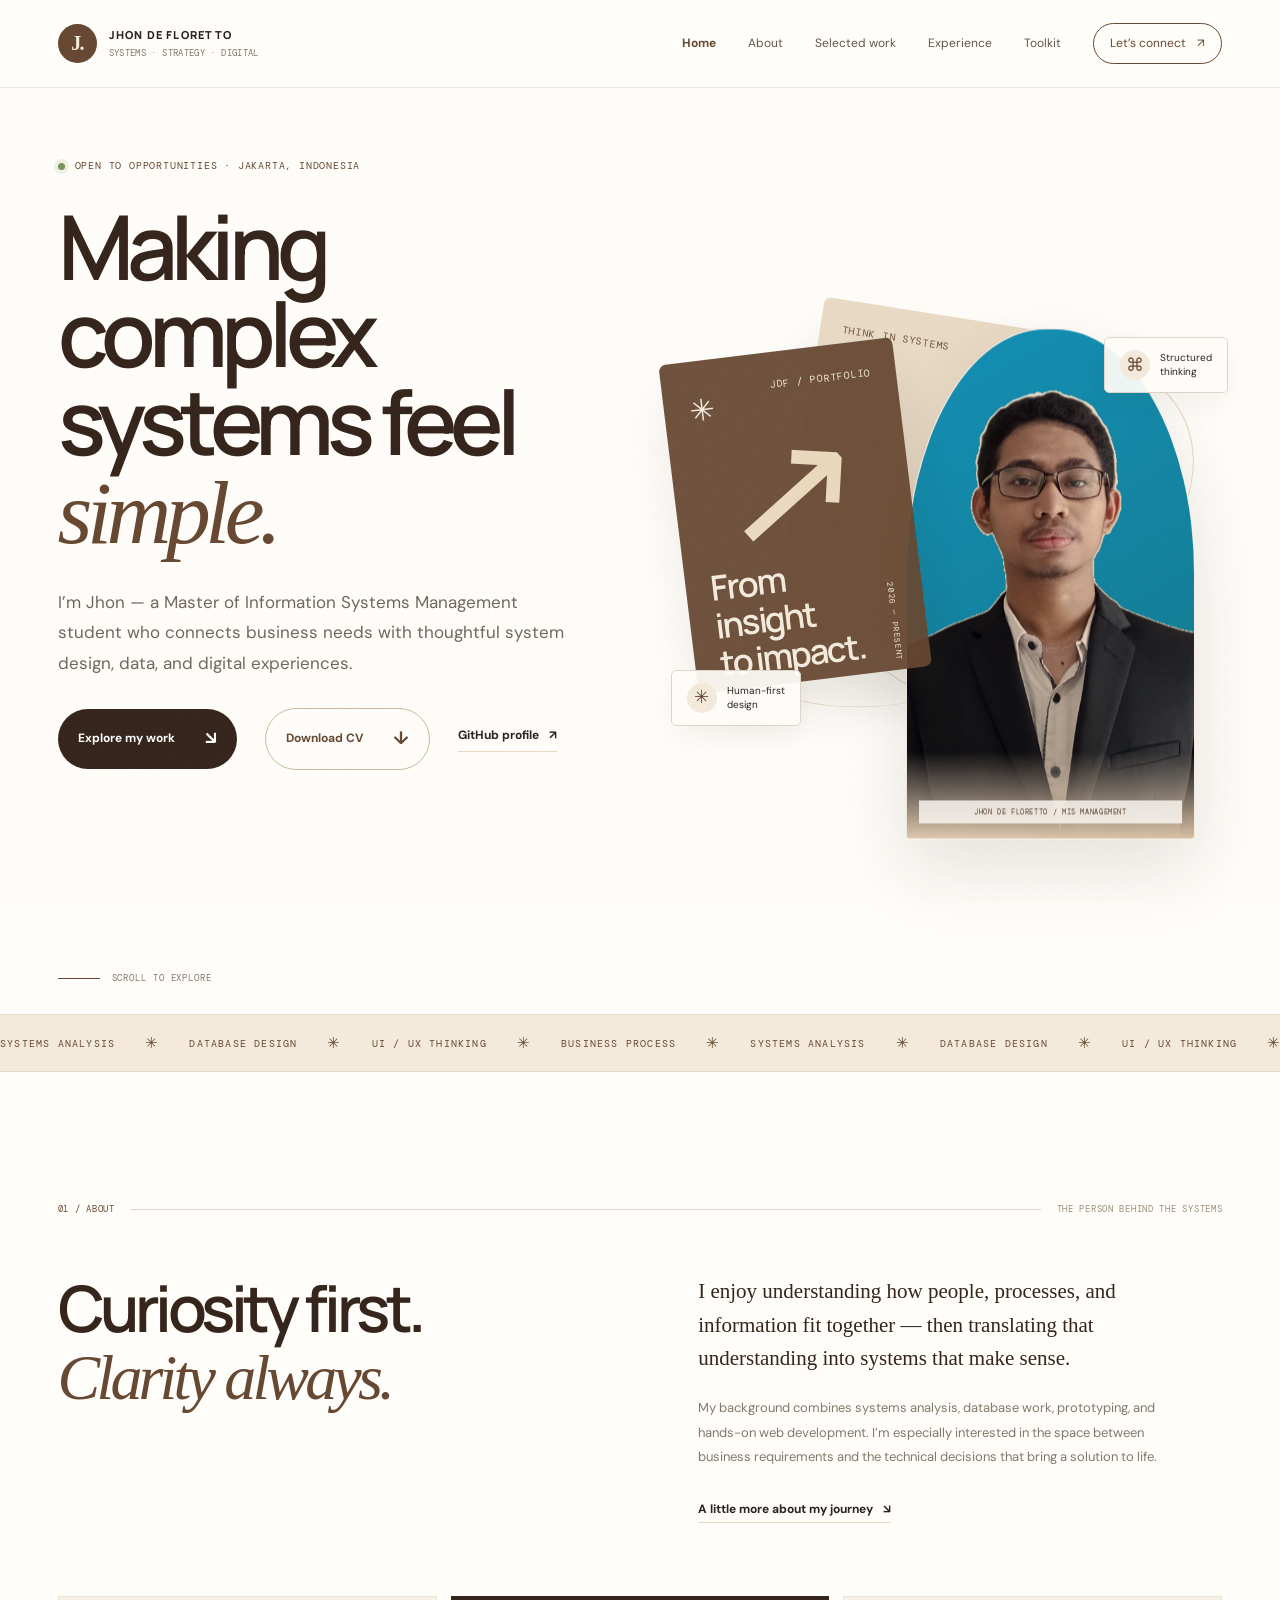
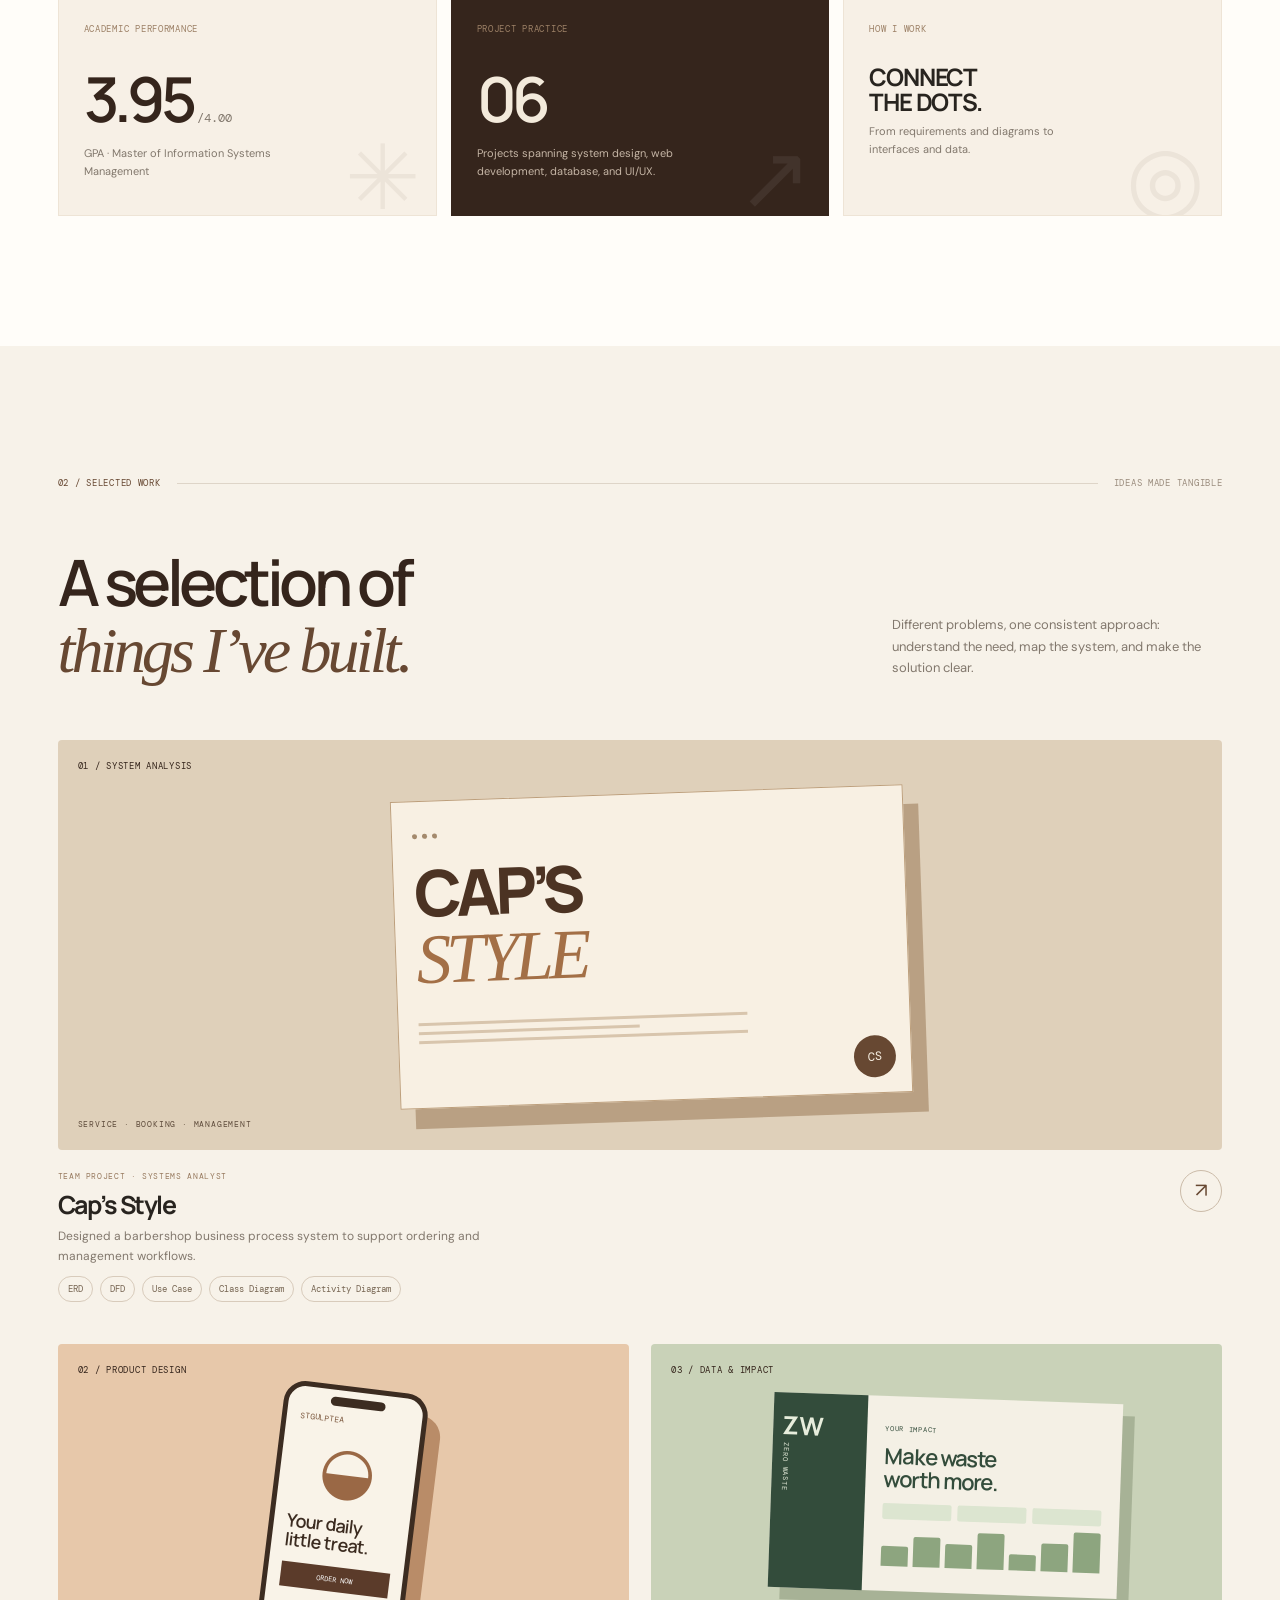
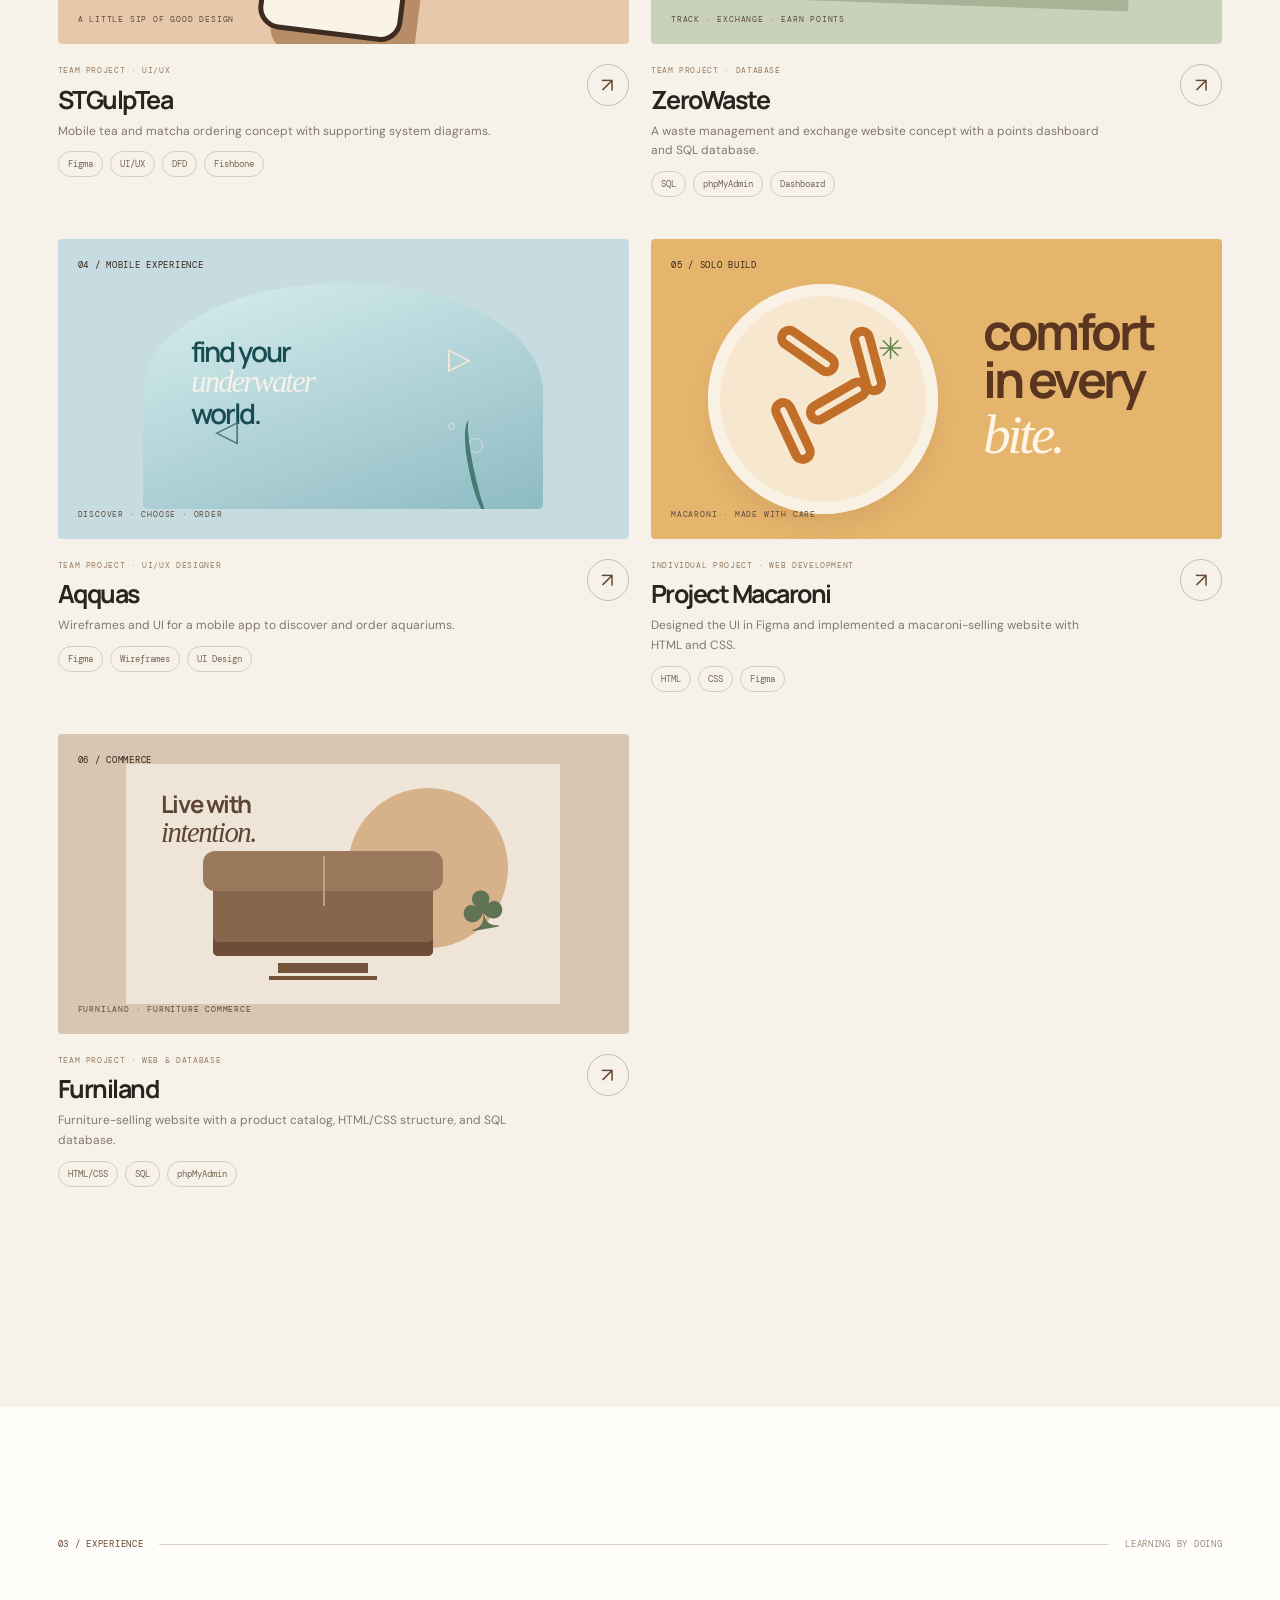
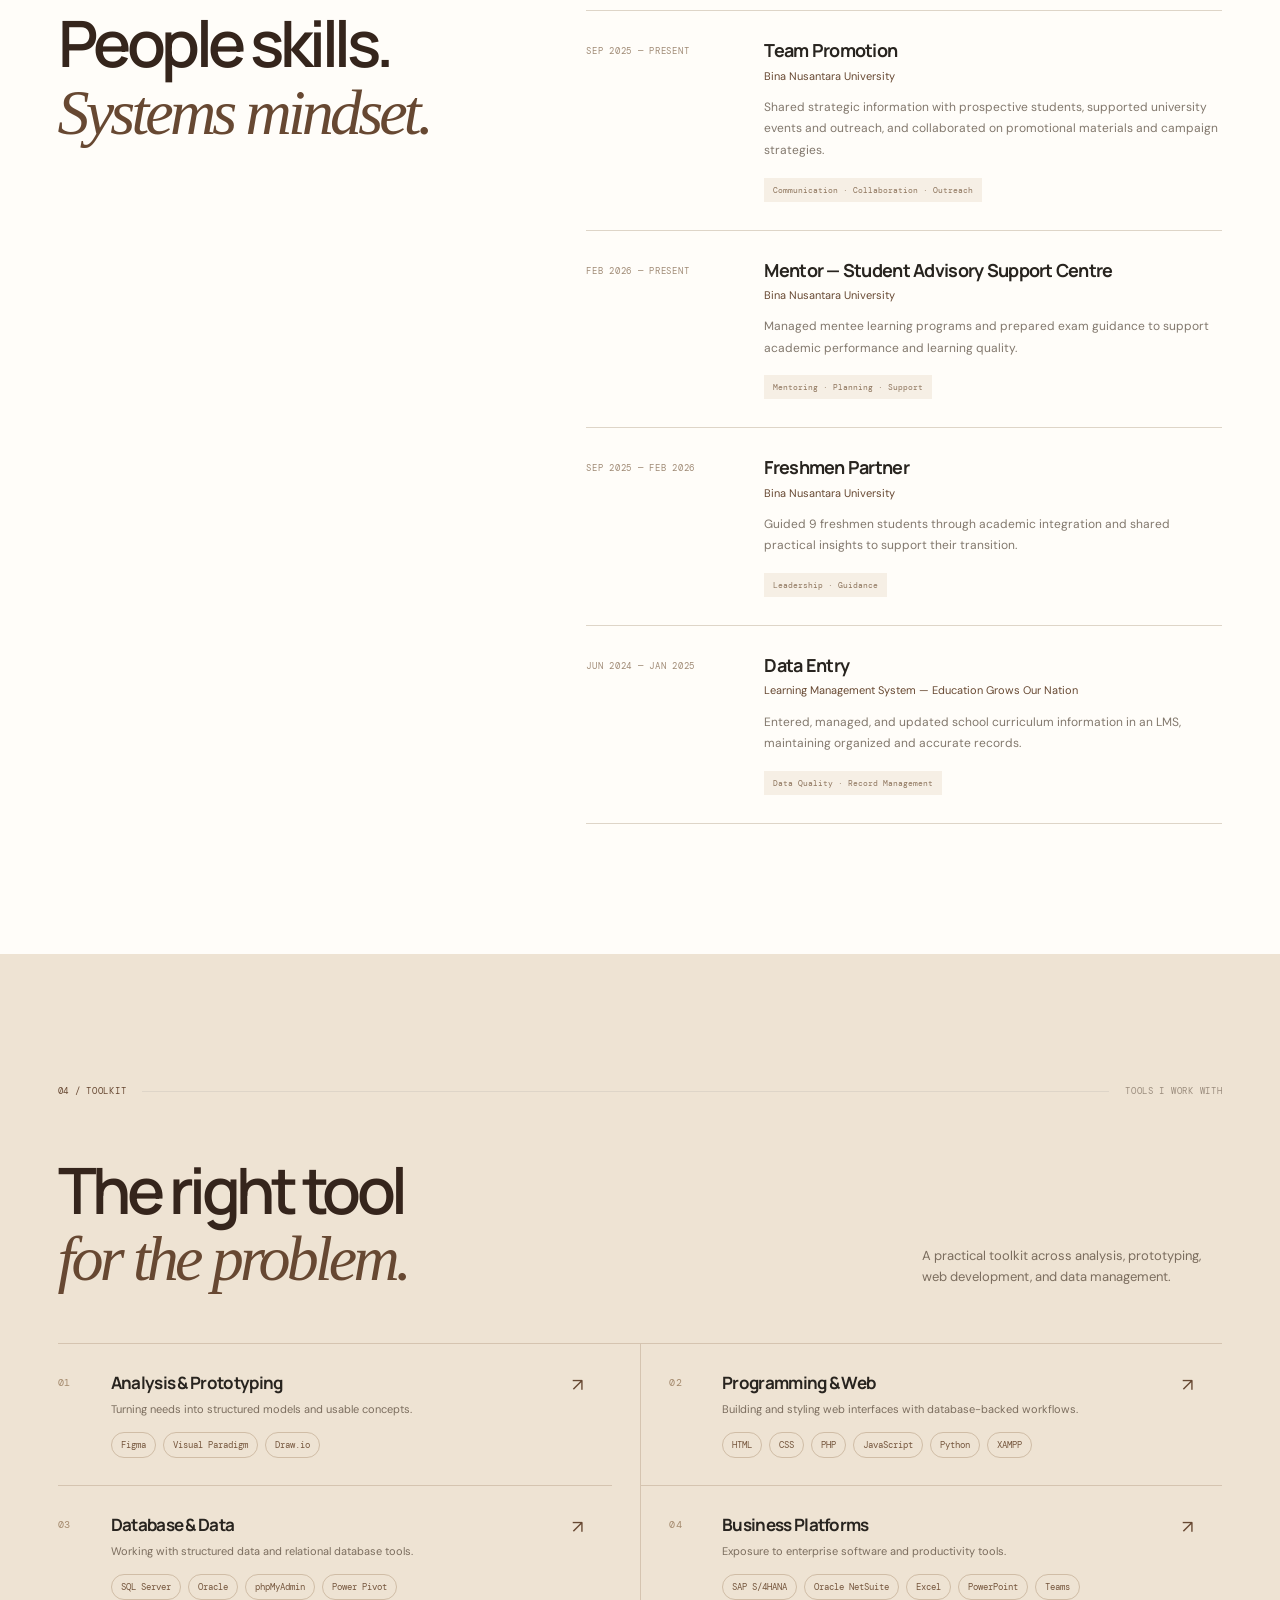
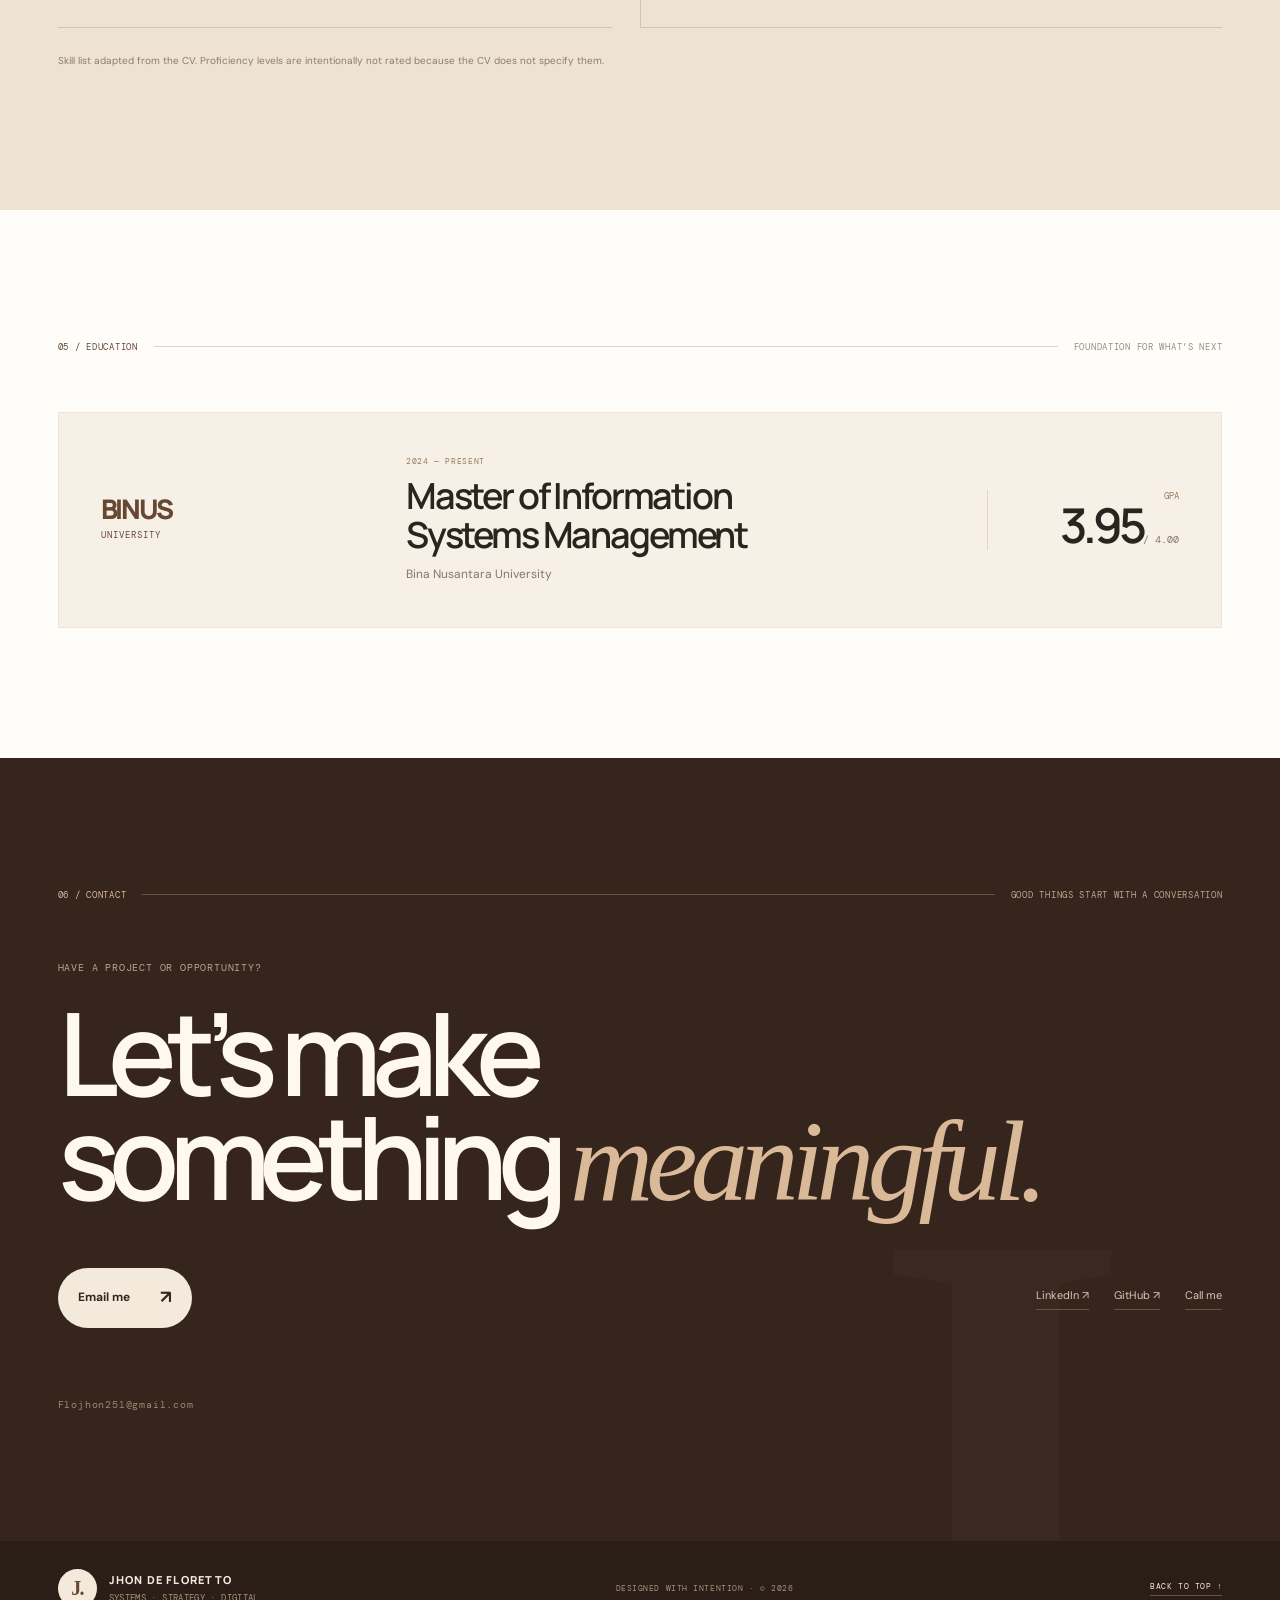
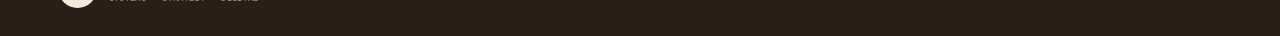
==== index.html @ a2b77945 "- -" ====
<!doctype html>
<html lang="en">
<head>
  <meta charset="utf-8">
  <meta name="viewport" content="width=device-width, initial-scale=1">
  <meta name="theme-color" content="#f7f3eb">
  <meta name="description" content="Jhon De Floretto — Information Systems Management, systems analysis, database design, and digital product projects.">
  <title>Jhon De Floretto — Systems & Digital Solutions</title>
  <link rel="preconnect" href="https://fonts.googleapis.com">
  <link rel="preconnect" href="https://fonts.gstatic.com" crossorigin>
  <link href="https://fonts.googleapis.com/css2?family=DM+Mono:wght@400;500&family=DM+Sans:wght@400;500;600;700&family=Manrope:wght@400;500;600;700;800&display=swap" rel="stylesheet">
  <link rel="stylesheet" href="style.css">
  <script>document.documentElement.classList.add('js');</script>
</head>
<body>
  <div class="intro-screen" id="introScreen" aria-label="Portfolio opening animation">
    <canvas class="intro-particles" id="introParticles" aria-hidden="true"></canvas>
    <div class="intro-grid" aria-hidden="true"></div>
    <div class="intro-energy-ring ring-a" aria-hidden="true"></div><div class="intro-energy-ring ring-b" aria-hidden="true"></div>
    <div class="intro-flash" aria-hidden="true"></div><div class="intro-slash" aria-hidden="true"></div>
    <div class="intro-orb intro-orb-one" aria-hidden="true"></div>
    <div class="intro-orb intro-orb-two" aria-hidden="true"></div>
    <div class="intro-content">
      <p class="intro-kicker"><span></span> PERSONAL PORTFOLIO · 2026 <span class="intro-live">SYSTEM ONLINE</span></p>
      <div class="intro-core" aria-hidden="true"><div class="core-aura"></div><div class="intro-monogram">J<span>.</span></div></div>
      <p class="intro-name">JHON DE FLORETTO</p>
      <p class="intro-line">SYSTEMS <span>×</span> STRATEGY <span>×</span> DIGITAL</p>
      <div class="intro-loader"><span id="introLoaderBar"></span></div>
      <p class="intro-hint" id="introHint">CHARGING THE EXPERIENCE <span class="loading-dots">···</span></p>
    </div>
    <button class="intro-skip" id="introSkip" type="button">SKIP INTRO ↗</button>
  </div>
  <div class="scroll-progress" aria-hidden="true"><span id="progressBar"></span></div>
  <div class="grain" aria-hidden="true"></div>
  <header class="site-header" id="top">
    <a class="brand" href="#home" aria-label="Jhon De Floretto home"><span class="brand-mark">J.</span><span>JHON DE FLORETTO<span class="brand-sub">SYSTEMS · STRATEGY · DIGITAL</span></span></a>
    <button class="menu-toggle" id="menuToggle" aria-label="Open navigation" aria-expanded="false"><span></span><span></span></button>
    <nav class="nav" id="nav">
      <a href="#home" class="home-nav">Home</a><a href="#about">About</a><a href="#work">Selected work</a><a href="#experience">Experience</a><a href="#skills">Toolkit</a>
      <a class="nav-cta" href="#contact">Let’s connect <span>↗</span></a>
    </nav>
  </header>

  <main>
    <section class="hero section-shell" id="home">
      <div class="hero-copy">
        <p class="eyebrow reveal"><span class="status-dot"></span> OPEN TO OPPORTUNITIES · JAKARTA, INDONESIA</p>
        <h1 class="hero-title reveal">Making complex<br>systems feel <em>simple.</em></h1>
        <p class="hero-intro reveal">I’m Jhon — a Master of Information Systems Management student who connects business needs with thoughtful system design, data, and digital experiences.</p>
        <div class="hero-actions reveal">
          <a class="button button-dark" href="#work">Explore my work <span>↘</span></a>
          <a class="button button-cv" href="CV-Jhon-De-Floretto.pdf" download>Download CV <span>↓</span></a>
          <a class="text-link" href="https://github.com/JhonDeFloretto" target="_blank" rel="noreferrer">GitHub profile <span>↗</span></a>
        </div>
        <div class="hero-footnote reveal"><span class="mono">CURRENT FOCUS</span><span>Systems Analysis / Database Design / Digital Product</span></div>
      </div>
      <div class="hero-art reveal" aria-label="Portrait and abstract portfolio artwork">
        <div class="portrait-frame"><img src="foto-diri.jpg" alt="Portrait of Jhon De Floretto"><span class="portrait-caption">JHON DE FLORETTO / MIS MANAGEMENT</span></div>
        <div class="art-orbit orbit-one"></div><div class="art-orbit orbit-two"></div>
        <div class="art-card card-back"><span class="mono">THINK IN SYSTEMS</span><span class="card-number">01</span></div>
        <div class="art-card card-front"><div class="art-top"><span class="tiny-star">✳</span><span class="mono">JDF / PORTFOLIO</span></div><div class="art-symbol">↗</div><div class="art-bottom"><strong>From insight<br>to impact.</strong><span class="mono">2026 — PRESENT</span></div></div>
        <div class="floating-note note-one"><span class="note-icon">⌘</span><span>Structured<br>thinking</span></div>
        <div class="floating-note note-two"><span class="note-icon">✳</span><span>Human-first<br>design</span></div>
      </div>
      <a class="scroll-cue" href="#about"><span class="scroll-line"></span> SCROLL TO EXPLORE</a>
    </section>

    <section class="ticker" aria-label="Areas of focus"><div class="ticker-track"><span>SYSTEMS ANALYSIS</span><b>✳</b><span>DATABASE DESIGN</span><b>✳</b><span>UI / UX THINKING</span><b>✳</b><span>BUSINESS PROCESS</span><b>✳</b><span>SYSTEMS ANALYSIS</span><b>✳</b><span>DATABASE DESIGN</span><b>✳</b><span>UI / UX THINKING</span><b>✳</b><span>BUSINESS PROCESS</span><b>✳</b></div></section>

    <section class="about section-shell section-pad" id="about">
      <div class="section-label reveal"><span>01 / ABOUT</span><span class="label-rule"></span><span>THE PERSON BEHIND THE SYSTEMS</span></div>
      <div class="about-grid">
        <h2 class="section-heading reveal">Curiosity first.<br><em>Clarity always.</em></h2>
        <div class="about-copy reveal"><p class="large-copy">I enjoy understanding how people, processes, and information fit together — then translating that understanding into systems that make sense.</p><p>My background combines systems analysis, database work, prototyping, and hands-on web development. I’m especially interested in the space between business requirements and the technical decisions that bring a solution to life.</p><a class="underlined-link" href="#experience">A little more about my journey <span>↘</span></a></div>
      </div>
      <div class="proof-grid">
        <article class="proof-card reveal"><span class="proof-kicker">ACADEMIC PERFORMANCE</span><strong class="proof-number">3.95<span>/4.00</span></strong><p>GPA · Master of Information Systems Management</p><div class="proof-decoration">✳</div></article>
        <article class="proof-card proof-card-dark reveal"><span class="proof-kicker">PROJECT PRACTICE</span><strong class="proof-number">06</strong><p>Projects spanning system design, web development, database, and UI/UX.</p><div class="proof-decoration">↗</div></article>
        <article class="proof-card reveal"><span class="proof-kicker">HOW I WORK</span><strong class="proof-word">CONNECT<br>THE DOTS.</strong><p>From requirements and diagrams to interfaces and data.</p><div class="proof-decoration">◎</div></article>
      </div>
    </section>

    <section class="work section-pad" id="work">
      <div class="section-shell">
        <div class="section-label reveal"><span>02 / SELECTED WORK</span><span class="label-rule"></span><span>IDEAS MADE TANGIBLE</span></div>
        <div class="work-heading-row"><h2 class="section-heading reveal">A selection of<br><em>things I’ve built.</em></h2><p class="work-intro reveal">Different problems, one consistent approach: understand the need, map the system, and make the solution clear.</p></div>
        <div class="project-grid">
          <article class="project-card project-feature reveal" data-project="caps">
            <div class="project-visual visual-caps"><div class="visual-index">01 / SYSTEM ANALYSIS</div><div class="barber-window"><span class="window-dot"></span><span class="window-dot"></span><span class="window-dot"></span><div class="barber-title">CAP’S<br><i>STYLE</i></div><div class="barber-lines"><span></span><span></span><span></span></div><div class="barber-circle">CS</div></div><span class="visual-caption">SERVICE · BOOKING · MANAGEMENT</span></div>
            <div class="project-info"><div><p class="project-type">TEAM PROJECT · SYSTEMS ANALYST</p><h3>Cap’s Style</h3><p>Designed a barbershop business process system to support ordering and management workflows.</p></div><button class="project-open" data-open="caps" aria-label="View Cap's Style project details">↗</button></div>
            <div class="tag-row"><span>ERD</span><span>DFD</span><span>Use Case</span><span>Class Diagram</span><span>Activity Diagram</span></div>
          </article>
          <article class="project-card reveal" data-project="stgulp">
            <div class="project-visual visual-tea"><div class="visual-index">02 / PRODUCT DESIGN</div><div class="tea-phone"><div class="phone-notch"></div><div class="tea-mini-label">STGULPTEA</div><div class="tea-cup">◒</div><div class="tea-flavor">Your daily<br>little treat.</div><div class="tea-button">ORDER NOW</div></div><span class="visual-caption">A LITTLE SIP OF GOOD DESIGN</span></div>
            <div class="project-info"><div><p class="project-type">TEAM PROJECT · UI/UX</p><h3>STGulpTea</h3><p>Mobile tea and matcha ordering concept with supporting system diagrams.</p></div><button class="project-open" data-open="stgulp" aria-label="View STGulpTea project details">↗</button></div>
            <div class="tag-row"><span>Figma</span><span>UI/UX</span><span>DFD</span><span>Fishbone</span></div>
          </article>
          <article class="project-card reveal" data-project="zerowaste">
            <div class="project-visual visual-waste"><div class="visual-index">03 / DATA & IMPACT</div><div class="waste-layout"><div class="waste-sidebar">ZW<br><span>ZERO WASTE</span></div><div class="waste-main"><span class="waste-label">YOUR IMPACT</span><strong>Make waste<br>worth more.</strong><div class="waste-stat-row"><i></i><i></i><i></i></div><div class="waste-chart"><span></span><span></span><span></span><span></span><span></span><span></span><span></span></div></div></div><span class="visual-caption">TRACK · EXCHANGE · EARN POINTS</span></div>
            <div class="project-info"><div><p class="project-type">TEAM PROJECT · DATABASE</p><h3>ZeroWaste</h3><p>A waste management and exchange website concept with a points dashboard and SQL database.</p></div><button class="project-open" data-open="zerowaste" aria-label="View ZeroWaste project details">↗</button></div>
            <div class="tag-row"><span>SQL</span><span>phpMyAdmin</span><span>Dashboard</span></div>
          </article>
          <article class="project-card reveal" data-project="aqquas">
            <div class="project-visual visual-aqquas"><div class="visual-index">04 / MOBILE EXPERIENCE</div><div class="aquarium"><div class="fish fish-one">◁</div><div class="fish fish-two">◁</div><div class="bubble bubble-one"></div><div class="bubble bubble-two"></div><div class="seaweed"></div><div class="aqua-word">find your<br><em>underwater</em><br>world.</div></div><span class="visual-caption">DISCOVER · CHOOSE · ORDER</span></div>
            <div class="project-info"><div><p class="project-type">TEAM PROJECT · UI/UX DESIGNER</p><h3>Aqquas</h3><p>Wireframes and UI for a mobile app to discover and order aquariums.</p></div><button class="project-open" data-open="aqquas" aria-label="View Aqquas project details">↗</button></div>
            <div class="tag-row"><span>Figma</span><span>Wireframes</span><span>UI Design</span></div>
          </article>
          <article class="project-card reveal" data-project="macaroni">
            <div class="project-visual visual-macaroni"><div class="visual-index">05 / SOLO BUILD</div><div class="pasta-plate"><div class="pasta pasta-one"></div><div class="pasta pasta-two"></div><div class="pasta pasta-three"></div><div class="pasta pasta-four"></div><div class="pasta-leaf">✳</div></div><div class="macaroni-copy">comfort<br>in every<br><em>bite.</em></div><span class="visual-caption">MACARONI · MADE WITH CARE</span></div>
            <div class="project-info"><div><p class="project-type">INDIVIDUAL PROJECT · WEB DEVELOPMENT</p><h3>Project Macaroni</h3><p>Designed the UI in Figma and implemented a macaroni-selling website with HTML and CSS.</p></div><button class="project-open" data-open="macaroni" aria-label="View Project Macaroni details">↗</button></div>
            <div class="tag-row"><span>HTML</span><span>CSS</span><span>Figma</span></div>
          </article>
          <article class="project-card reveal" data-project="furniland">
            <div class="project-visual visual-furniland"><div class="visual-index">06 / COMMERCE</div><div class="furni-scene"><div class="furni-sun"></div><div class="furni-sofa"><span></span></div><div class="furni-table"></div><div class="furni-plant">♣</div><div class="furni-copy">Live with<br><em>intention.</em></div></div><span class="visual-caption">FURNILAND · FURNITURE COMMERCE</span></div>
            <div class="project-info"><div><p class="project-type">TEAM PROJECT · WEB & DATABASE</p><h3>Furniland</h3><p>Furniture-selling website with a product catalog, HTML/CSS structure, and SQL database.</p></div><button class="project-open" data-open="furniland" aria-label="View Furniland project details">↗</button></div>
            <div class="tag-row"><span>HTML/CSS</span><span>SQL</span><span>phpMyAdmin</span></div>
          </article>
        </div>
        <p class="work-note reveal"><span>↗</span> Project descriptions reflect my contributions as stated in my CV. Detailed screenshots, repositories, and outcomes can be added as they are available.</p>
      </div>
    </section>

    <section class="experience section-shell section-pad" id="experience">
      <div class="section-label reveal"><span>03 / EXPERIENCE</span><span class="label-rule"></span><span>LEARNING BY DOING</span></div>
      <div class="experience-layout">
        <h2 class="section-heading reveal">People skills.<br><em>Systems mindset.</em></h2>
        <div class="timeline">
          <article class="timeline-item reveal"><div class="timeline-date">SEP 2025 — PRESENT</div><div class="timeline-content"><h3>Team Promotion</h3><p class="timeline-org">Bina Nusantara University</p><p>Shared strategic information with prospective students, supported university events and outreach, and collaborated on promotional materials and campaign strategies.</p><span class="timeline-tag">Communication · Collaboration · Outreach</span></div></article>
          <article class="timeline-item reveal"><div class="timeline-date">FEB 2026 — PRESENT</div><div class="timeline-content"><h3>Mentor — Student Advisory Support Centre</h3><p class="timeline-org">Bina Nusantara University</p><p>Managed mentee learning programs and prepared exam guidance to support academic performance and learning quality.</p><span class="timeline-tag">Mentoring · Planning · Support</span></div></article>
          <article class="timeline-item reveal"><div class="timeline-date">SEP 2025 — FEB 2026</div><div class="timeline-content"><h3>Freshmen Partner</h3><p class="timeline-org">Bina Nusantara University</p><p>Guided 9 freshmen students through academic integration and shared practical insights to support their transition.</p><span class="timeline-tag">Leadership · Guidance</span></div></article>
          <article class="timeline-item reveal"><div class="timeline-date">JUN 2024 — JAN 2025</div><div class="timeline-content"><h3>Data Entry</h3><p class="timeline-org">Learning Management System — Education Grows Our Nation</p><p>Entered, managed, and updated school curriculum information in an LMS, maintaining organized and accurate records.</p><span class="timeline-tag">Data Quality · Record Management</span></div></article>
        </div>
      </div>
    </section>

    <section class="skills section-pad" id="skills">
      <div class="section-shell">
        <div class="section-label reveal"><span>04 / TOOLKIT</span><span class="label-rule"></span><span>TOOLS I WORK WITH</span></div>
        <div class="skills-header"><h2 class="section-heading reveal">The right tool<br><em>for the problem.</em></h2><p class="reveal">A practical toolkit across analysis, prototyping, web development, and data management.</p></div>
        <div class="skills-grid">
          <article class="skill-group reveal"><span class="skill-index">01</span><div><h3>Analysis & Prototyping</h3><p>Turning needs into structured models and usable concepts.</p><div class="skill-pills"><span>Figma</span><span>Visual Paradigm</span><span>Draw.io</span></div></div><span class="skill-arrow">↗</span></article>
          <article class="skill-group reveal"><span class="skill-index">02</span><div><h3>Programming & Web</h3><p>Building and styling web interfaces with database-backed workflows.</p><div class="skill-pills"><span>HTML</span><span>CSS</span><span>PHP</span><span>JavaScript</span><span>Python</span><span>XAMPP</span></div></div><span class="skill-arrow">↗</span></article>
          <article class="skill-group reveal"><span class="skill-index">03</span><div><h3>Database & Data</h3><p>Working with structured data and relational database tools.</p><div class="skill-pills"><span>SQL Server</span><span>Oracle</span><span>phpMyAdmin</span><span>Power Pivot</span></div></div><span class="skill-arrow">↗</span></article>
          <article class="skill-group reveal"><span class="skill-index">04</span><div><h3>Business Platforms</h3><p>Exposure to enterprise software and productivity tools.</p><div class="skill-pills"><span>SAP S/4HANA</span><span>Oracle NetSuite</span><span>Excel</span><span>PowerPoint</span><span>Teams</span></div></div><span class="skill-arrow">↗</span></article>
        </div>
        <p class="skills-footnote reveal">Skill list adapted from the CV. Proficiency levels are intentionally not rated because the CV does not specify them.</p>
      </div>
    </section>

    <section class="education section-shell section-pad">
      <div class="section-label reveal"><span>05 / EDUCATION</span><span class="label-rule"></span><span>FOUNDATION FOR WHAT’S NEXT</span></div>
      <div class="education-card reveal"><div class="education-mark">BINUS<span>UNIVERSITY</span></div><div class="education-main"><p class="project-type">2024 — PRESENT</p><h2>Master of Information<br>Systems Management</h2><p>Bina Nusantara University</p></div><div class="education-gpa"><span>GPA</span><strong>3.95</strong><small>/ 4.00</small></div></div>
    </section>

    <section class="contact section-pad" id="contact">
      <div class="section-shell contact-inner">
        <div class="section-label reveal"><span>06 / CONTACT</span><span class="label-rule"></span><span>GOOD THINGS START WITH A CONVERSATION</span></div>
        <p class="contact-kicker reveal">HAVE A PROJECT OR OPPORTUNITY?</p>
        <h2 class="contact-title reveal">Let’s make<br>something <em>meaningful.</em></h2>
        <div class="contact-bottom reveal"><a class="button button-light" href="mailto:Flojhon251@gmail.com">Email me <span>↗</span></a><div class="contact-links"><a href="https://www.linkedin.com/in/jhon-de-floretto-67709a324" target="_blank" rel="noreferrer">LinkedIn ↗</a><a href="https://github.com/JhonDeFloretto" target="_blank" rel="noreferrer">GitHub ↗</a><a href="tel:087880434130">Call me</a></div></div>
        <div class="contact-email">Flojhon251@gmail.com</div>
      </div>
    </section>
  </main>
  <footer class="footer"><a class="brand footer-brand" href="#home"><span class="brand-mark">J.</span><span>JHON DE FLORETTO<span class="brand-sub">SYSTEMS · STRATEGY · DIGITAL</span></span></a><span>DESIGNED WITH INTENTION · © <span id="year"></span></span><a href="#top" class="back-top">BACK TO TOP ↑</a></footer>

  <div class="modal" id="projectModal" aria-hidden="true" role="dialog" aria-modal="true" aria-labelledby="modalTitle">
    <div class="modal-backdrop" data-close></div><div class="modal-panel"><button class="modal-close" data-close aria-label="Close project details">×</button><p class="project-type" id="modalType"></p><h2 id="modalTitle"></h2><p id="modalDescription"></p><div class="modal-contribution"><span>MY CONTRIBUTION</span><p id="modalContribution"></p></div><div class="modal-tags" id="modalTags"></div><p class="modal-note">Add verified project screenshots, documentation, and repository links here when available.</p></div>
  </div>
  <script src="script.js"></script>
</body>
</html>
---- style.css ----
/* JDF Portfolio — warm editorial design system */
:root{--paper:#fffdf9;--cream:#f3eadb;--cream-deep:#e8d8c2;--brown:#674832;--brown-dark:#35251c;--ink:#28241f;--muted:#82786d;--line:#ded5c8;--white:#fff;--serif:Georgia,'Times New Roman',serif;--sans:'DM Sans',sans-serif;--display:'Manrope',sans-serif;--mono:'DM Mono',monospace;--shell:min(1200px,calc(100% - 9vw));}
*{box-sizing:border-box}html{scroll-behavior:smooth;scroll-padding-top:90px}body{margin:0;background:var(--paper);color:var(--ink);font-family:var(--sans);font-size:15px;line-height:1.65;overflow-x:hidden}body.modal-open{overflow:hidden}a{color:inherit;text-decoration:none}button{font:inherit}.grain{position:fixed;inset:0;pointer-events:none;z-index:20;opacity:.12;background-image:url("data:image/svg+xml,%3Csvg viewBox='0 0 180 180' xmlns='http://www.w3.org/2000/svg'%3E%3Cfilter id='n'%3E%3CfeTurbulence type='fractalNoise' baseFrequency='.9' numOctaves='3' stitchTiles='stitch'/%3E%3C/filter%3E%3Crect width='100%25' height='100%25' filter='url(%23n)' opacity='.12'/%3E%3C/svg%3E")}.scroll-progress{position:fixed;z-index:100;top:0;left:0;width:100%;height:3px;background:transparent}.scroll-progress span{display:block;width:0;height:100%;background:var(--brown);transform-origin:left}.section-shell{width:var(--shell);margin-inline:auto}.section-pad{padding-block:130px}.site-header{position:sticky;top:0;z-index:50;height:88px;display:flex;align-items:center;justify-content:space-between;padding-inline:4.5vw;background:rgba(255,253,249,.88);backdrop-filter:blur(16px);border-bottom:1px solid rgba(103,72,50,.12)}.brand{display:flex;align-items:center;gap:12px;font:800 11px/1.35 var(--display);letter-spacing:.11em}.brand-mark{width:39px;height:39px;display:grid;place-items:center;border-radius:50%;background:var(--brown);color:var(--cream);font:700 20px var(--serif);letter-spacing:-.08em}.brand-sub{display:block;font:9px var(--mono);letter-spacing:.04em;color:var(--muted);margin-top:4px}.nav{display:flex;align-items:center;gap:32px;font-size:12px;color:#62564b}.nav>a:not(.nav-cta){transition:color .2s}.nav>a:hover{color:var(--brown)}.nav-cta{border:1px solid var(--brown);border-radius:99px;padding:10px 16px;color:var(--brown);transition:.25s}.nav-cta span{margin-left:8px}.nav-cta:hover{background:var(--brown);color:white}.menu-toggle{display:none;background:none;border:0}.hero{min-height:calc(100svh - 88px);position:relative;display:grid;grid-template-columns:1.03fr .97fr;align-items:center;gap:3vw;padding-block:70px 115px}.hero-copy{position:relative;z-index:2;padding-bottom:22px}.eyebrow,.mono,.section-label,.project-type,.proof-kicker,.timeline-date,.skill-index,.contact-kicker,.visual-index,.visual-caption{font-family:var(--mono);font-size:10px;letter-spacing:.08em}.eyebrow{display:flex;align-items:center;gap:10px;color:var(--brown);margin:0 0 27px}.status-dot{width:7px;height:7px;background:#79945d;border-radius:50%;box-shadow:0 0 0 4px #79945d20}.hero-title{font:600 clamp(52px,7vw,100px)/.98 var(--display);letter-spacing:-.075em;margin:0;color:var(--brown-dark)}.hero-title em,.section-heading em,.contact-title em{font-family:var(--serif);font-weight:400;color:var(--brown);letter-spacing:-.06em}.hero-intro{max-width:520px;color:#70675d;font-size:17px;line-height:1.8;margin:30px 0}.hero-actions{display:flex;align-items:center;gap:28px;margin-top:30px}.button{display:inline-flex;align-items:center;gap:30px;padding:15px 20px;border-radius:99px;font-size:12px;font-weight:700;transition:transform .25s,box-shadow .25s}.button:hover{transform:translateY(-3px);box-shadow:0 12px 24px #35251c20}.button-dark{background:var(--brown-dark);color:white}.button span{font-size:18px}.text-link,.underlined-link{font-size:12px;font-weight:700;border-bottom:1px solid var(--cream-deep);padding-bottom:5px}.text-link span,.underlined-link span{margin-left:7px}.hero-footnote{display:flex;flex-wrap:wrap;gap:17px;margin-top:70px;padding-top:18px;border-top:1px solid var(--line);font-size:11px;color:var(--muted)}.hero-footnote .mono{font-size:9px;color:var(--brown)}.hero-art{height:min(580px,62vw);min-height:400px;position:relative;display:grid;place-items:center;perspective:1000px}.art-orbit{position:absolute;border:1px solid var(--cream-deep);border-radius:50%;width:95%;aspect-ratio:1;transform:rotate(-25deg) scaleY(.6)}.orbit-two{width:78%;transform:rotate(48deg) scaleY(.7);border-color:#b89b7b80}.art-card{position:absolute;width:60%;height:78%;border-radius:7px;box-shadow:0 30px 60px #35251c16;overflow:hidden}.card-back{background:var(--cream-deep);transform:rotate(9deg) translate(14%,2%);padding:22px;display:flex;align-items:flex-start;justify-content:space-between;color:var(--brown)}.card-number{font:12px var(--mono)}.card-front{background:var(--brown);color:var(--cream);transform:rotate(-7deg) translate(-4%,0);padding:25px;display:flex;flex-direction:column;justify-content:space-between;transition:transform .5s cubic-bezier(.2,.8,.2,1)}.hero-art:hover .card-front{transform:rotate(-3deg) translate(-6%,-1%)}.art-top,.art-bottom{display:flex;justify-content:space-between;align-items:flex-start}.tiny-star{font-size:30px}.art-symbol{font:200px/.8 var(--serif);align-self:center;transform:rotate(10deg);color:#ead8be}.art-bottom{align-items:flex-end}.art-bottom strong{font:600 clamp(22px,2.7vw,36px)/1.1 var(--display);letter-spacing:-.06em}.art-bottom .mono{font-size:8px;writing-mode:vertical-rl}.floating-note{position:absolute;display:flex;align-items:center;gap:10px;padding:12px 15px;background:#fffdf9ed;border:1px solid var(--line);box-shadow:0 12px 25px #35251c0b;border-radius:5px;font-size:10px;line-height:1.4;z-index:3;animation:float 5s ease-in-out infinite}.note-icon{display:grid;place-items:center;width:30px;height:30px;border-radius:50%;background:var(--cream);color:var(--brown);font-size:18px}.note-one{top:17%;right:-1%}.note-two{bottom:16%;left:-1%;animation-delay:-2s}.scroll-cue{position:absolute;bottom:30px;left:0;display:flex;align-items:center;gap:12px;font:9px var(--mono);letter-spacing:.1em;color:var(--muted)}.scroll-line{display:inline-block;width:42px;height:1px;background:var(--brown);position:relative;overflow:hidden}.scroll-line:after{content:"";position:absolute;inset:0;background:var(--cream-deep);transform:translateX(-100%);animation:lineTravel 2s infinite}.ticker{overflow:hidden;background:var(--cream);color:var(--brown);padding:18px 0;border-block:1px solid #e6dac9}.ticker-track{width:max-content;display:flex;align-items:center;gap:30px;animation:ticker 32s linear infinite;font:10px var(--mono);letter-spacing:.12em}.ticker-track b{font-size:15px;font-weight:400}.section-label{display:flex;align-items:center;gap:16px;color:var(--brown);font-size:9px;margin-bottom:58px}.label-rule{height:1px;background:var(--line);flex:1}.section-label span:last-child{color:#9b8d7e}.about-grid{display:grid;grid-template-columns:1fr 1fr;gap:10%;align-items:start}.section-heading{font:600 clamp(38px,5vw,68px)/1.04 var(--display);letter-spacing:-.07em;margin:0;color:var(--brown-dark)}.about-copy{max-width:490px}.large-copy{font:400 21px/1.6 var(--serif);color:var(--brown-dark);margin:0 0 20px}.about-copy>p:not(.large-copy){color:var(--muted);font-size:13px;line-height:1.9;margin-bottom:26px}.proof-grid{display:grid;grid-template-columns:repeat(3,1fr);gap:14px;margin-top:75px}.proof-card{min-height:220px;background:#f7f0e6;border:1px solid #eee4d6;padding:25px;position:relative;overflow:hidden}.proof-card-dark{background:var(--brown-dark);color:var(--cream);border-color:var(--brown-dark)}.proof-kicker{font-size:9px;color:#9c8066;display:block}.proof-number{display:block;font:600 clamp(38px,5vw,62px)/1.2 var(--display);letter-spacing:-.08em;margin-top:25px;color:var(--brown-dark)}.proof-number span{font:12px var(--mono);letter-spacing:0;color:var(--muted);margin-left:5px}.proof-card-dark .proof-number{color:var(--cream)}.proof-card p{max-width:230px;font-size:11px;color:var(--muted);margin:8px 0 0}.proof-card-dark p{color:#c5b5a5}.proof-word{display:block;font:700 24px/1.05 var(--display);letter-spacing:-.05em;margin-top:27px}.proof-decoration{position:absolute;right:16px;bottom:0;font:90px/.8 var(--serif);color:#67483212}.proof-card-dark .proof-decoration{color:#fff1}.work{background:#f7f2e9}.work-heading-row{display:flex;justify-content:space-between;align-items:end;gap:40px;margin-bottom:55px}.work-intro{max-width:330px;color:var(--muted);font-size:13px;margin:0 0 6px}.project-grid{display:grid;grid-template-columns:repeat(2,minmax(0,1fr));gap:42px 22px}.project-card{min-width:0}.project-feature{grid-column:span 2}.project-visual{height:300px;position:relative;overflow:hidden;border-radius:4px;isolation:isolate}.project-feature .project-visual{height:410px}.visual-index{position:absolute;top:19px;left:20px;z-index:4;color:var(--brown-dark);font-size:9px}.visual-caption{position:absolute;bottom:18px;left:20px;z-index:4;font-size:8px;color:#5e4b3b;letter-spacing:.1em}.visual-caps{background:#dfd0ba}.barber-window{position:absolute;width:44%;height:75%;left:29%;top:13%;background:#f8f0e3;border:1px solid #bd9f7c;box-shadow:15px 20px 0 #b9a083;transform:rotate(-2deg);padding:20px}.window-dot{display:inline-block;width:5px;height:5px;border-radius:50%;background:#a48a6d;margin-right:5px}.barber-title{font:800 clamp(30px,5vw,68px)/.82 var(--display);letter-spacing:-.08em;color:#4c3323;margin-top:20px}.barber-title i{font:italic 400 1.1em var(--serif);color:#a36f46}.barber-lines{display:grid;gap:6px;margin-top:23px}.barber-lines span{height:3px;background:#d8c5ad;width:70%}.barber-lines span:nth-child(2){width:47%}.barber-circle{position:absolute;right:15px;bottom:15px;width:42px;height:42px;border-radius:50%;background:var(--brown);color:#f8f0e3;display:grid;place-items:center;font:12px var(--mono)}.visual-tea{background:#e7c8aa}.tea-phone{position:absolute;width:145px;height:250px;left:50%;top:50%;transform:translate(-50%,-43%) rotate(7deg);background:#f9f3e8;border:5px solid #3c2c21;border-radius:22px;padding:24px 13px;box-shadow:15px 20px 0 #b98c68}.phone-notch{position:absolute;top:7px;left:42px;width:55px;height:9px;border-radius:8px;background:#3c2c21}.tea-mini-label{font:8px var(--mono);color:#775238}.tea-cup{font:65px var(--serif);text-align:center;color:#9a6845;line-height:1.4}.tea-flavor{font:600 18px/1.05 var(--display);letter-spacing:-.05em;color:#3c2c21}.tea-button{font:7px var(--mono);margin-top:13px;background:#5b3b2a;color:white;padding:8px;text-align:center}.visual-waste{background:#c9d2b8}.waste-layout{position:absolute;left:21%;top:18%;width:61%;height:65%;background:#f4f0e5;box-shadow:12px 12px 0 #a7b296;display:flex;transform:rotate(2deg)}.waste-sidebar{width:27%;background:#334c3b;color:#e7eddc;padding:15px 9px;font:700 25px var(--display)}.waste-sidebar span{font:7px var(--mono);writing-mode:vertical-rl;letter-spacing:.12em}.waste-main{flex:1;padding:18px;color:#334c3b}.waste-label{font:7px var(--mono);letter-spacing:.1em}.waste-main strong{display:block;font:600 22px/1.05 var(--display);letter-spacing:-.05em;margin-top:6px}.waste-stat-row{display:flex;gap:6px;margin-top:12px}.waste-stat-row i{height:16px;flex:1;background:#dce5d0;border-radius:2px}.waste-chart{height:40px;display:flex;align-items:end;gap:5px;margin-top:7px}.waste-chart span{flex:1;background:#8da57f;height:50%;border-radius:2px 2px 0 0}.waste-chart span:nth-child(2){height:75%}.waste-chart span:nth-child(3){height:60%}.waste-chart span:nth-child(4){height:90%}.waste-chart span:nth-child(5){height:40%}.waste-chart span:nth-child(6){height:70%}.waste-chart span:nth-child(7){height:100%}.visual-aqquas{background:#c7dce0}.aquarium{position:absolute;inset:15% 15% 10%;background:linear-gradient(160deg,#d8eeee,#8ebbc3);border-radius:48% 48% 5px 5px;overflow:hidden}.aqua-word{position:absolute;top:24%;left:12%;font:600 28px/.95 var(--display);letter-spacing:-.07em;color:#174c53}.aqua-word em{font:italic 400 1.1em var(--serif);color:#f7f2e9}.fish{position:absolute;color:#f5ead9;font-size:30px;z-index:2}.fish-one{top:24%;right:18%;transform:rotate(180deg)}.fish-two{bottom:24%;left:18%;color:#467d83}.bubble{position:absolute;border:1px solid #f7f2e9aa;border-radius:50%}.bubble-one{width:15px;height:15px;right:15%;bottom:25%}.bubble-two{width:7px;height:7px;right:22%;bottom:35%}.seaweed{position:absolute;right:13%;bottom:-5%;height:45%;width:22px;border-left:5px solid #457b72;border-radius:50%;transform:rotate(-12deg)}.visual-macaroni{background:#e5b56e}.pasta-plate{position:absolute;left:10%;top:15%;width:230px;height:230px;background:#f6e7ce;border-radius:50%;box-shadow:inset 0 0 0 12px #f9f1e4,0 15px 20px #98632b22}.pasta{position:absolute;width:70px;height:24px;border:9px solid #c16e28;border-radius:18px;transform:rotate(35deg)}.pasta-one{left:65px;top:55px}.pasta-two{left:95px;top:105px;transform:rotate(-30deg)}.pasta-three{left:50px;top:135px;transform:rotate(65deg)}.pasta-four{left:125px;top:65px;transform:rotate(75deg)}.pasta-leaf{position:absolute;right:35px;top:40px;color:#66854d;font-size:30px}.macaroni-copy{position:absolute;right:12%;top:23%;font:700 clamp(28px,4vw,50px)/.95 var(--display);letter-spacing:-.07em;color:#5a3520}.macaroni-copy em{font:italic 400 1.1em var(--serif);color:#fff6e7}.visual-furniland{background:#d7c7b2}.furni-scene{position:absolute;inset:10% 12%;background:#eee5d8;overflow:hidden}.furni-sun{position:absolute;width:160px;height:160px;border-radius:50%;background:#d6b18a;right:12%;top:10%}.furni-sofa{position:absolute;width:220px;height:80px;background:#87664c;left:20%;bottom:20%;border-radius:16px 16px 5px 5px;box-shadow:inset 0 -14px #6d4d37}.furni-sofa:before{content:"";position:absolute;left:-10px;right:-10px;top:-25px;height:40px;background:#9b795c;border-radius:12px}.furni-sofa span{position:absolute;left:50%;top:-20px;height:50px;border-left:2px solid #c0a083;z-index:2}.furni-table{position:absolute;width:90px;height:10px;background:#76543c;left:35%;bottom:13%;box-shadow:12px 10px 0 -3px #76543c,-12px 10px 0 -3px #76543c}.furni-plant{position:absolute;right:13%;bottom:18%;font-size:65px;color:#607354;transform:rotate(-10deg)}.furni-copy{position:absolute;left:8%;top:12%;font:700 24px/.95 var(--display);letter-spacing:-.06em;color:#5d4534}.furni-copy em{font:italic 400 1.2em var(--serif)}.project-info{display:flex;justify-content:space-between;gap:20px;padding:20px 0 10px}.project-type{color:#987b60;font-size:8px;margin:0 0 7px}.project-info h3{font:700 25px/1.2 var(--display);letter-spacing:-.06em;margin:0 0 7px}.project-info p:not(.project-type){max-width:460px;font-size:12px;color:var(--muted);margin:0}.project-open{flex:0 0 42px;width:42px;height:42px;border:1px solid #cbbba8;border-radius:50%;background:transparent;color:var(--brown);font-size:20px;cursor:pointer;transition:.25s}.project-open:hover{background:var(--brown);color:white;transform:rotate(45deg)}.tag-row,.modal-tags,.skill-pills{display:flex;gap:7px;flex-wrap:wrap}.tag-row span,.modal-tags span,.skill-pills span{font:9px var(--mono);border:1px solid #d8cbbb;padding:6px 9px;border-radius:99px;color:#776653}.work-note{margin-top:50px;color:var(--muted);font-size:11px}.work-note span{color:var(--brown);font-size:18px;margin-right:8px}.experience-layout{display:grid;grid-template-columns:.8fr 1.2fr;gap:9%}.timeline{border-top:1px solid var(--line)}.timeline-item{display:grid;grid-template-columns:150px 1fr;gap:28px;padding:28px 0;border-bottom:1px solid var(--line)}.timeline-date{font-size:9px;color:#a08b76;padding-top:5px}.timeline-content h3{font:700 18px/1.3 var(--display);letter-spacing:-.04em;margin:0}.timeline-org{font-size:11px;color:var(--brown);margin:4px 0 12px}.timeline-content>p:not(.timeline-org){font-size:12px;color:var(--muted);margin:0 0 14px;line-height:1.8}.timeline-tag{font:8px var(--mono);color:#8e755d;background:#f6efe5;padding:7px 9px;display:inline-block}.skills{background:#eee3d3}.skills-header{display:flex;align-items:end;justify-content:space-between;gap:30px;margin-bottom:50px}.skills-header>p{max-width:300px;color:#7b6d5e;font-size:13px;margin:0 0 5px}.skills-grid{display:grid;grid-template-columns:1fr 1fr;border-top:1px solid #d5c4b0}.skill-group{display:grid;grid-template-columns:35px 1fr 20px;gap:18px;padding:27px 20px 27px 0;border-bottom:1px solid #d5c4b0}.skill-group:nth-child(odd){margin-right:28px}.skill-group:nth-child(even){padding-left:28px;border-left:1px solid #d5c4b0}.skill-index{color:#a48a6d;padding-top:4px}.skill-group h3{font:700 17px var(--display);letter-spacing:-.04em;margin:0}.skill-group p{font-size:11px;color:#7b6d5e;margin:6px 0 14px}.skill-pills span{border-color:#d0bda6;color:#75563d}.skill-arrow{color:var(--brown);font-size:18px}.skills-footnote{font-size:10px;color:#8e7b68;margin-top:25px}.education-card{display:grid;grid-template-columns:1fr 2fr .7fr;align-items:center;gap:30px;background:#f7f0e6;padding:42px;border:1px solid #eee4d6}.education-mark{font:800 27px/.85 var(--display);letter-spacing:-.08em;color:var(--brown)}.education-mark span{display:block;font:9px var(--mono);letter-spacing:.12em;margin-top:8px}.education-main h2{font:600 clamp(23px,3vw,36px)/1.1 var(--display);letter-spacing:-.06em;margin:0 0 10px}.education-main>p:last-child{color:var(--muted);font-size:12px;margin:0}.education-gpa{text-align:right;border-left:1px solid var(--line);padding-left:25px}.education-gpa span{display:block;font:9px var(--mono);color:#987b60}.education-gpa strong{font:600 48px/.95 var(--display);letter-spacing:-.08em}.education-gpa small{font:10px var(--mono);color:var(--muted)}.contact{background:var(--brown-dark);color:var(--cream);position:relative;overflow:hidden}.contact:before{content:"J.";position:absolute;right:-2%;bottom:-27%;font:700 clamp(300px,55vw,700px)/.8 var(--serif);color:#ffffff05;pointer-events:none}.contact .section-label{color:#d7b99b}.contact .label-rule{background:#6c5140}.contact .section-label span:last-child{color:#bda48f}.contact-kicker{margin:0 0 24px;color:#bda48f}.contact-title{font:600 clamp(55px,9vw,118px)/.9 var(--display);letter-spacing:-.09em;margin:0;color:#fff8ed;position:relative}.contact-title em{color:#d9b997}.contact-bottom{display:flex;align-items:center;justify-content:space-between;gap:30px;margin-top:55px;position:relative}.button-light{background:var(--cream);color:var(--brown-dark)}.contact-links{display:flex;gap:25px;font-size:11px;color:#d8c7b8}.contact-links a{padding-bottom:4px;border-bottom:1px solid #6c5140}.contact-email{font:10px var(--mono);letter-spacing:.08em;color:#9d8774;margin-top:70px}.footer{display:flex;align-items:center;justify-content:space-between;padding:28px 4.5vw;background:#2b1e17;color:#a9917b;font:8px var(--mono);letter-spacing:.07em}.footer-brand{color:var(--cream)}.footer-brand .brand-mark{background:var(--cream);color:var(--brown)}.footer-brand .brand-sub{color:#a9917b}.back-top{color:var(--cream);border-bottom:1px solid #6c5140;padding-bottom:4px}.modal{position:fixed;inset:0;z-index:200;display:none;align-items:center;justify-content:center;padding:20px}.modal.is-open{display:flex}.modal-backdrop{position:absolute;inset:0;background:#211810a8;backdrop-filter:blur(7px)}.modal-panel{position:relative;z-index:1;width:min(560px,100%);background:var(--paper);padding:42px;border-radius:5px;box-shadow:0 25px 100px #0003;animation:modalIn .3s ease-out}.modal-close{position:absolute;right:20px;top:15px;border:0;background:none;font-size:28px;color:var(--brown);cursor:pointer}.modal-panel h2{font:700 36px/1.05 var(--display);letter-spacing:-.07em;margin:0 0 15px}.modal-panel>p:not(.project-type):not(.modal-note){font-size:13px;color:var(--muted);line-height:1.8}.modal-contribution{margin:25px 0;border-top:1px solid var(--line);border-bottom:1px solid var(--line);padding:17px 0}.modal-contribution span{font:9px var(--mono);color:#987b60}.modal-contribution p{font-size:12px;margin:7px 0 0}.modal-note{font-size:10px;color:#a09384;margin-top:24px}.js .reveal{opacity:0;transform:translateY(26px);transition:opacity .8s cubic-bezier(.2,.65,.2,1),transform .8s cubic-bezier(.2,.65,.2,1)}.js .reveal.is-visible{opacity:1;transform:translateY(0)}.js .project-card.reveal{transition-delay:var(--delay,0ms)}.js .hero-title.reveal{transition-delay:100ms}.js .hero-intro.reveal{transition-delay:180ms}.js .hero-actions.reveal{transition-delay:240ms}.js .hero-footnote.reveal{transition-delay:300ms}
@keyframes float{0%,100%{transform:translateY(0) rotate(0)}50%{transform:translateY(-9px) rotate(1deg)}}@keyframes lineTravel{0%{transform:translateX(-100%)}60%,100%{transform:translateX(100%)}}@keyframes ticker{to{transform:translateX(-50%)}}@keyframes modalIn{from{opacity:0;transform:translateY(15px) scale(.98)}to{opacity:1;transform:translateY(0) scale(1)}}
@media(min-width:1500px){:root{--shell:1280px}.hero{min-height:780px}}
@media(max-width:900px){:root{--shell:min(100% - 8vw,700px)}.site-header{height:75px}.menu-toggle{display:flex;flex-direction:column;gap:6px;padding:10px;z-index:3}.menu-toggle span{display:block;width:24px;height:1px;background:var(--brown-dark);transition:.2s}.nav{display:none;position:absolute;top:74px;left:0;right:0;background:var(--paper);padding:25px 6vw 30px;border-bottom:1px solid var(--line);flex-direction:column;align-items:flex-start;gap:20px}.nav.is-open{display:flex}.menu-toggle[aria-expanded=true] span:first-child{transform:translateY(3.5px) rotate(45deg)}.menu-toggle[aria-expanded=true] span:last-child{transform:translateY(-3.5px) rotate(-45deg)}.hero{min-height:auto;grid-template-columns:1fr;padding-block:85px 100px;gap:20px}.hero-title{font-size:clamp(58px,12vw,95px)}.hero-art{height:490px;min-height:0;width:min(100%,560px);margin:0 auto}.art-card{width:55%;height:78%}.art-symbol{font-size:170px}.hero-footnote{margin-top:40px}.scroll-cue{bottom:35px}.section-pad{padding-block:95px}.section-label{margin-bottom:42px}.about-grid,.experience-layout{grid-template-columns:1fr;gap:35px}.proof-grid{margin-top:45px}.work-heading-row{align-items:start;flex-direction:column;gap:20px}.work-intro{max-width:480px}.project-feature .project-visual{height:350px}.project-visual{height:270px}.timeline{margin-top:10px}.education-card{grid-template-columns:1fr 1.7fr;gap:25px;padding:30px}.education-gpa{grid-column:2;grid-row:1;border-left:0;border-top:1px solid var(--line);text-align:left;padding:18px 0 0}.contact-links{gap:15px}}
@media(max-width:580px){:root{--shell:calc(100% - 40px)}.site-header{padding-inline:20px}.brand{font-size:10px}.brand-mark{width:35px;height:35px}.hero{padding-top:60px;padding-bottom:90px}.eyebrow{font-size:8px}.hero-title{font-size:clamp(52px,13vw,74px)}.hero-intro{font-size:15px;margin:22px 0}.hero-actions{gap:18px;flex-wrap:wrap}.button{padding:13px 16px;gap:18px}.hero-art{height:390px;margin-top:10px}.art-card{width:60%;height:75%;padding:18px}.card-back{padding:18px}.art-symbol{font-size:125px}.art-bottom strong{font-size:23px}.floating-note{padding:9px 10px;font-size:9px}.note-one{right:0;top:15%}.note-two{left:0;bottom:13%}.hero-footnote{gap:9px;font-size:9px}.scroll-cue{font-size:8px}.section-pad{padding-block:75px}.section-label{font-size:8px;gap:9px;margin-bottom:35px}.section-label span:last-child{display:none}.section-heading{font-size:43px}.about-grid{gap:25px}.large-copy{font-size:19px}.proof-grid{grid-template-columns:1fr;gap:10px}.proof-card{min-height:170px;padding:22px}.proof-number{margin-top:15px}.proof-word{margin-top:15px}.work-heading-row{margin-bottom:35px}.project-grid{grid-template-columns:1fr;gap:32px}.project-feature{grid-column:auto}.project-feature .project-visual,.project-visual{height:270px}.barber-window{width:55%;left:24%}.barber-title{font-size:48px}.pasta-plate{width:180px;height:180px;left:5%;top:25%}.pasta{transform:scale(.8) rotate(35deg)}.pasta-one{left:45px;top:35px}.pasta-two{left:70px;top:85px}.pasta-three{left:30px;top:105px}.pasta-four{left:100px;top:45px}.macaroni-copy{right:7%;font-size:31px}.furni-sofa{width:170px;left:12%}.furni-plant{right:5%;font-size:45px}.project-info h3{font-size:22px}.project-info p:not(.project-type){font-size:11px}.tag-row span{font-size:8px}.timeline-item{grid-template-columns:1fr;gap:10px;padding:23px 0}.timeline-date{font-size:8px}.skills-header{align-items:start;flex-direction:column;gap:20px}.skills-grid{grid-template-columns:1fr}.skill-group:nth-child(odd){margin-right:0}.skill-group:nth-child(even){padding-left:0;border-left:0}.skill-group{padding:22px 0;grid-template-columns:27px 1fr 18px;gap:12px}.education-card{grid-template-columns:1fr;gap:25px;padding:25px}.education-main h2{font-size:30px}.education-gpa{grid-column:auto;grid-row:auto;padding-top:15px}.contact-title{font-size:clamp(53px,14vw,80px)}.contact-bottom{align-items:flex-start;flex-direction:column;margin-top:35px}.contact-links{flex-wrap:wrap}.contact-email{margin-top:45px;font-size:9px}.footer{padding:25px 20px;gap:18px;flex-wrap:wrap}.footer>span{order:3;width:100%}.modal-panel{padding:32px 24px}.modal-panel h2{font-size:30px}}
@media(prefers-reduced-motion:reduce){*,*::before,*::after{scroll-behavior:auto!important;animation-duration:.01ms!important;animation-iteration-count:1!important;transition-duration:.01ms!important}.js .reveal{opacity:1;transform:none}}


/* Home, portrait, and cinematic first-visit intro */
.home-nav{color:var(--brown)!important;font-weight:700}
.button-cv{border:1px solid #cdb79e;color:var(--brown);background:transparent}
.button-cv:hover{background:var(--cream);box-shadow:0 12px 24px #35251c12}
.hero-art{isolation:isolate}
.portrait-frame{position:absolute;z-index:2;right:5%;bottom:0;width:53%;height:88%;overflow:hidden;border-radius:48% 48% 4px 4px;background:linear-gradient(150deg,#f4e7d5,#d8c0a4);box-shadow:0 28px 70px #35251c20;transform:translateY(4%);border:1px solid #fff9}
.portrait-frame img{width:100%;height:100%;object-fit:cover;object-position:center top;mix-blend-mode:multiply;filter:saturate(.82) contrast(1.03);mask-image:linear-gradient(to bottom,#000 0%,#000 83%,transparent 100%)}
.portrait-caption{position:absolute;bottom:15px;left:12px;right:12px;text-align:center;font:7px var(--mono);letter-spacing:.09em;color:#5b402c;background:#fffdf9c9;padding:7px 5px;backdrop-filter:blur(5px)}
.hero-art .art-card{z-index:3;width:43%;height:57%;left:2%;top:19%;opacity:.94}
.hero-art .card-back{z-index:1;left:16%;top:11%;width:46%;height:59%}
.hero-art .art-symbol{font-size:clamp(90px,13vw,175px)}
.hero-art .floating-note{z-index:5}
.intro-screen{position:fixed;inset:0;z-index:9999;display:grid;place-items:center;overflow:hidden;background:#35251c;color:#f7f0e6;clip-path:inset(0 0 0 0);transition:clip-path 1.1s cubic-bezier(.77,0,.18,1),visibility 1.1s}
.intro-screen.is-leaving{clip-path:inset(0 0 100% 0);visibility:hidden;pointer-events:none}
.intro-grid{position:absolute;inset:-50%;opacity:.15;background-image:linear-gradient(#d8b99625 1px,transparent 1px),linear-gradient(90deg,#d8b99625 1px,transparent 1px);background-size:55px 55px;transform:perspective(500px) rotateX(58deg) scale(1.7);animation:gridDrift 12s linear infinite}
.intro-orb{position:absolute;width:min(65vw,650px);aspect-ratio:1;border-radius:50%;filter:blur(1px);border:1px solid #d7b99b66;animation:orbPulse 4s ease-in-out infinite}
.intro-orb:before,.intro-orb:after{content:"";position:absolute;inset:8%;border:1px solid #d7b99b33;border-radius:50%}
.intro-orb:after{inset:18%;border-style:dashed}
.intro-orb-one{background:radial-gradient(circle,#8b644533 0%,transparent 68%);transform:translate(-24%,-18%)}
.intro-orb-two{width:min(45vw,450px);transform:translate(65%,35%);animation-delay:-1.4s}
.intro-content{position:relative;z-index:2;text-align:center;width:min(90%,620px);animation:introRise 1s cubic-bezier(.2,.8,.2,1) both}
.intro-kicker{font:9px var(--mono);letter-spacing:.18em;color:#d4b797;display:flex;align-items:center;justify-content:center;gap:10px}
.intro-kicker span{width:6px;height:6px;border-radius:50%;background:#b5c58b;box-shadow:0 0 14px #b5c58b}
.intro-monogram{font:400 clamp(130px,26vw,260px)/.9 var(--serif);letter-spacing:-.1em;color:#f5e9d8;text-shadow:0 0 70px #d8b99630;margin:24px 0 18px;animation:monogramReveal 1.2s cubic-bezier(.16,1,.3,1) both}
.intro-monogram span{color:#c6a17b}
.intro-name{font:700 clamp(14px,2.4vw,22px) var(--display);letter-spacing:.23em;margin:0}
.intro-line{font:9px var(--mono);letter-spacing:.18em;color:#bda48f;margin:12px 0 32px}
.intro-line span{color:#e3c7a8;padding-inline:7px}
.intro-loader{width:min(230px,60vw);height:2px;background:#ffffff22;margin:0 auto;overflow:hidden}
.intro-loader span{display:block;width:0;height:100%;background:#e8d1b4;box-shadow:0 0 14px #e8d1b4;transition:width 2s cubic-bezier(.6,0,.2,1)}
.intro-hint{font:8px var(--mono);letter-spacing:.16em;color:#a9917b;margin-top:14px}
.intro-skip{position:absolute;z-index:3;right:5vw;bottom:5vh;border:1px solid #d8b99655;border-radius:99px;padding:11px 16px;background:#ffffff08;color:#e8d8c2;font:9px var(--mono);letter-spacing:.1em;cursor:pointer;transition:background .2s}
.intro-skip:hover{background:#ffffff18}
@keyframes gridDrift{to{background-position:55px 55px}}
@keyframes orbPulse{0%,100%{scale:.92;opacity:.45}50%{scale:1.06;opacity:1}}
@keyframes introRise{from{opacity:0;transform:translateY(32px) scale(.97);filter:blur(8px)}to{opacity:1;transform:translateY(0) scale(1);filter:blur(0)}}
@keyframes monogramReveal{from{opacity:0;transform:scale(.65) rotate(-9deg);filter:blur(15px)}to{opacity:1;transform:scale(1) rotate(0);filter:blur(0)}}
@media(max-width:900px){.portrait-frame{right:8%;width:48%;height:83%}.hero-art .art-card{width:44%;height:53%}}
@media(max-width:580px){.portrait-frame{right:7%;width:52%;height:82%}.portrait-caption{font-size:6px}.hero-art .art-card{width:43%;height:49%;top:23%}.hero-actions{align-items:flex-start}.intro-name{letter-spacing:.13em}.intro-line{font-size:8px}}
@media(prefers-reduced-motion:reduce){.intro-grid,.intro-orb,.intro-content,.intro-monogram{animation:none!important}.intro-screen{transition:none}}

/* High-impact energy burst intro: dramatic motion, kept within the cream / cocoa identity. */
.intro-screen{isolation:isolate;background:radial-gradient(ellipse at 50% 47%,#6c4b35 0%,#3c291e 36%,#211711 100%);transition:clip-path 1s cubic-bezier(.76,0,.18,1),visibility 1s}
.intro-particles{position:absolute;inset:0;width:100%;height:100%;z-index:1;pointer-events:none}
.intro-grid{z-index:0;opacity:.22;transform:perspective(500px) rotateX(62deg) scale(1.8);animation:gridSurge 7s linear infinite}
.intro-orb{z-index:0;width:min(72vw,760px);border:1px solid #e4c5a455;box-shadow:0 0 70px #d8b9960c,inset 0 0 70px #d8b9960c;animation:orbPulse 2.8s ease-in-out infinite}
.intro-orb-one{background:radial-gradient(circle,#d5a77a20 0%,transparent 66%)}
.intro-orb-two{width:min(48vw,510px);border-style:dashed}
.intro-energy-ring{position:absolute;z-index:1;left:50%;top:47%;width:min(26vw,260px);aspect-ratio:1;border:2px solid #f4e0c6;border-radius:50%;opacity:0;transform:translate(-50%,-50%) scale(.08);box-shadow:0 0 20px #f4e0c655,inset 0 0 20px #f4e0c622}
.intro-energy-ring:before,.intro-energy-ring:after{content:"";position:absolute;inset:-10%;border:1px solid #d5a77a;border-radius:50%;transform:rotate(35deg) scaleY(.6)}
.intro-energy-ring:after{inset:-22%;border-style:dashed;transform:rotate(-25deg) scaleY(.75)}
.intro-screen.is-charged .ring-a{animation:ringBlast 1.5s cubic-bezier(.12,.65,.25,1) both}
.intro-screen.is-charged .ring-b{animation:ringBlast 1.9s .12s cubic-bezier(.12,.65,.25,1) both}
.intro-screen.is-charged .intro-content{animation:impactReveal .9s .12s cubic-bezier(.16,1,.3,1) both}
.intro-screen.is-charged .intro-monogram{animation:monogramStrike .95s .12s cubic-bezier(.16,1,.3,1) both}
.intro-screen.is-charged .intro-core:after{animation:coreBurst 1.15s .12s ease-out both}
.intro-flash{position:absolute;z-index:4;inset:0;pointer-events:none;background:#fff7e9;opacity:0;mix-blend-mode:screen}
.intro-screen.is-final-flash .intro-flash{animation:finalFlash .52s ease-out both}
.intro-slash{position:absolute;z-index:2;left:50%;top:48%;width:160vw;height:2px;background:linear-gradient(90deg,transparent,#f7e8d5,#fff,#d7b38b,transparent);opacity:0;transform:translate(-50%,-50%) rotate(-18deg) scaleX(0);filter:drop-shadow(0 0 12px #f7e8d5)}
.intro-screen.is-charged .intro-slash{animation:slashAcross .8s .35s cubic-bezier(.2,.7,.2,1) both}
.intro-content{z-index:3}
.intro-kicker{position:relative;gap:9px}
.intro-live{margin-left:8px;border:1px solid #bfa08355;border-radius:99px;padding:5px 7px;font-size:7px;letter-spacing:.08em;color:#d8b996}
.intro-core{position:relative;width:min(310px,65vw);aspect-ratio:1;margin:0 auto;display:grid;place-items:center}
.intro-core:before,.intro-core:after{content:"";position:absolute;inset:12%;border:1px solid #e4c5a455;border-radius:50%;transform:rotate(-25deg) scaleY(.7)}
.intro-core:after{inset:0;border-style:dashed;border-color:#d5a77a66;transform:rotate(35deg) scaleY(.7)}
.core-aura{position:absolute;inset:20%;border-radius:50%;background:radial-gradient(circle,#e9c8a355 0%,#e9c8a311 40%,transparent 72%);filter:blur(12px);opacity:.7}
.intro-monogram{position:relative;z-index:2;margin:0;text-shadow:0 0 20px #f5e9d866,0 0 70px #d8b99666}
.intro-monogram span{color:#d9b18a}
.intro-name{text-shadow:0 0 25px #e6c8a522}
.intro-loader{height:3px;background:#fff2;width:min(260px,65vw);box-shadow:0 0 18px #d9b18a15}
.intro-loader span{background:linear-gradient(90deg,#b98a5e,#fff3df,#d5a77a);box-shadow:0 0 16px #f6e5cd}
.intro-hint{min-height:12px}
.loading-dots{display:inline-block;letter-spacing:.2em;animation:dotsPulse .7s steps(3,end) infinite}
.intro-skip{z-index:6}
.intro-screen.is-impact-exit .intro-content{animation:contentImpactExit .42s ease-in both}
.intro-screen.is-impact-exit .intro-flash{opacity:1;animation:exitFlash .45s ease-out both}
@keyframes ringBlast{0%{opacity:0;transform:translate(-50%,-50%) scale(.08) rotate(0)}12%{opacity:1}75%{opacity:.6}100%{opacity:0;transform:translate(-50%,-50%) scale(5.5) rotate(65deg)}}
@keyframes coreBurst{0%{opacity:0;transform:scale(.5)}35%{opacity:1;transform:scale(1.18)}100%{opacity:.25;transform:scale(1.8)}}
@keyframes impactReveal{0%{opacity:0;transform:translateY(24px) scale(.82);filter:blur(10px)}55%{opacity:1;transform:translateY(-4px) scale(1.035);filter:blur(0)}100%{opacity:1;transform:translateY(0) scale(1)}}
@keyframes monogramStrike{0%{opacity:0;transform:scale(1.8) rotate(-14deg);filter:blur(20px)}55%{opacity:1;transform:scale(.94) rotate(3deg);filter:blur(0)}75%{transform:scale(1.04) rotate(-1deg)}100%{transform:scale(1) rotate(0)}}
@keyframes slashAcross{0%{opacity:0;transform:translate(-50%,-50%) rotate(-18deg) scaleX(0)}20%{opacity:1}100%{opacity:0;transform:translate(-50%,-50%) rotate(-18deg) scaleX(1)}}
@keyframes finalFlash{0%{opacity:0}22%{opacity:.95}100%{opacity:0}}
@keyframes exitFlash{0%{opacity:0}20%{opacity:.8}100%{opacity:0}}
@keyframes contentImpactExit{to{opacity:0;transform:scale(1.15);filter:blur(12px)}}
@keyframes gridSurge{0%{background-position:0 0;opacity:.12}50%{opacity:.26}100%{background-position:110px 110px;opacity:.12}}
@keyframes dotsPulse{0%{opacity:.3}50%{opacity:1}100%{opacity:.35}}
@media(max-width:600px){.intro-core{width:min(260px,70vw)}.intro-live{display:none}.intro-energy-ring{width:38vw}.intro-name{letter-spacing:.14em}.intro-line{font-size:8px}}
@media(prefers-reduced-motion:reduce){.intro-screen,.intro-screen *{animation:none!important;transition:none!important}.intro-particles{display:none}}
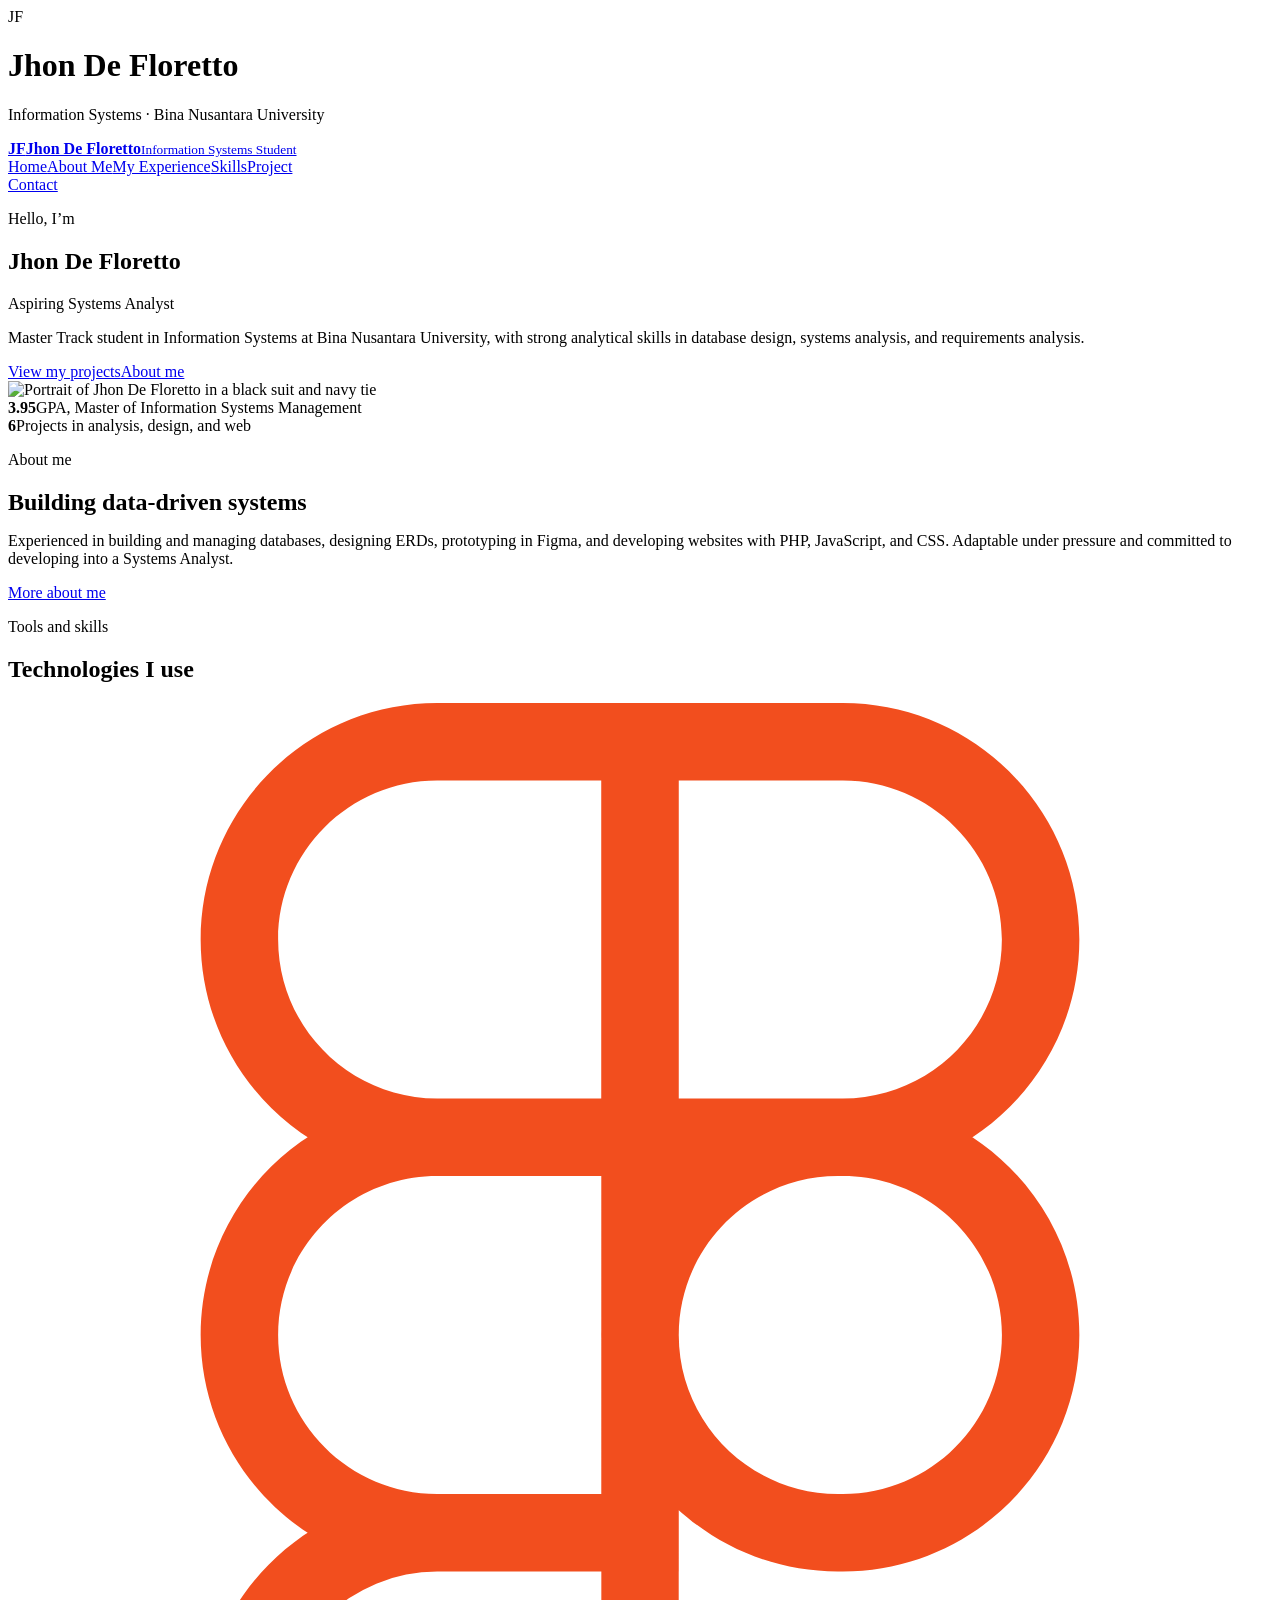
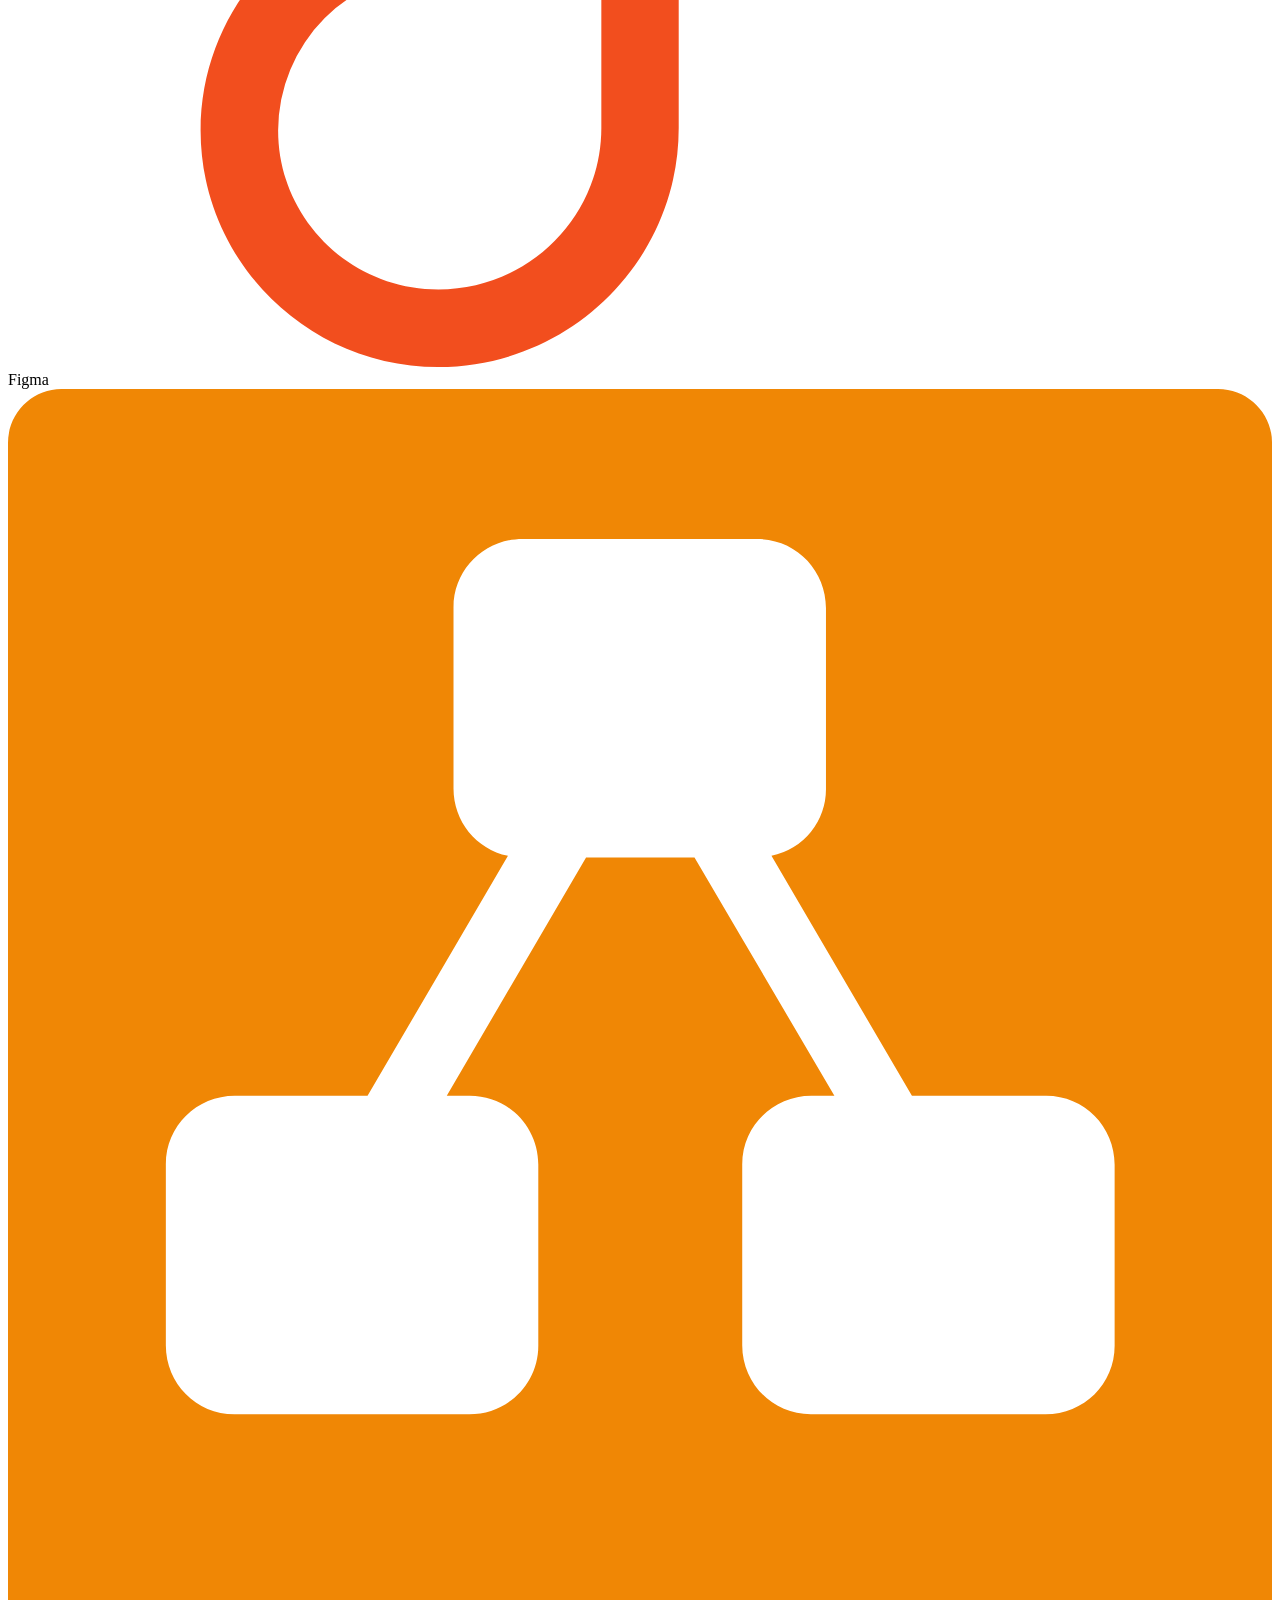
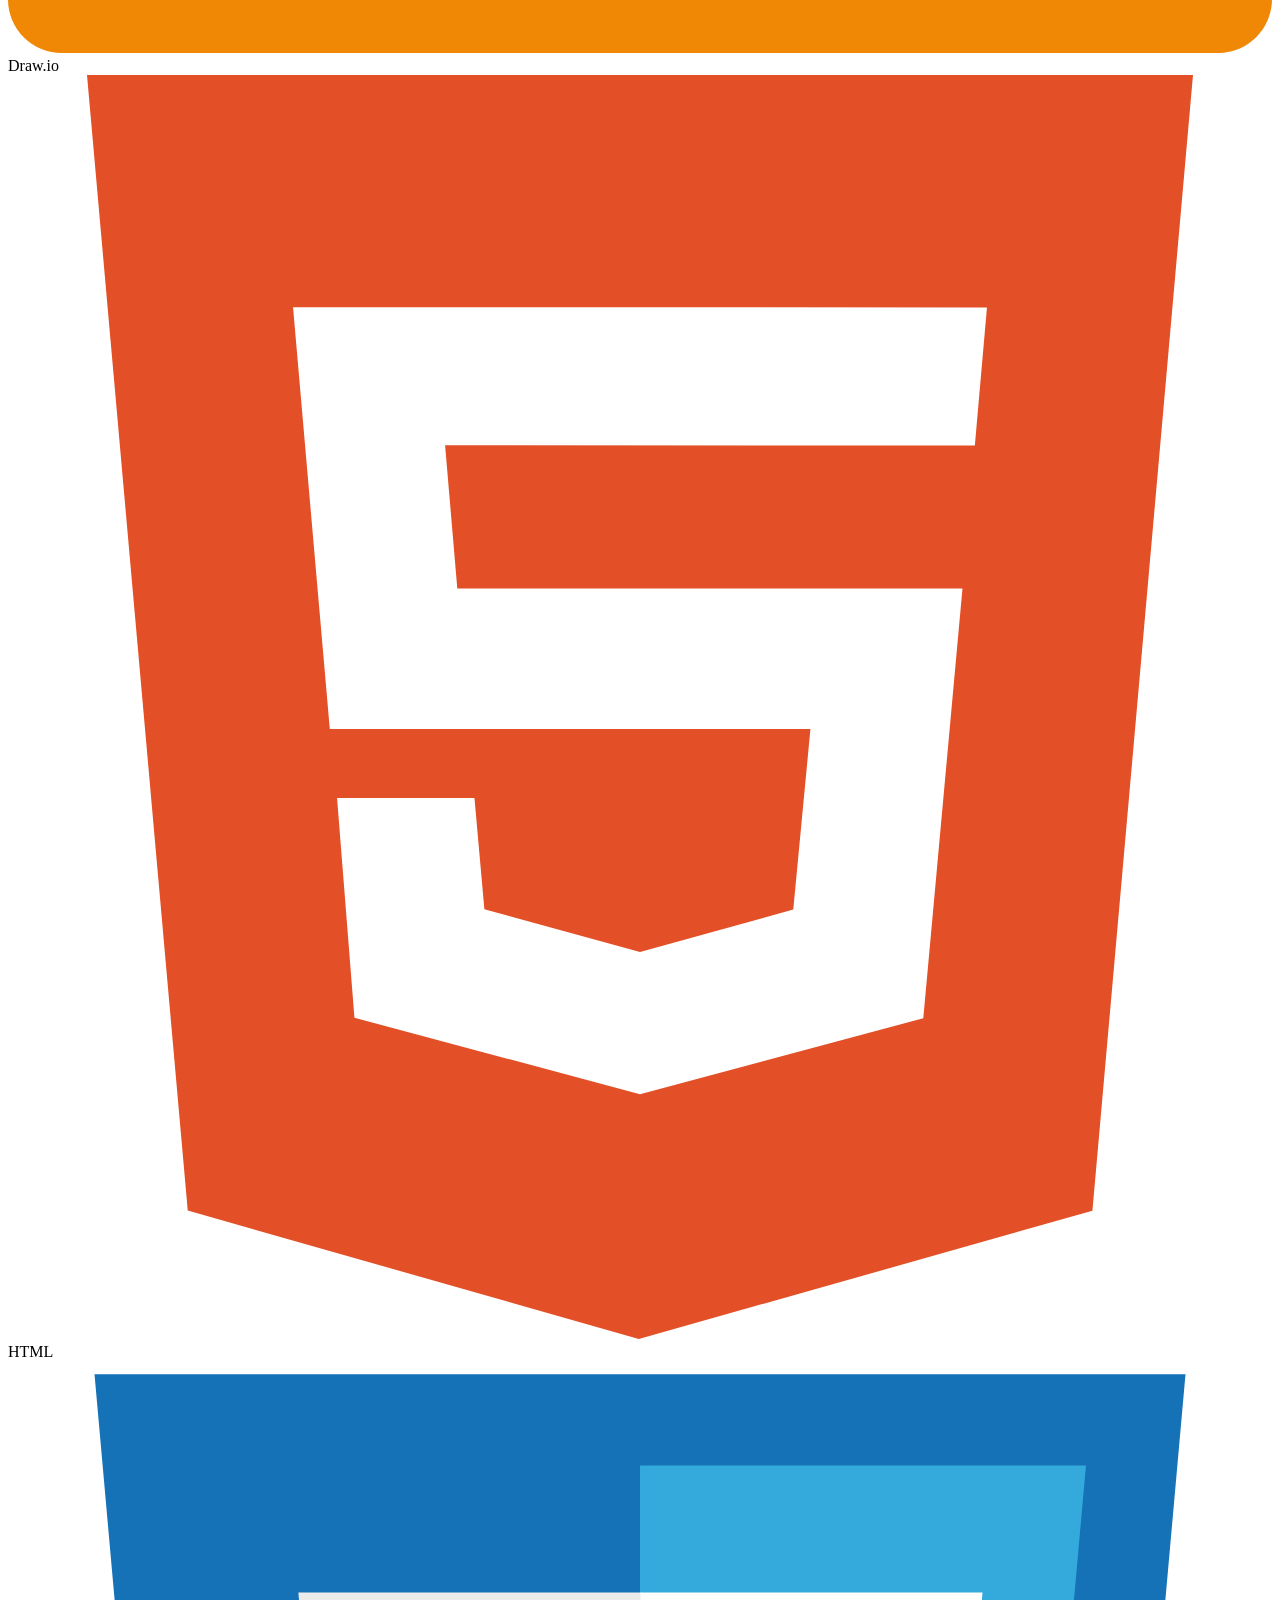
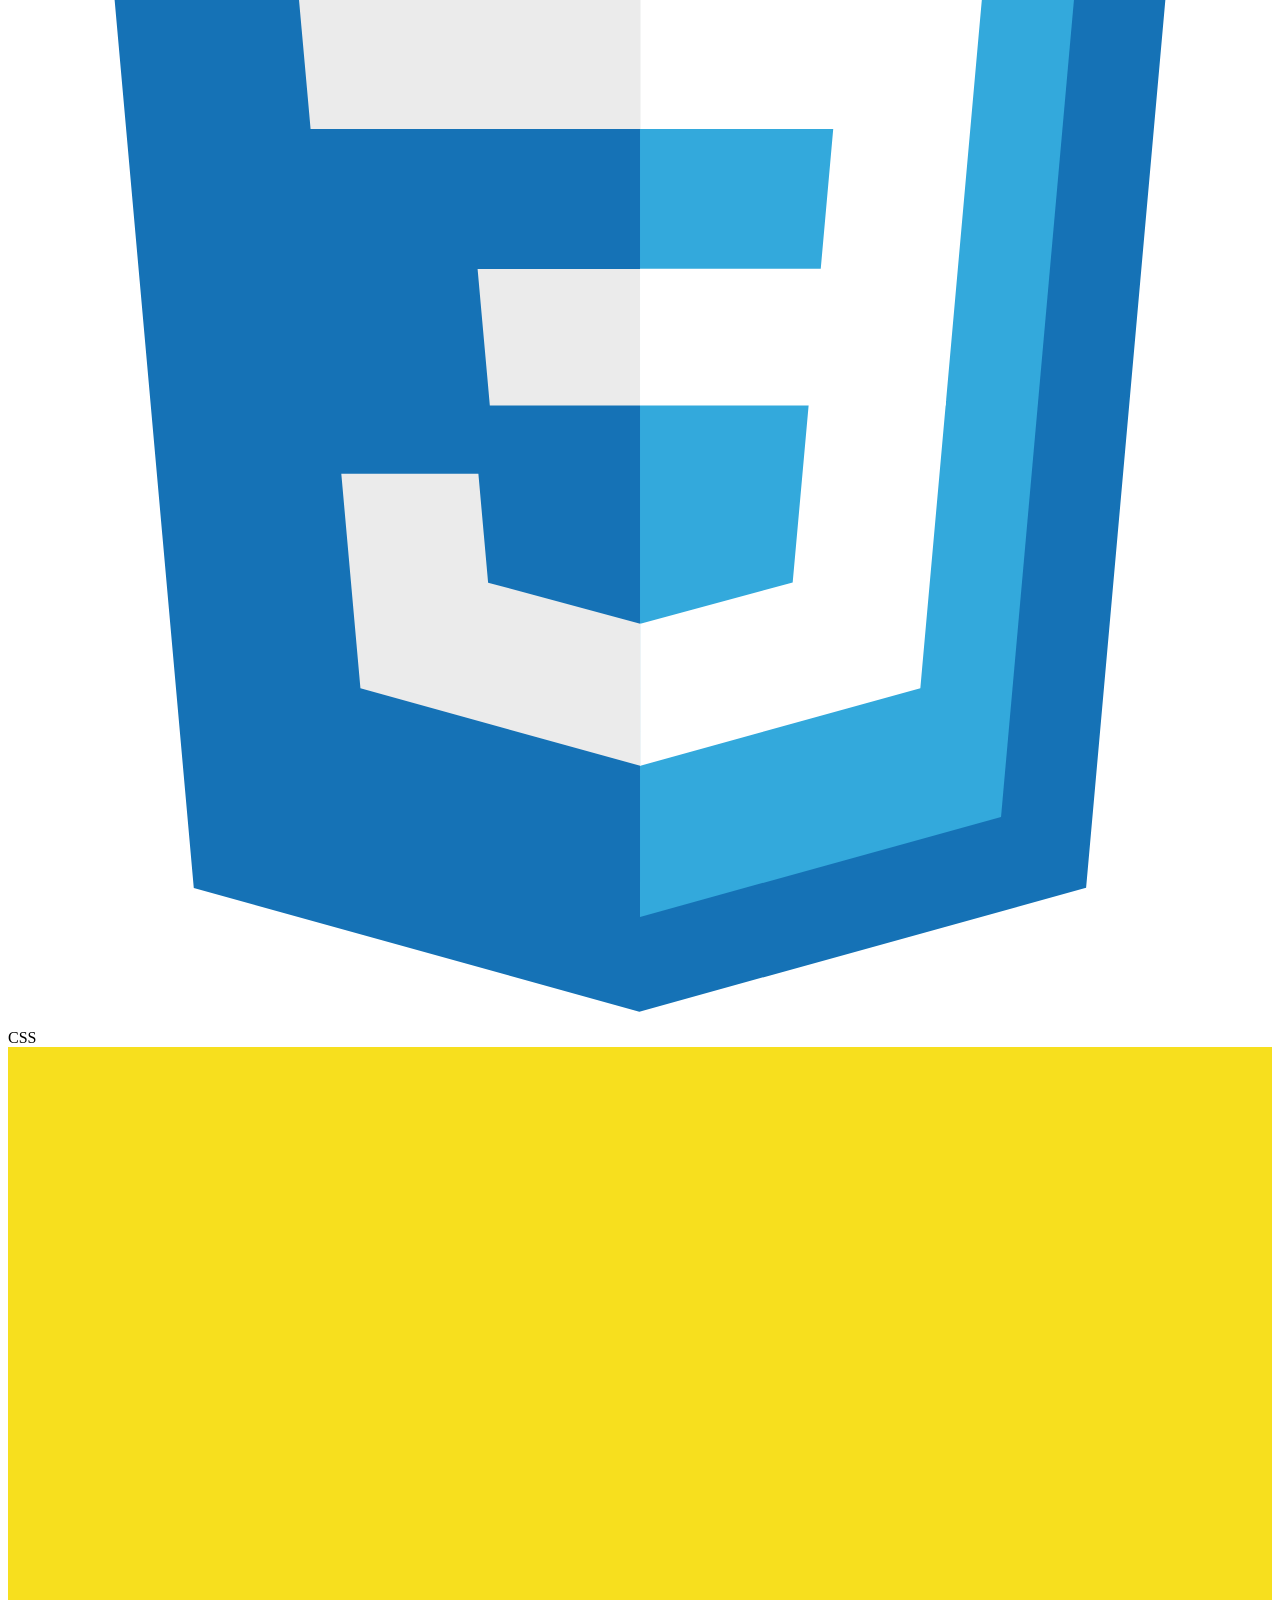
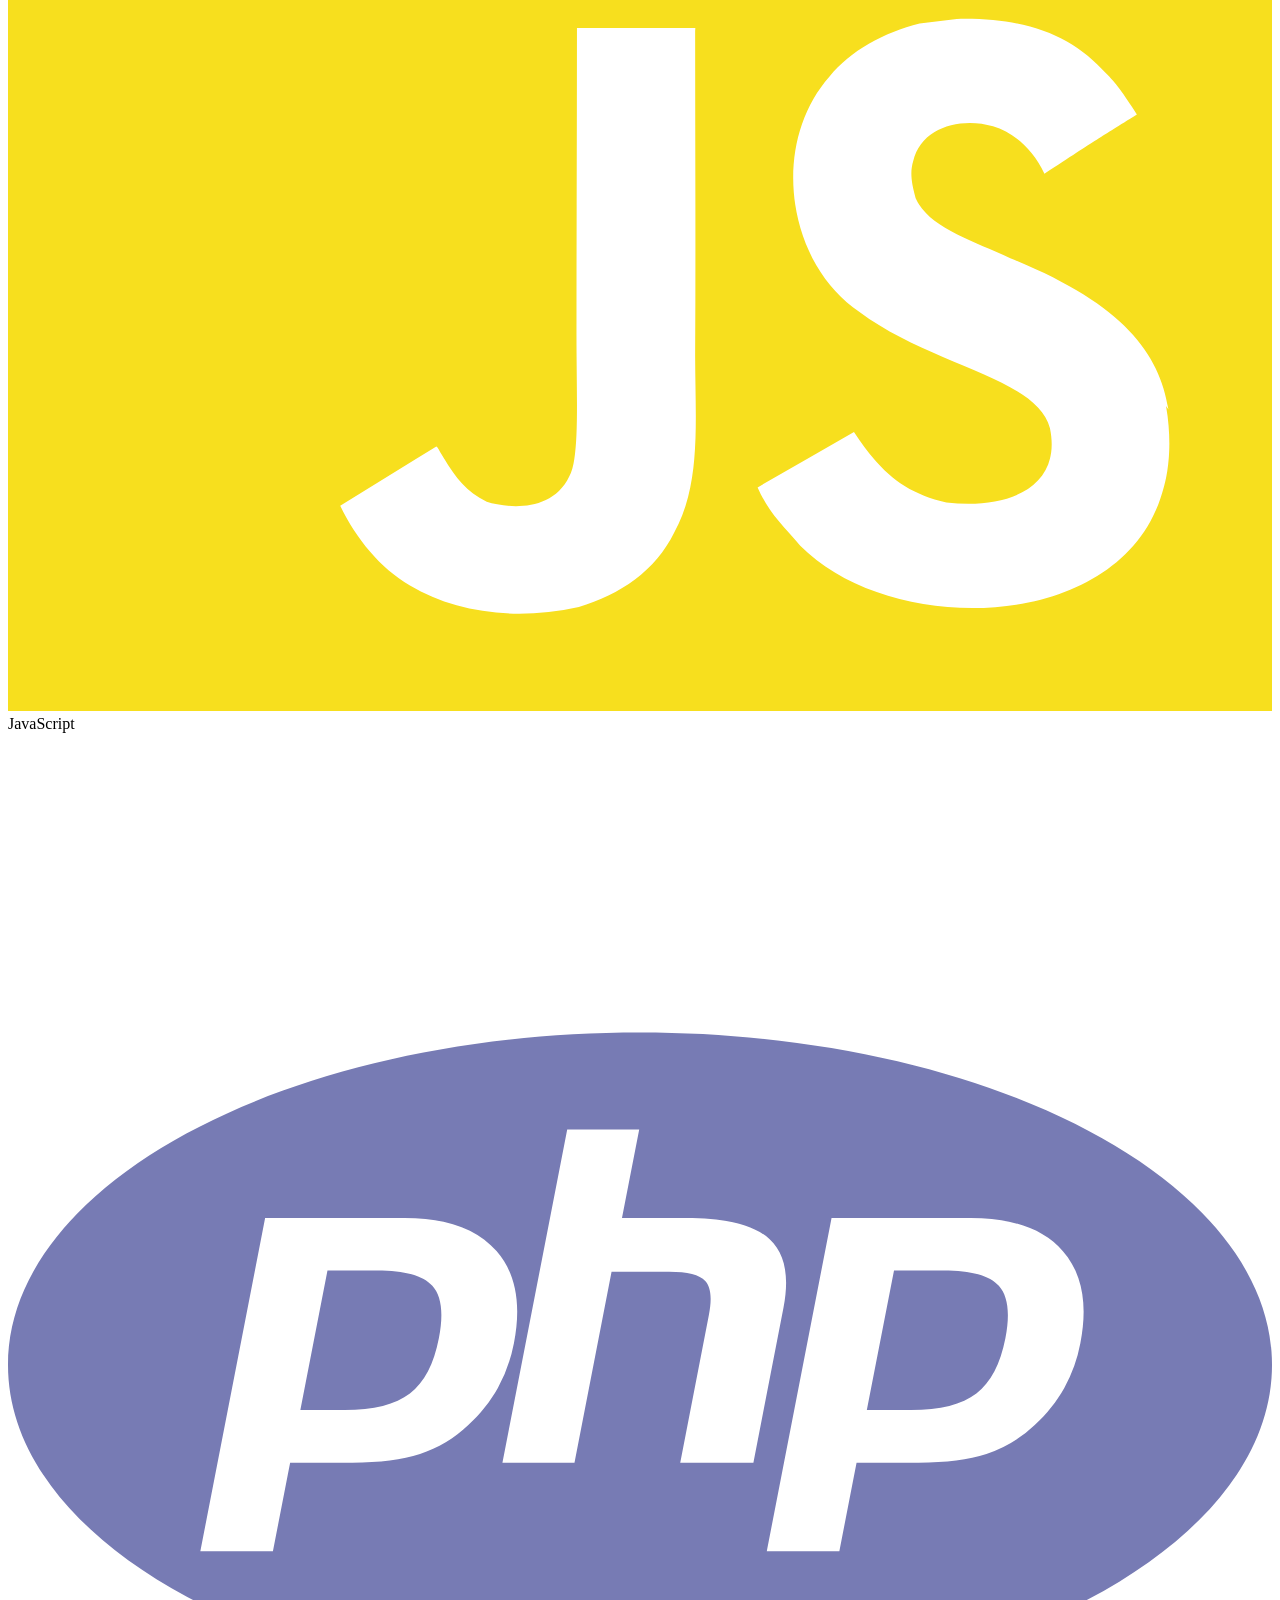
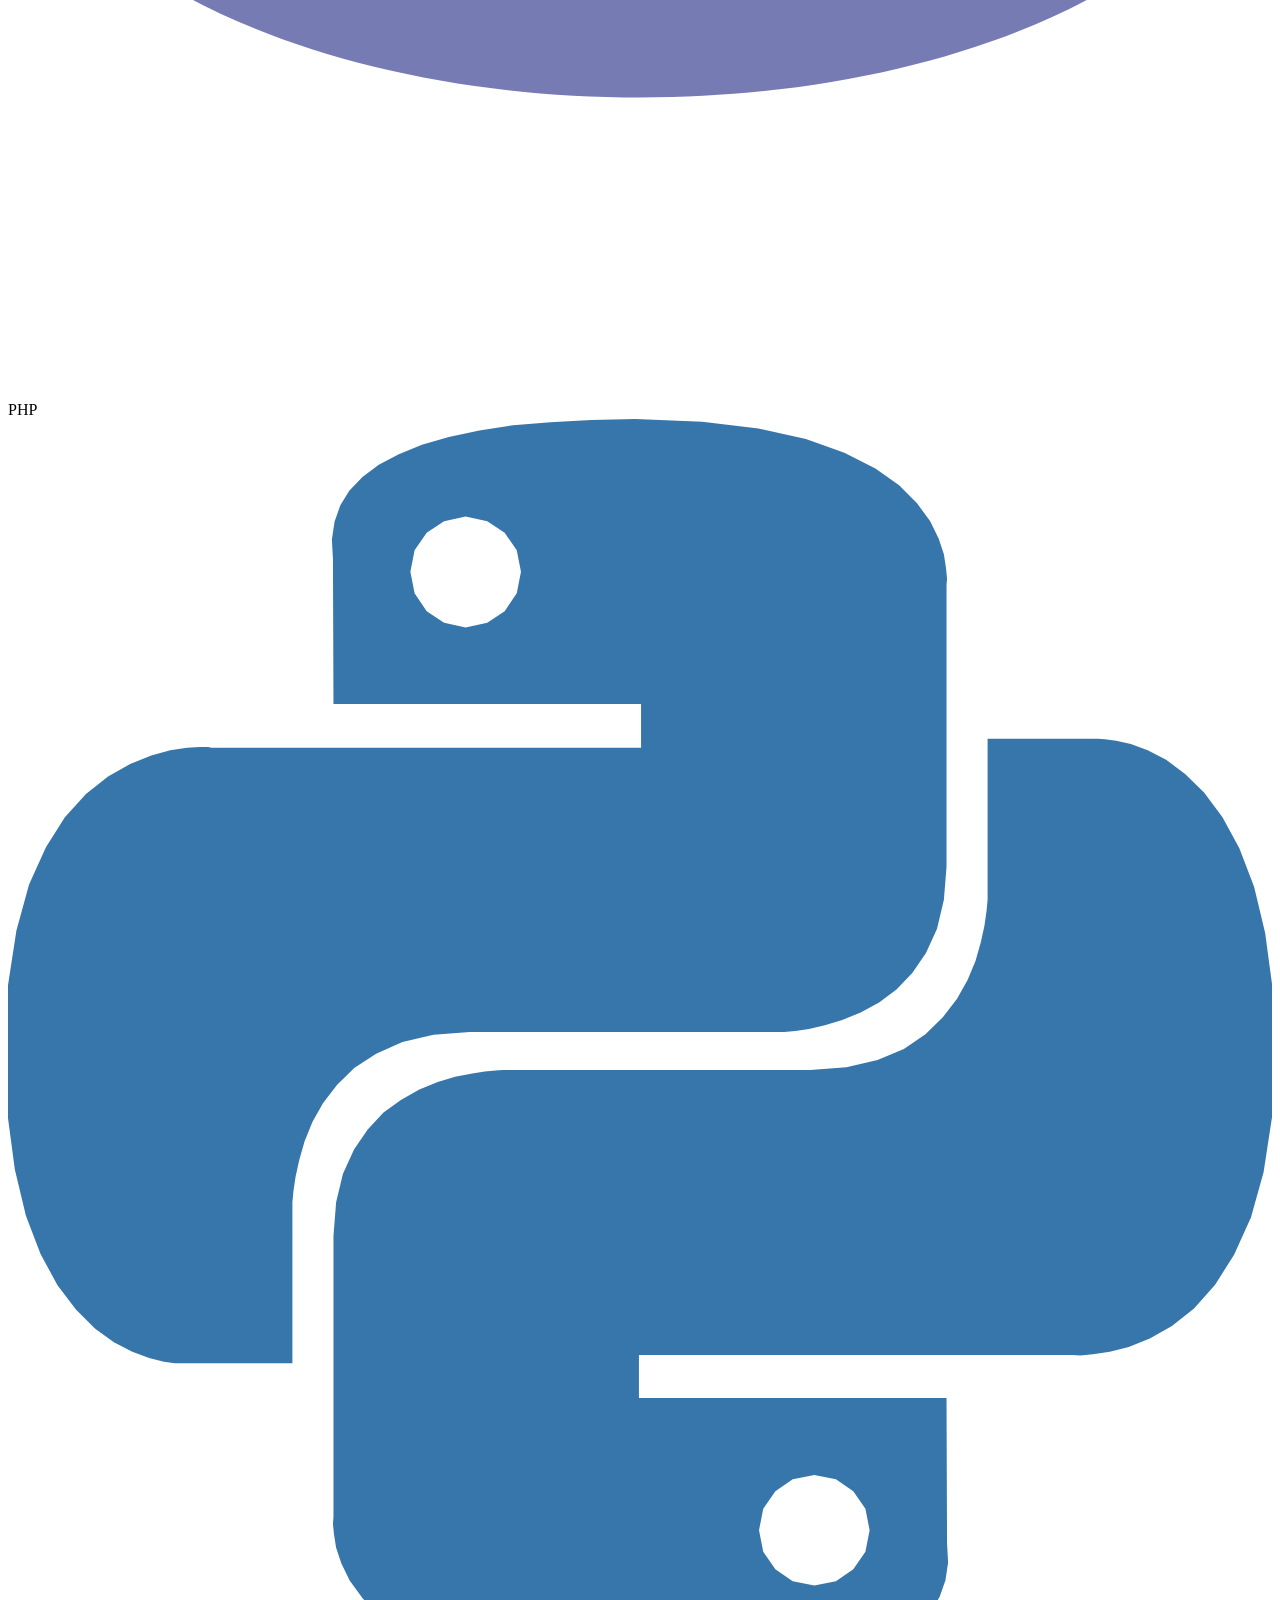
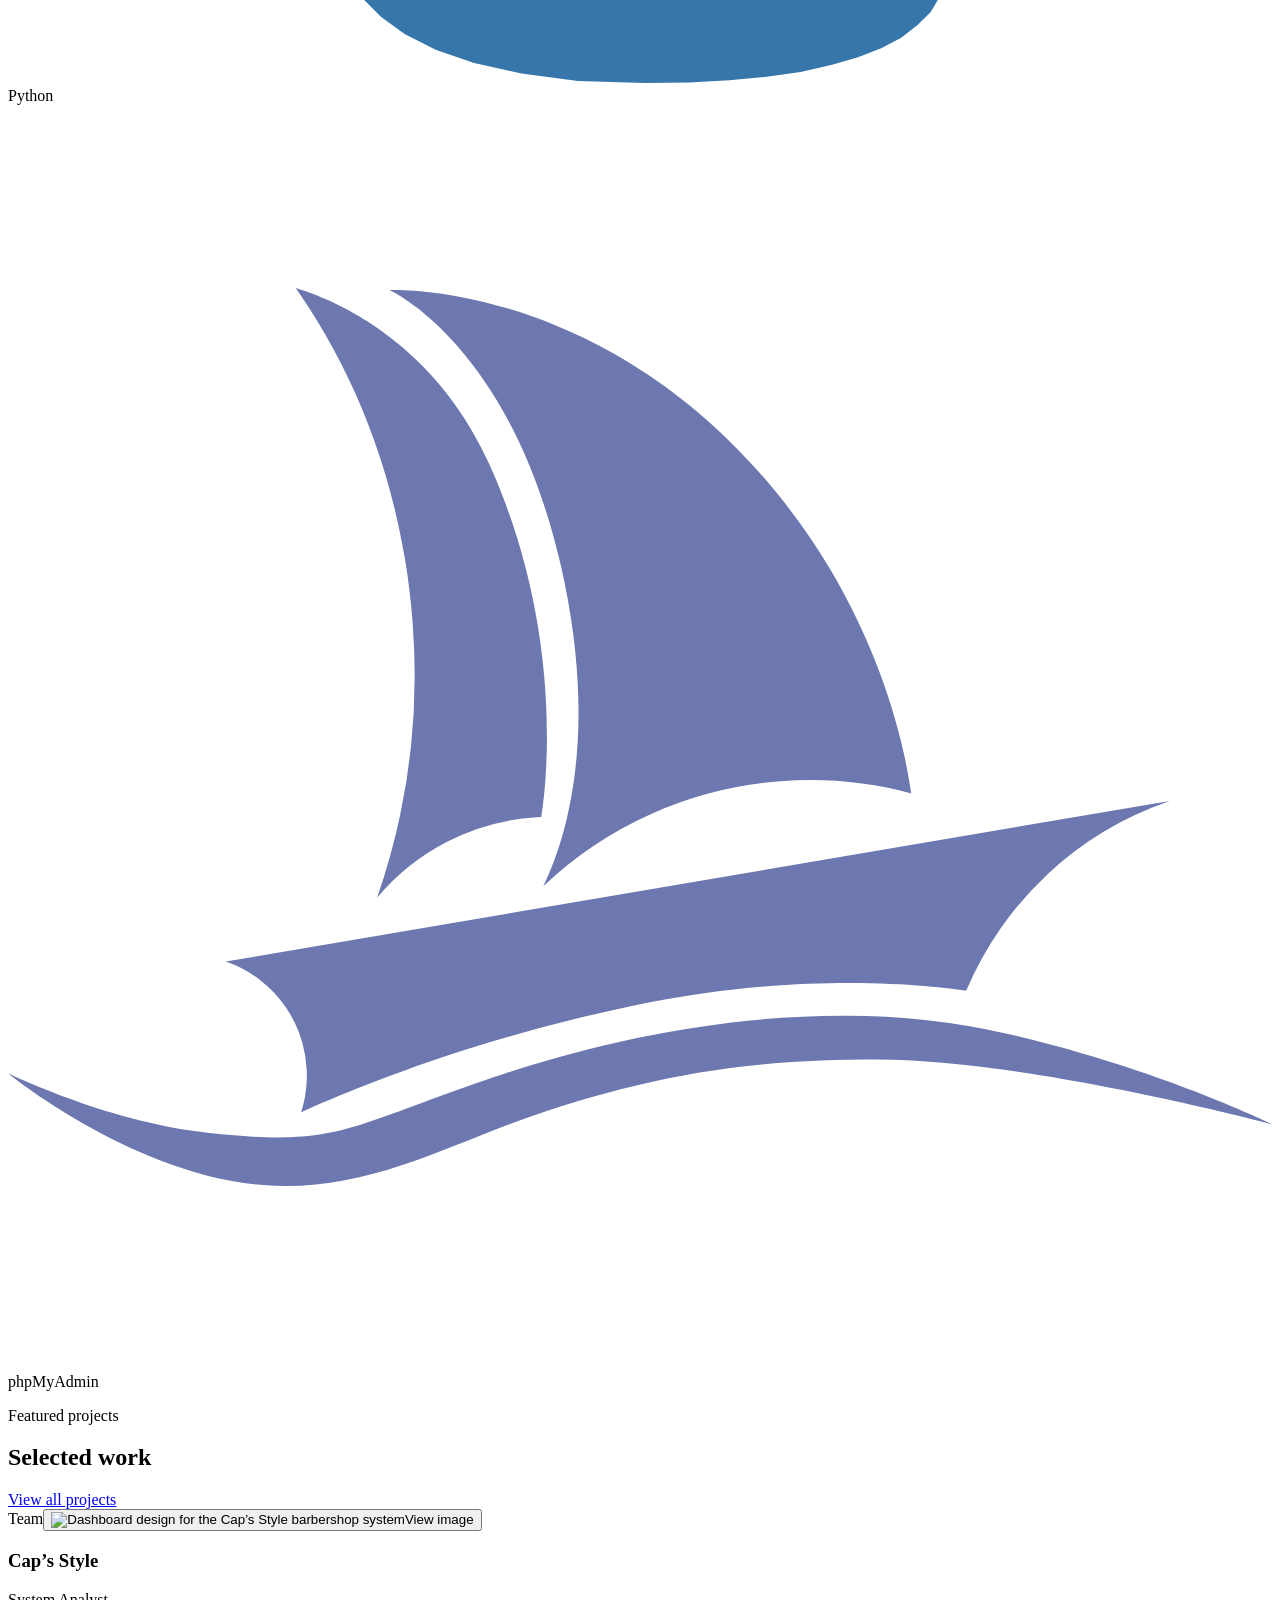
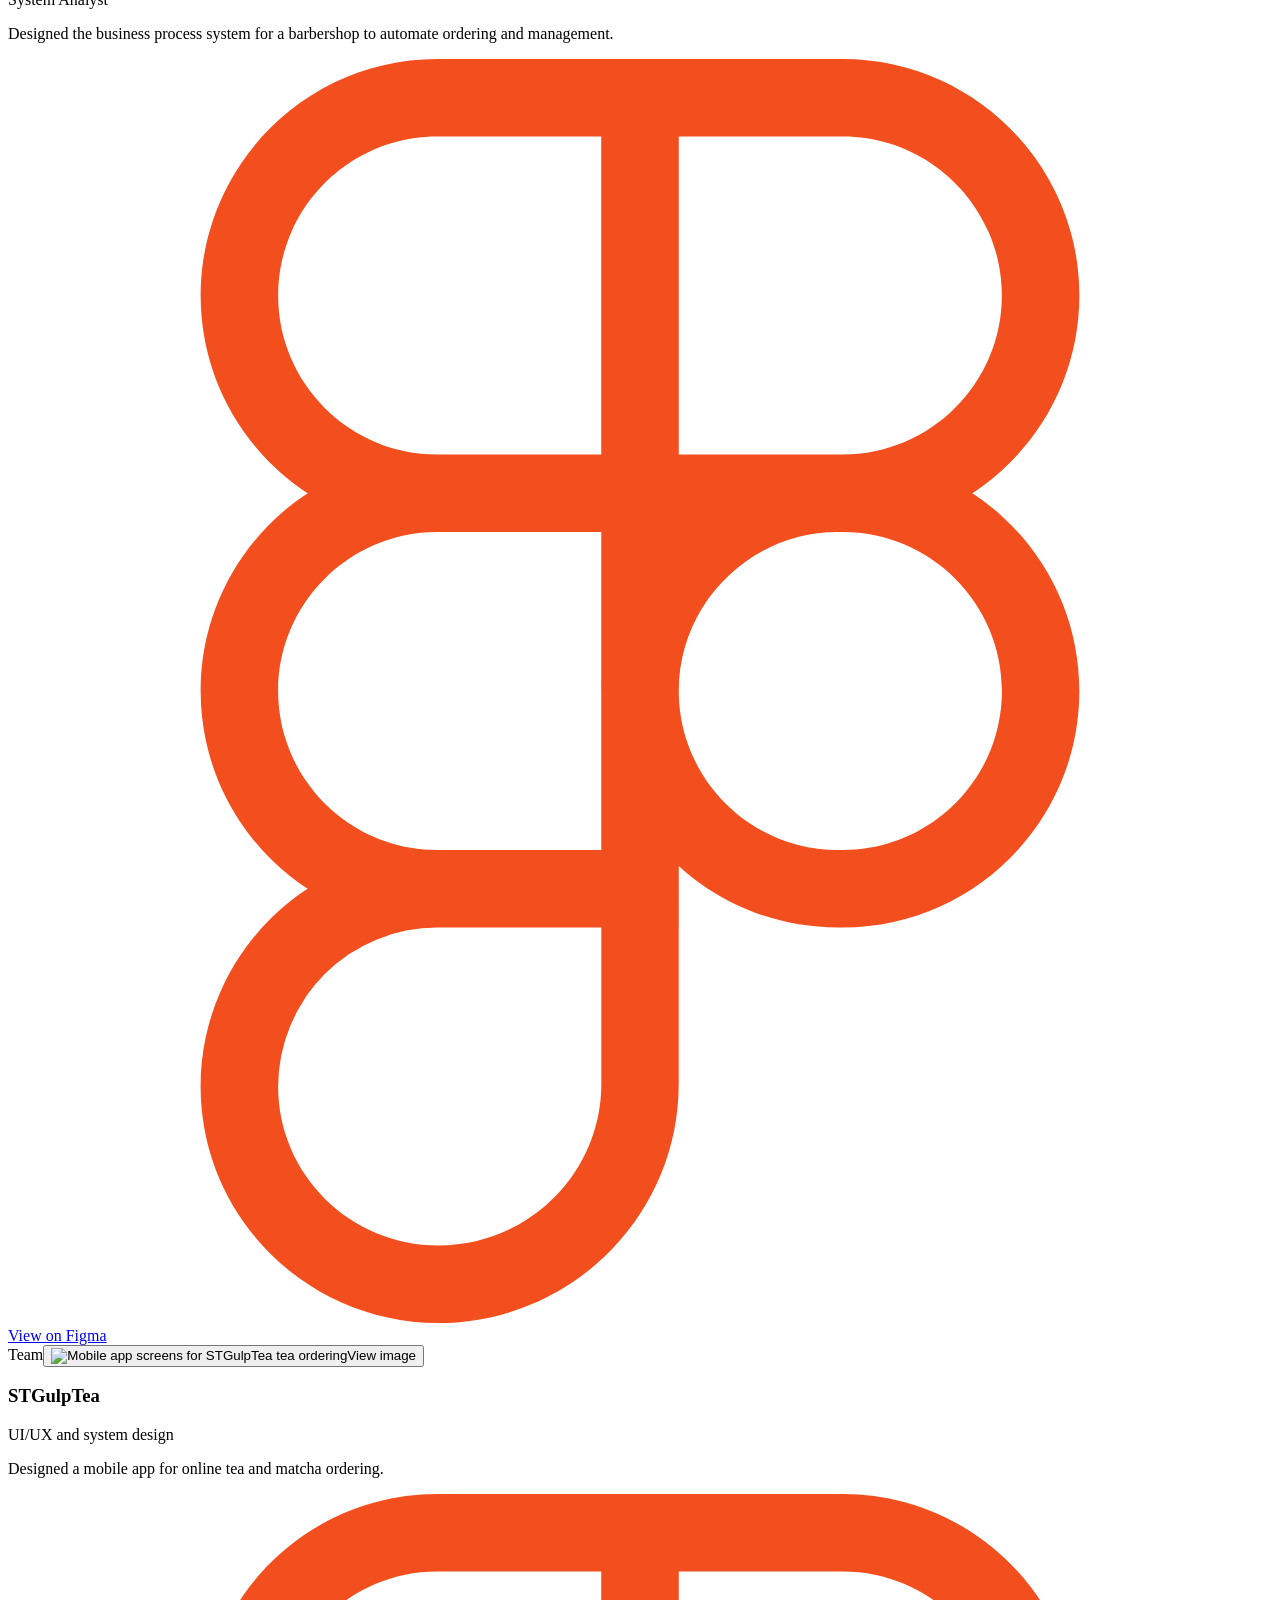
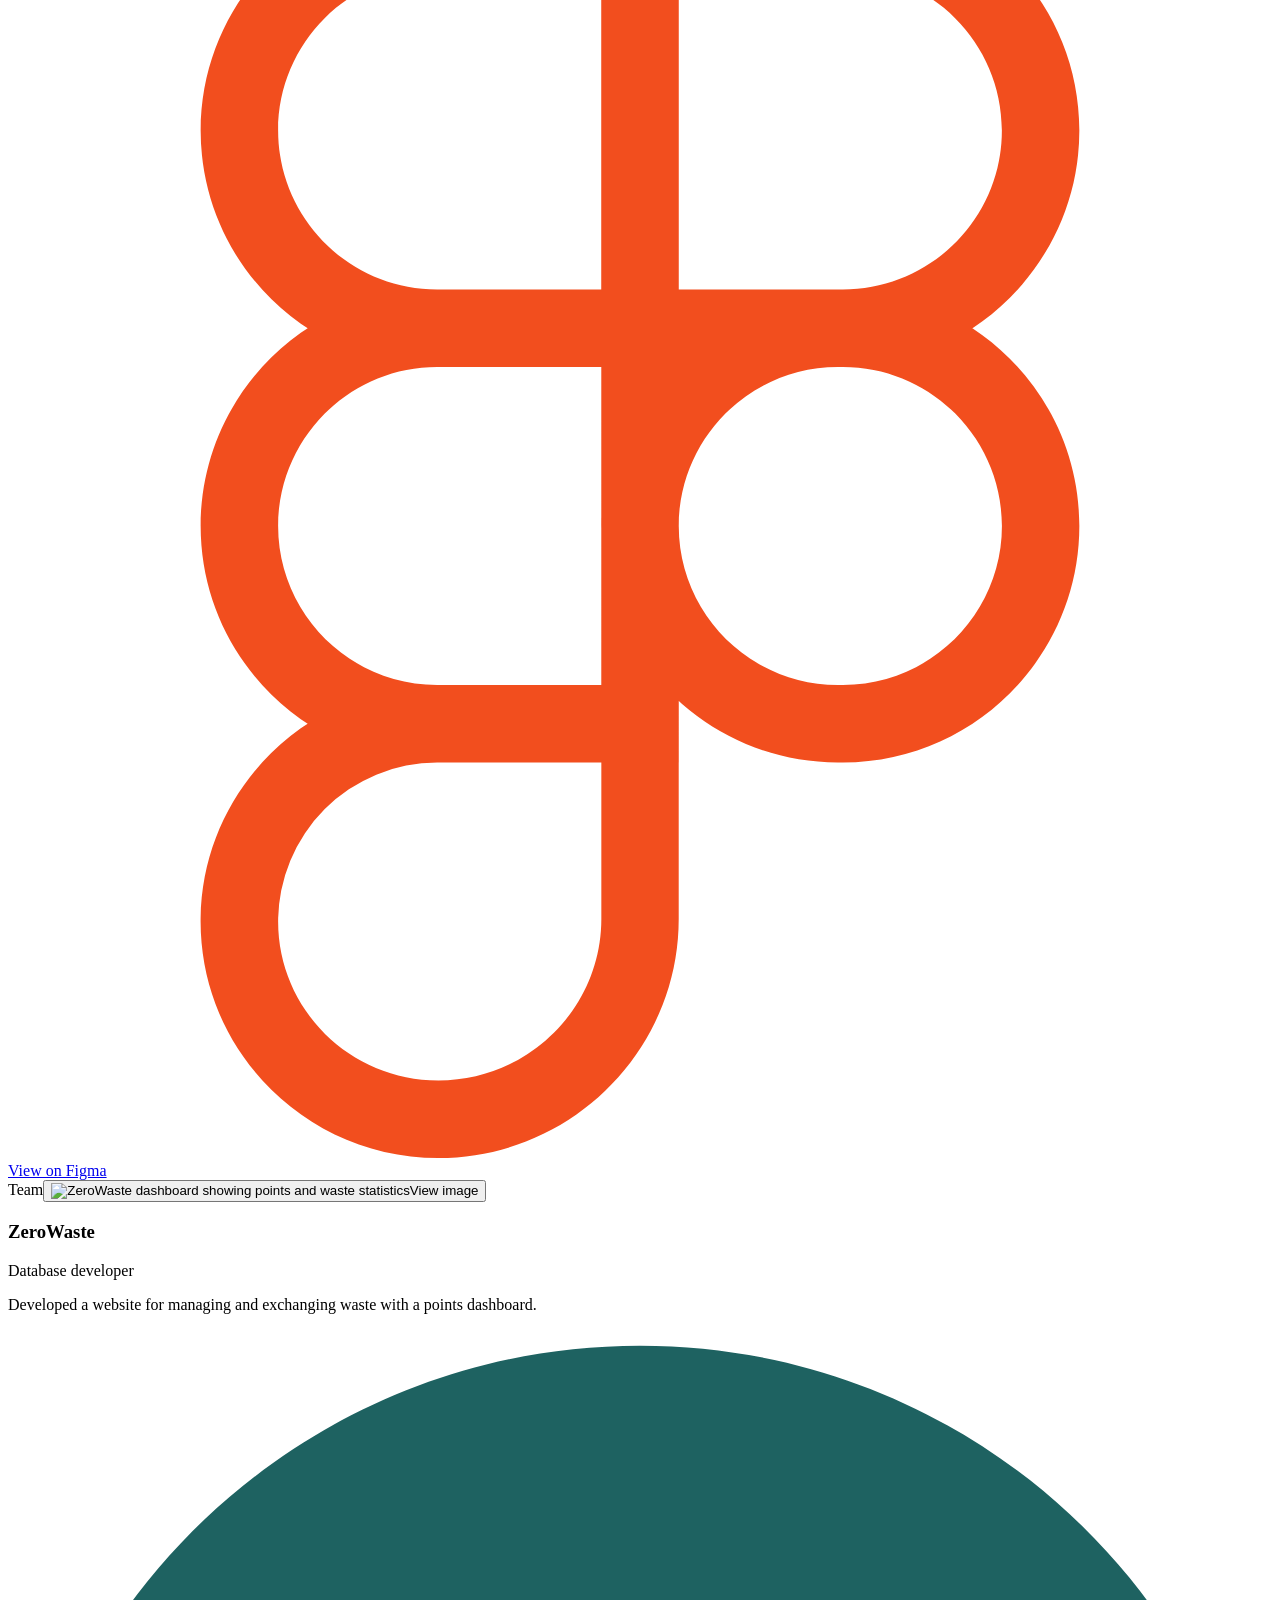
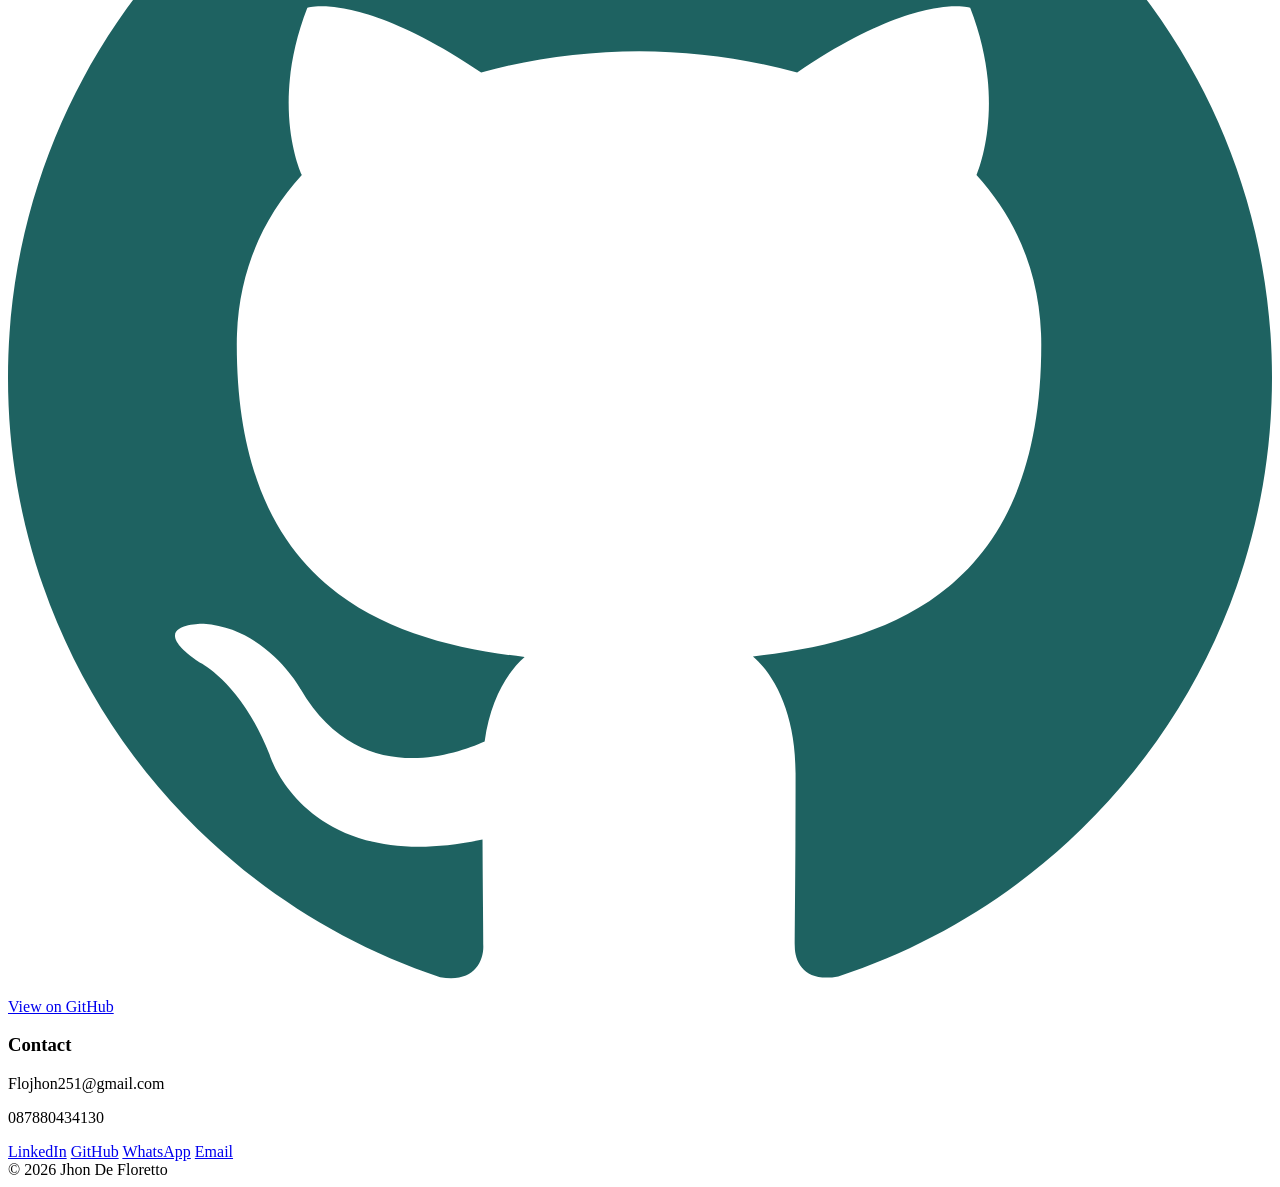
==== commit 55f0c550: "Add files via upload" ====
--- a/index.html
+++ b/index.html
@@ -1,172 +1,365 @@
 <!doctype html>
 <html lang="en">
-<head>
-  <meta charset="utf-8">
-  <meta name="viewport" content="width=device-width, initial-scale=1">
-  <meta name="theme-color" content="#f7f3eb">
-  <meta name="description" content="Jhon De Floretto — Information Systems Management, systems analysis, database design, and digital product projects.">
-  <title>Jhon De Floretto — Systems & Digital Solutions</title>
-  <link rel="preconnect" href="https://fonts.googleapis.com">
-  <link rel="preconnect" href="https://fonts.gstatic.com" crossorigin>
-  <link href="https://fonts.googleapis.com/css2?family=DM+Mono:wght@400;500&family=DM+Sans:wght@400;500;600;700&family=Manrope:wght@400;500;600;700;800&display=swap" rel="stylesheet">
-  <link rel="stylesheet" href="style.css">
-  <script>document.documentElement.classList.add('js');</script>
-</head>
-<body>
-  <div class="intro-screen" id="introScreen" aria-label="Portfolio opening animation">
-    <canvas class="intro-particles" id="introParticles" aria-hidden="true"></canvas>
-    <div class="intro-grid" aria-hidden="true"></div>
-    <div class="intro-energy-ring ring-a" aria-hidden="true"></div><div class="intro-energy-ring ring-b" aria-hidden="true"></div>
-    <div class="intro-flash" aria-hidden="true"></div><div class="intro-slash" aria-hidden="true"></div>
-    <div class="intro-orb intro-orb-one" aria-hidden="true"></div>
-    <div class="intro-orb intro-orb-two" aria-hidden="true"></div>
-    <div class="intro-content">
-      <p class="intro-kicker"><span></span> PERSONAL PORTFOLIO · 2026 <span class="intro-live">SYSTEM ONLINE</span></p>
-      <div class="intro-core" aria-hidden="true"><div class="core-aura"></div><div class="intro-monogram">J<span>.</span></div></div>
-      <p class="intro-name">JHON DE FLORETTO</p>
-      <p class="intro-line">SYSTEMS <span>×</span> STRATEGY <span>×</span> DIGITAL</p>
-      <div class="intro-loader"><span id="introLoaderBar"></span></div>
-      <p class="intro-hint" id="introHint">CHARGING THE EXPERIENCE <span class="loading-dots">···</span></p>
+  <head>
+    <meta charset="utf-8" />
+    <meta
+      name="viewport"
+      content="width=device-width, initial-scale=1, viewport-fit=cover"
+    />
+    <title>Portfolio | Jhon De Floretto</title>
+    <script>
+      (function () {
+        var d = document.documentElement,
+          t = location.hash === "#t";
+        if (t) d.classList.add("arriving", "nosplash");
+      })();
+    </script>
+    <link rel="preconnect" href="https://fonts.googleapis.com" />
+    <link rel="preconnect" href="https://fonts.gstatic.com" crossorigin />
+    <link
+      href="https://fonts.googleapis.com/css2?family=Plus+Jakarta+Sans:wght@400;500;600;700;800&display=swap"
+      rel="stylesheet"
+    />
+    <link rel="stylesheet" href="css/style.css" />
+    <noscript
+      ><style>
+        .rv {
+          opacity: 1;
+          --ty: 0px;
+        }
+        .w > span {
+          transform: none;
+        }
+        .hero .lab,
+        .hero .role,
+        .hero .d,
+        .hero .btns,
+        .hero .pw {
+          opacity: 1;
+          transform: none;
+        }
+      </style></noscript
+    >
+  </head>
+  <body>
+    <div class="bg"><i></i><i></i><i></i></div>
+    <div id="prog"></div>
+    <div id="splash">
+      <div class="bg"><i></i><i></i><i></i></div>
+      <div class="sp">
+        <div class="mark glass">JF</div>
+        <h1>Jhon De Floretto</h1>
+        <p>Information Systems · Bina Nusantara University</p>
+        <div class="ld"><i></i></div>
+      </div>
     </div>
-    <button class="intro-skip" id="introSkip" type="button">SKIP INTRO ↗</button>
-  </div>
-  <div class="scroll-progress" aria-hidden="true"><span id="progressBar"></span></div>
-  <div class="grain" aria-hidden="true"></div>
-  <header class="site-header" id="top">
-    <a class="brand" href="#home" aria-label="Jhon De Floretto home"><span class="brand-mark">J.</span><span>JHON DE FLORETTO<span class="brand-sub">SYSTEMS · STRATEGY · DIGITAL</span></span></a>
-    <button class="menu-toggle" id="menuToggle" aria-label="Open navigation" aria-expanded="false"><span></span><span></span></button>
-    <nav class="nav" id="nav">
-      <a href="#home" class="home-nav">Home</a><a href="#about">About</a><a href="#work">Selected work</a><a href="#experience">Experience</a><a href="#skills">Toolkit</a>
-      <a class="nav-cta" href="#contact">Let’s connect <span>↗</span></a>
-    </nav>
-  </header>
-
-  <main>
-    <section class="hero section-shell" id="home">
-      <div class="hero-copy">
-        <p class="eyebrow reveal"><span class="status-dot"></span> OPEN TO OPPORTUNITIES · JAKARTA, INDONESIA</p>
-        <h1 class="hero-title reveal">Making complex<br>systems feel <em>simple.</em></h1>
-        <p class="hero-intro reveal">I’m Jhon — a Master of Information Systems Management student who connects business needs with thoughtful system design, data, and digital experiences.</p>
-        <div class="hero-actions reveal">
-          <a class="button button-dark" href="#work">Explore my work <span>↘</span></a>
-          <a class="button button-cv" href="CV-Jhon-De-Floretto.pdf" download>Download CV <span>↓</span></a>
-          <a class="text-link" href="https://github.com/JhonDeFloretto" target="_blank" rel="noreferrer">GitHub profile <span>↗</span></a>
-        </div>
-        <div class="hero-footnote reveal"><span class="mono">CURRENT FOCUS</span><span>Systems Analysis / Database Design / Digital Product</span></div>
-      </div>
-      <div class="hero-art reveal" aria-label="Portrait and abstract portfolio artwork">
-        <div class="portrait-frame"><img src="foto-diri.jpg" alt="Portrait of Jhon De Floretto"><span class="portrait-caption">JHON DE FLORETTO / MIS MANAGEMENT</span></div>
-        <div class="art-orbit orbit-one"></div><div class="art-orbit orbit-two"></div>
-        <div class="art-card card-back"><span class="mono">THINK IN SYSTEMS</span><span class="card-number">01</span></div>
-        <div class="art-card card-front"><div class="art-top"><span class="tiny-star">✳</span><span class="mono">JDF / PORTFOLIO</span></div><div class="art-symbol">↗</div><div class="art-bottom"><strong>From insight<br>to impact.</strong><span class="mono">2026 — PRESENT</span></div></div>
-        <div class="floating-note note-one"><span class="note-icon">⌘</span><span>Structured<br>thinking</span></div>
-        <div class="floating-note note-two"><span class="note-icon">✳</span><span>Human-first<br>design</span></div>
-      </div>
-      <a class="scroll-cue" href="#about"><span class="scroll-line"></span> SCROLL TO EXPLORE</a>
-    </section>
-
-    <section class="ticker" aria-label="Areas of focus"><div class="ticker-track"><span>SYSTEMS ANALYSIS</span><b>✳</b><span>DATABASE DESIGN</span><b>✳</b><span>UI / UX THINKING</span><b>✳</b><span>BUSINESS PROCESS</span><b>✳</b><span>SYSTEMS ANALYSIS</span><b>✳</b><span>DATABASE DESIGN</span><b>✳</b><span>UI / UX THINKING</span><b>✳</b><span>BUSINESS PROCESS</span><b>✳</b></div></section>
-
-    <section class="about section-shell section-pad" id="about">
-      <div class="section-label reveal"><span>01 / ABOUT</span><span class="label-rule"></span><span>THE PERSON BEHIND THE SYSTEMS</span></div>
-      <div class="about-grid">
-        <h2 class="section-heading reveal">Curiosity first.<br><em>Clarity always.</em></h2>
-        <div class="about-copy reveal"><p class="large-copy">I enjoy understanding how people, processes, and information fit together — then translating that understanding into systems that make sense.</p><p>My background combines systems analysis, database work, prototyping, and hands-on web development. I’m especially interested in the space between business requirements and the technical decisions that bring a solution to life.</p><a class="underlined-link" href="#experience">A little more about my journey <span>↘</span></a></div>
-      </div>
-      <div class="proof-grid">
-        <article class="proof-card reveal"><span class="proof-kicker">ACADEMIC PERFORMANCE</span><strong class="proof-number">3.95<span>/4.00</span></strong><p>GPA · Master of Information Systems Management</p><div class="proof-decoration">✳</div></article>
-        <article class="proof-card proof-card-dark reveal"><span class="proof-kicker">PROJECT PRACTICE</span><strong class="proof-number">06</strong><p>Projects spanning system design, web development, database, and UI/UX.</p><div class="proof-decoration">↗</div></article>
-        <article class="proof-card reveal"><span class="proof-kicker">HOW I WORK</span><strong class="proof-word">CONNECT<br>THE DOTS.</strong><p>From requirements and diagrams to interfaces and data.</p><div class="proof-decoration">◎</div></article>
-      </div>
-    </section>
-
-    <section class="work section-pad" id="work">
-      <div class="section-shell">
-        <div class="section-label reveal"><span>02 / SELECTED WORK</span><span class="label-rule"></span><span>IDEAS MADE TANGIBLE</span></div>
-        <div class="work-heading-row"><h2 class="section-heading reveal">A selection of<br><em>things I’ve built.</em></h2><p class="work-intro reveal">Different problems, one consistent approach: understand the need, map the system, and make the solution clear.</p></div>
-        <div class="project-grid">
-          <article class="project-card project-feature reveal" data-project="caps">
-            <div class="project-visual visual-caps"><div class="visual-index">01 / SYSTEM ANALYSIS</div><div class="barber-window"><span class="window-dot"></span><span class="window-dot"></span><span class="window-dot"></span><div class="barber-title">CAP’S<br><i>STYLE</i></div><div class="barber-lines"><span></span><span></span><span></span></div><div class="barber-circle">CS</div></div><span class="visual-caption">SERVICE · BOOKING · MANAGEMENT</span></div>
-            <div class="project-info"><div><p class="project-type">TEAM PROJECT · SYSTEMS ANALYST</p><h3>Cap’s Style</h3><p>Designed a barbershop business process system to support ordering and management workflows.</p></div><button class="project-open" data-open="caps" aria-label="View Cap's Style project details">↗</button></div>
-            <div class="tag-row"><span>ERD</span><span>DFD</span><span>Use Case</span><span>Class Diagram</span><span>Activity Diagram</span></div>
-          </article>
-          <article class="project-card reveal" data-project="stgulp">
-            <div class="project-visual visual-tea"><div class="visual-index">02 / PRODUCT DESIGN</div><div class="tea-phone"><div class="phone-notch"></div><div class="tea-mini-label">STGULPTEA</div><div class="tea-cup">◒</div><div class="tea-flavor">Your daily<br>little treat.</div><div class="tea-button">ORDER NOW</div></div><span class="visual-caption">A LITTLE SIP OF GOOD DESIGN</span></div>
-            <div class="project-info"><div><p class="project-type">TEAM PROJECT · UI/UX</p><h3>STGulpTea</h3><p>Mobile tea and matcha ordering concept with supporting system diagrams.</p></div><button class="project-open" data-open="stgulp" aria-label="View STGulpTea project details">↗</button></div>
-            <div class="tag-row"><span>Figma</span><span>UI/UX</span><span>DFD</span><span>Fishbone</span></div>
-          </article>
-          <article class="project-card reveal" data-project="zerowaste">
-            <div class="project-visual visual-waste"><div class="visual-index">03 / DATA & IMPACT</div><div class="waste-layout"><div class="waste-sidebar">ZW<br><span>ZERO WASTE</span></div><div class="waste-main"><span class="waste-label">YOUR IMPACT</span><strong>Make waste<br>worth more.</strong><div class="waste-stat-row"><i></i><i></i><i></i></div><div class="waste-chart"><span></span><span></span><span></span><span></span><span></span><span></span><span></span></div></div></div><span class="visual-caption">TRACK · EXCHANGE · EARN POINTS</span></div>
-            <div class="project-info"><div><p class="project-type">TEAM PROJECT · DATABASE</p><h3>ZeroWaste</h3><p>A waste management and exchange website concept with a points dashboard and SQL database.</p></div><button class="project-open" data-open="zerowaste" aria-label="View ZeroWaste project details">↗</button></div>
-            <div class="tag-row"><span>SQL</span><span>phpMyAdmin</span><span>Dashboard</span></div>
-          </article>
-          <article class="project-card reveal" data-project="aqquas">
-            <div class="project-visual visual-aqquas"><div class="visual-index">04 / MOBILE EXPERIENCE</div><div class="aquarium"><div class="fish fish-one">◁</div><div class="fish fish-two">◁</div><div class="bubble bubble-one"></div><div class="bubble bubble-two"></div><div class="seaweed"></div><div class="aqua-word">find your<br><em>underwater</em><br>world.</div></div><span class="visual-caption">DISCOVER · CHOOSE · ORDER</span></div>
-            <div class="project-info"><div><p class="project-type">TEAM PROJECT · UI/UX DESIGNER</p><h3>Aqquas</h3><p>Wireframes and UI for a mobile app to discover and order aquariums.</p></div><button class="project-open" data-open="aqquas" aria-label="View Aqquas project details">↗</button></div>
-            <div class="tag-row"><span>Figma</span><span>Wireframes</span><span>UI Design</span></div>
-          </article>
-          <article class="project-card reveal" data-project="macaroni">
-            <div class="project-visual visual-macaroni"><div class="visual-index">05 / SOLO BUILD</div><div class="pasta-plate"><div class="pasta pasta-one"></div><div class="pasta pasta-two"></div><div class="pasta pasta-three"></div><div class="pasta pasta-four"></div><div class="pasta-leaf">✳</div></div><div class="macaroni-copy">comfort<br>in every<br><em>bite.</em></div><span class="visual-caption">MACARONI · MADE WITH CARE</span></div>
-            <div class="project-info"><div><p class="project-type">INDIVIDUAL PROJECT · WEB DEVELOPMENT</p><h3>Project Macaroni</h3><p>Designed the UI in Figma and implemented a macaroni-selling website with HTML and CSS.</p></div><button class="project-open" data-open="macaroni" aria-label="View Project Macaroni details">↗</button></div>
-            <div class="tag-row"><span>HTML</span><span>CSS</span><span>Figma</span></div>
-          </article>
-          <article class="project-card reveal" data-project="furniland">
-            <div class="project-visual visual-furniland"><div class="visual-index">06 / COMMERCE</div><div class="furni-scene"><div class="furni-sun"></div><div class="furni-sofa"><span></span></div><div class="furni-table"></div><div class="furni-plant">♣</div><div class="furni-copy">Live with<br><em>intention.</em></div></div><span class="visual-caption">FURNILAND · FURNITURE COMMERCE</span></div>
-            <div class="project-info"><div><p class="project-type">TEAM PROJECT · WEB & DATABASE</p><h3>Furniland</h3><p>Furniture-selling website with a product catalog, HTML/CSS structure, and SQL database.</p></div><button class="project-open" data-open="furniland" aria-label="View Furniland project details">↗</button></div>
-            <div class="tag-row"><span>HTML/CSS</span><span>SQL</span><span>phpMyAdmin</span></div>
-          </article>
-        </div>
-        <p class="work-note reveal"><span>↗</span> Project descriptions reflect my contributions as stated in my CV. Detailed screenshots, repositories, and outcomes can be added as they are available.</p>
-      </div>
-    </section>
-
-    <section class="experience section-shell section-pad" id="experience">
-      <div class="section-label reveal"><span>03 / EXPERIENCE</span><span class="label-rule"></span><span>LEARNING BY DOING</span></div>
-      <div class="experience-layout">
-        <h2 class="section-heading reveal">People skills.<br><em>Systems mindset.</em></h2>
-        <div class="timeline">
-          <article class="timeline-item reveal"><div class="timeline-date">SEP 2025 — PRESENT</div><div class="timeline-content"><h3>Team Promotion</h3><p class="timeline-org">Bina Nusantara University</p><p>Shared strategic information with prospective students, supported university events and outreach, and collaborated on promotional materials and campaign strategies.</p><span class="timeline-tag">Communication · Collaboration · Outreach</span></div></article>
-          <article class="timeline-item reveal"><div class="timeline-date">FEB 2026 — PRESENT</div><div class="timeline-content"><h3>Mentor — Student Advisory Support Centre</h3><p class="timeline-org">Bina Nusantara University</p><p>Managed mentee learning programs and prepared exam guidance to support academic performance and learning quality.</p><span class="timeline-tag">Mentoring · Planning · Support</span></div></article>
-          <article class="timeline-item reveal"><div class="timeline-date">SEP 2025 — FEB 2026</div><div class="timeline-content"><h3>Freshmen Partner</h3><p class="timeline-org">Bina Nusantara University</p><p>Guided 9 freshmen students through academic integration and shared practical insights to support their transition.</p><span class="timeline-tag">Leadership · Guidance</span></div></article>
-          <article class="timeline-item reveal"><div class="timeline-date">JUN 2024 — JAN 2025</div><div class="timeline-content"><h3>Data Entry</h3><p class="timeline-org">Learning Management System — Education Grows Our Nation</p><p>Entered, managed, and updated school curriculum information in an LMS, maintaining organized and accurate records.</p><span class="timeline-tag">Data Quality · Record Management</span></div></article>
-        </div>
-      </div>
-    </section>
-
-    <section class="skills section-pad" id="skills">
-      <div class="section-shell">
-        <div class="section-label reveal"><span>04 / TOOLKIT</span><span class="label-rule"></span><span>TOOLS I WORK WITH</span></div>
-        <div class="skills-header"><h2 class="section-heading reveal">The right tool<br><em>for the problem.</em></h2><p class="reveal">A practical toolkit across analysis, prototyping, web development, and data management.</p></div>
-        <div class="skills-grid">
-          <article class="skill-group reveal"><span class="skill-index">01</span><div><h3>Analysis & Prototyping</h3><p>Turning needs into structured models and usable concepts.</p><div class="skill-pills"><span>Figma</span><span>Visual Paradigm</span><span>Draw.io</span></div></div><span class="skill-arrow">↗</span></article>
-          <article class="skill-group reveal"><span class="skill-index">02</span><div><h3>Programming & Web</h3><p>Building and styling web interfaces with database-backed workflows.</p><div class="skill-pills"><span>HTML</span><span>CSS</span><span>PHP</span><span>JavaScript</span><span>Python</span><span>XAMPP</span></div></div><span class="skill-arrow">↗</span></article>
-          <article class="skill-group reveal"><span class="skill-index">03</span><div><h3>Database & Data</h3><p>Working with structured data and relational database tools.</p><div class="skill-pills"><span>SQL Server</span><span>Oracle</span><span>phpMyAdmin</span><span>Power Pivot</span></div></div><span class="skill-arrow">↗</span></article>
-          <article class="skill-group reveal"><span class="skill-index">04</span><div><h3>Business Platforms</h3><p>Exposure to enterprise software and productivity tools.</p><div class="skill-pills"><span>SAP S/4HANA</span><span>Oracle NetSuite</span><span>Excel</span><span>PowerPoint</span><span>Teams</span></div></div><span class="skill-arrow">↗</span></article>
-        </div>
-        <p class="skills-footnote reveal">Skill list adapted from the CV. Proficiency levels are intentionally not rated because the CV does not specify them.</p>
-      </div>
-    </section>
-
-    <section class="education section-shell section-pad">
-      <div class="section-label reveal"><span>05 / EDUCATION</span><span class="label-rule"></span><span>FOUNDATION FOR WHAT’S NEXT</span></div>
-      <div class="education-card reveal"><div class="education-mark">BINUS<span>UNIVERSITY</span></div><div class="education-main"><p class="project-type">2024 — PRESENT</p><h2>Master of Information<br>Systems Management</h2><p>Bina Nusantara University</p></div><div class="education-gpa"><span>GPA</span><strong>3.95</strong><small>/ 4.00</small></div></div>
-    </section>
-
-    <section class="contact section-pad" id="contact">
-      <div class="section-shell contact-inner">
-        <div class="section-label reveal"><span>06 / CONTACT</span><span class="label-rule"></span><span>GOOD THINGS START WITH A CONVERSATION</span></div>
-        <p class="contact-kicker reveal">HAVE A PROJECT OR OPPORTUNITY?</p>
-        <h2 class="contact-title reveal">Let’s make<br>something <em>meaningful.</em></h2>
-        <div class="contact-bottom reveal"><a class="button button-light" href="mailto:Flojhon251@gmail.com">Email me <span>↗</span></a><div class="contact-links"><a href="https://www.linkedin.com/in/jhon-de-floretto-67709a324" target="_blank" rel="noreferrer">LinkedIn ↗</a><a href="https://github.com/JhonDeFloretto" target="_blank" rel="noreferrer">GitHub ↗</a><a href="tel:087880434130">Call me</a></div></div>
-        <div class="contact-email">Flojhon251@gmail.com</div>
-      </div>
-    </section>
-  </main>
-  <footer class="footer"><a class="brand footer-brand" href="#home"><span class="brand-mark">J.</span><span>JHON DE FLORETTO<span class="brand-sub">SYSTEMS · STRATEGY · DIGITAL</span></span></a><span>DESIGNED WITH INTENTION · © <span id="year"></span></span><a href="#top" class="back-top">BACK TO TOP ↑</a></footer>
-
-  <div class="modal" id="projectModal" aria-hidden="true" role="dialog" aria-modal="true" aria-labelledby="modalTitle">
-    <div class="modal-backdrop" data-close></div><div class="modal-panel"><button class="modal-close" data-close aria-label="Close project details">×</button><p class="project-type" id="modalType"></p><h2 id="modalTitle"></h2><p id="modalDescription"></p><div class="modal-contribution"><span>MY CONTRIBUTION</span><p id="modalContribution"></p></div><div class="modal-tags" id="modalTags"></div><p class="modal-note">Add verified project screenshots, documentation, and repository links here when available.</p></div>
-  </div>
-  <script src="script.js"></script>
-</body>
-</html>+    <div id="cv" aria-hidden="true"><i></i><i></i></div>
+    <header>
+      <div class="bar glass">
+        <a class="logo" href="index.html"
+          ><b>JF</b
+          ><span
+            ><strong>Jhon De Floretto</strong
+            ><small>Information Systems Student</small></span
+          ></a
+        >
+        <nav>
+          <a href="index.html" class="on" aria-current="page">Home</a
+          ><a href="about.html">About Me</a
+          ><a href="experience.html">My Experience</a
+          ><a href="skills.html">Skills</a><a href="projects.html">Project</a>
+        </nav>
+        <a class="cta" href="#contact">Contact</a>
+      </div>
+    </header>
+    <main class="page">
+      <section class="hero">
+        <div>
+          <p class="lab">Hello, I’m</p>
+          <h1 data-split>Jhon De Floretto</h1>
+          <p class="role">Aspiring Systems Analyst</p>
+          <p class="d">
+            Master Track student in Information Systems at Bina Nusantara
+            University, with strong analytical skills in database design,
+            systems analysis, and requirements analysis.
+          </p>
+          <div class="btns">
+            <a class="btn" href="projects.html">View my projects</a
+            ><a class="btn alt" href="about.html">About me</a>
+          </div>
+        </div>
+        <div class="pw">
+          <div class="frame glass tilt">
+            <img
+              src="assets/images/photo.jpg"
+              alt="Portrait of Jhon De Floretto in a black suit and navy tie"
+            />
+          </div>
+          <div class="badges">
+            <div class="badge glass">
+              <b data-count="3.95" data-dec="2">3.95</b
+              ><span>GPA, Master of Information Systems Management</span>
+            </div>
+            <div class="badge glass">
+              <b data-count="6">6</b
+              ><span>Projects in analysis, design, and web</span>
+            </div>
+          </div>
+        </div>
+      </section>
+      <div class="card about rv">
+        <div>
+          <p class="lab">About me</p>
+          <h2 style="margin-bottom: 14px">Building data-driven systems</h2>
+        </div>
+        <div>
+          <p>
+            Experienced in building and managing databases, designing ERDs,
+            prototyping in Figma, and developing websites with PHP, JavaScript,
+            and CSS. Adaptable under pressure and committed to developing into a
+            Systems Analyst.
+          </p>
+          <a class="btn alt" href="about.html" style="display: inline-block"
+            >More about me</a
+          >
+        </div>
+      </div>
+      <div class="card rv">
+        <p class="lab">Tools and skills</p>
+        <h2 style="margin-bottom: 20px">Technologies I use</h2>
+        <div class="tiles">
+          <div class="tile rv tilt">
+            <svg viewBox="0 0 24 24" aria-hidden="true">
+              <path
+                fill="#F24E1E"
+                d="M15.852 8.981h-4.588V0h4.588c2.476 0 4.49 2.014 4.49 4.49s-2.014 4.491-4.49 4.491zM12.735 7.51h3.117c1.665 0 3.019-1.355 3.019-3.019s-1.355-3.019-3.019-3.019h-3.117V7.51zm0 1.471H8.148c-2.476 0-4.49-2.014-4.49-4.49S5.672 0 8.148 0h4.588v8.981zm-4.587-7.51c-1.665 0-3.019 1.355-3.019 3.019s1.354 3.02 3.019 3.02h3.117V1.471H8.148zm4.587 15.019H8.148c-2.476 0-4.49-2.014-4.49-4.49s2.014-4.49 4.49-4.49h4.588v8.98zM8.148 8.981c-1.665 0-3.019 1.355-3.019 3.019s1.355 3.019 3.019 3.019h3.117V8.981H8.148zM8.172 24c-2.489 0-4.515-2.014-4.515-4.49s2.014-4.49 4.49-4.49h4.588v4.441c0 2.503-2.047 4.539-4.563 4.539zm-.024-7.51a3.023 3.023 0 0 0-3.019 3.019c0 1.665 1.365 3.019 3.044 3.019 1.705 0 3.093-1.376 3.093-3.068v-2.97H8.148zm7.704 0h-.098c-2.476 0-4.49-2.014-4.49-4.49s2.014-4.49 4.49-4.49h.098c2.476 0 4.49 2.014 4.49 4.49s-2.014 4.49-4.49 4.49zm-.097-7.509c-1.665 0-3.019 1.355-3.019 3.019s1.355 3.019 3.019 3.019h.098c1.665 0 3.019-1.355 3.019-3.019s-1.355-3.019-3.019-3.019h-.098z"
+              /></svg
+            >Figma
+          </div>
+          <div class="tile rv tilt">
+            <svg viewBox="0 0 24 24" aria-hidden="true">
+              <path
+                fill="#F08705"
+                d="M19.69 13.419h-2.527l-2.667-4.555a1.292 1.292 0 001.035-1.28V4.16c0-.725-.576-1.312-1.302-1.312H9.771c-.726 0-1.312.576-1.312 1.301v3.435c0 .619.426 1.152 1.034 1.28l-2.666 4.555H4.309c-.725 0-1.312.576-1.312 1.301v3.435c0 .725.576 1.312 1.302 1.312h4.458c.726 0 1.312-.576 1.312-1.302v-3.434c0-.726-.576-1.312-1.301-1.312h-.437l2.645-4.523h2.059l2.656 4.523h-.438c-.725 0-1.312.576-1.312 1.301v3.435c0 .725.576 1.312 1.302 1.312H19.7c.726 0 1.312-.576 1.312-1.302v-3.434c0-.726-.576-1.312-1.301-1.312zM24 22.976c0 .565-.459 1.024-1.013 1.024H1.024A1.022 1.022 0 010 22.987V1.024C0 .459.459 0 1.013 0h21.963C23.541 0 24 .459 24 1.013z"
+              /></svg
+            >Draw.io
+          </div>
+          <div class="tile rv tilt">
+            <svg viewBox="0 0 24 24" aria-hidden="true">
+              <path
+                fill="#E34F26"
+                d="M1.5 0h21l-1.91 21.563L11.977 24l-8.564-2.438L1.5 0zm7.031 9.75l-.232-2.718 10.059.003.23-2.622L5.412 4.41l.698 8.01h9.126l-.326 3.426-2.91.804-2.955-.81-.188-2.11H6.248l.33 4.171L12 19.351l5.379-1.443.744-8.157H8.531z"
+              /></svg
+            >HTML
+          </div>
+          <div class="tile rv tilt">
+            <svg aria-hidden="true" viewBox="0 0 128 128">
+              <path
+                fill="#1572B6"
+                d="M18.814 114.123L8.76 1.352h110.48l-10.064 112.754-45.243 12.543-45.119-12.526z"
+              />
+              <path
+                fill="#33A9DC"
+                d="M64.001 117.062l36.559-10.136 8.601-96.354h-45.16v106.49z"
+              />
+              <path
+                fill="#fff"
+                d="M64.001 51.429h18.302l1.264-14.163H64.001V23.435h34.682l-.332 3.711-3.4 38.114h-30.95V51.429z"
+              />
+              <path
+                fill="#EBEBEB"
+                d="M64.083 87.349l-.061.018-15.403-4.159-.985-11.031H33.752l1.937 21.717 28.331 7.863.063-.018v-14.39z"
+              />
+              <path
+                fill="#fff"
+                d="M81.127 64.675l-1.666 18.522-15.426 4.164v14.39l28.354-7.858.208-2.337 2.406-26.881H81.127z"
+              />
+              <path
+                fill="#EBEBEB"
+                d="M64.048 23.435v13.831H30.64l-.277-3.108-.63-7.012-.331-3.711h34.646zm-.047 27.996v13.831H48.792l-.277-3.108-.631-7.012-.33-3.711h16.447z"
+              /></svg
+            >CSS
+          </div>
+          <div class="tile rv tilt">
+            <svg viewBox="0 0 24 24" aria-hidden="true">
+              <path
+                fill="#F7DF1E"
+                d="M0 0h24v24H0V0zm22.034 18.276c-.175-1.095-.888-2.015-3.003-2.873-.736-.345-1.554-.585-1.797-1.14-.091-.33-.105-.51-.046-.705.15-.646.915-.84 1.515-.66.39.12.75.42.976.9 1.034-.676 1.034-.676 1.755-1.125-.27-.42-.404-.601-.586-.78-.63-.705-1.469-1.065-2.834-1.034l-.705.089c-.676.165-1.32.525-1.71 1.005-1.14 1.291-.811 3.541.569 4.471 1.365 1.02 3.361 1.244 3.616 2.205.24 1.17-.87 1.545-1.966 1.41-.811-.18-1.26-.586-1.755-1.336l-1.83 1.051c.21.48.45.689.81 1.109 1.74 1.756 6.09 1.666 6.871-1.004.029-.09.24-.705.074-1.65l.046.067zm-8.983-7.245h-2.248c0 1.938-.009 3.864-.009 5.805 0 1.232.063 2.363-.138 2.711-.33.689-1.18.601-1.566.48-.396-.196-.597-.466-.83-.855-.063-.105-.11-.196-.127-.196l-1.825 1.125c.305.63.75 1.172 1.324 1.517.855.51 2.004.675 3.207.405.783-.226 1.458-.691 1.811-1.411.51-.93.402-2.07.397-3.346.012-2.054 0-4.109 0-6.179l.004-.056z"
+              /></svg
+            >JavaScript
+          </div>
+          <div class="tile rv tilt">
+            <svg viewBox="0 0 24 24" aria-hidden="true">
+              <path
+                fill="#777BB4"
+                d="M7.01 10.207h-.944l-.515 2.648h.838c.556 0 .97-.105 1.242-.314.272-.21.455-.559.55-1.049.092-.47.05-.802-.124-.995-.175-.193-.523-.29-1.047-.29zM12 5.688C5.373 5.688 0 8.514 0 12s5.373 6.313 12 6.313S24 15.486 24 12c0-3.486-5.373-6.312-12-6.312zm-3.26 7.451c-.261.25-.575.438-.917.551-.336.108-.765.164-1.285.164H5.357l-.327 1.681H3.652l1.23-6.326h2.65c.797 0 1.378.209 1.744.628.366.418.476 1.002.33 1.752a2.836 2.836 0 0 1-.305.847c-.143.255-.33.49-.561.703zm4.024.715l.543-2.799c.063-.318.039-.536-.068-.651-.107-.116-.336-.174-.687-.174H11.46l-.704 3.625H9.388l1.23-6.327h1.367l-.327 1.682h1.218c.767 0 1.295.134 1.586.401s.378.7.263 1.299l-.572 2.944h-1.389zm7.597-2.265a2.782 2.782 0 0 1-.305.847c-.143.255-.33.49-.561.703a2.44 2.44 0 0 1-.917.551c-.336.108-.765.164-1.286.164h-1.18l-.327 1.682h-1.378l1.23-6.326h2.649c.797 0 1.378.209 1.744.628.366.417.477 1.001.331 1.751zM17.766 10.207h-.943l-.516 2.648h.838c.557 0 .971-.105 1.242-.314.272-.21.455-.559.551-1.049.092-.47.049-.802-.125-.995s-.524-.29-1.047-.29z"
+              /></svg
+            >PHP
+          </div>
+          <div class="tile rv tilt">
+            <svg viewBox="0 0 24 24" aria-hidden="true">
+              <path
+                fill="#3776AB"
+                d="M14.25.18l.9.2.73.26.59.3.45.32.34.34.25.34.16.33.1.3.04.26.02.2-.01.13V8.5l-.05.63-.13.55-.21.46-.26.38-.3.31-.33.25-.35.19-.35.14-.33.1-.3.07-.26.04-.21.02H8.77l-.69.05-.59.14-.5.22-.41.27-.33.32-.27.35-.2.36-.15.37-.1.35-.07.32-.04.27-.02.21v3.06H3.17l-.21-.03-.28-.07-.32-.12-.35-.18-.36-.26-.36-.36-.35-.46-.32-.59-.28-.73-.21-.88-.14-1.05-.05-1.23.06-1.22.16-1.04.24-.87.32-.71.36-.57.4-.44.42-.33.42-.24.4-.16.36-.1.32-.05.24-.01h.16l.06.01h8.16v-.83H6.18l-.01-2.75-.02-.37.05-.34.11-.31.17-.28.25-.26.31-.23.38-.2.44-.18.51-.15.58-.12.64-.1.71-.06.77-.04.84-.02 1.27.05zm-6.3 1.98l-.23.33-.08.41.08.41.23.34.33.22.41.09.41-.09.33-.22.23-.34.08-.41-.08-.41-.23-.33-.33-.22-.41-.09-.41.09zm13.09 3.95l.28.06.32.12.35.18.36.27.36.35.35.47.32.59.28.73.21.88.14 1.04.05 1.23-.06 1.23-.16 1.04-.24.86-.32.71-.36.57-.4.45-.42.33-.42.24-.4.16-.36.09-.32.05-.24.02-.16-.01h-8.22v.82h5.84l.01 2.76.02.36-.05.34-.11.31-.17.29-.25.25-.31.24-.38.2-.44.17-.51.15-.58.13-.64.09-.71.07-.77.04-.84.01-1.27-.04-1.07-.14-.9-.2-.73-.25-.59-.3-.45-.33-.34-.34-.25-.34-.16-.33-.1-.3-.04-.25-.02-.2.01-.13v-5.34l.05-.64.13-.54.21-.46.26-.38.3-.32.33-.24.35-.2.35-.14.33-.1.3-.06.26-.04.21-.02.13-.01h5.84l.69-.05.59-.14.5-.21.41-.28.33-.32.27-.35.2-.36.15-.36.1-.35.07-.32.04-.28.02-.21V6.07h2.09l.14.01zm-6.47 14.25l-.23.33-.08.41.08.41.23.33.33.23.41.08.41-.08.33-.23.23-.33.08-.41-.08-.41-.23-.33-.33-.23-.41-.08-.41.08z"
+              /></svg
+            >Python
+          </div>
+          <div class="tile rv tilt">
+            <svg viewBox="0 0 24 24" aria-hidden="true">
+              <path
+                fill="#6C78AF"
+                d="M5.463 3.476C6.69 5.225 7.497 7.399 7.68 9.798a12.9 12.9 0 0 1-.672 5.254 4.29 4.29 0 0 1 2.969-1.523c.05-.004.099-.006.148-.008.08-.491.47-3.45-.977-6.68-1.068-2.386-3-3.16-3.685-3.365Zm1.777.037s2.406 1.066 3.326 5.547c.607 2.955.049 4.836-.402 5.773a7.347 7.347 0 0 1 4.506-1.994c.86-.065 1.695.02 2.482.233-.1-.741-.593-3.414-2.732-5.92-3.263-3.823-7.18-3.64-7.18-3.64Zm14.817 9.701-17.92 3.049a2.284 2.284 0 0 1 1.535 2.254 2.31 2.31 0 0 1-.106.61c.055-.027 2.689-1.275 6.342-2.034 3.238-.673 5.723-.36 6.285-.273a6.46 6.46 0 0 1 3.864-3.606zm-6.213 4.078c-2.318 0-4.641.495-6.614 1.166-2.868.976-2.951 1.348-5.55 1.043C1.844 19.286 0 18.386 0 18.386s2.406 1.97 4.914 2.127c1.986.125 3.505-.822 5.315-1.414 2.661-.871 4.511-.97 6.253-.975C19.361 18.116 24 19.353 24 19.353s-2.11-1.044-5.033-1.72a13.885 13.885 0 0 0-3.123-.34Z"
+              /></svg
+            >phpMyAdmin
+          </div>
+        </div>
+      </div>
+      <div class="more">
+        <div>
+          <p class="lab">Featured projects</p>
+          <h2>Selected work</h2>
+        </div>
+        <a class="glass" href="projects.html">View all projects</a>
+      </div>
+      <div class="grid">
+        <article class="card rv tilt">
+          <span class="tag">Team</span
+          ><button
+            class="pic"
+            type="button"
+            data-lightbox="assets/images/cap.jpg"
+            data-cap="Cap’s Style"
+          >
+            <img
+              src="assets/images/cap.jpg"
+              alt="Dashboard design for the Cap’s Style barbershop system"
+              loading="lazy"
+            /><span class="zoom">View image</span>
+          </button>
+          <div class="in">
+            <h3>Cap’s Style</h3>
+            <p class="meta">System Analyst</p>
+            <p>
+              Designed the business process system for a barbershop to automate
+              ordering and management.
+            </p>
+            <a
+              class="view"
+              href="https://www.figma.com/proto/UPyUlLnW04OOwvaFUleBT7/Untitled?node-id=4-33&starting-point-node-id=4%3A33"
+              target="_blank"
+              rel="noopener"
+              aria-label="View Cap’s Style on Figma"
+              ><svg viewBox="0 0 24 24" aria-hidden="true">
+                <path
+                  fill="#F24E1E"
+                  d="M15.852 8.981h-4.588V0h4.588c2.476 0 4.49 2.014 4.49 4.49s-2.014 4.491-4.49 4.491zM12.735 7.51h3.117c1.665 0 3.019-1.355 3.019-3.019s-1.355-3.019-3.019-3.019h-3.117V7.51zm0 1.471H8.148c-2.476 0-4.49-2.014-4.49-4.49S5.672 0 8.148 0h4.588v8.981zm-4.587-7.51c-1.665 0-3.019 1.355-3.019 3.019s1.354 3.02 3.019 3.02h3.117V1.471H8.148zm4.587 15.019H8.148c-2.476 0-4.49-2.014-4.49-4.49s2.014-4.49 4.49-4.49h4.588v8.98zM8.148 8.981c-1.665 0-3.019 1.355-3.019 3.019s1.355 3.019 3.019 3.019h3.117V8.981H8.148zM8.172 24c-2.489 0-4.515-2.014-4.515-4.49s2.014-4.49 4.49-4.49h4.588v4.441c0 2.503-2.047 4.539-4.563 4.539zm-.024-7.51a3.023 3.023 0 0 0-3.019 3.019c0 1.665 1.365 3.019 3.044 3.019 1.705 0 3.093-1.376 3.093-3.068v-2.97H8.148zm7.704 0h-.098c-2.476 0-4.49-2.014-4.49-4.49s2.014-4.49 4.49-4.49h.098c2.476 0 4.49 2.014 4.49 4.49s-2.014 4.49-4.49 4.49zm-.097-7.509c-1.665 0-3.019 1.355-3.019 3.019s1.355 3.019 3.019 3.019h.098c1.665 0 3.019-1.355 3.019-3.019s-1.355-3.019-3.019-3.019h-.098z"
+                />
+              </svg>
+              View on Figma</a
+            >
+          </div>
+        </article>
+        <article class="card rv tilt">
+          <span class="tag">Team</span
+          ><button
+            class="pic"
+            type="button"
+            data-lightbox="assets/images/stgulptea.jpg"
+            data-cap="STGulpTea"
+          >
+            <img
+              src="assets/images/stgulptea.jpg"
+              alt="Mobile app screens for STGulpTea tea ordering"
+              loading="lazy"
+            /><span class="zoom">View image</span>
+          </button>
+          <div class="in">
+            <h3>STGulpTea</h3>
+            <p class="meta">UI/UX and system design</p>
+            <p>Designed a mobile app for online tea and matcha ordering.</p>
+            <a
+              class="view"
+              href="https://www.figma.com/design/BtXgfFF76Al51pSpiuJZuM/Untitled?node-id=0-1&p=f&t=4jkxa110dBilZIH3-0"
+              target="_blank"
+              rel="noopener"
+              aria-label="View STGulpTea on Figma"
+              ><svg viewBox="0 0 24 24" aria-hidden="true">
+                <path
+                  fill="#F24E1E"
+                  d="M15.852 8.981h-4.588V0h4.588c2.476 0 4.49 2.014 4.49 4.49s-2.014 4.491-4.49 4.491zM12.735 7.51h3.117c1.665 0 3.019-1.355 3.019-3.019s-1.355-3.019-3.019-3.019h-3.117V7.51zm0 1.471H8.148c-2.476 0-4.49-2.014-4.49-4.49S5.672 0 8.148 0h4.588v8.981zm-4.587-7.51c-1.665 0-3.019 1.355-3.019 3.019s1.354 3.02 3.019 3.02h3.117V1.471H8.148zm4.587 15.019H8.148c-2.476 0-4.49-2.014-4.49-4.49s2.014-4.49 4.49-4.49h4.588v8.98zM8.148 8.981c-1.665 0-3.019 1.355-3.019 3.019s1.355 3.019 3.019 3.019h3.117V8.981H8.148zM8.172 24c-2.489 0-4.515-2.014-4.515-4.49s2.014-4.49 4.49-4.49h4.588v4.441c0 2.503-2.047 4.539-4.563 4.539zm-.024-7.51a3.023 3.023 0 0 0-3.019 3.019c0 1.665 1.365 3.019 3.044 3.019 1.705 0 3.093-1.376 3.093-3.068v-2.97H8.148zm7.704 0h-.098c-2.476 0-4.49-2.014-4.49-4.49s2.014-4.49 4.49-4.49h.098c2.476 0 4.49 2.014 4.49 4.49s-2.014 4.49-4.49 4.49zm-.097-7.509c-1.665 0-3.019 1.355-3.019 3.019s1.355 3.019 3.019 3.019h.098c1.665 0 3.019-1.355 3.019-3.019s-1.355-3.019-3.019-3.019h-.098z"
+                />
+              </svg>
+              View on Figma</a
+            >
+          </div>
+        </article>
+        <article class="card rv tilt">
+          <span class="tag">Team</span
+          ><button
+            class="pic"
+            type="button"
+            data-lightbox="assets/images/zerowaste.jpg"
+            data-cap="ZeroWaste"
+          >
+            <img
+              src="assets/images/zerowaste.jpg"
+              alt="ZeroWaste dashboard showing points and waste statistics"
+              loading="lazy"
+            /><span class="zoom">View image</span>
+          </button>
+          <div class="in">
+            <h3>ZeroWaste</h3>
+            <p class="meta">Database developer</p>
+            <p>
+              Developed a website for managing and exchanging waste with a
+              points dashboard.
+            </p>
+            <a
+              class="view"
+              href="https://github.com/JhonDeFloretto/Tugas_Akhir_Lecture"
+              target="_blank"
+              rel="noopener"
+              aria-label="View ZeroWaste on GitHub"
+              ><svg viewBox="0 0 24 24" aria-hidden="true">
+                <path
+                  fill="#1E6261"
+                  d="M12 .297c-6.63 0-12 5.373-12 12 0 5.303 3.438 9.8 8.205 11.385.6.113.82-.258.82-.577 0-.285-.01-1.04-.015-2.04-3.338.724-4.042-1.61-4.042-1.61C4.422 18.07 3.633 17.7 3.633 17.7c-1.087-.744.084-.729.084-.729 1.205.084 1.838 1.236 1.838 1.236 1.07 1.835 2.809 1.305 3.495.998.108-.776.417-1.305.76-1.605-2.665-.3-5.466-1.332-5.466-5.93 0-1.31.465-2.38 1.235-3.22-.135-.303-.54-1.523.105-3.176 0 0 1.005-.322 3.3 1.23.96-.267 1.98-.399 3-.405 1.02.006 2.04.138 3 .405 2.28-1.552 3.285-1.23 3.285-1.23.645 1.653.24 2.873.12 3.176.765.84 1.23 1.91 1.23 3.22 0 4.61-2.805 5.625-5.475 5.92.42.36.81 1.096.81 2.22 0 1.606-.015 2.896-.015 3.286 0 .315.21.69.825.57C20.565 22.092 24 17.592 24 12.297c0-6.627-5.373-12-12-12"
+                />
+              </svg>
+              View on GitHub</a
+            >
+          </div>
+        </article>
+      </div>
+    </main>
+    <footer>
+      <div class="fc glass">
+        <div>
+          <h3>Contact</h3>
+          <p>Flojhon251@gmail.com</p>
+          <p>087880434130</p>
+        </div>
+        <div class="links">
+          <a
+            href="https://www.linkedin.com/in/jhon-de-floretto-67709a324"
+            target="_blank"
+            rel="noopener"
+            >LinkedIn</a
+          >
+          <a
+            href="https://github.com/JhonDeFloretto"
+            target="_blank"
+            rel="noopener"
+            >GitHub</a
+          >
+          <a href="https://wa.me/6287880434130" target="_blank" rel="noopener"
+            >WhatsApp</a
+          >
+          <a href="mailto:Flojhon251@gmail.com">Email</a>
+        </div>
+      </div>
+      <div class="copy">© 2026 Jhon De Floretto</div>
+    </footer>
+    <script src="js/main.js"></script>
+  </body>
+</html>
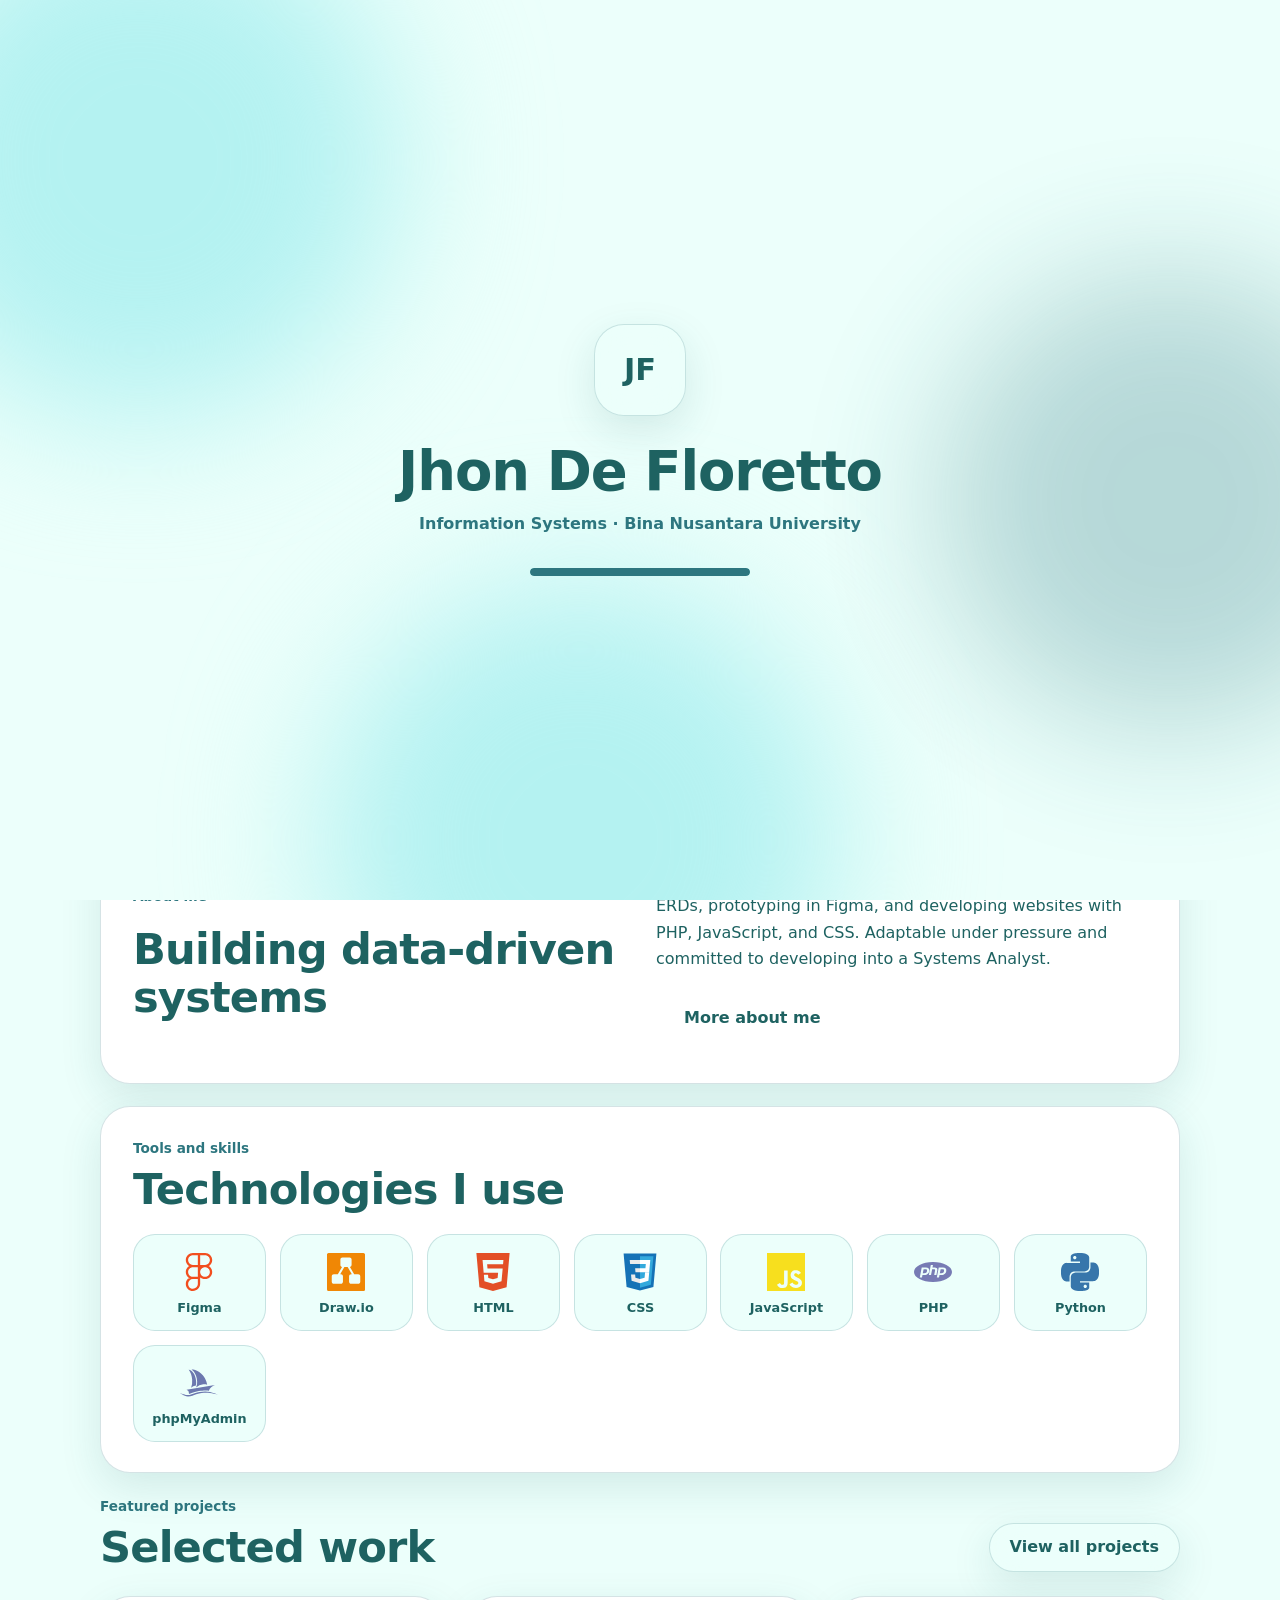
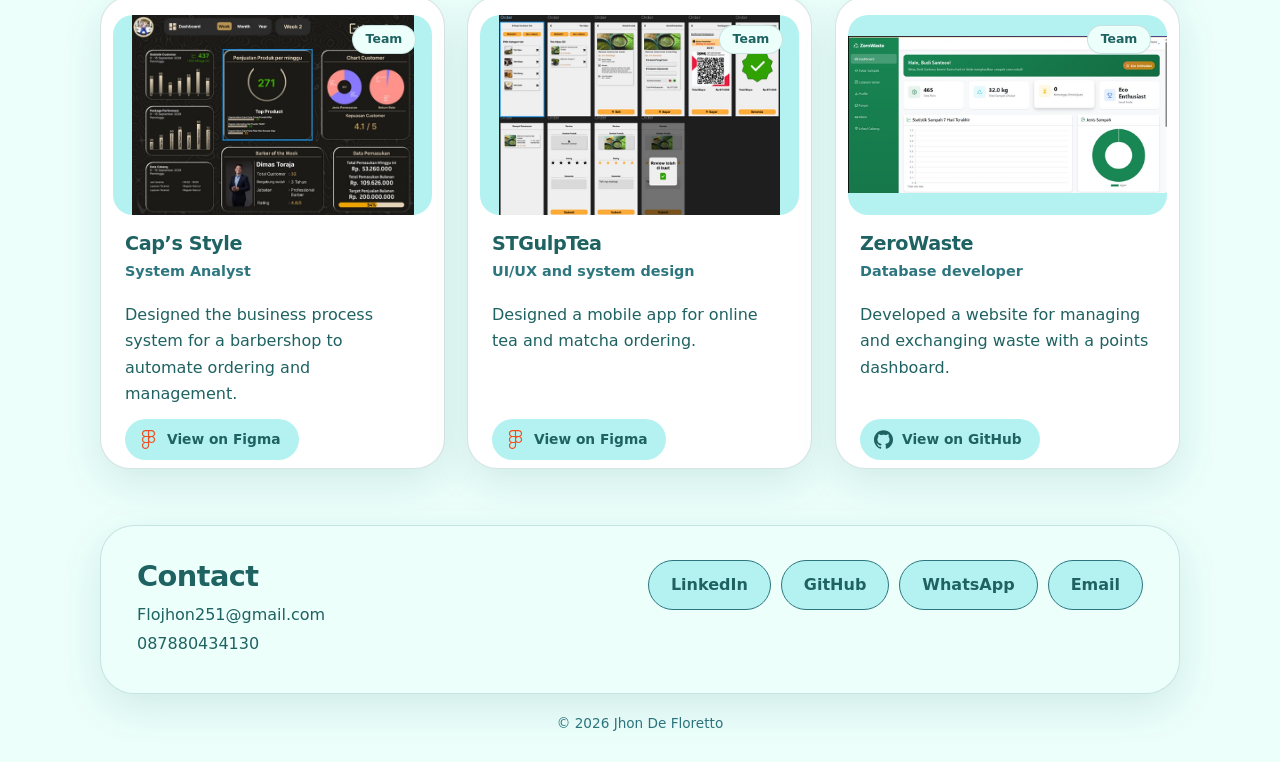
==== commit 21114f90: "Add files via upload" ====
--- a/index.html
+++ b/index.html
@@ -1,365 +1,64 @@
-<!doctype html>
+<!DOCTYPE html>
 <html lang="en">
-  <head>
-    <meta charset="utf-8" />
-    <meta
-      name="viewport"
-      content="width=device-width, initial-scale=1, viewport-fit=cover"
-    />
-    <title>Portfolio | Jhon De Floretto</title>
-    <script>
-      (function () {
-        var d = document.documentElement,
-          t = location.hash === "#t";
-        if (t) d.classList.add("arriving", "nosplash");
-      })();
-    </script>
-    <link rel="preconnect" href="https://fonts.googleapis.com" />
-    <link rel="preconnect" href="https://fonts.gstatic.com" crossorigin />
-    <link
-      href="https://fonts.googleapis.com/css2?family=Plus+Jakarta+Sans:wght@400;500;600;700;800&display=swap"
-      rel="stylesheet"
-    />
-    <link rel="stylesheet" href="css/style.css" />
-    <noscript
-      ><style>
-        .rv {
-          opacity: 1;
-          --ty: 0px;
-        }
-        .w > span {
-          transform: none;
-        }
-        .hero .lab,
-        .hero .role,
-        .hero .d,
-        .hero .btns,
-        .hero .pw {
-          opacity: 1;
-          transform: none;
-        }
-      </style></noscript
-    >
-  </head>
-  <body>
-    <div class="bg"><i></i><i></i><i></i></div>
-    <div id="prog"></div>
-    <div id="splash">
-      <div class="bg"><i></i><i></i><i></i></div>
-      <div class="sp">
-        <div class="mark glass">JF</div>
-        <h1>Jhon De Floretto</h1>
-        <p>Information Systems · Bina Nusantara University</p>
-        <div class="ld"><i></i></div>
-      </div>
+<head>
+<meta charset="utf-8">
+<meta name="viewport" content="width=device-width, initial-scale=1, viewport-fit=cover">
+<title>Portfolio | Jhon De Floretto</title>
+<script>(function(){var d=document.documentElement,t=location.hash==='#t';if(t)d.classList.add('arriving','nosplash')})()</script>
+<link rel="preconnect" href="https://fonts.googleapis.com"><link rel="preconnect" href="https://fonts.gstatic.com" crossorigin><link href="https://fonts.googleapis.com/css2?family=Plus+Jakarta+Sans:wght@400;500;600;700;800&display=swap" rel="stylesheet">
+<link rel="stylesheet" href="style.css">
+<noscript><style>.rv{opacity:1;--ty:0px}.w>span{transform:none}.hero .lab,.hero .role,.hero .d,.hero .btns,.hero .pw{opacity:1;transform:none}</style></noscript>
+</head>
+<body>
+<div class="bg"><i></i><i></i><i></i></div>
+<div id="prog"></div>
+<div id="splash"><div class="bg"><i></i><i></i><i></i></div><div class="sp"><div class="mark glass">JF</div><h1>Jhon De Floretto</h1><p>Information Systems · Bina Nusantara University</p><div class="ld"><i></i></div></div></div>
+<div id="cv" aria-hidden="true"><i></i><i></i></div>
+<header>
+  <div class="bar glass">
+    <a class="logo" href="index.html"><b>JF</b><span><strong>Jhon De Floretto</strong><small>Information Systems Student</small></span></a>
+    <nav><a href="index.html" class="on" aria-current="page">Home</a><a href="about.html">About Me</a><a href="experience.html">My Experience</a><a href="skills.html">Skills</a><a href="projects.html">Project</a></nav>
+    <a class="cta" href="#contact">Contact</a>
+  </div>
+</header>
+<main class="page">
+<section class="hero">
+  <div>
+    <p class="lab">Hello, I’m</p>
+    <h1 data-split>Jhon De Floretto</h1>
+    <p class="role">Aspiring Systems Analyst</p>
+    <p class="d">Master Track student in Information Systems at Bina Nusantara University, with strong analytical skills in database design, systems analysis, and requirements analysis.</p>
+    <div class="btns"><a class="btn" href="projects.html">View my projects</a><a class="btn alt" href="about.html">About me</a></div>
+  </div>
+  <div class="pw">
+    <div class="frame glass tilt"><img src="photo.jpg" alt="Portrait of Jhon De Floretto in a black suit and navy tie"></div>
+    <div class="badges">
+      <div class="badge glass"><b data-count="3.95" data-dec="2">3.95</b><span>GPA, Master of Information Systems Management</span></div>
+      <div class="badge glass"><b data-count="6">6</b><span>Projects in analysis, design, and web</span></div>
     </div>
-    <div id="cv" aria-hidden="true"><i></i><i></i></div>
-    <header>
-      <div class="bar glass">
-        <a class="logo" href="index.html"
-          ><b>JF</b
-          ><span
-            ><strong>Jhon De Floretto</strong
-            ><small>Information Systems Student</small></span
-          ></a
-        >
-        <nav>
-          <a href="index.html" class="on" aria-current="page">Home</a
-          ><a href="about.html">About Me</a
-          ><a href="experience.html">My Experience</a
-          ><a href="skills.html">Skills</a><a href="projects.html">Project</a>
-        </nav>
-        <a class="cta" href="#contact">Contact</a>
-      </div>
-    </header>
-    <main class="page">
-      <section class="hero">
-        <div>
-          <p class="lab">Hello, I’m</p>
-          <h1 data-split>Jhon De Floretto</h1>
-          <p class="role">Aspiring Systems Analyst</p>
-          <p class="d">
-            Master Track student in Information Systems at Bina Nusantara
-            University, with strong analytical skills in database design,
-            systems analysis, and requirements analysis.
-          </p>
-          <div class="btns">
-            <a class="btn" href="projects.html">View my projects</a
-            ><a class="btn alt" href="about.html">About me</a>
-          </div>
-        </div>
-        <div class="pw">
-          <div class="frame glass tilt">
-            <img
-              src="assets/images/photo.jpg"
-              alt="Portrait of Jhon De Floretto in a black suit and navy tie"
-            />
-          </div>
-          <div class="badges">
-            <div class="badge glass">
-              <b data-count="3.95" data-dec="2">3.95</b
-              ><span>GPA, Master of Information Systems Management</span>
-            </div>
-            <div class="badge glass">
-              <b data-count="6">6</b
-              ><span>Projects in analysis, design, and web</span>
-            </div>
-          </div>
-        </div>
-      </section>
-      <div class="card about rv">
-        <div>
-          <p class="lab">About me</p>
-          <h2 style="margin-bottom: 14px">Building data-driven systems</h2>
-        </div>
-        <div>
-          <p>
-            Experienced in building and managing databases, designing ERDs,
-            prototyping in Figma, and developing websites with PHP, JavaScript,
-            and CSS. Adaptable under pressure and committed to developing into a
-            Systems Analyst.
-          </p>
-          <a class="btn alt" href="about.html" style="display: inline-block"
-            >More about me</a
-          >
-        </div>
-      </div>
-      <div class="card rv">
-        <p class="lab">Tools and skills</p>
-        <h2 style="margin-bottom: 20px">Technologies I use</h2>
-        <div class="tiles">
-          <div class="tile rv tilt">
-            <svg viewBox="0 0 24 24" aria-hidden="true">
-              <path
-                fill="#F24E1E"
-                d="M15.852 8.981h-4.588V0h4.588c2.476 0 4.49 2.014 4.49 4.49s-2.014 4.491-4.49 4.491zM12.735 7.51h3.117c1.665 0 3.019-1.355 3.019-3.019s-1.355-3.019-3.019-3.019h-3.117V7.51zm0 1.471H8.148c-2.476 0-4.49-2.014-4.49-4.49S5.672 0 8.148 0h4.588v8.981zm-4.587-7.51c-1.665 0-3.019 1.355-3.019 3.019s1.354 3.02 3.019 3.02h3.117V1.471H8.148zm4.587 15.019H8.148c-2.476 0-4.49-2.014-4.49-4.49s2.014-4.49 4.49-4.49h4.588v8.98zM8.148 8.981c-1.665 0-3.019 1.355-3.019 3.019s1.355 3.019 3.019 3.019h3.117V8.981H8.148zM8.172 24c-2.489 0-4.515-2.014-4.515-4.49s2.014-4.49 4.49-4.49h4.588v4.441c0 2.503-2.047 4.539-4.563 4.539zm-.024-7.51a3.023 3.023 0 0 0-3.019 3.019c0 1.665 1.365 3.019 3.044 3.019 1.705 0 3.093-1.376 3.093-3.068v-2.97H8.148zm7.704 0h-.098c-2.476 0-4.49-2.014-4.49-4.49s2.014-4.49 4.49-4.49h.098c2.476 0 4.49 2.014 4.49 4.49s-2.014 4.49-4.49 4.49zm-.097-7.509c-1.665 0-3.019 1.355-3.019 3.019s1.355 3.019 3.019 3.019h.098c1.665 0 3.019-1.355 3.019-3.019s-1.355-3.019-3.019-3.019h-.098z"
-              /></svg
-            >Figma
-          </div>
-          <div class="tile rv tilt">
-            <svg viewBox="0 0 24 24" aria-hidden="true">
-              <path
-                fill="#F08705"
-                d="M19.69 13.419h-2.527l-2.667-4.555a1.292 1.292 0 001.035-1.28V4.16c0-.725-.576-1.312-1.302-1.312H9.771c-.726 0-1.312.576-1.312 1.301v3.435c0 .619.426 1.152 1.034 1.28l-2.666 4.555H4.309c-.725 0-1.312.576-1.312 1.301v3.435c0 .725.576 1.312 1.302 1.312h4.458c.726 0 1.312-.576 1.312-1.302v-3.434c0-.726-.576-1.312-1.301-1.312h-.437l2.645-4.523h2.059l2.656 4.523h-.438c-.725 0-1.312.576-1.312 1.301v3.435c0 .725.576 1.312 1.302 1.312H19.7c.726 0 1.312-.576 1.312-1.302v-3.434c0-.726-.576-1.312-1.301-1.312zM24 22.976c0 .565-.459 1.024-1.013 1.024H1.024A1.022 1.022 0 010 22.987V1.024C0 .459.459 0 1.013 0h21.963C23.541 0 24 .459 24 1.013z"
-              /></svg
-            >Draw.io
-          </div>
-          <div class="tile rv tilt">
-            <svg viewBox="0 0 24 24" aria-hidden="true">
-              <path
-                fill="#E34F26"
-                d="M1.5 0h21l-1.91 21.563L11.977 24l-8.564-2.438L1.5 0zm7.031 9.75l-.232-2.718 10.059.003.23-2.622L5.412 4.41l.698 8.01h9.126l-.326 3.426-2.91.804-2.955-.81-.188-2.11H6.248l.33 4.171L12 19.351l5.379-1.443.744-8.157H8.531z"
-              /></svg
-            >HTML
-          </div>
-          <div class="tile rv tilt">
-            <svg aria-hidden="true" viewBox="0 0 128 128">
-              <path
-                fill="#1572B6"
-                d="M18.814 114.123L8.76 1.352h110.48l-10.064 112.754-45.243 12.543-45.119-12.526z"
-              />
-              <path
-                fill="#33A9DC"
-                d="M64.001 117.062l36.559-10.136 8.601-96.354h-45.16v106.49z"
-              />
-              <path
-                fill="#fff"
-                d="M64.001 51.429h18.302l1.264-14.163H64.001V23.435h34.682l-.332 3.711-3.4 38.114h-30.95V51.429z"
-              />
-              <path
-                fill="#EBEBEB"
-                d="M64.083 87.349l-.061.018-15.403-4.159-.985-11.031H33.752l1.937 21.717 28.331 7.863.063-.018v-14.39z"
-              />
-              <path
-                fill="#fff"
-                d="M81.127 64.675l-1.666 18.522-15.426 4.164v14.39l28.354-7.858.208-2.337 2.406-26.881H81.127z"
-              />
-              <path
-                fill="#EBEBEB"
-                d="M64.048 23.435v13.831H30.64l-.277-3.108-.63-7.012-.331-3.711h34.646zm-.047 27.996v13.831H48.792l-.277-3.108-.631-7.012-.33-3.711h16.447z"
-              /></svg
-            >CSS
-          </div>
-          <div class="tile rv tilt">
-            <svg viewBox="0 0 24 24" aria-hidden="true">
-              <path
-                fill="#F7DF1E"
-                d="M0 0h24v24H0V0zm22.034 18.276c-.175-1.095-.888-2.015-3.003-2.873-.736-.345-1.554-.585-1.797-1.14-.091-.33-.105-.51-.046-.705.15-.646.915-.84 1.515-.66.39.12.75.42.976.9 1.034-.676 1.034-.676 1.755-1.125-.27-.42-.404-.601-.586-.78-.63-.705-1.469-1.065-2.834-1.034l-.705.089c-.676.165-1.32.525-1.71 1.005-1.14 1.291-.811 3.541.569 4.471 1.365 1.02 3.361 1.244 3.616 2.205.24 1.17-.87 1.545-1.966 1.41-.811-.18-1.26-.586-1.755-1.336l-1.83 1.051c.21.48.45.689.81 1.109 1.74 1.756 6.09 1.666 6.871-1.004.029-.09.24-.705.074-1.65l.046.067zm-8.983-7.245h-2.248c0 1.938-.009 3.864-.009 5.805 0 1.232.063 2.363-.138 2.711-.33.689-1.18.601-1.566.48-.396-.196-.597-.466-.83-.855-.063-.105-.11-.196-.127-.196l-1.825 1.125c.305.63.75 1.172 1.324 1.517.855.51 2.004.675 3.207.405.783-.226 1.458-.691 1.811-1.411.51-.93.402-2.07.397-3.346.012-2.054 0-4.109 0-6.179l.004-.056z"
-              /></svg
-            >JavaScript
-          </div>
-          <div class="tile rv tilt">
-            <svg viewBox="0 0 24 24" aria-hidden="true">
-              <path
-                fill="#777BB4"
-                d="M7.01 10.207h-.944l-.515 2.648h.838c.556 0 .97-.105 1.242-.314.272-.21.455-.559.55-1.049.092-.47.05-.802-.124-.995-.175-.193-.523-.29-1.047-.29zM12 5.688C5.373 5.688 0 8.514 0 12s5.373 6.313 12 6.313S24 15.486 24 12c0-3.486-5.373-6.312-12-6.312zm-3.26 7.451c-.261.25-.575.438-.917.551-.336.108-.765.164-1.285.164H5.357l-.327 1.681H3.652l1.23-6.326h2.65c.797 0 1.378.209 1.744.628.366.418.476 1.002.33 1.752a2.836 2.836 0 0 1-.305.847c-.143.255-.33.49-.561.703zm4.024.715l.543-2.799c.063-.318.039-.536-.068-.651-.107-.116-.336-.174-.687-.174H11.46l-.704 3.625H9.388l1.23-6.327h1.367l-.327 1.682h1.218c.767 0 1.295.134 1.586.401s.378.7.263 1.299l-.572 2.944h-1.389zm7.597-2.265a2.782 2.782 0 0 1-.305.847c-.143.255-.33.49-.561.703a2.44 2.44 0 0 1-.917.551c-.336.108-.765.164-1.286.164h-1.18l-.327 1.682h-1.378l1.23-6.326h2.649c.797 0 1.378.209 1.744.628.366.417.477 1.001.331 1.751zM17.766 10.207h-.943l-.516 2.648h.838c.557 0 .971-.105 1.242-.314.272-.21.455-.559.551-1.049.092-.47.049-.802-.125-.995s-.524-.29-1.047-.29z"
-              /></svg
-            >PHP
-          </div>
-          <div class="tile rv tilt">
-            <svg viewBox="0 0 24 24" aria-hidden="true">
-              <path
-                fill="#3776AB"
-                d="M14.25.18l.9.2.73.26.59.3.45.32.34.34.25.34.16.33.1.3.04.26.02.2-.01.13V8.5l-.05.63-.13.55-.21.46-.26.38-.3.31-.33.25-.35.19-.35.14-.33.1-.3.07-.26.04-.21.02H8.77l-.69.05-.59.14-.5.22-.41.27-.33.32-.27.35-.2.36-.15.37-.1.35-.07.32-.04.27-.02.21v3.06H3.17l-.21-.03-.28-.07-.32-.12-.35-.18-.36-.26-.36-.36-.35-.46-.32-.59-.28-.73-.21-.88-.14-1.05-.05-1.23.06-1.22.16-1.04.24-.87.32-.71.36-.57.4-.44.42-.33.42-.24.4-.16.36-.1.32-.05.24-.01h.16l.06.01h8.16v-.83H6.18l-.01-2.75-.02-.37.05-.34.11-.31.17-.28.25-.26.31-.23.38-.2.44-.18.51-.15.58-.12.64-.1.71-.06.77-.04.84-.02 1.27.05zm-6.3 1.98l-.23.33-.08.41.08.41.23.34.33.22.41.09.41-.09.33-.22.23-.34.08-.41-.08-.41-.23-.33-.33-.22-.41-.09-.41.09zm13.09 3.95l.28.06.32.12.35.18.36.27.36.35.35.47.32.59.28.73.21.88.14 1.04.05 1.23-.06 1.23-.16 1.04-.24.86-.32.71-.36.57-.4.45-.42.33-.42.24-.4.16-.36.09-.32.05-.24.02-.16-.01h-8.22v.82h5.84l.01 2.76.02.36-.05.34-.11.31-.17.29-.25.25-.31.24-.38.2-.44.17-.51.15-.58.13-.64.09-.71.07-.77.04-.84.01-1.27-.04-1.07-.14-.9-.2-.73-.25-.59-.3-.45-.33-.34-.34-.25-.34-.16-.33-.1-.3-.04-.25-.02-.2.01-.13v-5.34l.05-.64.13-.54.21-.46.26-.38.3-.32.33-.24.35-.2.35-.14.33-.1.3-.06.26-.04.21-.02.13-.01h5.84l.69-.05.59-.14.5-.21.41-.28.33-.32.27-.35.2-.36.15-.36.1-.35.07-.32.04-.28.02-.21V6.07h2.09l.14.01zm-6.47 14.25l-.23.33-.08.41.08.41.23.33.33.23.41.08.41-.08.33-.23.23-.33.08-.41-.08-.41-.23-.33-.33-.23-.41-.08-.41.08z"
-              /></svg
-            >Python
-          </div>
-          <div class="tile rv tilt">
-            <svg viewBox="0 0 24 24" aria-hidden="true">
-              <path
-                fill="#6C78AF"
-                d="M5.463 3.476C6.69 5.225 7.497 7.399 7.68 9.798a12.9 12.9 0 0 1-.672 5.254 4.29 4.29 0 0 1 2.969-1.523c.05-.004.099-.006.148-.008.08-.491.47-3.45-.977-6.68-1.068-2.386-3-3.16-3.685-3.365Zm1.777.037s2.406 1.066 3.326 5.547c.607 2.955.049 4.836-.402 5.773a7.347 7.347 0 0 1 4.506-1.994c.86-.065 1.695.02 2.482.233-.1-.741-.593-3.414-2.732-5.92-3.263-3.823-7.18-3.64-7.18-3.64Zm14.817 9.701-17.92 3.049a2.284 2.284 0 0 1 1.535 2.254 2.31 2.31 0 0 1-.106.61c.055-.027 2.689-1.275 6.342-2.034 3.238-.673 5.723-.36 6.285-.273a6.46 6.46 0 0 1 3.864-3.606zm-6.213 4.078c-2.318 0-4.641.495-6.614 1.166-2.868.976-2.951 1.348-5.55 1.043C1.844 19.286 0 18.386 0 18.386s2.406 1.97 4.914 2.127c1.986.125 3.505-.822 5.315-1.414 2.661-.871 4.511-.97 6.253-.975C19.361 18.116 24 19.353 24 19.353s-2.11-1.044-5.033-1.72a13.885 13.885 0 0 0-3.123-.34Z"
-              /></svg
-            >phpMyAdmin
-          </div>
-        </div>
-      </div>
-      <div class="more">
-        <div>
-          <p class="lab">Featured projects</p>
-          <h2>Selected work</h2>
-        </div>
-        <a class="glass" href="projects.html">View all projects</a>
-      </div>
-      <div class="grid">
-        <article class="card rv tilt">
-          <span class="tag">Team</span
-          ><button
-            class="pic"
-            type="button"
-            data-lightbox="assets/images/cap.jpg"
-            data-cap="Cap’s Style"
-          >
-            <img
-              src="assets/images/cap.jpg"
-              alt="Dashboard design for the Cap’s Style barbershop system"
-              loading="lazy"
-            /><span class="zoom">View image</span>
-          </button>
-          <div class="in">
-            <h3>Cap’s Style</h3>
-            <p class="meta">System Analyst</p>
-            <p>
-              Designed the business process system for a barbershop to automate
-              ordering and management.
-            </p>
-            <a
-              class="view"
-              href="https://www.figma.com/proto/UPyUlLnW04OOwvaFUleBT7/Untitled?node-id=4-33&starting-point-node-id=4%3A33"
-              target="_blank"
-              rel="noopener"
-              aria-label="View Cap’s Style on Figma"
-              ><svg viewBox="0 0 24 24" aria-hidden="true">
-                <path
-                  fill="#F24E1E"
-                  d="M15.852 8.981h-4.588V0h4.588c2.476 0 4.49 2.014 4.49 4.49s-2.014 4.491-4.49 4.491zM12.735 7.51h3.117c1.665 0 3.019-1.355 3.019-3.019s-1.355-3.019-3.019-3.019h-3.117V7.51zm0 1.471H8.148c-2.476 0-4.49-2.014-4.49-4.49S5.672 0 8.148 0h4.588v8.981zm-4.587-7.51c-1.665 0-3.019 1.355-3.019 3.019s1.354 3.02 3.019 3.02h3.117V1.471H8.148zm4.587 15.019H8.148c-2.476 0-4.49-2.014-4.49-4.49s2.014-4.49 4.49-4.49h4.588v8.98zM8.148 8.981c-1.665 0-3.019 1.355-3.019 3.019s1.355 3.019 3.019 3.019h3.117V8.981H8.148zM8.172 24c-2.489 0-4.515-2.014-4.515-4.49s2.014-4.49 4.49-4.49h4.588v4.441c0 2.503-2.047 4.539-4.563 4.539zm-.024-7.51a3.023 3.023 0 0 0-3.019 3.019c0 1.665 1.365 3.019 3.044 3.019 1.705 0 3.093-1.376 3.093-3.068v-2.97H8.148zm7.704 0h-.098c-2.476 0-4.49-2.014-4.49-4.49s2.014-4.49 4.49-4.49h.098c2.476 0 4.49 2.014 4.49 4.49s-2.014 4.49-4.49 4.49zm-.097-7.509c-1.665 0-3.019 1.355-3.019 3.019s1.355 3.019 3.019 3.019h.098c1.665 0 3.019-1.355 3.019-3.019s-1.355-3.019-3.019-3.019h-.098z"
-                />
-              </svg>
-              View on Figma</a
-            >
-          </div>
-        </article>
-        <article class="card rv tilt">
-          <span class="tag">Team</span
-          ><button
-            class="pic"
-            type="button"
-            data-lightbox="assets/images/stgulptea.jpg"
-            data-cap="STGulpTea"
-          >
-            <img
-              src="assets/images/stgulptea.jpg"
-              alt="Mobile app screens for STGulpTea tea ordering"
-              loading="lazy"
-            /><span class="zoom">View image</span>
-          </button>
-          <div class="in">
-            <h3>STGulpTea</h3>
-            <p class="meta">UI/UX and system design</p>
-            <p>Designed a mobile app for online tea and matcha ordering.</p>
-            <a
-              class="view"
-              href="https://www.figma.com/design/BtXgfFF76Al51pSpiuJZuM/Untitled?node-id=0-1&p=f&t=4jkxa110dBilZIH3-0"
-              target="_blank"
-              rel="noopener"
-              aria-label="View STGulpTea on Figma"
-              ><svg viewBox="0 0 24 24" aria-hidden="true">
-                <path
-                  fill="#F24E1E"
-                  d="M15.852 8.981h-4.588V0h4.588c2.476 0 4.49 2.014 4.49 4.49s-2.014 4.491-4.49 4.491zM12.735 7.51h3.117c1.665 0 3.019-1.355 3.019-3.019s-1.355-3.019-3.019-3.019h-3.117V7.51zm0 1.471H8.148c-2.476 0-4.49-2.014-4.49-4.49S5.672 0 8.148 0h4.588v8.981zm-4.587-7.51c-1.665 0-3.019 1.355-3.019 3.019s1.354 3.02 3.019 3.02h3.117V1.471H8.148zm4.587 15.019H8.148c-2.476 0-4.49-2.014-4.49-4.49s2.014-4.49 4.49-4.49h4.588v8.98zM8.148 8.981c-1.665 0-3.019 1.355-3.019 3.019s1.355 3.019 3.019 3.019h3.117V8.981H8.148zM8.172 24c-2.489 0-4.515-2.014-4.515-4.49s2.014-4.49 4.49-4.49h4.588v4.441c0 2.503-2.047 4.539-4.563 4.539zm-.024-7.51a3.023 3.023 0 0 0-3.019 3.019c0 1.665 1.365 3.019 3.044 3.019 1.705 0 3.093-1.376 3.093-3.068v-2.97H8.148zm7.704 0h-.098c-2.476 0-4.49-2.014-4.49-4.49s2.014-4.49 4.49-4.49h.098c2.476 0 4.49 2.014 4.49 4.49s-2.014 4.49-4.49 4.49zm-.097-7.509c-1.665 0-3.019 1.355-3.019 3.019s1.355 3.019 3.019 3.019h.098c1.665 0 3.019-1.355 3.019-3.019s-1.355-3.019-3.019-3.019h-.098z"
-                />
-              </svg>
-              View on Figma</a
-            >
-          </div>
-        </article>
-        <article class="card rv tilt">
-          <span class="tag">Team</span
-          ><button
-            class="pic"
-            type="button"
-            data-lightbox="assets/images/zerowaste.jpg"
-            data-cap="ZeroWaste"
-          >
-            <img
-              src="assets/images/zerowaste.jpg"
-              alt="ZeroWaste dashboard showing points and waste statistics"
-              loading="lazy"
-            /><span class="zoom">View image</span>
-          </button>
-          <div class="in">
-            <h3>ZeroWaste</h3>
-            <p class="meta">Database developer</p>
-            <p>
-              Developed a website for managing and exchanging waste with a
-              points dashboard.
-            </p>
-            <a
-              class="view"
-              href="https://github.com/JhonDeFloretto/Tugas_Akhir_Lecture"
-              target="_blank"
-              rel="noopener"
-              aria-label="View ZeroWaste on GitHub"
-              ><svg viewBox="0 0 24 24" aria-hidden="true">
-                <path
-                  fill="#1E6261"
-                  d="M12 .297c-6.63 0-12 5.373-12 12 0 5.303 3.438 9.8 8.205 11.385.6.113.82-.258.82-.577 0-.285-.01-1.04-.015-2.04-3.338.724-4.042-1.61-4.042-1.61C4.422 18.07 3.633 17.7 3.633 17.7c-1.087-.744.084-.729.084-.729 1.205.084 1.838 1.236 1.838 1.236 1.07 1.835 2.809 1.305 3.495.998.108-.776.417-1.305.76-1.605-2.665-.3-5.466-1.332-5.466-5.93 0-1.31.465-2.38 1.235-3.22-.135-.303-.54-1.523.105-3.176 0 0 1.005-.322 3.3 1.23.96-.267 1.98-.399 3-.405 1.02.006 2.04.138 3 .405 2.28-1.552 3.285-1.23 3.285-1.23.645 1.653.24 2.873.12 3.176.765.84 1.23 1.91 1.23 3.22 0 4.61-2.805 5.625-5.475 5.92.42.36.81 1.096.81 2.22 0 1.606-.015 2.896-.015 3.286 0 .315.21.69.825.57C20.565 22.092 24 17.592 24 12.297c0-6.627-5.373-12-12-12"
-                />
-              </svg>
-              View on GitHub</a
-            >
-          </div>
-        </article>
-      </div>
-    </main>
-    <footer>
-      <div class="fc glass">
-        <div>
-          <h3>Contact</h3>
-          <p>Flojhon251@gmail.com</p>
-          <p>087880434130</p>
-        </div>
-        <div class="links">
-          <a
-            href="https://www.linkedin.com/in/jhon-de-floretto-67709a324"
-            target="_blank"
-            rel="noopener"
-            >LinkedIn</a
-          >
-          <a
-            href="https://github.com/JhonDeFloretto"
-            target="_blank"
-            rel="noopener"
-            >GitHub</a
-          >
-          <a href="https://wa.me/6287880434130" target="_blank" rel="noopener"
-            >WhatsApp</a
-          >
-          <a href="mailto:Flojhon251@gmail.com">Email</a>
-        </div>
-      </div>
-      <div class="copy">© 2026 Jhon De Floretto</div>
-    </footer>
-    <script src="js/main.js"></script>
-  </body>
+  </div>
+</section>
+<div class="card about rv">
+  <div><p class="lab">About me</p><h2 style="margin-bottom:14px">Building data-driven systems</h2></div>
+  <div><p>Experienced in building and managing databases, designing ERDs, prototyping in Figma, and developing websites with PHP, JavaScript, and CSS. Adaptable under pressure and committed to developing into a Systems Analyst.</p><a class="btn alt" href="about.html" style="display:inline-block">More about me</a></div>
+</div>
+<div class="card rv"><p class="lab">Tools and skills</p><h2 style="margin-bottom:20px">Technologies I use</h2>
+<div class="tiles"><div class="tile rv tilt"><svg viewBox="0 0 24 24" aria-hidden="true"><path fill="#F24E1E" d="M15.852 8.981h-4.588V0h4.588c2.476 0 4.49 2.014 4.49 4.49s-2.014 4.491-4.49 4.491zM12.735 7.51h3.117c1.665 0 3.019-1.355 3.019-3.019s-1.355-3.019-3.019-3.019h-3.117V7.51zm0 1.471H8.148c-2.476 0-4.49-2.014-4.49-4.49S5.672 0 8.148 0h4.588v8.981zm-4.587-7.51c-1.665 0-3.019 1.355-3.019 3.019s1.354 3.02 3.019 3.02h3.117V1.471H8.148zm4.587 15.019H8.148c-2.476 0-4.49-2.014-4.49-4.49s2.014-4.49 4.49-4.49h4.588v8.98zM8.148 8.981c-1.665 0-3.019 1.355-3.019 3.019s1.355 3.019 3.019 3.019h3.117V8.981H8.148zM8.172 24c-2.489 0-4.515-2.014-4.515-4.49s2.014-4.49 4.49-4.49h4.588v4.441c0 2.503-2.047 4.539-4.563 4.539zm-.024-7.51a3.023 3.023 0 0 0-3.019 3.019c0 1.665 1.365 3.019 3.044 3.019 1.705 0 3.093-1.376 3.093-3.068v-2.97H8.148zm7.704 0h-.098c-2.476 0-4.49-2.014-4.49-4.49s2.014-4.49 4.49-4.49h.098c2.476 0 4.49 2.014 4.49 4.49s-2.014 4.49-4.49 4.49zm-.097-7.509c-1.665 0-3.019 1.355-3.019 3.019s1.355 3.019 3.019 3.019h.098c1.665 0 3.019-1.355 3.019-3.019s-1.355-3.019-3.019-3.019h-.098z"/></svg>Figma</div><div class="tile rv tilt"><svg viewBox="0 0 24 24" aria-hidden="true"><path fill="#F08705" d="M19.69 13.419h-2.527l-2.667-4.555a1.292 1.292 0 001.035-1.28V4.16c0-.725-.576-1.312-1.302-1.312H9.771c-.726 0-1.312.576-1.312 1.301v3.435c0 .619.426 1.152 1.034 1.28l-2.666 4.555H4.309c-.725 0-1.312.576-1.312 1.301v3.435c0 .725.576 1.312 1.302 1.312h4.458c.726 0 1.312-.576 1.312-1.302v-3.434c0-.726-.576-1.312-1.301-1.312h-.437l2.645-4.523h2.059l2.656 4.523h-.438c-.725 0-1.312.576-1.312 1.301v3.435c0 .725.576 1.312 1.302 1.312H19.7c.726 0 1.312-.576 1.312-1.302v-3.434c0-.726-.576-1.312-1.301-1.312zM24 22.976c0 .565-.459 1.024-1.013 1.024H1.024A1.022 1.022 0 010 22.987V1.024C0 .459.459 0 1.013 0h21.963C23.541 0 24 .459 24 1.013z"/></svg>Draw.io</div><div class="tile rv tilt"><svg viewBox="0 0 24 24" aria-hidden="true"><path fill="#E34F26" d="M1.5 0h21l-1.91 21.563L11.977 24l-8.564-2.438L1.5 0zm7.031 9.75l-.232-2.718 10.059.003.23-2.622L5.412 4.41l.698 8.01h9.126l-.326 3.426-2.91.804-2.955-.81-.188-2.11H6.248l.33 4.171L12 19.351l5.379-1.443.744-8.157H8.531z"/></svg>HTML</div><div class="tile rv tilt"><svg aria-hidden="true" viewBox="0 0 128 128"><path fill="#1572B6" d="M18.814 114.123L8.76 1.352h110.48l-10.064 112.754-45.243 12.543-45.119-12.526z"/><path fill="#33A9DC" d="M64.001 117.062l36.559-10.136 8.601-96.354h-45.16v106.49z"/><path fill="#fff" d="M64.001 51.429h18.302l1.264-14.163H64.001V23.435h34.682l-.332 3.711-3.4 38.114h-30.95V51.429z"/><path fill="#EBEBEB" d="M64.083 87.349l-.061.018-15.403-4.159-.985-11.031H33.752l1.937 21.717 28.331 7.863.063-.018v-14.39z"/><path fill="#fff" d="M81.127 64.675l-1.666 18.522-15.426 4.164v14.39l28.354-7.858.208-2.337 2.406-26.881H81.127z"/><path fill="#EBEBEB" d="M64.048 23.435v13.831H30.64l-.277-3.108-.63-7.012-.331-3.711h34.646zm-.047 27.996v13.831H48.792l-.277-3.108-.631-7.012-.33-3.711h16.447z"/></svg>CSS</div><div class="tile rv tilt"><svg viewBox="0 0 24 24" aria-hidden="true"><path fill="#F7DF1E" d="M0 0h24v24H0V0zm22.034 18.276c-.175-1.095-.888-2.015-3.003-2.873-.736-.345-1.554-.585-1.797-1.14-.091-.33-.105-.51-.046-.705.15-.646.915-.84 1.515-.66.39.12.75.42.976.9 1.034-.676 1.034-.676 1.755-1.125-.27-.42-.404-.601-.586-.78-.63-.705-1.469-1.065-2.834-1.034l-.705.089c-.676.165-1.32.525-1.71 1.005-1.14 1.291-.811 3.541.569 4.471 1.365 1.02 3.361 1.244 3.616 2.205.24 1.17-.87 1.545-1.966 1.41-.811-.18-1.26-.586-1.755-1.336l-1.83 1.051c.21.48.45.689.81 1.109 1.74 1.756 6.09 1.666 6.871-1.004.029-.09.24-.705.074-1.65l.046.067zm-8.983-7.245h-2.248c0 1.938-.009 3.864-.009 5.805 0 1.232.063 2.363-.138 2.711-.33.689-1.18.601-1.566.48-.396-.196-.597-.466-.83-.855-.063-.105-.11-.196-.127-.196l-1.825 1.125c.305.63.75 1.172 1.324 1.517.855.51 2.004.675 3.207.405.783-.226 1.458-.691 1.811-1.411.51-.93.402-2.07.397-3.346.012-2.054 0-4.109 0-6.179l.004-.056z"/></svg>JavaScript</div><div class="tile rv tilt"><svg viewBox="0 0 24 24" aria-hidden="true"><path fill="#777BB4" d="M7.01 10.207h-.944l-.515 2.648h.838c.556 0 .97-.105 1.242-.314.272-.21.455-.559.55-1.049.092-.47.05-.802-.124-.995-.175-.193-.523-.29-1.047-.29zM12 5.688C5.373 5.688 0 8.514 0 12s5.373 6.313 12 6.313S24 15.486 24 12c0-3.486-5.373-6.312-12-6.312zm-3.26 7.451c-.261.25-.575.438-.917.551-.336.108-.765.164-1.285.164H5.357l-.327 1.681H3.652l1.23-6.326h2.65c.797 0 1.378.209 1.744.628.366.418.476 1.002.33 1.752a2.836 2.836 0 0 1-.305.847c-.143.255-.33.49-.561.703zm4.024.715l.543-2.799c.063-.318.039-.536-.068-.651-.107-.116-.336-.174-.687-.174H11.46l-.704 3.625H9.388l1.23-6.327h1.367l-.327 1.682h1.218c.767 0 1.295.134 1.586.401s.378.7.263 1.299l-.572 2.944h-1.389zm7.597-2.265a2.782 2.782 0 0 1-.305.847c-.143.255-.33.49-.561.703a2.44 2.44 0 0 1-.917.551c-.336.108-.765.164-1.286.164h-1.18l-.327 1.682h-1.378l1.23-6.326h2.649c.797 0 1.378.209 1.744.628.366.417.477 1.001.331 1.751zM17.766 10.207h-.943l-.516 2.648h.838c.557 0 .971-.105 1.242-.314.272-.21.455-.559.551-1.049.092-.47.049-.802-.125-.995s-.524-.29-1.047-.29z"/></svg>PHP</div><div class="tile rv tilt"><svg viewBox="0 0 24 24" aria-hidden="true"><path fill="#3776AB" d="M14.25.18l.9.2.73.26.59.3.45.32.34.34.25.34.16.33.1.3.04.26.02.2-.01.13V8.5l-.05.63-.13.55-.21.46-.26.38-.3.31-.33.25-.35.19-.35.14-.33.1-.3.07-.26.04-.21.02H8.77l-.69.05-.59.14-.5.22-.41.27-.33.32-.27.35-.2.36-.15.37-.1.35-.07.32-.04.27-.02.21v3.06H3.17l-.21-.03-.28-.07-.32-.12-.35-.18-.36-.26-.36-.36-.35-.46-.32-.59-.28-.73-.21-.88-.14-1.05-.05-1.23.06-1.22.16-1.04.24-.87.32-.71.36-.57.4-.44.42-.33.42-.24.4-.16.36-.1.32-.05.24-.01h.16l.06.01h8.16v-.83H6.18l-.01-2.75-.02-.37.05-.34.11-.31.17-.28.25-.26.31-.23.38-.2.44-.18.51-.15.58-.12.64-.1.71-.06.77-.04.84-.02 1.27.05zm-6.3 1.98l-.23.33-.08.41.08.41.23.34.33.22.41.09.41-.09.33-.22.23-.34.08-.41-.08-.41-.23-.33-.33-.22-.41-.09-.41.09zm13.09 3.95l.28.06.32.12.35.18.36.27.36.35.35.47.32.59.28.73.21.88.14 1.04.05 1.23-.06 1.23-.16 1.04-.24.86-.32.71-.36.57-.4.45-.42.33-.42.24-.4.16-.36.09-.32.05-.24.02-.16-.01h-8.22v.82h5.84l.01 2.76.02.36-.05.34-.11.31-.17.29-.25.25-.31.24-.38.2-.44.17-.51.15-.58.13-.64.09-.71.07-.77.04-.84.01-1.27-.04-1.07-.14-.9-.2-.73-.25-.59-.3-.45-.33-.34-.34-.25-.34-.16-.33-.1-.3-.04-.25-.02-.2.01-.13v-5.34l.05-.64.13-.54.21-.46.26-.38.3-.32.33-.24.35-.2.35-.14.33-.1.3-.06.26-.04.21-.02.13-.01h5.84l.69-.05.59-.14.5-.21.41-.28.33-.32.27-.35.2-.36.15-.36.1-.35.07-.32.04-.28.02-.21V6.07h2.09l.14.01zm-6.47 14.25l-.23.33-.08.41.08.41.23.33.33.23.41.08.41-.08.33-.23.23-.33.08-.41-.08-.41-.23-.33-.33-.23-.41-.08-.41.08z"/></svg>Python</div><div class="tile rv tilt"><svg viewBox="0 0 24 24" aria-hidden="true"><path fill="#6C78AF" d="M5.463 3.476C6.69 5.225 7.497 7.399 7.68 9.798a12.9 12.9 0 0 1-.672 5.254 4.29 4.29 0 0 1 2.969-1.523c.05-.004.099-.006.148-.008.08-.491.47-3.45-.977-6.68-1.068-2.386-3-3.16-3.685-3.365Zm1.777.037s2.406 1.066 3.326 5.547c.607 2.955.049 4.836-.402 5.773a7.347 7.347 0 0 1 4.506-1.994c.86-.065 1.695.02 2.482.233-.1-.741-.593-3.414-2.732-5.92-3.263-3.823-7.18-3.64-7.18-3.64Zm14.817 9.701-17.92 3.049a2.284 2.284 0 0 1 1.535 2.254 2.31 2.31 0 0 1-.106.61c.055-.027 2.689-1.275 6.342-2.034 3.238-.673 5.723-.36 6.285-.273a6.46 6.46 0 0 1 3.864-3.606zm-6.213 4.078c-2.318 0-4.641.495-6.614 1.166-2.868.976-2.951 1.348-5.55 1.043C1.844 19.286 0 18.386 0 18.386s2.406 1.97 4.914 2.127c1.986.125 3.505-.822 5.315-1.414 2.661-.871 4.511-.97 6.253-.975C19.361 18.116 24 19.353 24 19.353s-2.11-1.044-5.033-1.72a13.885 13.885 0 0 0-3.123-.34Z"/></svg>phpMyAdmin</div></div></div>
+<div class="more"><div><p class="lab">Featured projects</p><h2>Selected work</h2></div><a class="glass" href="projects.html">View all projects</a></div>
+<div class="grid"><article class="card rv tilt"><span class="tag">Team</span><button class="pic" type="button" data-lightbox="cap.jpg" data-cap="Cap’s Style"><img src="cap.jpg" alt="Dashboard design for the Cap’s Style barbershop system" loading="lazy"><span class="zoom">View image</span></button><div class="in"><h3>Cap’s Style</h3><p class="meta">System Analyst</p><p>Designed the business process system for a barbershop to automate ordering and management.</p><a class="view" href="https://www.figma.com/proto/UPyUlLnW04OOwvaFUleBT7/Untitled?node-id=4-33&starting-point-node-id=4%3A33" target="_blank" rel="noopener" aria-label="View Cap’s Style on Figma"><svg viewBox="0 0 24 24" aria-hidden="true"><path fill="#F24E1E" d="M15.852 8.981h-4.588V0h4.588c2.476 0 4.49 2.014 4.49 4.49s-2.014 4.491-4.49 4.491zM12.735 7.51h3.117c1.665 0 3.019-1.355 3.019-3.019s-1.355-3.019-3.019-3.019h-3.117V7.51zm0 1.471H8.148c-2.476 0-4.49-2.014-4.49-4.49S5.672 0 8.148 0h4.588v8.981zm-4.587-7.51c-1.665 0-3.019 1.355-3.019 3.019s1.354 3.02 3.019 3.02h3.117V1.471H8.148zm4.587 15.019H8.148c-2.476 0-4.49-2.014-4.49-4.49s2.014-4.49 4.49-4.49h4.588v8.98zM8.148 8.981c-1.665 0-3.019 1.355-3.019 3.019s1.355 3.019 3.019 3.019h3.117V8.981H8.148zM8.172 24c-2.489 0-4.515-2.014-4.515-4.49s2.014-4.49 4.49-4.49h4.588v4.441c0 2.503-2.047 4.539-4.563 4.539zm-.024-7.51a3.023 3.023 0 0 0-3.019 3.019c0 1.665 1.365 3.019 3.044 3.019 1.705 0 3.093-1.376 3.093-3.068v-2.97H8.148zm7.704 0h-.098c-2.476 0-4.49-2.014-4.49-4.49s2.014-4.49 4.49-4.49h.098c2.476 0 4.49 2.014 4.49 4.49s-2.014 4.49-4.49 4.49zm-.097-7.509c-1.665 0-3.019 1.355-3.019 3.019s1.355 3.019 3.019 3.019h.098c1.665 0 3.019-1.355 3.019-3.019s-1.355-3.019-3.019-3.019h-.098z"/></svg> View on Figma</a></div></article><article class="card rv tilt"><span class="tag">Team</span><button class="pic" type="button" data-lightbox="stgulptea.jpg" data-cap="STGulpTea"><img src="stgulptea.jpg" alt="Mobile app screens for STGulpTea tea ordering" loading="lazy"><span class="zoom">View image</span></button><div class="in"><h3>STGulpTea</h3><p class="meta">UI/UX and system design</p><p>Designed a mobile app for online tea and matcha ordering.</p><a class="view" href="https://www.figma.com/design/BtXgfFF76Al51pSpiuJZuM/Untitled?node-id=0-1&p=f&t=4jkxa110dBilZIH3-0" target="_blank" rel="noopener" aria-label="View STGulpTea on Figma"><svg viewBox="0 0 24 24" aria-hidden="true"><path fill="#F24E1E" d="M15.852 8.981h-4.588V0h4.588c2.476 0 4.49 2.014 4.49 4.49s-2.014 4.491-4.49 4.491zM12.735 7.51h3.117c1.665 0 3.019-1.355 3.019-3.019s-1.355-3.019-3.019-3.019h-3.117V7.51zm0 1.471H8.148c-2.476 0-4.49-2.014-4.49-4.49S5.672 0 8.148 0h4.588v8.981zm-4.587-7.51c-1.665 0-3.019 1.355-3.019 3.019s1.354 3.02 3.019 3.02h3.117V1.471H8.148zm4.587 15.019H8.148c-2.476 0-4.49-2.014-4.49-4.49s2.014-4.49 4.49-4.49h4.588v8.98zM8.148 8.981c-1.665 0-3.019 1.355-3.019 3.019s1.355 3.019 3.019 3.019h3.117V8.981H8.148zM8.172 24c-2.489 0-4.515-2.014-4.515-4.49s2.014-4.49 4.49-4.49h4.588v4.441c0 2.503-2.047 4.539-4.563 4.539zm-.024-7.51a3.023 3.023 0 0 0-3.019 3.019c0 1.665 1.365 3.019 3.044 3.019 1.705 0 3.093-1.376 3.093-3.068v-2.97H8.148zm7.704 0h-.098c-2.476 0-4.49-2.014-4.49-4.49s2.014-4.49 4.49-4.49h.098c2.476 0 4.49 2.014 4.49 4.49s-2.014 4.49-4.49 4.49zm-.097-7.509c-1.665 0-3.019 1.355-3.019 3.019s1.355 3.019 3.019 3.019h.098c1.665 0 3.019-1.355 3.019-3.019s-1.355-3.019-3.019-3.019h-.098z"/></svg> View on Figma</a></div></article><article class="card rv tilt"><span class="tag">Team</span><button class="pic" type="button" data-lightbox="zerowaste.jpg" data-cap="ZeroWaste"><img src="zerowaste.jpg" alt="ZeroWaste dashboard showing points and waste statistics" loading="lazy"><span class="zoom">View image</span></button><div class="in"><h3>ZeroWaste</h3><p class="meta">Database developer</p><p>Developed a website for managing and exchanging waste with a points dashboard.</p><a class="view" href="https://github.com/JhonDeFloretto/Tugas_Akhir_Lecture" target="_blank" rel="noopener" aria-label="View ZeroWaste on GitHub"><svg viewBox="0 0 24 24" aria-hidden="true"><path fill="#1E6261" d="M12 .297c-6.63 0-12 5.373-12 12 0 5.303 3.438 9.8 8.205 11.385.6.113.82-.258.82-.577 0-.285-.01-1.04-.015-2.04-3.338.724-4.042-1.61-4.042-1.61C4.422 18.07 3.633 17.7 3.633 17.7c-1.087-.744.084-.729.084-.729 1.205.084 1.838 1.236 1.838 1.236 1.07 1.835 2.809 1.305 3.495.998.108-.776.417-1.305.76-1.605-2.665-.3-5.466-1.332-5.466-5.93 0-1.31.465-2.38 1.235-3.22-.135-.303-.54-1.523.105-3.176 0 0 1.005-.322 3.3 1.23.96-.267 1.98-.399 3-.405 1.02.006 2.04.138 3 .405 2.28-1.552 3.285-1.23 3.285-1.23.645 1.653.24 2.873.12 3.176.765.84 1.23 1.91 1.23 3.22 0 4.61-2.805 5.625-5.475 5.92.42.36.81 1.096.81 2.22 0 1.606-.015 2.896-.015 3.286 0 .315.21.69.825.57C20.565 22.092 24 17.592 24 12.297c0-6.627-5.373-12-12-12"/></svg> View on GitHub</a></div></article></div>
+</main>
+<footer>
+  <div class="fc glass">
+    <div><h3>Contact</h3><p>Flojhon251@gmail.com</p><p>087880434130</p></div>
+    <div class="links">
+      <a href="https://www.linkedin.com/in/jhon-de-floretto-67709a324" target="_blank" rel="noopener">LinkedIn</a>
+      <a href="https://github.com/JhonDeFloretto" target="_blank" rel="noopener">GitHub</a>
+      <a href="https://wa.me/6287880434130" target="_blank" rel="noopener">WhatsApp</a>
+      <a href="mailto:Flojhon251@gmail.com">Email</a>
+    </div>
+  </div>
+  <div class="copy">© 2026 Jhon De Floretto</div>
+</footer>
+<script src="main.js"></script>
+</body>
 </html>
--- a/style.css
+++ b/style.css
@@ -0,0 +1,200 @@
+/* Jhon De Floretto portfolio — shared styles */
+:root{--d:#1E6261;--m:#2D767F;--l:#B4F2F1;--p:#ECFFFB;--w:#fff;--g:rgba(236,255,251,.62);--ln:rgba(45,118,127,.2);--sh:0 14px 40px rgba(30,98,97,.13);
+color-scheme:light;box-sizing:border-box;padding-top:env(safe-area-inset-top,0px);padding-bottom:env(safe-area-inset-bottom,0px)}
+*,*::before,*::after{box-sizing:border-box}
+html{scroll-padding-top:90px;scroll-behavior:smooth}
+body{margin:0;background:var(--p);color:var(--d);font:400 1rem/1.65 'Plus Jakarta Sans',system-ui,sans-serif;position:relative;overflow-x:hidden}
+h1,h2,h3{margin:0;line-height:1.12;letter-spacing:-.02em}
+a{color:inherit}
+a:focus-visible,button:focus-visible{outline:3px solid var(--m);outline-offset:3px}
+img{max-width:100%}
+
+/* background (unchanged look) */
+.bg{position:fixed;inset:0;z-index:-1;overflow:hidden}
+.bg i{position:absolute;border-radius:50%;filter:blur(70px);transition:transform .8s cubic-bezier(.2,.8,.2,1)}
+.bg i:nth-child(1){width:520px;height:520px;background:var(--l);left:-120px;top:-100px;transform:translate(calc(var(--mx,0)*40px),calc(var(--my,0)*30px))}
+.bg i:nth-child(2){width:460px;height:460px;background:var(--m);opacity:.28;right:-120px;top:30%;transform:translate(calc(var(--mx,0)*-50px),calc(var(--my,0)*-30px))}
+.bg i:nth-child(3){width:520px;height:520px;background:var(--l);left:25%;bottom:-200px;transform:translate(calc(var(--mx,0)*30px),calc(var(--my,0)*-40px))}
+.glass{background:var(--g);backdrop-filter:blur(16px);-webkit-backdrop-filter:blur(16px);border:1px solid var(--ln);box-shadow:var(--sh),inset 0 1px 0 var(--p)}
+
+/* scroll progress + cursor ring */
+#prog{position:fixed;left:0;top:0;height:3px;width:100%;transform:scaleX(0);transform-origin:left;background:var(--m);z-index:60}
+
+/* splash (index only) */
+#splash{position:fixed;inset:0;z-index:100;display:grid;place-items:center;background:var(--p);overflow:hidden;transition:opacity .8s,transform .8s cubic-bezier(.7,0,.3,1)}
+#splash.go{opacity:0;transform:scale(1.06)}
+.nosplash #splash{display:none}
+.sp{position:relative;text-align:center;padding:24px}
+.mark{width:92px;height:92px;margin:0 auto 26px;border-radius:30px;display:grid;place-items:center;font-size:1.9rem;font-weight:800;animation:rise .8s both}
+.sp h1{font-size:clamp(2rem,7vw,3.4rem);font-weight:800;animation:rise .8s .25s both}
+.sp p{margin:8px 0 30px;color:var(--m);font-weight:600;animation:rise .8s .45s both}
+.ld{width:220px;height:8px;border-radius:9px;margin:auto;overflow:hidden;background:var(--l)}
+.ld i{display:block;height:100%;border-radius:9px;background:var(--m);transform-origin:left;animation:fill 2.2s .4s cubic-bezier(.5,0,.2,1) both}
+@keyframes fill{from{transform:scaleX(0)}}
+@keyframes rise{from{opacity:0;transform:translateY(22px)}}
+
+/* page change between html files */
+#cv{position:fixed;inset:0;z-index:90;visibility:hidden;pointer-events:none;overflow:hidden}
+#cv.on,.arriving #cv{visibility:visible}
+#cv.on{pointer-events:all}
+#cv i{position:absolute;inset:0;transform:translateY(100%)}
+#cv i:first-child{background:var(--m)}#cv i:last-child{background:var(--l)}
+.arriving #cv i{transform:none}
+#cv.up i{transform:none;transition:transform .55s cubic-bezier(.7,0,.2,1)}
+#cv.up i:last-child{transition-delay:.1s}
+#cv.out i{transform:translateY(-100%);transition:transform .55s cubic-bezier(.7,0,.2,1)}
+#cv.out i:first-child{transition-delay:.1s}
+
+/* header + menu */
+header{position:sticky;top:env(safe-area-inset-top,0px);z-index:20;padding:16px 20px 0}
+.bar{max-width:1120px;margin:auto;display:flex;align-items:center;justify-content:space-between;gap:14px;border-radius:26px;padding:10px 12px 10px 14px}
+.logo{display:flex;align-items:center;gap:11px;text-decoration:none;white-space:nowrap}
+.logo b{width:40px;height:40px;border-radius:14px;display:grid;place-items:center;background:var(--l);border:1px solid var(--ln);font-weight:800;transition:transform .3s cubic-bezier(.3,1.6,.5,1)}
+.logo:hover b{transform:rotate(-10deg) scale(1.1)}
+.logo strong{display:block;font-size:.98rem;line-height:1.15}.logo small{display:block;color:var(--m);font-size:.75rem;font-weight:500}
+nav{position:relative;display:flex;gap:2px;overflow-x:auto;scrollbar-width:none;-ms-overflow-style:none;padding:4px}
+nav::-webkit-scrollbar{display:none;width:0;height:0}
+nav a{position:relative;z-index:1;text-decoration:none;padding:8px 17px;border-radius:99px;font-weight:600;font-size:.9rem;white-space:nowrap;overflow:hidden;color:var(--m);transition:color .2s,transform .18s ease-out}
+nav a:hover{color:var(--d)}
+nav a.on{color:var(--d);font-weight:800}
+.ind{position:absolute;z-index:0;top:4px;bottom:4px;left:0;width:0;border-radius:99px;background:var(--l);border:1.5px solid var(--d);box-shadow:0 5px 14px rgba(30,98,97,.2);pointer-events:none;transition:left .4s cubic-bezier(.3,1.25,.5,1),width .4s cubic-bezier(.3,1.25,.5,1),background .2s,border-color .2s,box-shadow .2s}
+.ind.hov{background:var(--p);border-color:var(--ln);box-shadow:none}
+.cta{position:relative;overflow:hidden;text-decoration:none;font-weight:700;font-size:.9rem;padding:10px 20px;border-radius:99px;background:var(--l);border:1px solid var(--m);white-space:nowrap;transition:transform .18s ease-out}
+
+/* layout + cards (white) */
+.page{max-width:1120px;margin:auto;padding:28px 20px 56px}
+.card{background:var(--w);border:1px solid var(--ln);border-radius:30px;padding:30px 32px;margin-bottom:22px;box-shadow:var(--sh)}
+.lab{color:var(--m);font-weight:700;font-size:.85rem;margin:0 0 6px}
+h2{font-size:clamp(1.9rem,4vw,2.7rem);font-weight:800;margin-bottom:24px}
+h3{font-size:1.2rem;font-weight:700}
+.meta{color:var(--m);font-weight:600;font-size:.9rem;margin:2px 0 0}
+ul{margin:10px 0 0;padding-left:1.15em}li{margin:6px 0}
+
+/* tilt + reveal + magnet */
+.tilt,.rv{transform:perspective(900px) translateY(var(--ty,0px)) rotateX(var(--rx,0deg)) rotateY(var(--ry,0deg));transition:transform .3s ease-out,box-shadow .3s}
+.tilt.live{transition:transform .08s linear,box-shadow .3s}
+.tilt:hover{box-shadow:0 24px 54px rgba(30,98,97,.22)}
+.tilt::after{content:"";position:absolute;inset:0;border-radius:inherit;pointer-events:none;opacity:0;transition:opacity .3s;background:radial-gradient(circle at var(--gx,50%) var(--gy,30%),rgba(180,242,241,.45),transparent 55%)}
+.tilt{position:relative}.tilt:hover::after{opacity:1}
+.rv{opacity:0;--ty:34px;transition:opacity .8s ease var(--d,0s),transform .8s cubic-bezier(.2,.8,.2,1) var(--d,0s)}
+.rv.in{opacity:1;--ty:0px}
+.rv.done{transition:transform .3s ease-out,opacity .3s,box-shadow .3s}
+.rv.done.live{transition:transform .08s linear,box-shadow .3s}
+.btn,.links a,.more a,.view{position:relative;overflow:hidden;transition:transform .18s ease-out,background .2s}
+.btn:active,.view:active,.cta:active,.links a:active,.more a:active,nav a:active{transform:scale(.93)!important}
+.rp{position:absolute;border-radius:50%;background:var(--m);opacity:.35;pointer-events:none;transform:scale(0);animation:rp .65s ease-out forwards}
+@keyframes rp{to{transform:scale(1);opacity:0}}
+
+/* hero */
+.hero{display:grid;grid-template-columns:1.1fr .9fr;gap:36px;align-items:center;padding:18px 8px 34px}
+.hero h1{font-size:clamp(2.8rem,6.4vw,4.8rem);font-weight:800;letter-spacing:-.035em;margin:6px 0 8px}
+.w{display:inline-block;overflow:hidden;vertical-align:bottom;padding-bottom:.1em;margin-right:.22em}
+.w>span{display:inline-block;transform:translateY(110%);transition:transform .9s cubic-bezier(.2,.8,.2,1) calc(var(--i,0)*.12s)}
+.ready .w>span{transform:none}
+.role{font-size:clamp(1.4rem,3vw,2.1rem);font-weight:700;color:var(--m);margin:0}
+.hero p.d{max-width:46ch;margin:18px 0 0;font-size:1.05rem}
+.btns{display:flex;gap:12px;flex-wrap:wrap;margin-top:28px}
+.btn{text-decoration:none;font-weight:700;padding:14px 28px;border-radius:99px;background:var(--l);border:1.5px solid var(--d);box-shadow:0 8px 22px rgba(30,98,97,.2)}
+.btn.alt{background:var(--w);box-shadow:none;border-color:var(--ln)}
+.pw{justify-self:center;width:min(100%,400px)}
+.frame{border-radius:46px;padding:12px;width:100%;cursor:pointer;touch-action:pan-y}
+.frame img{display:block;width:100%;aspect-ratio:5/7;object-fit:cover;object-position:top;border-radius:36px}
+.frame.wob{animation:wob .8s cubic-bezier(.3,1.5,.5,1)}
+@keyframes wob{0%{transform:perspective(900px) rotate(0)}20%{transform:perspective(900px) rotate(-5deg) scale(1.03)}40%{transform:perspective(900px) rotate(4deg) scale(1.02)}60%{transform:perspective(900px) rotate(-2.5deg)}80%{transform:perspective(900px) rotate(1.5deg)}100%{transform:perspective(900px) rotate(0)}}
+.badges{display:grid;grid-template-columns:1fr 1fr;gap:12px;margin-top:16px}
+.badge{border-radius:22px;padding:12px 18px}
+.badge b{display:block;font-size:1.7rem;font-weight:800;line-height:1.1}.badge span{font-size:.78rem;color:var(--m);font-weight:600;display:block;line-height:1.3}
+.about{display:grid;grid-template-columns:1fr 1fr;gap:32px;align-items:center}
+.about p{margin:0 0 18px;max-width:52ch}
+.more{display:flex;justify-content:space-between;align-items:end;gap:12px;flex-wrap:wrap}
+.more a{font-weight:700;text-decoration:none;padding:10px 20px;border-radius:99px;margin-bottom:24px}
+
+/* images */
+.pic{display:block;position:relative;width:100%;padding:0;border:0;border-radius:20px;overflow:hidden;background:var(--l);cursor:zoom-in;aspect-ratio:16/10}
+.pic img{width:100%;height:100%;object-fit:cover;object-position:top;display:block;transition:transform .6s cubic-bezier(.2,.8,.2,1)}
+.pic:hover img{transform:scale(1.08)}
+.pic .zoom{position:absolute;right:12px;bottom:12px;padding:5px 14px;border-radius:99px;background:var(--p);border:1px solid var(--ln);font:700 .78rem 'Plus Jakarta Sans',sans-serif;color:var(--d);opacity:0;transform:translateY(8px);transition:.3s}
+.pic:hover .zoom,.pic:focus-visible .zoom{opacity:1;transform:none}
+#lb{position:fixed;inset:0;z-index:120;display:none;place-items:center;padding:24px;background:rgba(236,255,251,.82);backdrop-filter:blur(14px);cursor:zoom-out}
+#lb.show{display:grid;animation:rise .35s both}
+#lb img{max-width:min(94vw,1100px);max-height:80vh;border-radius:22px;border:6px solid var(--w);box-shadow:var(--sh)}
+#lb p{margin:14px 0 0;text-align:center;font-weight:700}
+
+/* grids */
+.grid{display:grid;grid-template-columns:repeat(auto-fit,minmax(310px,1fr));gap:22px}
+.grid .card{margin:0;padding:16px 16px 24px}
+.grid .card{display:flex;flex-direction:column;padding-bottom:28px}
+.grid .pic{flex:none}
+.grid .in{flex:1;padding:18px 12px 4px;display:flex;flex-direction:column}
+.grid .in p{margin:6px 0 12px}
+.tools{margin-top:auto;display:flex;flex-wrap:wrap;gap:6px}
+.tools span{background:var(--p);border:1px solid var(--ln);padding:3px 12px;border-radius:99px;font-size:.8rem;font-weight:600}
+.tag{position:absolute;right:28px;top:28px;z-index:2;font-size:.78rem;font-weight:700;padding:3px 13px;border-radius:99px;background:var(--p);border:1px solid var(--ln)}
+.ab2{display:grid;grid-template-columns:1.4fr 1fr;gap:22px}.ab2 .card{margin:0}.ab2 p{margin:0 0 14px}
+.stk{display:grid;gap:22px;align-content:start}
+.tl{display:grid;gap:22px}.tl .card{margin:0}
+.exp{display:grid;grid-template-columns:1fr 330px;gap:30px;align-items:center}
+.exp.solo{grid-template-columns:1fr}
+.exp .pic{aspect-ratio:4/3;cursor:zoom-in}
+.tiles{display:grid;grid-template-columns:repeat(auto-fill,minmax(122px,1fr));gap:14px}
+.tile{display:flex;flex-direction:column;align-items:center;gap:9px;padding:18px 8px 14px;border-radius:22px;background:var(--p);border:1px solid var(--ln);font-size:.8rem;font-weight:600;text-align:center;line-height:1.25}
+.tile svg{width:38px;height:38px}
+.tile:hover svg{animation:wig .6s}
+@keyframes wig{25%{transform:rotate(-14deg) scale(1.12)}50%{transform:rotate(10deg) scale(1.12)}75%{transform:rotate(-5deg)}}
+.sk{margin-bottom:22px}.sk h3{margin-bottom:16px}
+
+/* footer */
+footer{max-width:1120px;margin:0 auto;padding:0 20px calc(28px + env(safe-area-inset-bottom,0px))}
+.fc{border-radius:34px;padding:34px 36px;display:flex;justify-content:space-between;gap:28px;flex-wrap:wrap}
+.fc h3{font-size:1.8rem;margin-bottom:10px}.fc p{margin:2px 0}
+.links{display:flex;gap:10px;flex-wrap:wrap;align-items:flex-start}
+.links a{text-decoration:none;font-weight:700;padding:11px 22px;border-radius:99px;background:var(--l);border:1px solid var(--m)}
+.copy{text-align:center;color:var(--m);font-size:.85rem;margin-top:18px}
+
+@media(max-width:800px){
+.hero,.about,.ab2,.exp{grid-template-columns:1fr}.pw{order:-1;width:min(88%,340px)}
+.bar{flex-wrap:wrap}.cta{display:none}nav{order:3;width:100%}.card{padding:24px 22px}.tag{right:22px;top:22px}}
+@media(hover:none){#bub{display:none}}
+@media(prefers-reduced-motion:reduce){*{animation:none!important;transition:none!important}.rv{opacity:1;--ty:0px}.w>span{transform:none}}
+.sub{font-size:1.25rem;font-weight:700;color:var(--m);margin:34px 0 16px}.sub:first-of-type{margin-top:0}
+.tile svg.wide{width:88px;height:38px}
+.pic img{object-fit:contain;object-position:center}
+.exp .pic img{object-fit:cover;object-position:center}
+
+/* home entrance */
+.hero .lab,.hero .role,.hero .d,.hero .btns,.hero .pw{opacity:0;transform:translateY(26px);transition:opacity .8s ease var(--dl,0s),transform .9s cubic-bezier(.2,.8,.2,1) var(--dl,0s)}
+.ready .hero .lab,.ready .hero .role,.ready .hero .d,.ready .hero .btns,.ready .hero .pw{opacity:1;transform:none}
+.hero .lab{--dl:.05s}.hero .pw{--dl:.3s}.hero .role{--dl:.5s}.hero .d{--dl:.65s}.hero .btns{--dl:.8s}
+#splash{cursor:pointer}
+
+/* bubble-wand cursor: system cursor hidden on mouse devices */
+@media(hover:hover) and (pointer:fine){*,*::before,*::after{cursor:none!important}}
+#bub{position:fixed;left:0;top:0;width:0;height:0;pointer-events:none;z-index:200;opacity:0;transition:opacity .3s}
+#bub.on{opacity:1}
+#bub svg{position:absolute;left:-18px;top:-18px;width:48px;height:64px;overflow:visible;transform-origin:18px 18px;filter:drop-shadow(0 4px 6px rgba(30,98,97,.25))}
+
+/* realistic soap bubbles: clear centre, rainbow film on the rim, glossy highlights */
+.pop{position:fixed;left:0;top:0;border-radius:50%;pointer-events:none;z-index:199;opacity:0;
+background:
+radial-gradient(circle at 30% 24%,rgba(255,255,255,.95) 0 7%,rgba(255,255,255,0) 21%),
+radial-gradient(ellipse at 72% 80%,rgba(255,255,255,.55) 0 6%,rgba(255,255,255,0) 19%),
+radial-gradient(circle at 50% 50%,rgba(255,255,255,.05) 0 52%,hsla(var(--h),95%,76%,.25) 76%,hsla(var(--h2),95%,70%,.42) 100%);
+box-shadow:inset 0 0 7px rgba(255,255,255,.6),0 0 7px hsla(var(--h),90%,70%,.4);
+animation:pf .8s cubic-bezier(.2,.7,.3,1) var(--dl,0s) forwards}
+.pop::before{content:"";position:absolute;inset:0;border-radius:50%;opacity:.8;
+background:conic-gradient(from var(--r,0deg),hsla(0,100%,68%,.75),hsla(50,100%,64%,.75),hsla(120,90%,64%,.7),hsla(190,100%,66%,.75),hsla(260,100%,72%,.75),hsla(320,100%,70%,.75),hsla(360,100%,68%,.75));
+-webkit-mask:radial-gradient(circle,transparent 56%,#000 94%);mask:radial-gradient(circle,transparent 56%,#000 94%)}
+@keyframes pf{
+0%{transform:translate(0,0) scale(.3);opacity:0}
+12%{opacity:1}
+60%{transform:translate(var(--dx),var(--dy)) scale(1);opacity:1}
+76%{transform:translate(var(--dx),var(--dy)) scale(1.08);opacity:1}
+88%{transform:translate(var(--dx),var(--dy)) scale(1.22);opacity:.8}
+100%{transform:translate(var(--dx),var(--dy)) scale(1.5);opacity:0}}
+
+/* project view button (tool icon + label) */
+.view{display:inline-flex;align-items:center;gap:9px;align-self:flex-start;padding:9px 18px 9px 14px;border-radius:99px;background:var(--l);border:1.5px solid var(--d);font-weight:700;font-size:.86rem;text-decoration:none;white-space:nowrap}
+.view svg{width:19px;height:19px;flex:none}
+.view:hover{background:var(--w)}
+.grid .in .view{margin-top:auto}
+.grid .in .tools + .view{margin-top:18px}
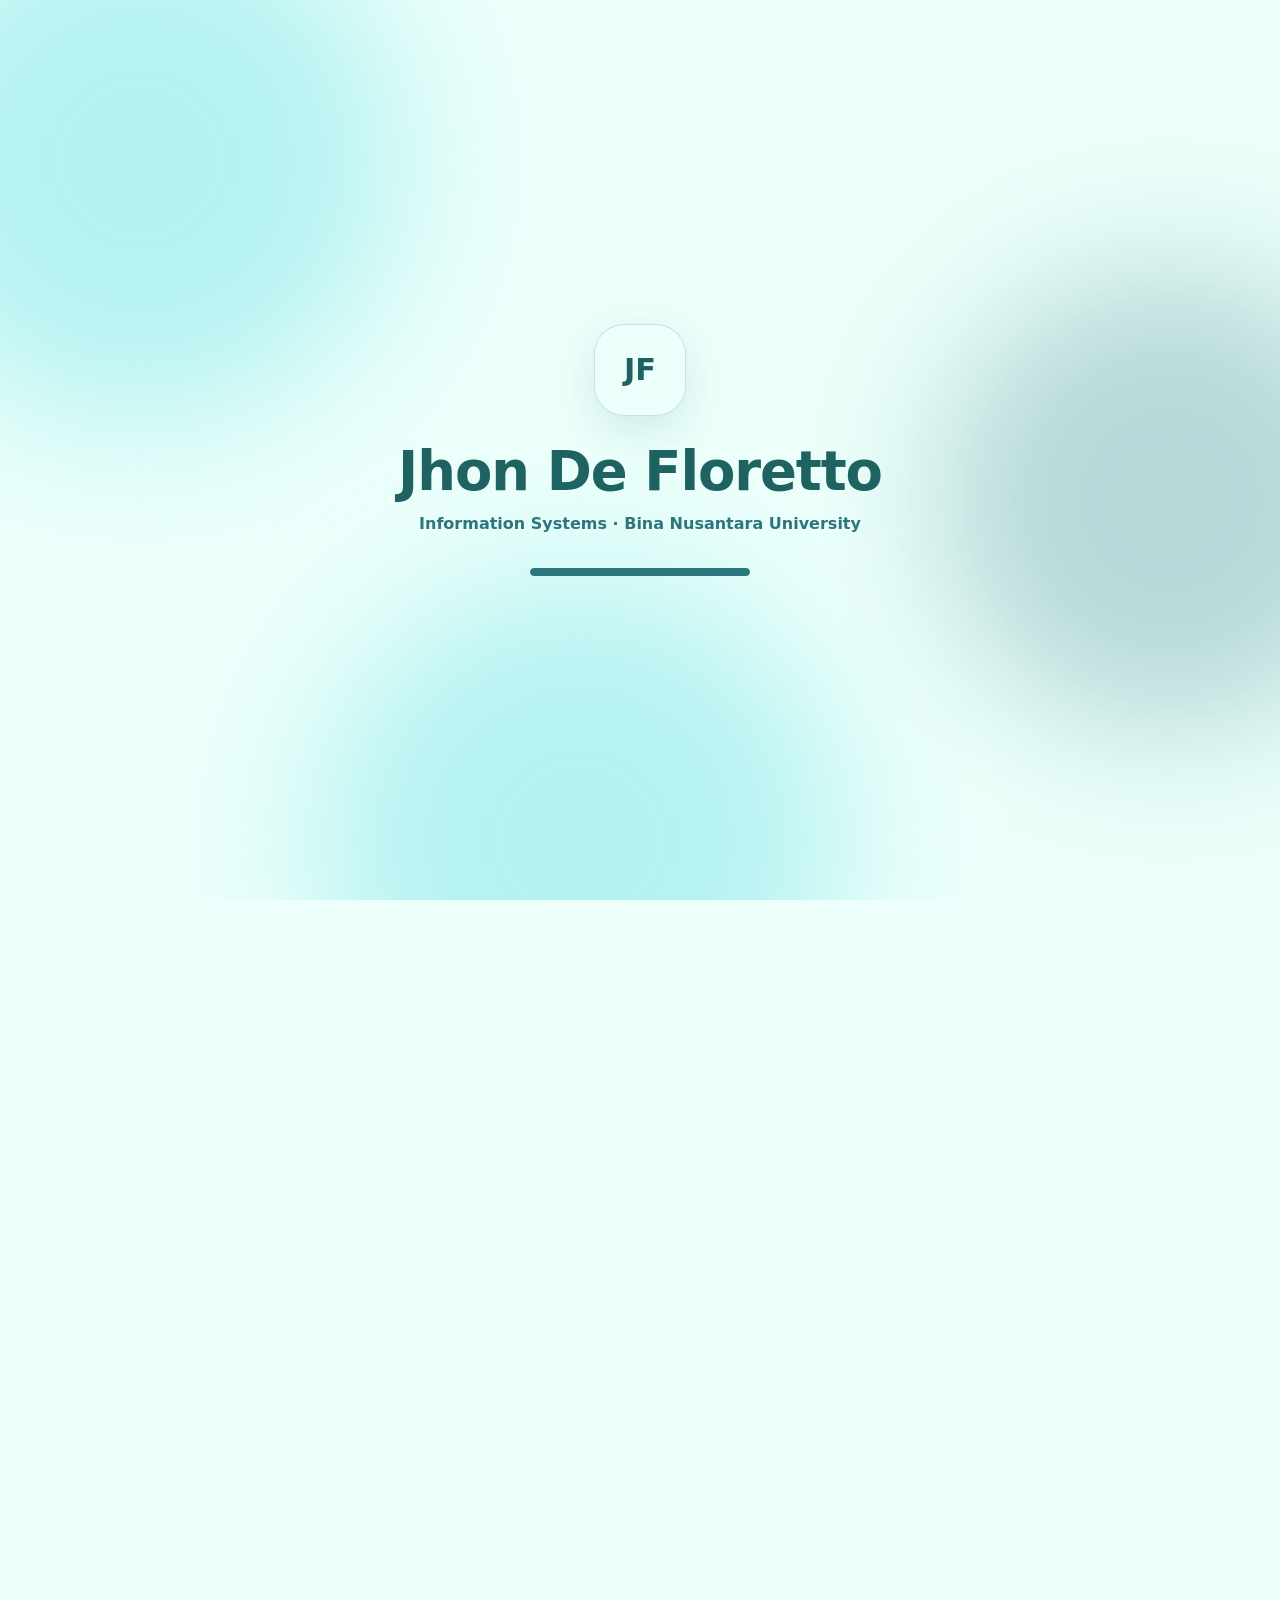
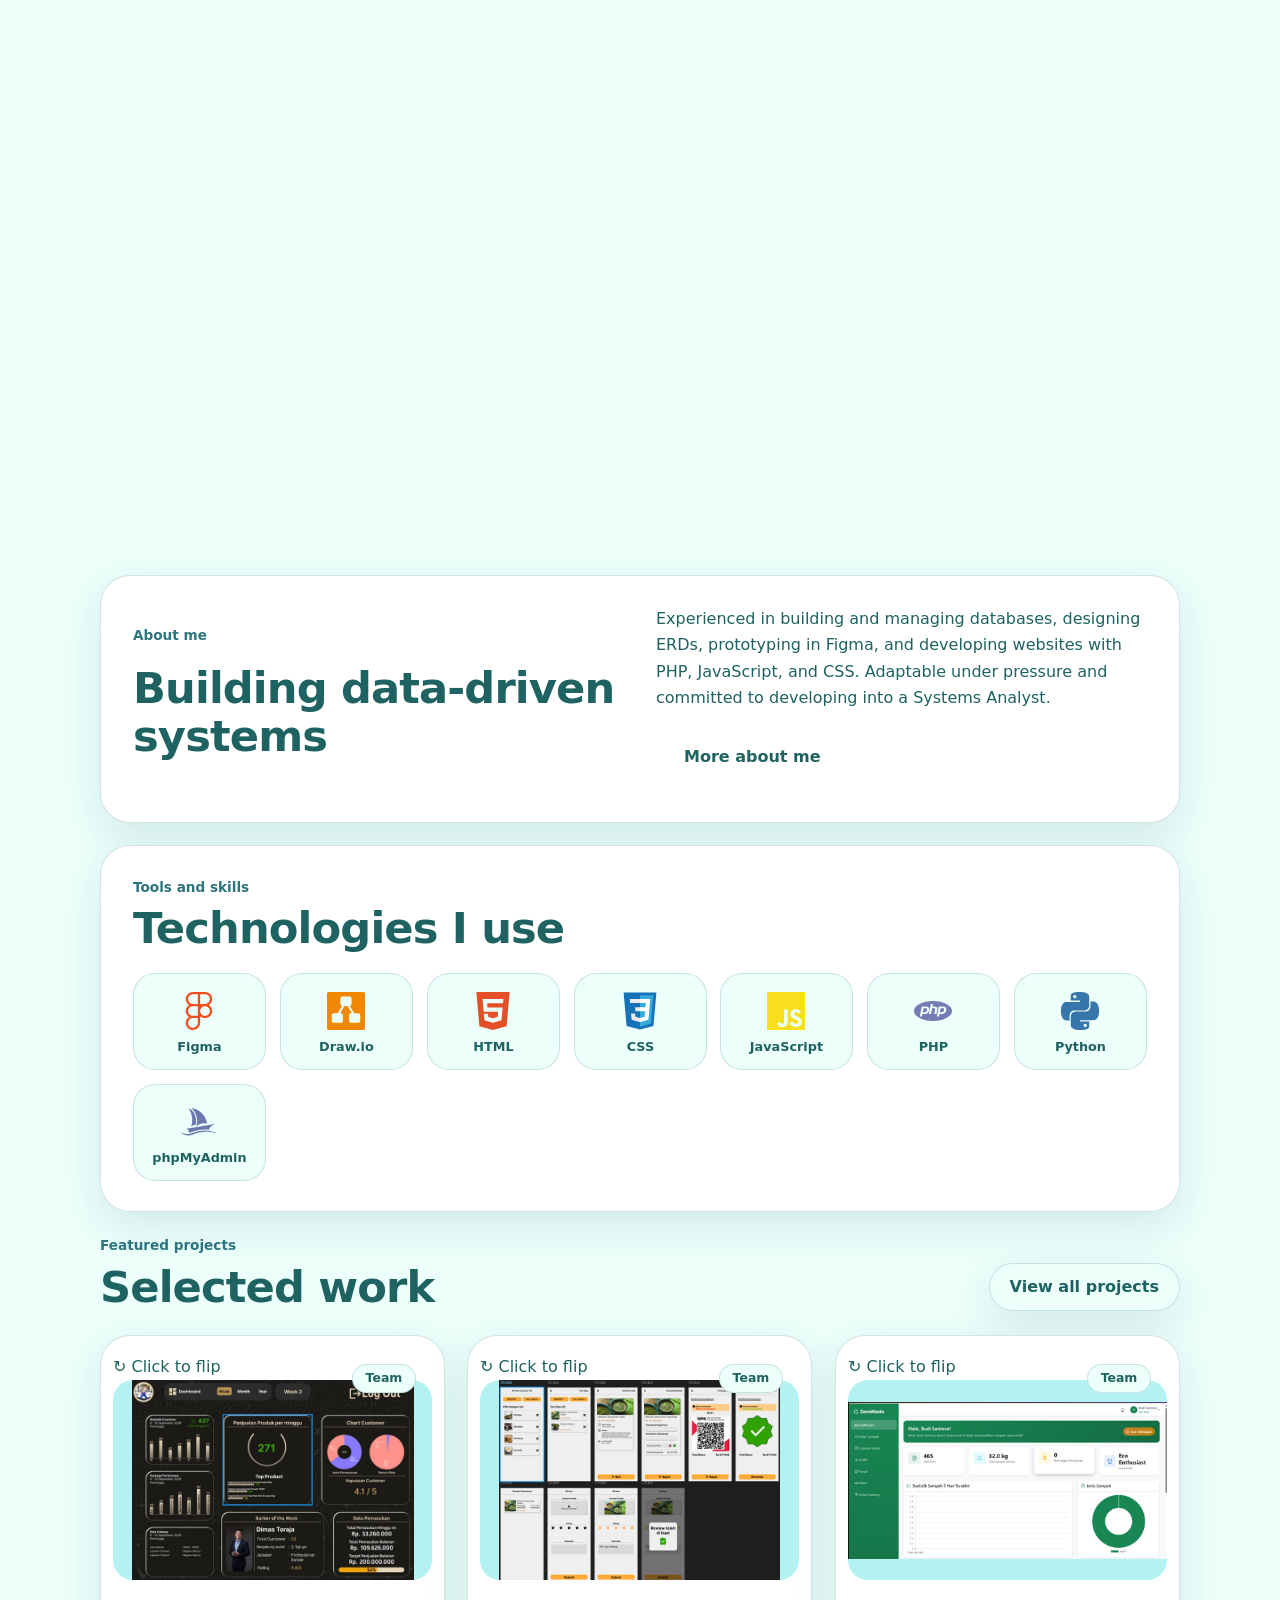
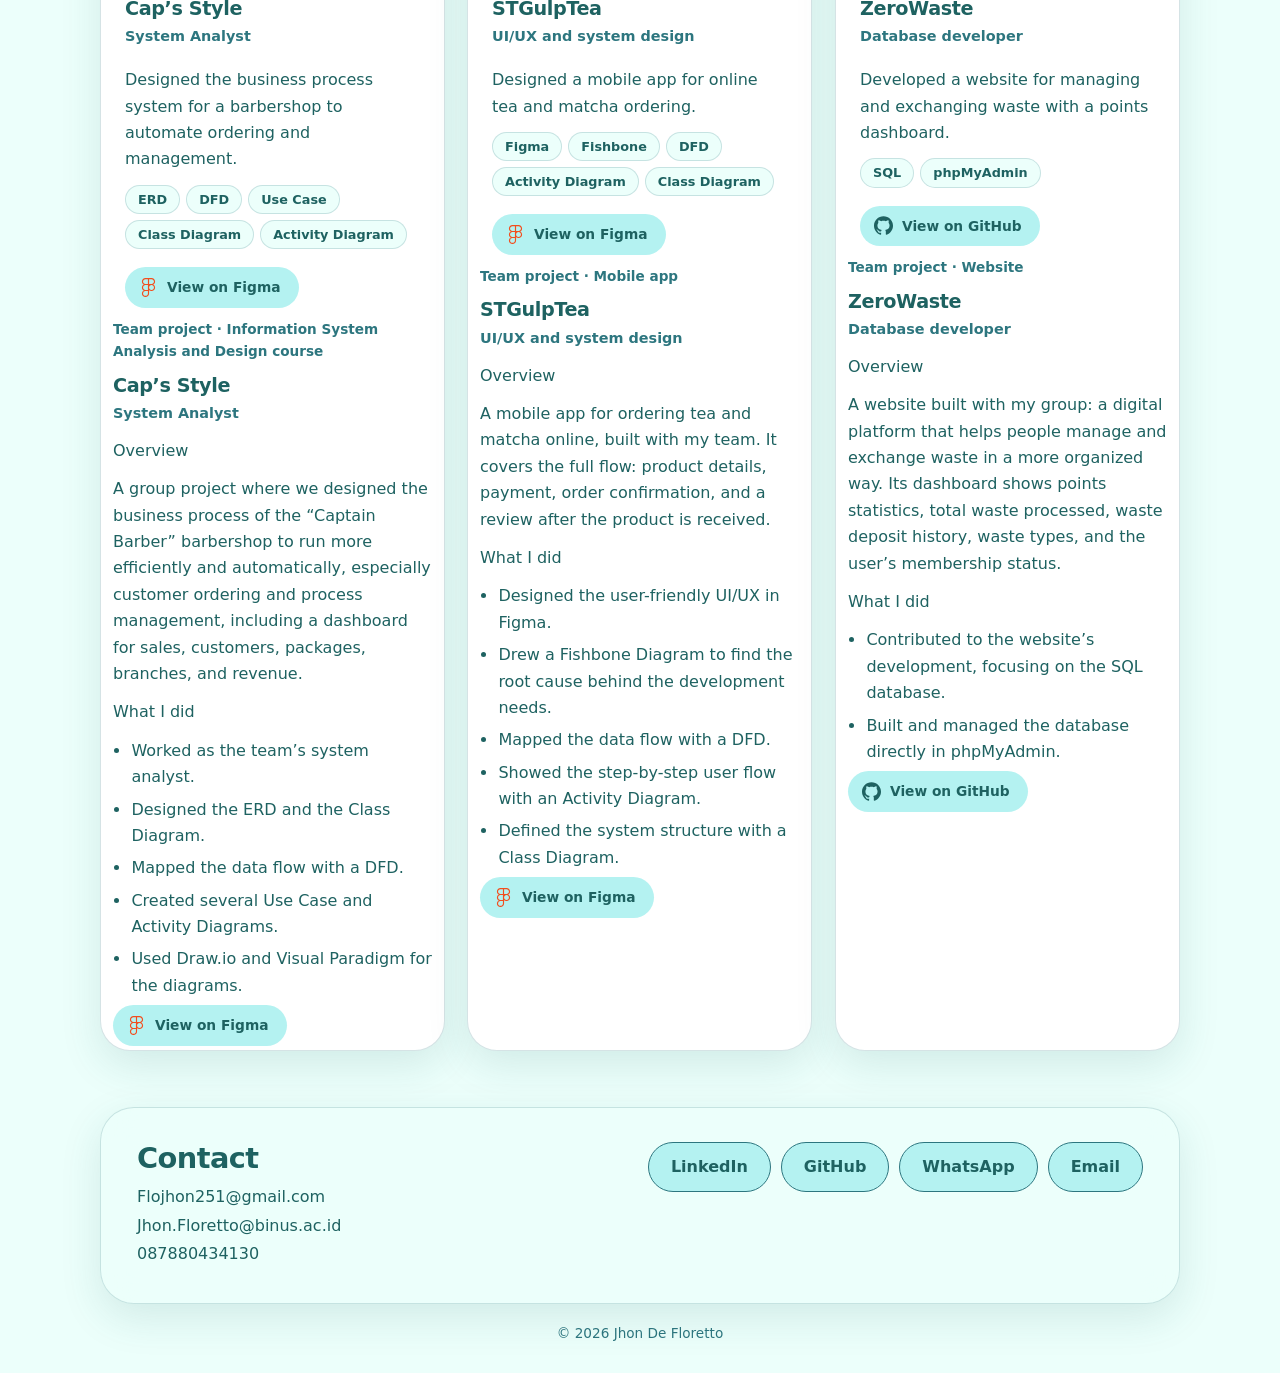
==== commit 3f055db5: "Update print statement from 'Hello' to 'Goodbye'" ====
--- a/index.html
+++ b/index.html
@@ -1,64 +1,586 @@
-<!DOCTYPE html>
+<!doctype html>
 <html lang="en">
-<head>
-<meta charset="utf-8">
-<meta name="viewport" content="width=device-width, initial-scale=1, viewport-fit=cover">
-<title>Portfolio | Jhon De Floretto</title>
-<script>(function(){var d=document.documentElement,t=location.hash==='#t';if(t)d.classList.add('arriving','nosplash')})()</script>
-<link rel="preconnect" href="https://fonts.googleapis.com"><link rel="preconnect" href="https://fonts.gstatic.com" crossorigin><link href="https://fonts.googleapis.com/css2?family=Plus+Jakarta+Sans:wght@400;500;600;700;800&display=swap" rel="stylesheet">
-<link rel="stylesheet" href="style.css">
-<noscript><style>.rv{opacity:1;--ty:0px}.w>span{transform:none}.hero .lab,.hero .role,.hero .d,.hero .btns,.hero .pw{opacity:1;transform:none}</style></noscript>
-</head>
-<body>
-<div class="bg"><i></i><i></i><i></i></div>
-<div id="prog"></div>
-<div id="splash"><div class="bg"><i></i><i></i><i></i></div><div class="sp"><div class="mark glass">JF</div><h1>Jhon De Floretto</h1><p>Information Systems · Bina Nusantara University</p><div class="ld"><i></i></div></div></div>
-<div id="cv" aria-hidden="true"><i></i><i></i></div>
-<header>
-  <div class="bar glass">
-    <a class="logo" href="index.html"><b>JF</b><span><strong>Jhon De Floretto</strong><small>Information Systems Student</small></span></a>
-    <nav><a href="index.html" class="on" aria-current="page">Home</a><a href="about.html">About Me</a><a href="experience.html">My Experience</a><a href="skills.html">Skills</a><a href="projects.html">Project</a></nav>
-    <a class="cta" href="#contact">Contact</a>
-  </div>
-</header>
-<main class="page">
-<section class="hero">
-  <div>
-    <p class="lab">Hello, I’m</p>
-    <h1 data-split>Jhon De Floretto</h1>
-    <p class="role">Aspiring Systems Analyst</p>
-    <p class="d">Master Track student in Information Systems at Bina Nusantara University, with strong analytical skills in database design, systems analysis, and requirements analysis.</p>
-    <div class="btns"><a class="btn" href="projects.html">View my projects</a><a class="btn alt" href="about.html">About me</a></div>
-  </div>
-  <div class="pw">
-    <div class="frame glass tilt"><img src="photo.jpg" alt="Portrait of Jhon De Floretto in a black suit and navy tie"></div>
-    <div class="badges">
-      <div class="badge glass"><b data-count="3.95" data-dec="2">3.95</b><span>GPA, Master of Information Systems Management</span></div>
-      <div class="badge glass"><b data-count="6">6</b><span>Projects in analysis, design, and web</span></div>
+  <head>
+    <meta charset="utf-8" />
+    <meta
+      name="viewport"
+      content="width=device-width, initial-scale=1, viewport-fit=cover"
+    />
+    <title>Portfolio | Jhon De Floretto</title>
+    <script>
+      (function () {
+        var d = document.documentElement,
+          t = location.hash === "#t";
+        if (t) d.classList.add("arriving", "nosplash");
+      })();
+    </script>
+    <link rel="preconnect" href="https://fonts.googleapis.com" />
+    <link rel="preconnect" href="https://fonts.gstatic.com" crossorigin />
+    <link
+      href="https://fonts.googleapis.com/css2?family=Plus+Jakarta+Sans:wght@400;500;600;700;800&display=swap"
+      rel="stylesheet"
+    />
+    <link rel="stylesheet" href="style.css" />
+    <noscript
+      ><style>
+        .rv {
+          opacity: 1;
+          --ty: 0px;
+        }
+        .w > span {
+          transform: none;
+        }
+        .hero .lab,
+        .hero .role,
+        .hero .d,
+        .hero .btns,
+        .hero .pw {
+          opacity: 1;
+          transform: none;
+        }
+      </style></noscript
+    >
+  </head>
+  <body>
+    <div class="bg"><i></i><i></i><i></i></div>
+    <div id="prog"></div>
+    <div id="splash">
+      <div class="bg"><i></i><i></i><i></i></div>
+      <div class="sp">
+        <div class="mark glass">JF</div>
+        <h1>Jhon De Floretto</h1>
+        <p>Information Systems · Bina Nusantara University</p>
+        <div class="ld"><i></i></div>
+      </div>
     </div>
-  </div>
-</section>
-<div class="card about rv">
-  <div><p class="lab">About me</p><h2 style="margin-bottom:14px">Building data-driven systems</h2></div>
-  <div><p>Experienced in building and managing databases, designing ERDs, prototyping in Figma, and developing websites with PHP, JavaScript, and CSS. Adaptable under pressure and committed to developing into a Systems Analyst.</p><a class="btn alt" href="about.html" style="display:inline-block">More about me</a></div>
-</div>
-<div class="card rv"><p class="lab">Tools and skills</p><h2 style="margin-bottom:20px">Technologies I use</h2>
-<div class="tiles"><div class="tile rv tilt"><svg viewBox="0 0 24 24" aria-hidden="true"><path fill="#F24E1E" d="M15.852 8.981h-4.588V0h4.588c2.476 0 4.49 2.014 4.49 4.49s-2.014 4.491-4.49 4.491zM12.735 7.51h3.117c1.665 0 3.019-1.355 3.019-3.019s-1.355-3.019-3.019-3.019h-3.117V7.51zm0 1.471H8.148c-2.476 0-4.49-2.014-4.49-4.49S5.672 0 8.148 0h4.588v8.981zm-4.587-7.51c-1.665 0-3.019 1.355-3.019 3.019s1.354 3.02 3.019 3.02h3.117V1.471H8.148zm4.587 15.019H8.148c-2.476 0-4.49-2.014-4.49-4.49s2.014-4.49 4.49-4.49h4.588v8.98zM8.148 8.981c-1.665 0-3.019 1.355-3.019 3.019s1.355 3.019 3.019 3.019h3.117V8.981H8.148zM8.172 24c-2.489 0-4.515-2.014-4.515-4.49s2.014-4.49 4.49-4.49h4.588v4.441c0 2.503-2.047 4.539-4.563 4.539zm-.024-7.51a3.023 3.023 0 0 0-3.019 3.019c0 1.665 1.365 3.019 3.044 3.019 1.705 0 3.093-1.376 3.093-3.068v-2.97H8.148zm7.704 0h-.098c-2.476 0-4.49-2.014-4.49-4.49s2.014-4.49 4.49-4.49h.098c2.476 0 4.49 2.014 4.49 4.49s-2.014 4.49-4.49 4.49zm-.097-7.509c-1.665 0-3.019 1.355-3.019 3.019s1.355 3.019 3.019 3.019h.098c1.665 0 3.019-1.355 3.019-3.019s-1.355-3.019-3.019-3.019h-.098z"/></svg>Figma</div><div class="tile rv tilt"><svg viewBox="0 0 24 24" aria-hidden="true"><path fill="#F08705" d="M19.69 13.419h-2.527l-2.667-4.555a1.292 1.292 0 001.035-1.28V4.16c0-.725-.576-1.312-1.302-1.312H9.771c-.726 0-1.312.576-1.312 1.301v3.435c0 .619.426 1.152 1.034 1.28l-2.666 4.555H4.309c-.725 0-1.312.576-1.312 1.301v3.435c0 .725.576 1.312 1.302 1.312h4.458c.726 0 1.312-.576 1.312-1.302v-3.434c0-.726-.576-1.312-1.301-1.312h-.437l2.645-4.523h2.059l2.656 4.523h-.438c-.725 0-1.312.576-1.312 1.301v3.435c0 .725.576 1.312 1.302 1.312H19.7c.726 0 1.312-.576 1.312-1.302v-3.434c0-.726-.576-1.312-1.301-1.312zM24 22.976c0 .565-.459 1.024-1.013 1.024H1.024A1.022 1.022 0 010 22.987V1.024C0 .459.459 0 1.013 0h21.963C23.541 0 24 .459 24 1.013z"/></svg>Draw.io</div><div class="tile rv tilt"><svg viewBox="0 0 24 24" aria-hidden="true"><path fill="#E34F26" d="M1.5 0h21l-1.91 21.563L11.977 24l-8.564-2.438L1.5 0zm7.031 9.75l-.232-2.718 10.059.003.23-2.622L5.412 4.41l.698 8.01h9.126l-.326 3.426-2.91.804-2.955-.81-.188-2.11H6.248l.33 4.171L12 19.351l5.379-1.443.744-8.157H8.531z"/></svg>HTML</div><div class="tile rv tilt"><svg aria-hidden="true" viewBox="0 0 128 128"><path fill="#1572B6" d="M18.814 114.123L8.76 1.352h110.48l-10.064 112.754-45.243 12.543-45.119-12.526z"/><path fill="#33A9DC" d="M64.001 117.062l36.559-10.136 8.601-96.354h-45.16v106.49z"/><path fill="#fff" d="M64.001 51.429h18.302l1.264-14.163H64.001V23.435h34.682l-.332 3.711-3.4 38.114h-30.95V51.429z"/><path fill="#EBEBEB" d="M64.083 87.349l-.061.018-15.403-4.159-.985-11.031H33.752l1.937 21.717 28.331 7.863.063-.018v-14.39z"/><path fill="#fff" d="M81.127 64.675l-1.666 18.522-15.426 4.164v14.39l28.354-7.858.208-2.337 2.406-26.881H81.127z"/><path fill="#EBEBEB" d="M64.048 23.435v13.831H30.64l-.277-3.108-.63-7.012-.331-3.711h34.646zm-.047 27.996v13.831H48.792l-.277-3.108-.631-7.012-.33-3.711h16.447z"/></svg>CSS</div><div class="tile rv tilt"><svg viewBox="0 0 24 24" aria-hidden="true"><path fill="#F7DF1E" d="M0 0h24v24H0V0zm22.034 18.276c-.175-1.095-.888-2.015-3.003-2.873-.736-.345-1.554-.585-1.797-1.14-.091-.33-.105-.51-.046-.705.15-.646.915-.84 1.515-.66.39.12.75.42.976.9 1.034-.676 1.034-.676 1.755-1.125-.27-.42-.404-.601-.586-.78-.63-.705-1.469-1.065-2.834-1.034l-.705.089c-.676.165-1.32.525-1.71 1.005-1.14 1.291-.811 3.541.569 4.471 1.365 1.02 3.361 1.244 3.616 2.205.24 1.17-.87 1.545-1.966 1.41-.811-.18-1.26-.586-1.755-1.336l-1.83 1.051c.21.48.45.689.81 1.109 1.74 1.756 6.09 1.666 6.871-1.004.029-.09.24-.705.074-1.65l.046.067zm-8.983-7.245h-2.248c0 1.938-.009 3.864-.009 5.805 0 1.232.063 2.363-.138 2.711-.33.689-1.18.601-1.566.48-.396-.196-.597-.466-.83-.855-.063-.105-.11-.196-.127-.196l-1.825 1.125c.305.63.75 1.172 1.324 1.517.855.51 2.004.675 3.207.405.783-.226 1.458-.691 1.811-1.411.51-.93.402-2.07.397-3.346.012-2.054 0-4.109 0-6.179l.004-.056z"/></svg>JavaScript</div><div class="tile rv tilt"><svg viewBox="0 0 24 24" aria-hidden="true"><path fill="#777BB4" d="M7.01 10.207h-.944l-.515 2.648h.838c.556 0 .97-.105 1.242-.314.272-.21.455-.559.55-1.049.092-.47.05-.802-.124-.995-.175-.193-.523-.29-1.047-.29zM12 5.688C5.373 5.688 0 8.514 0 12s5.373 6.313 12 6.313S24 15.486 24 12c0-3.486-5.373-6.312-12-6.312zm-3.26 7.451c-.261.25-.575.438-.917.551-.336.108-.765.164-1.285.164H5.357l-.327 1.681H3.652l1.23-6.326h2.65c.797 0 1.378.209 1.744.628.366.418.476 1.002.33 1.752a2.836 2.836 0 0 1-.305.847c-.143.255-.33.49-.561.703zm4.024.715l.543-2.799c.063-.318.039-.536-.068-.651-.107-.116-.336-.174-.687-.174H11.46l-.704 3.625H9.388l1.23-6.327h1.367l-.327 1.682h1.218c.767 0 1.295.134 1.586.401s.378.7.263 1.299l-.572 2.944h-1.389zm7.597-2.265a2.782 2.782 0 0 1-.305.847c-.143.255-.33.49-.561.703a2.44 2.44 0 0 1-.917.551c-.336.108-.765.164-1.286.164h-1.18l-.327 1.682h-1.378l1.23-6.326h2.649c.797 0 1.378.209 1.744.628.366.417.477 1.001.331 1.751zM17.766 10.207h-.943l-.516 2.648h.838c.557 0 .971-.105 1.242-.314.272-.21.455-.559.551-1.049.092-.47.049-.802-.125-.995s-.524-.29-1.047-.29z"/></svg>PHP</div><div class="tile rv tilt"><svg viewBox="0 0 24 24" aria-hidden="true"><path fill="#3776AB" d="M14.25.18l.9.2.73.26.59.3.45.32.34.34.25.34.16.33.1.3.04.26.02.2-.01.13V8.5l-.05.63-.13.55-.21.46-.26.38-.3.31-.33.25-.35.19-.35.14-.33.1-.3.07-.26.04-.21.02H8.77l-.69.05-.59.14-.5.22-.41.27-.33.32-.27.35-.2.36-.15.37-.1.35-.07.32-.04.27-.02.21v3.06H3.17l-.21-.03-.28-.07-.32-.12-.35-.18-.36-.26-.36-.36-.35-.46-.32-.59-.28-.73-.21-.88-.14-1.05-.05-1.23.06-1.22.16-1.04.24-.87.32-.71.36-.57.4-.44.42-.33.42-.24.4-.16.36-.1.32-.05.24-.01h.16l.06.01h8.16v-.83H6.18l-.01-2.75-.02-.37.05-.34.11-.31.17-.28.25-.26.31-.23.38-.2.44-.18.51-.15.58-.12.64-.1.71-.06.77-.04.84-.02 1.27.05zm-6.3 1.98l-.23.33-.08.41.08.41.23.34.33.22.41.09.41-.09.33-.22.23-.34.08-.41-.08-.41-.23-.33-.33-.22-.41-.09-.41.09zm13.09 3.95l.28.06.32.12.35.18.36.27.36.35.35.47.32.59.28.73.21.88.14 1.04.05 1.23-.06 1.23-.16 1.04-.24.86-.32.71-.36.57-.4.45-.42.33-.42.24-.4.16-.36.09-.32.05-.24.02-.16-.01h-8.22v.82h5.84l.01 2.76.02.36-.05.34-.11.31-.17.29-.25.25-.31.24-.38.2-.44.17-.51.15-.58.13-.64.09-.71.07-.77.04-.84.01-1.27-.04-1.07-.14-.9-.2-.73-.25-.59-.3-.45-.33-.34-.34-.25-.34-.16-.33-.1-.3-.04-.25-.02-.2.01-.13v-5.34l.05-.64.13-.54.21-.46.26-.38.3-.32.33-.24.35-.2.35-.14.33-.1.3-.06.26-.04.21-.02.13-.01h5.84l.69-.05.59-.14.5-.21.41-.28.33-.32.27-.35.2-.36.15-.36.1-.35.07-.32.04-.28.02-.21V6.07h2.09l.14.01zm-6.47 14.25l-.23.33-.08.41.08.41.23.33.33.23.41.08.41-.08.33-.23.23-.33.08-.41-.08-.41-.23-.33-.33-.23-.41-.08-.41.08z"/></svg>Python</div><div class="tile rv tilt"><svg viewBox="0 0 24 24" aria-hidden="true"><path fill="#6C78AF" d="M5.463 3.476C6.69 5.225 7.497 7.399 7.68 9.798a12.9 12.9 0 0 1-.672 5.254 4.29 4.29 0 0 1 2.969-1.523c.05-.004.099-.006.148-.008.08-.491.47-3.45-.977-6.68-1.068-2.386-3-3.16-3.685-3.365Zm1.777.037s2.406 1.066 3.326 5.547c.607 2.955.049 4.836-.402 5.773a7.347 7.347 0 0 1 4.506-1.994c.86-.065 1.695.02 2.482.233-.1-.741-.593-3.414-2.732-5.92-3.263-3.823-7.18-3.64-7.18-3.64Zm14.817 9.701-17.92 3.049a2.284 2.284 0 0 1 1.535 2.254 2.31 2.31 0 0 1-.106.61c.055-.027 2.689-1.275 6.342-2.034 3.238-.673 5.723-.36 6.285-.273a6.46 6.46 0 0 1 3.864-3.606zm-6.213 4.078c-2.318 0-4.641.495-6.614 1.166-2.868.976-2.951 1.348-5.55 1.043C1.844 19.286 0 18.386 0 18.386s2.406 1.97 4.914 2.127c1.986.125 3.505-.822 5.315-1.414 2.661-.871 4.511-.97 6.253-.975C19.361 18.116 24 19.353 24 19.353s-2.11-1.044-5.033-1.72a13.885 13.885 0 0 0-3.123-.34Z"/></svg>phpMyAdmin</div></div></div>
-<div class="more"><div><p class="lab">Featured projects</p><h2>Selected work</h2></div><a class="glass" href="projects.html">View all projects</a></div>
-<div class="grid"><article class="card rv tilt"><span class="tag">Team</span><button class="pic" type="button" data-lightbox="cap.jpg" data-cap="Cap’s Style"><img src="cap.jpg" alt="Dashboard design for the Cap’s Style barbershop system" loading="lazy"><span class="zoom">View image</span></button><div class="in"><h3>Cap’s Style</h3><p class="meta">System Analyst</p><p>Designed the business process system for a barbershop to automate ordering and management.</p><a class="view" href="https://www.figma.com/proto/UPyUlLnW04OOwvaFUleBT7/Untitled?node-id=4-33&starting-point-node-id=4%3A33" target="_blank" rel="noopener" aria-label="View Cap’s Style on Figma"><svg viewBox="0 0 24 24" aria-hidden="true"><path fill="#F24E1E" d="M15.852 8.981h-4.588V0h4.588c2.476 0 4.49 2.014 4.49 4.49s-2.014 4.491-4.49 4.491zM12.735 7.51h3.117c1.665 0 3.019-1.355 3.019-3.019s-1.355-3.019-3.019-3.019h-3.117V7.51zm0 1.471H8.148c-2.476 0-4.49-2.014-4.49-4.49S5.672 0 8.148 0h4.588v8.981zm-4.587-7.51c-1.665 0-3.019 1.355-3.019 3.019s1.354 3.02 3.019 3.02h3.117V1.471H8.148zm4.587 15.019H8.148c-2.476 0-4.49-2.014-4.49-4.49s2.014-4.49 4.49-4.49h4.588v8.98zM8.148 8.981c-1.665 0-3.019 1.355-3.019 3.019s1.355 3.019 3.019 3.019h3.117V8.981H8.148zM8.172 24c-2.489 0-4.515-2.014-4.515-4.49s2.014-4.49 4.49-4.49h4.588v4.441c0 2.503-2.047 4.539-4.563 4.539zm-.024-7.51a3.023 3.023 0 0 0-3.019 3.019c0 1.665 1.365 3.019 3.044 3.019 1.705 0 3.093-1.376 3.093-3.068v-2.97H8.148zm7.704 0h-.098c-2.476 0-4.49-2.014-4.49-4.49s2.014-4.49 4.49-4.49h.098c2.476 0 4.49 2.014 4.49 4.49s-2.014 4.49-4.49 4.49zm-.097-7.509c-1.665 0-3.019 1.355-3.019 3.019s1.355 3.019 3.019 3.019h.098c1.665 0 3.019-1.355 3.019-3.019s-1.355-3.019-3.019-3.019h-.098z"/></svg> View on Figma</a></div></article><article class="card rv tilt"><span class="tag">Team</span><button class="pic" type="button" data-lightbox="stgulptea.jpg" data-cap="STGulpTea"><img src="stgulptea.jpg" alt="Mobile app screens for STGulpTea tea ordering" loading="lazy"><span class="zoom">View image</span></button><div class="in"><h3>STGulpTea</h3><p class="meta">UI/UX and system design</p><p>Designed a mobile app for online tea and matcha ordering.</p><a class="view" href="https://www.figma.com/design/BtXgfFF76Al51pSpiuJZuM/Untitled?node-id=0-1&p=f&t=4jkxa110dBilZIH3-0" target="_blank" rel="noopener" aria-label="View STGulpTea on Figma"><svg viewBox="0 0 24 24" aria-hidden="true"><path fill="#F24E1E" d="M15.852 8.981h-4.588V0h4.588c2.476 0 4.49 2.014 4.49 4.49s-2.014 4.491-4.49 4.491zM12.735 7.51h3.117c1.665 0 3.019-1.355 3.019-3.019s-1.355-3.019-3.019-3.019h-3.117V7.51zm0 1.471H8.148c-2.476 0-4.49-2.014-4.49-4.49S5.672 0 8.148 0h4.588v8.981zm-4.587-7.51c-1.665 0-3.019 1.355-3.019 3.019s1.354 3.02 3.019 3.02h3.117V1.471H8.148zm4.587 15.019H8.148c-2.476 0-4.49-2.014-4.49-4.49s2.014-4.49 4.49-4.49h4.588v8.98zM8.148 8.981c-1.665 0-3.019 1.355-3.019 3.019s1.355 3.019 3.019 3.019h3.117V8.981H8.148zM8.172 24c-2.489 0-4.515-2.014-4.515-4.49s2.014-4.49 4.49-4.49h4.588v4.441c0 2.503-2.047 4.539-4.563 4.539zm-.024-7.51a3.023 3.023 0 0 0-3.019 3.019c0 1.665 1.365 3.019 3.044 3.019 1.705 0 3.093-1.376 3.093-3.068v-2.97H8.148zm7.704 0h-.098c-2.476 0-4.49-2.014-4.49-4.49s2.014-4.49 4.49-4.49h.098c2.476 0 4.49 2.014 4.49 4.49s-2.014 4.49-4.49 4.49zm-.097-7.509c-1.665 0-3.019 1.355-3.019 3.019s1.355 3.019 3.019 3.019h.098c1.665 0 3.019-1.355 3.019-3.019s-1.355-3.019-3.019-3.019h-.098z"/></svg> View on Figma</a></div></article><article class="card rv tilt"><span class="tag">Team</span><button class="pic" type="button" data-lightbox="zerowaste.jpg" data-cap="ZeroWaste"><img src="zerowaste.jpg" alt="ZeroWaste dashboard showing points and waste statistics" loading="lazy"><span class="zoom">View image</span></button><div class="in"><h3>ZeroWaste</h3><p class="meta">Database developer</p><p>Developed a website for managing and exchanging waste with a points dashboard.</p><a class="view" href="https://github.com/JhonDeFloretto/Tugas_Akhir_Lecture" target="_blank" rel="noopener" aria-label="View ZeroWaste on GitHub"><svg viewBox="0 0 24 24" aria-hidden="true"><path fill="#1E6261" d="M12 .297c-6.63 0-12 5.373-12 12 0 5.303 3.438 9.8 8.205 11.385.6.113.82-.258.82-.577 0-.285-.01-1.04-.015-2.04-3.338.724-4.042-1.61-4.042-1.61C4.422 18.07 3.633 17.7 3.633 17.7c-1.087-.744.084-.729.084-.729 1.205.084 1.838 1.236 1.838 1.236 1.07 1.835 2.809 1.305 3.495.998.108-.776.417-1.305.76-1.605-2.665-.3-5.466-1.332-5.466-5.93 0-1.31.465-2.38 1.235-3.22-.135-.303-.54-1.523.105-3.176 0 0 1.005-.322 3.3 1.23.96-.267 1.98-.399 3-.405 1.02.006 2.04.138 3 .405 2.28-1.552 3.285-1.23 3.285-1.23.645 1.653.24 2.873.12 3.176.765.84 1.23 1.91 1.23 3.22 0 4.61-2.805 5.625-5.475 5.92.42.36.81 1.096.81 2.22 0 1.606-.015 2.896-.015 3.286 0 .315.21.69.825.57C20.565 22.092 24 17.592 24 12.297c0-6.627-5.373-12-12-12"/></svg> View on GitHub</a></div></article></div>
-</main>
-<footer>
-  <div class="fc glass">
-    <div><h3>Contact</h3><p>Flojhon251@gmail.com</p><p>087880434130</p></div>
-    <div class="links">
-      <a href="https://www.linkedin.com/in/jhon-de-floretto-67709a324" target="_blank" rel="noopener">LinkedIn</a>
-      <a href="https://github.com/JhonDeFloretto" target="_blank" rel="noopener">GitHub</a>
-      <a href="https://wa.me/6287880434130" target="_blank" rel="noopener">WhatsApp</a>
-      <a href="mailto:Flojhon251@gmail.com">Email</a>
-    </div>
-  </div>
-  <div class="copy">© 2026 Jhon De Floretto</div>
-</footer>
-<script src="main.js"></script>
-</body>
+    <div id="cv" aria-hidden="true"><i></i><i></i></div>
+    <header>
+      <div class="bar glass">
+        <a class="logo" href="index.html"
+          ><b>JF</b
+          ><span
+            ><strong>Jhon De Floretto</strong
+            ><small>Information Systems Student</small></span
+          ></a
+        >
+        <nav>
+          <a href="index.html" class="on" aria-current="page">Home</a
+          ><a href="about.html">About Me</a
+          ><a href="experience.html">My Experience</a
+          ><a href="skills.html">Skills</a><a href="projects.html">Project</a>
+        </nav>
+        <a class="cta" href="#contact">Contact</a>
+      </div>
+    </header>
+    <main class="page">
+      <section class="hero">
+        <div>
+          <p class="lab">Hello, I’m</p>
+          <h1 data-split>Jhon De Floretto</h1>
+          <p class="role">Aspiring Systems Analyst</p>
+          <p class="d">
+            Master Track student in Information Systems at Bina Nusantara
+            University, with strong analytical skills in database design,
+            systems analysis, and requirements analysis.
+          </p>
+          <div class="btns">
+            <a class="btn" href="projects.html">View my projects</a
+            ><a class="btn alt" href="about.html">About me</a>
+          </div>
+        </div>
+        <div class="pw">
+          <div
+            class="frame glass tilt flip"
+            tabindex="0"
+            aria-label="Profile photo. Press to flip and read about me"
+          >
+            <div class="fl">
+              <div class="face front">
+                <img
+                  src="photo.jpg"
+                  alt="Portrait of Jhon De Floretto in a black suit and navy tie"
+                /><span class="flip-hint">↻ Tap to flip</span>
+              </div>
+              <div class="face back">
+                <p class="lab">Hello, I’m</p>
+                <h3>Jhon De Floretto</h3>
+                <p class="meta">Aspiring Systems Analyst</p>
+                <p class="bio">
+                  Information Systems student at Binus University with a deep
+                  interest in data-driven system development. I have hands-on
+                  experience in database design, programming, and systems
+                  analysis, and I’m used to translating business needs into
+                  efficient technology solutions.
+                </p>
+                <ul class="facts">
+                  <li>
+                    <b>Education:</b> Master of Information Systems Management,
+                    Binus University (2024 – Present), GPA 3.95
+                  </li>
+                  <li>
+                    <b>Databases:</b> phpMyAdmin, Oracle, SQL Server Management
+                    Studio
+                  </li>
+                  <li>
+                    <b>Design:</b> ERDs with Draw.io and Power Pivot,
+                    prototyping in Figma
+                  </li>
+                </ul>
+                <div class="dl">
+                  <a
+                    class="btn"
+                    href="https://drive.google.com/file/d/1fjqSUigGa7xUplwuHCnjZhvGOA30FbG3/view?usp=sharing"
+                    target="_blank"
+                    rel="noopener"
+                    ><svg viewBox="0 0 24 24" aria-hidden="true">
+                      <path
+                        d="M12 3v12m0 0l-5-5m5 5l5-5M5 20h14"
+                        fill="none"
+                        stroke="currentColor"
+                        stroke-width="2.2"
+                        stroke-linecap="round"
+                        stroke-linejoin="round"
+                      />
+                    </svg>
+                    Download CV</a
+                  ><a
+                    class="btn alt"
+                    href="https://drive.google.com/file/d/1L7vzZMmnB6mXG7-LMbK3HXnxAHoeU4X5/view?usp=sharing"
+                    target="_blank"
+                    rel="noopener"
+                    ><svg viewBox="0 0 24 24" aria-hidden="true">
+                      <path
+                        d="M12 3v12m0 0l-5-5m5 5l5-5M5 20h14"
+                        fill="none"
+                        stroke="currentColor"
+                        stroke-width="2.2"
+                        stroke-linecap="round"
+                        stroke-linejoin="round"
+                      />
+                    </svg>
+                    Download Portfolio</a
+                  >
+                </div>
+              </div>
+            </div>
+          </div>
+          <div class="badges">
+            <div class="badge glass">
+              <b data-count="3.95" data-dec="2">3.95</b
+              ><span>GPA, Master of Information Systems Management</span>
+            </div>
+            <div class="badge glass">
+              <b data-count="9">9</b
+              ><span
+                >Projects in analysis, design, and web, plus 1 research
+                paper</span
+              >
+            </div>
+          </div>
+        </div>
+      </section>
+      <div class="card about rv">
+        <div>
+          <p class="lab">About me</p>
+          <h2 style="margin-bottom: 14px">Building data-driven systems</h2>
+        </div>
+        <div>
+          <p>
+            Experienced in building and managing databases, designing ERDs,
+            prototyping in Figma, and developing websites with PHP, JavaScript,
+            and CSS. Adaptable under pressure and committed to developing into a
+            Systems Analyst.
+          </p>
+          <a class="btn alt" href="about.html" style="display: inline-block"
+            >More about me</a
+          >
+        </div>
+      </div>
+      <div class="card rv">
+        <p class="lab">Tools and skills</p>
+        <h2 style="margin-bottom: 20px">Technologies I use</h2>
+        <div class="tiles">
+          <div class="tile rv tilt">
+            <svg viewBox="0 0 24 24" aria-hidden="true">
+              <path
+                fill="#F24E1E"
+                d="M15.852 8.981h-4.588V0h4.588c2.476 0 4.49 2.014 4.49 4.49s-2.014 4.491-4.49 4.491zM12.735 7.51h3.117c1.665 0 3.019-1.355 3.019-3.019s-1.355-3.019-3.019-3.019h-3.117V7.51zm0 1.471H8.148c-2.476 0-4.49-2.014-4.49-4.49S5.672 0 8.148 0h4.588v8.981zm-4.587-7.51c-1.665 0-3.019 1.355-3.019 3.019s1.354 3.02 3.019 3.02h3.117V1.471H8.148zm4.587 15.019H8.148c-2.476 0-4.49-2.014-4.49-4.49s2.014-4.49 4.49-4.49h4.588v8.98zM8.148 8.981c-1.665 0-3.019 1.355-3.019 3.019s1.355 3.019 3.019 3.019h3.117V8.981H8.148zM8.172 24c-2.489 0-4.515-2.014-4.515-4.49s2.014-4.49 4.49-4.49h4.588v4.441c0 2.503-2.047 4.539-4.563 4.539zm-.024-7.51a3.023 3.023 0 0 0-3.019 3.019c0 1.665 1.365 3.019 3.044 3.019 1.705 0 3.093-1.376 3.093-3.068v-2.97H8.148zm7.704 0h-.098c-2.476 0-4.49-2.014-4.49-4.49s2.014-4.49 4.49-4.49h.098c2.476 0 4.49 2.014 4.49 4.49s-2.014 4.49-4.49 4.49zm-.097-7.509c-1.665 0-3.019 1.355-3.019 3.019s1.355 3.019 3.019 3.019h.098c1.665 0 3.019-1.355 3.019-3.019s-1.355-3.019-3.019-3.019h-.098z"
+              /></svg
+            >Figma
+          </div>
+          <div class="tile rv tilt">
+            <svg viewBox="0 0 24 24" aria-hidden="true">
+              <path
+                fill="#F08705"
+                d="M19.69 13.419h-2.527l-2.667-4.555a1.292 1.292 0 001.035-1.28V4.16c0-.725-.576-1.312-1.302-1.312H9.771c-.726 0-1.312.576-1.312 1.301v3.435c0 .619.426 1.152 1.034 1.28l-2.666 4.555H4.309c-.725 0-1.312.576-1.312 1.301v3.435c0 .725.576 1.312 1.302 1.312h4.458c.726 0 1.312-.576 1.312-1.302v-3.434c0-.726-.576-1.312-1.301-1.312h-.437l2.645-4.523h2.059l2.656 4.523h-.438c-.725 0-1.312.576-1.312 1.301v3.435c0 .725.576 1.312 1.302 1.312H19.7c.726 0 1.312-.576 1.312-1.302v-3.434c0-.726-.576-1.312-1.301-1.312zM24 22.976c0 .565-.459 1.024-1.013 1.024H1.024A1.022 1.022 0 010 22.987V1.024C0 .459.459 0 1.013 0h21.963C23.541 0 24 .459 24 1.013z"
+              /></svg
+            >Draw.io
+          </div>
+          <div class="tile rv tilt">
+            <svg viewBox="0 0 24 24" aria-hidden="true">
+              <path
+                fill="#E34F26"
+                d="M1.5 0h21l-1.91 21.563L11.977 24l-8.564-2.438L1.5 0zm7.031 9.75l-.232-2.718 10.059.003.23-2.622L5.412 4.41l.698 8.01h9.126l-.326 3.426-2.91.804-2.955-.81-.188-2.11H6.248l.33 4.171L12 19.351l5.379-1.443.744-8.157H8.531z"
+              /></svg
+            >HTML
+          </div>
+          <div class="tile rv tilt">
+            <svg aria-hidden="true" viewBox="0 0 128 128">
+              <path
+                fill="#1572B6"
+                d="M18.814 114.123L8.76 1.352h110.48l-10.064 112.754-45.243 12.543-45.119-12.526z"
+              />
+              <path
+                fill="#33A9DC"
+                d="M64.001 117.062l36.559-10.136 8.601-96.354h-45.16v106.49z"
+              />
+              <path
+                fill="#fff"
+                d="M64.001 51.429h18.302l1.264-14.163H64.001V23.435h34.682l-.332 3.711-3.4 38.114h-30.95V51.429z"
+              />
+              <path
+                fill="#EBEBEB"
+                d="M64.083 87.349l-.061.018-15.403-4.159-.985-11.031H33.752l1.937 21.717 28.331 7.863.063-.018v-14.39z"
+              />
+              <path
+                fill="#fff"
+                d="M81.127 64.675l-1.666 18.522-15.426 4.164v14.39l28.354-7.858.208-2.337 2.406-26.881H81.127z"
+              />
+              <path
+                fill="#EBEBEB"
+                d="M64.048 23.435v13.831H30.64l-.277-3.108-.63-7.012-.331-3.711h34.646zm-.047 27.996v13.831H48.792l-.277-3.108-.631-7.012-.33-3.711h16.447z"
+              /></svg
+            >CSS
+          </div>
+          <div class="tile rv tilt">
+            <svg viewBox="0 0 24 24" aria-hidden="true">
+              <path
+                fill="#F7DF1E"
+                d="M0 0h24v24H0V0zm22.034 18.276c-.175-1.095-.888-2.015-3.003-2.873-.736-.345-1.554-.585-1.797-1.14-.091-.33-.105-.51-.046-.705.15-.646.915-.84 1.515-.66.39.12.75.42.976.9 1.034-.676 1.034-.676 1.755-1.125-.27-.42-.404-.601-.586-.78-.63-.705-1.469-1.065-2.834-1.034l-.705.089c-.676.165-1.32.525-1.71 1.005-1.14 1.291-.811 3.541.569 4.471 1.365 1.02 3.361 1.244 3.616 2.205.24 1.17-.87 1.545-1.966 1.41-.811-.18-1.26-.586-1.755-1.336l-1.83 1.051c.21.48.45.689.81 1.109 1.74 1.756 6.09 1.666 6.871-1.004.029-.09.24-.705.074-1.65l.046.067zm-8.983-7.245h-2.248c0 1.938-.009 3.864-.009 5.805 0 1.232.063 2.363-.138 2.711-.33.689-1.18.601-1.566.48-.396-.196-.597-.466-.83-.855-.063-.105-.11-.196-.127-.196l-1.825 1.125c.305.63.75 1.172 1.324 1.517.855.51 2.004.675 3.207.405.783-.226 1.458-.691 1.811-1.411.51-.93.402-2.07.397-3.346.012-2.054 0-4.109 0-6.179l.004-.056z"
+              /></svg
+            >JavaScript
+          </div>
+          <div class="tile rv tilt">
+            <svg viewBox="0 0 24 24" aria-hidden="true">
+              <path
+                fill="#777BB4"
+                d="M7.01 10.207h-.944l-.515 2.648h.838c.556 0 .97-.105 1.242-.314.272-.21.455-.559.55-1.049.092-.47.05-.802-.124-.995-.175-.193-.523-.29-1.047-.29zM12 5.688C5.373 5.688 0 8.514 0 12s5.373 6.313 12 6.313S24 15.486 24 12c0-3.486-5.373-6.312-12-6.312zm-3.26 7.451c-.261.25-.575.438-.917.551-.336.108-.765.164-1.285.164H5.357l-.327 1.681H3.652l1.23-6.326h2.65c.797 0 1.378.209 1.744.628.366.418.476 1.002.33 1.752a2.836 2.836 0 0 1-.305.847c-.143.255-.33.49-.561.703zm4.024.715l.543-2.799c.063-.318.039-.536-.068-.651-.107-.116-.336-.174-.687-.174H11.46l-.704 3.625H9.388l1.23-6.327h1.367l-.327 1.682h1.218c.767 0 1.295.134 1.586.401s.378.7.263 1.299l-.572 2.944h-1.389zm7.597-2.265a2.782 2.782 0 0 1-.305.847c-.143.255-.33.49-.561.703a2.44 2.44 0 0 1-.917.551c-.336.108-.765.164-1.286.164h-1.18l-.327 1.682h-1.378l1.23-6.326h2.649c.797 0 1.378.209 1.744.628.366.417.477 1.001.331 1.751zM17.766 10.207h-.943l-.516 2.648h.838c.557 0 .971-.105 1.242-.314.272-.21.455-.559.551-1.049.092-.47.049-.802-.125-.995s-.524-.29-1.047-.29z"
+              /></svg
+            >PHP
+          </div>
+          <div class="tile rv tilt">
+            <svg viewBox="0 0 24 24" aria-hidden="true">
+              <path
+                fill="#3776AB"
+                d="M14.25.18l.9.2.73.26.59.3.45.32.34.34.25.34.16.33.1.3.04.26.02.2-.01.13V8.5l-.05.63-.13.55-.21.46-.26.38-.3.31-.33.25-.35.19-.35.14-.33.1-.3.07-.26.04-.21.02H8.77l-.69.05-.59.14-.5.22-.41.27-.33.32-.27.35-.2.36-.15.37-.1.35-.07.32-.04.27-.02.21v3.06H3.17l-.21-.03-.28-.07-.32-.12-.35-.18-.36-.26-.36-.36-.35-.46-.32-.59-.28-.73-.21-.88-.14-1.05-.05-1.23.06-1.22.16-1.04.24-.87.32-.71.36-.57.4-.44.42-.33.42-.24.4-.16.36-.1.32-.05.24-.01h.16l.06.01h8.16v-.83H6.18l-.01-2.75-.02-.37.05-.34.11-.31.17-.28.25-.26.31-.23.38-.2.44-.18.51-.15.58-.12.64-.1.71-.06.77-.04.84-.02 1.27.05zm-6.3 1.98l-.23.33-.08.41.08.41.23.34.33.22.41.09.41-.09.33-.22.23-.34.08-.41-.08-.41-.23-.33-.33-.22-.41-.09-.41.09zm13.09 3.95l.28.06.32.12.35.18.36.27.36.35.35.47.32.59.28.73.21.88.14 1.04.05 1.23-.06 1.23-.16 1.04-.24.86-.32.71-.36.57-.4.45-.42.33-.42.24-.4.16-.36.09-.32.05-.24.02-.16-.01h-8.22v.82h5.84l.01 2.76.02.36-.05.34-.11.31-.17.29-.25.25-.31.24-.38.2-.44.17-.51.15-.58.13-.64.09-.71.07-.77.04-.84.01-1.27-.04-1.07-.14-.9-.2-.73-.25-.59-.3-.45-.33-.34-.34-.25-.34-.16-.33-.1-.3-.04-.25-.02-.2.01-.13v-5.34l.05-.64.13-.54.21-.46.26-.38.3-.32.33-.24.35-.2.35-.14.33-.1.3-.06.26-.04.21-.02.13-.01h5.84l.69-.05.59-.14.5-.21.41-.28.33-.32.27-.35.2-.36.15-.36.1-.35.07-.32.04-.28.02-.21V6.07h2.09l.14.01zm-6.47 14.25l-.23.33-.08.41.08.41.23.33.33.23.41.08.41-.08.33-.23.23-.33.08-.41-.08-.41-.23-.33-.33-.23-.41-.08-.41.08z"
+              /></svg
+            >Python
+          </div>
+          <div class="tile rv tilt">
+            <svg viewBox="0 0 24 24" aria-hidden="true">
+              <path
+                fill="#6C78AF"
+                d="M5.463 3.476C6.69 5.225 7.497 7.399 7.68 9.798a12.9 12.9 0 0 1-.672 5.254 4.29 4.29 0 0 1 2.969-1.523c.05-.004.099-.006.148-.008.08-.491.47-3.45-.977-6.68-1.068-2.386-3-3.16-3.685-3.365Zm1.777.037s2.406 1.066 3.326 5.547c.607 2.955.049 4.836-.402 5.773a7.347 7.347 0 0 1 4.506-1.994c.86-.065 1.695.02 2.482.233-.1-.741-.593-3.414-2.732-5.92-3.263-3.823-7.18-3.64-7.18-3.64Zm14.817 9.701-17.92 3.049a2.284 2.284 0 0 1 1.535 2.254 2.31 2.31 0 0 1-.106.61c.055-.027 2.689-1.275 6.342-2.034 3.238-.673 5.723-.36 6.285-.273a6.46 6.46 0 0 1 3.864-3.606zm-6.213 4.078c-2.318 0-4.641.495-6.614 1.166-2.868.976-2.951 1.348-5.55 1.043C1.844 19.286 0 18.386 0 18.386s2.406 1.97 4.914 2.127c1.986.125 3.505-.822 5.315-1.414 2.661-.871 4.511-.97 6.253-.975C19.361 18.116 24 19.353 24 19.353s-2.11-1.044-5.033-1.72a13.885 13.885 0 0 0-3.123-.34Z"
+              /></svg
+            >phpMyAdmin
+          </div>
+        </div>
+      </div>
+      <div class="more">
+        <div>
+          <p class="lab">Featured projects</p>
+          <h2>Selected work</h2>
+        </div>
+        <a class="glass" href="projects.html">View all projects</a>
+      </div>
+      <div class="grid">
+        <article
+          class="card rv tilt flip"
+          tabindex="0"
+          aria-label="Cap’s Style — press to flip for details"
+        >
+          <div class="fl">
+            <div class="face front">
+              <span class="flip-hint">↻ Click to flip</span
+              ><span class="tag">Team</span
+              ><button
+                class="pic"
+                type="button"
+                data-lightbox="cap.jpg"
+                data-cap="Cap’s Style"
+              >
+                <img
+                  src="cap.jpg"
+                  alt="Dashboard design for the Cap’s Style barbershop system"
+                  loading="lazy"
+                /><span class="zoom">View image</span>
+              </button>
+              <div class="in">
+                <h3>Cap’s Style</h3>
+                <p class="meta">System Analyst</p>
+                <p>
+                  Designed the business process system for a barbershop to
+                  automate ordering and management.
+                </p>
+                <div class="tools">
+                  <span>ERD</span><span>DFD</span><span>Use Case</span
+                  ><span>Class Diagram</span><span>Activity Diagram</span>
+                </div>
+                <a
+                  class="view"
+                  href="https://www.figma.com/proto/UPyUlLnW04OOwvaFUleBT7/Untitled?node-id=4-33&starting-point-node-id=4%3A33"
+                  target="_blank"
+                  rel="noopener"
+                  aria-label="View Cap’s Style on Figma"
+                  ><svg viewBox="0 0 24 24" aria-hidden="true">
+                    <path
+                      fill="#F24E1E"
+                      d="M15.852 8.981h-4.588V0h4.588c2.476 0 4.49 2.014 4.49 4.49s-2.014 4.491-4.49 4.491zM12.735 7.51h3.117c1.665 0 3.019-1.355 3.019-3.019s-1.355-3.019-3.019-3.019h-3.117V7.51zm0 1.471H8.148c-2.476 0-4.49-2.014-4.49-4.49S5.672 0 8.148 0h4.588v8.981zm-4.587-7.51c-1.665 0-3.019 1.355-3.019 3.019s1.354 3.02 3.019 3.02h3.117V1.471H8.148zm4.587 15.019H8.148c-2.476 0-4.49-2.014-4.49-4.49s2.014-4.49 4.49-4.49h4.588v8.98zM8.148 8.981c-1.665 0-3.019 1.355-3.019 3.019s1.355 3.019 3.019 3.019h3.117V8.981H8.148zM8.172 24c-2.489 0-4.515-2.014-4.515-4.49s2.014-4.49 4.49-4.49h4.588v4.441c0 2.503-2.047 4.539-4.563 4.539zm-.024-7.51a3.023 3.023 0 0 0-3.019 3.019c0 1.665 1.365 3.019 3.044 3.019 1.705 0 3.093-1.376 3.093-3.068v-2.97H8.148zm7.704 0h-.098c-2.476 0-4.49-2.014-4.49-4.49s2.014-4.49 4.49-4.49h.098c2.476 0 4.49 2.014 4.49 4.49s-2.014 4.49-4.49 4.49zm-.097-7.509c-1.665 0-3.019 1.355-3.019 3.019s1.355 3.019 3.019 3.019h.098c1.665 0 3.019-1.355 3.019-3.019s-1.355-3.019-3.019-3.019h-.098z"
+                    />
+                  </svg>
+                  View on Figma</a
+                >
+              </div>
+            </div>
+            <div class="face back">
+              <p class="lab">
+                Team project · Information System Analysis and Design course
+              </p>
+              <h3>Cap’s Style</h3>
+              <p class="meta">System Analyst</p>
+              <p class="lbl">Overview</p>
+              <p>
+                A group project where we designed the business process of the
+                “Captain Barber” barbershop to run more efficiently and
+                automatically, especially customer ordering and process
+                management, including a dashboard for sales, customers,
+                packages, branches, and revenue.
+              </p>
+              <p class="lbl">What I did</p>
+              <ul>
+                <li>Worked as the team’s system analyst.</li>
+                <li>Designed the ERD and the Class Diagram.</li>
+                <li>Mapped the data flow with a DFD.</li>
+                <li>Created several Use Case and Activity Diagrams.</li>
+                <li>Used Draw.io and Visual Paradigm for the diagrams.</li>
+              </ul>
+              <div class="acts">
+                <a
+                  class="view"
+                  href="https://www.figma.com/proto/UPyUlLnW04OOwvaFUleBT7/Untitled?node-id=4-33&starting-point-node-id=4%3A33"
+                  target="_blank"
+                  rel="noopener"
+                  ><svg viewBox="0 0 24 24" aria-hidden="true">
+                    <path
+                      fill="#F24E1E"
+                      d="M15.852 8.981h-4.588V0h4.588c2.476 0 4.49 2.014 4.49 4.49s-2.014 4.491-4.49 4.491zM12.735 7.51h3.117c1.665 0 3.019-1.355 3.019-3.019s-1.355-3.019-3.019-3.019h-3.117V7.51zm0 1.471H8.148c-2.476 0-4.49-2.014-4.49-4.49S5.672 0 8.148 0h4.588v8.981zm-4.587-7.51c-1.665 0-3.019 1.355-3.019 3.019s1.354 3.02 3.019 3.02h3.117V1.471H8.148zm4.587 15.019H8.148c-2.476 0-4.49-2.014-4.49-4.49s2.014-4.49 4.49-4.49h4.588v8.98zM8.148 8.981c-1.665 0-3.019 1.355-3.019 3.019s1.355 3.019 3.019 3.019h3.117V8.981H8.148zM8.172 24c-2.489 0-4.515-2.014-4.515-4.49s2.014-4.49 4.49-4.49h4.588v4.441c0 2.503-2.047 4.539-4.563 4.539zm-.024-7.51a3.023 3.023 0 0 0-3.019 3.019c0 1.665 1.365 3.019 3.044 3.019 1.705 0 3.093-1.376 3.093-3.068v-2.97H8.148zm7.704 0h-.098c-2.476 0-4.49-2.014-4.49-4.49s2.014-4.49 4.49-4.49h.098c2.476 0 4.49 2.014 4.49 4.49s-2.014 4.49-4.49 4.49zm-.097-7.509c-1.665 0-3.019 1.355-3.019 3.019s1.355 3.019 3.019 3.019h.098c1.665 0 3.019-1.355 3.019-3.019s-1.355-3.019-3.019-3.019h-.098z"
+                    />
+                  </svg>
+                  View on Figma</a
+                >
+              </div>
+            </div>
+          </div>
+        </article>
+        <article
+          class="card rv tilt flip"
+          tabindex="0"
+          aria-label="STGulpTea — press to flip for details"
+        >
+          <div class="fl">
+            <div class="face front">
+              <span class="flip-hint">↻ Click to flip</span
+              ><span class="tag">Team</span
+              ><button
+                class="pic"
+                type="button"
+                data-lightbox="stgulptea.jpg"
+                data-cap="STGulpTea"
+              >
+                <img
+                  src="stgulptea.jpg"
+                  alt="Mobile app screens for STGulpTea tea ordering"
+                  loading="lazy"
+                /><span class="zoom">View image</span>
+              </button>
+              <div class="in">
+                <h3>STGulpTea</h3>
+                <p class="meta">UI/UX and system design</p>
+                <p>Designed a mobile app for online tea and matcha ordering.</p>
+                <div class="tools">
+                  <span>Figma</span><span>Fishbone</span><span>DFD</span
+                  ><span>Activity Diagram</span><span>Class Diagram</span>
+                </div>
+                <a
+                  class="view"
+                  href="https://www.figma.com/design/BtXgfFF76Al51pSpiuJZuM/Untitled?node-id=0-1&p=f&t=4jkxa110dBilZIH3-0"
+                  target="_blank"
+                  rel="noopener"
+                  aria-label="View STGulpTea on Figma"
+                  ><svg viewBox="0 0 24 24" aria-hidden="true">
+                    <path
+                      fill="#F24E1E"
+                      d="M15.852 8.981h-4.588V0h4.588c2.476 0 4.49 2.014 4.49 4.49s-2.014 4.491-4.49 4.491zM12.735 7.51h3.117c1.665 0 3.019-1.355 3.019-3.019s-1.355-3.019-3.019-3.019h-3.117V7.51zm0 1.471H8.148c-2.476 0-4.49-2.014-4.49-4.49S5.672 0 8.148 0h4.588v8.981zm-4.587-7.51c-1.665 0-3.019 1.355-3.019 3.019s1.354 3.02 3.019 3.02h3.117V1.471H8.148zm4.587 15.019H8.148c-2.476 0-4.49-2.014-4.49-4.49s2.014-4.49 4.49-4.49h4.588v8.98zM8.148 8.981c-1.665 0-3.019 1.355-3.019 3.019s1.355 3.019 3.019 3.019h3.117V8.981H8.148zM8.172 24c-2.489 0-4.515-2.014-4.515-4.49s2.014-4.49 4.49-4.49h4.588v4.441c0 2.503-2.047 4.539-4.563 4.539zm-.024-7.51a3.023 3.023 0 0 0-3.019 3.019c0 1.665 1.365 3.019 3.044 3.019 1.705 0 3.093-1.376 3.093-3.068v-2.97H8.148zm7.704 0h-.098c-2.476 0-4.49-2.014-4.49-4.49s2.014-4.49 4.49-4.49h.098c2.476 0 4.49 2.014 4.49 4.49s-2.014 4.49-4.49 4.49zm-.097-7.509c-1.665 0-3.019 1.355-3.019 3.019s1.355 3.019 3.019 3.019h.098c1.665 0 3.019-1.355 3.019-3.019s-1.355-3.019-3.019-3.019h-.098z"
+                    />
+                  </svg>
+                  View on Figma</a
+                >
+              </div>
+            </div>
+            <div class="face back">
+              <p class="lab">Team project · Mobile app</p>
+              <h3>STGulpTea</h3>
+              <p class="meta">UI/UX and system design</p>
+              <p class="lbl">Overview</p>
+              <p>
+                A mobile app for ordering tea and matcha online, built with my
+                team. It covers the full flow: product details, payment, order
+                confirmation, and a review after the product is received.
+              </p>
+              <p class="lbl">What I did</p>
+              <ul>
+                <li>Designed the user-friendly UI/UX in Figma.</li>
+                <li>
+                  Drew a Fishbone Diagram to find the root cause behind the
+                  development needs.
+                </li>
+                <li>Mapped the data flow with a DFD.</li>
+                <li>
+                  Showed the step-by-step user flow with an Activity Diagram.
+                </li>
+                <li>Defined the system structure with a Class Diagram.</li>
+              </ul>
+              <div class="acts">
+                <a
+                  class="view"
+                  href="https://www.figma.com/design/BtXgfFF76Al51pSpiuJZuM/Untitled?node-id=0-1&p=f&t=4jkxa110dBilZIH3-0"
+                  target="_blank"
+                  rel="noopener"
+                  ><svg viewBox="0 0 24 24" aria-hidden="true">
+                    <path
+                      fill="#F24E1E"
+                      d="M15.852 8.981h-4.588V0h4.588c2.476 0 4.49 2.014 4.49 4.49s-2.014 4.491-4.49 4.491zM12.735 7.51h3.117c1.665 0 3.019-1.355 3.019-3.019s-1.355-3.019-3.019-3.019h-3.117V7.51zm0 1.471H8.148c-2.476 0-4.49-2.014-4.49-4.49S5.672 0 8.148 0h4.588v8.981zm-4.587-7.51c-1.665 0-3.019 1.355-3.019 3.019s1.354 3.02 3.019 3.02h3.117V1.471H8.148zm4.587 15.019H8.148c-2.476 0-4.49-2.014-4.49-4.49s2.014-4.49 4.49-4.49h4.588v8.98zM8.148 8.981c-1.665 0-3.019 1.355-3.019 3.019s1.355 3.019 3.019 3.019h3.117V8.981H8.148zM8.172 24c-2.489 0-4.515-2.014-4.515-4.49s2.014-4.49 4.49-4.49h4.588v4.441c0 2.503-2.047 4.539-4.563 4.539zm-.024-7.51a3.023 3.023 0 0 0-3.019 3.019c0 1.665 1.365 3.019 3.044 3.019 1.705 0 3.093-1.376 3.093-3.068v-2.97H8.148zm7.704 0h-.098c-2.476 0-4.49-2.014-4.49-4.49s2.014-4.49 4.49-4.49h.098c2.476 0 4.49 2.014 4.49 4.49s-2.014 4.49-4.49 4.49zm-.097-7.509c-1.665 0-3.019 1.355-3.019 3.019s1.355 3.019 3.019 3.019h.098c1.665 0 3.019-1.355 3.019-3.019s-1.355-3.019-3.019-3.019h-.098z"
+                    />
+                  </svg>
+                  View on Figma</a
+                >
+              </div>
+            </div>
+          </div>
+        </article>
+        <article
+          class="card rv tilt flip"
+          tabindex="0"
+          aria-label="ZeroWaste — press to flip for details"
+        >
+          <div class="fl">
+            <div class="face front">
+              <span class="flip-hint">↻ Click to flip</span
+              ><span class="tag">Team</span
+              ><button
+                class="pic"
+                type="button"
+                data-lightbox="zerowaste.jpg"
+                data-cap="ZeroWaste"
+              >
+                <img
+                  src="zerowaste.jpg"
+                  alt="ZeroWaste dashboard showing points and waste statistics"
+                  loading="lazy"
+                /><span class="zoom">View image</span>
+              </button>
+              <div class="in">
+                <h3>ZeroWaste</h3>
+                <p class="meta">Database developer</p>
+                <p>
+                  Developed a website for managing and exchanging waste with a
+                  points dashboard.
+                </p>
+                <div class="tools"><span>SQL</span><span>phpMyAdmin</span></div>
+                <a
+                  class="view"
+                  href="https://github.com/JhonDeFloretto/Tugas_Akhir_Lecture"
+                  target="_blank"
+                  rel="noopener"
+                  aria-label="View ZeroWaste on GitHub"
+                  ><svg viewBox="0 0 24 24" aria-hidden="true">
+                    <path
+                      fill="#1E6261"
+                      d="M12 .297c-6.63 0-12 5.373-12 12 0 5.303 3.438 9.8 8.205 11.385.6.113.82-.258.82-.577 0-.285-.01-1.04-.015-2.04-3.338.724-4.042-1.61-4.042-1.61C4.422 18.07 3.633 17.7 3.633 17.7c-1.087-.744.084-.729.084-.729 1.205.084 1.838 1.236 1.838 1.236 1.07 1.835 2.809 1.305 3.495.998.108-.776.417-1.305.76-1.605-2.665-.3-5.466-1.332-5.466-5.93 0-1.31.465-2.38 1.235-3.22-.135-.303-.54-1.523.105-3.176 0 0 1.005-.322 3.3 1.23.96-.267 1.98-.399 3-.405 1.02.006 2.04.138 3 .405 2.28-1.552 3.285-1.23 3.285-1.23.645 1.653.24 2.873.12 3.176.765.84 1.23 1.91 1.23 3.22 0 4.61-2.805 5.625-5.475 5.92.42.36.81 1.096.81 2.22 0 1.606-.015 2.896-.015 3.286 0 .315.21.69.825.57C20.565 22.092 24 17.592 24 12.297c0-6.627-5.373-12-12-12"
+                    />
+                  </svg>
+                  View on GitHub</a
+                >
+              </div>
+            </div>
+            <div class="face back">
+              <p class="lab">Team project · Website</p>
+              <h3>ZeroWaste</h3>
+              <p class="meta">Database developer</p>
+              <p class="lbl">Overview</p>
+              <p>
+                A website built with my group: a digital platform that helps
+                people manage and exchange waste in a more organized way. Its
+                dashboard shows points statistics, total waste processed, waste
+                deposit history, waste types, and the user’s membership status.
+              </p>
+              <p class="lbl">What I did</p>
+              <ul>
+                <li>
+                  Contributed to the website’s development, focusing on the SQL
+                  database.
+                </li>
+                <li>Built and managed the database directly in phpMyAdmin.</li>
+              </ul>
+              <div class="acts">
+                <a
+                  class="view"
+                  href="https://github.com/JhonDeFloretto/Tugas_Akhir_Lecture"
+                  target="_blank"
+                  rel="noopener"
+                  ><svg viewBox="0 0 24 24" aria-hidden="true">
+                    <path
+                      fill="#1E6261"
+                      d="M12 .297c-6.63 0-12 5.373-12 12 0 5.303 3.438 9.8 8.205 11.385.6.113.82-.258.82-.577 0-.285-.01-1.04-.015-2.04-3.338.724-4.042-1.61-4.042-1.61C4.422 18.07 3.633 17.7 3.633 17.7c-1.087-.744.084-.729.084-.729 1.205.084 1.838 1.236 1.838 1.236 1.07 1.835 2.809 1.305 3.495.998.108-.776.417-1.305.76-1.605-2.665-.3-5.466-1.332-5.466-5.93 0-1.31.465-2.38 1.235-3.22-.135-.303-.54-1.523.105-3.176 0 0 1.005-.322 3.3 1.23.96-.267 1.98-.399 3-.405 1.02.006 2.04.138 3 .405 2.28-1.552 3.285-1.23 3.285-1.23.645 1.653.24 2.873.12 3.176.765.84 1.23 1.91 1.23 3.22 0 4.61-2.805 5.625-5.475 5.92.42.36.81 1.096.81 2.22 0 1.606-.015 2.896-.015 3.286 0 .315.21.69.825.57C20.565 22.092 24 17.592 24 12.297c0-6.627-5.373-12-12-12"
+                    />
+                  </svg>
+                  View on GitHub</a
+                >
+              </div>
+            </div>
+          </div>
+        </article>
+      </div>
+    </main>
+    <footer>
+      <div class="fc glass">
+        <div>
+          <h3>Contact</h3>
+          <p>Flojhon251@gmail.com</p>
+          <p>Jhon.Floretto@binus.ac.id</p>
+          <p>087880434130</p>
+        </div>
+        <div class="links">
+          <a
+            href="https://www.linkedin.com/in/jhon-de-floretto-67709a324"
+            target="_blank"
+            rel="noopener"
+            >LinkedIn</a
+          >
+          <a
+            href="https://github.com/JhonDeFloretto"
+            target="_blank"
+            rel="noopener"
+            >GitHub</a
+          >
+          <a href="https://wa.me/6287880434130" target="_blank" rel="noopener"
+            >WhatsApp</a
+          >
+          <a href="mailto:Flojhon251@gmail.com">Email</a>
+        </div>
+      </div>
+      <div class="copy">© 2026 Jhon De Floretto</div>
+    </footer>
+    <script src="main.js"></script>
+  </body>
 </html>
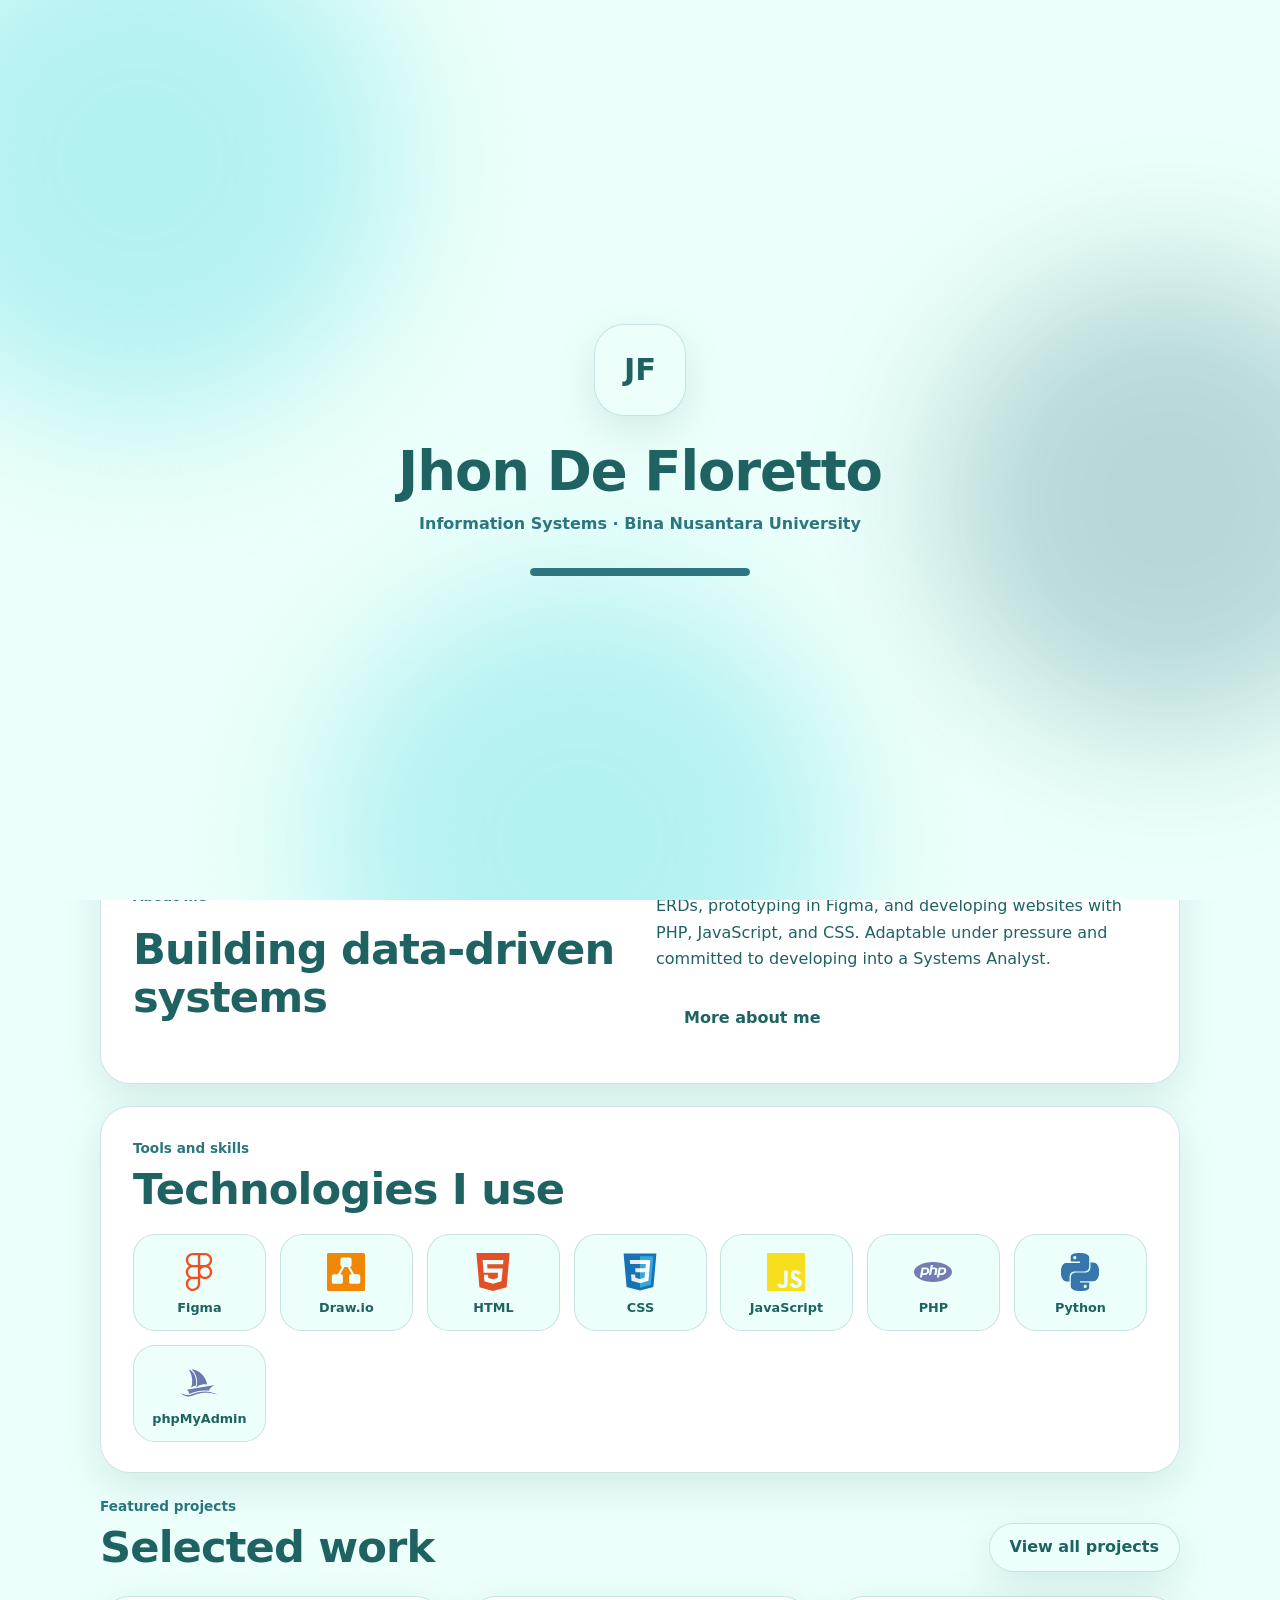
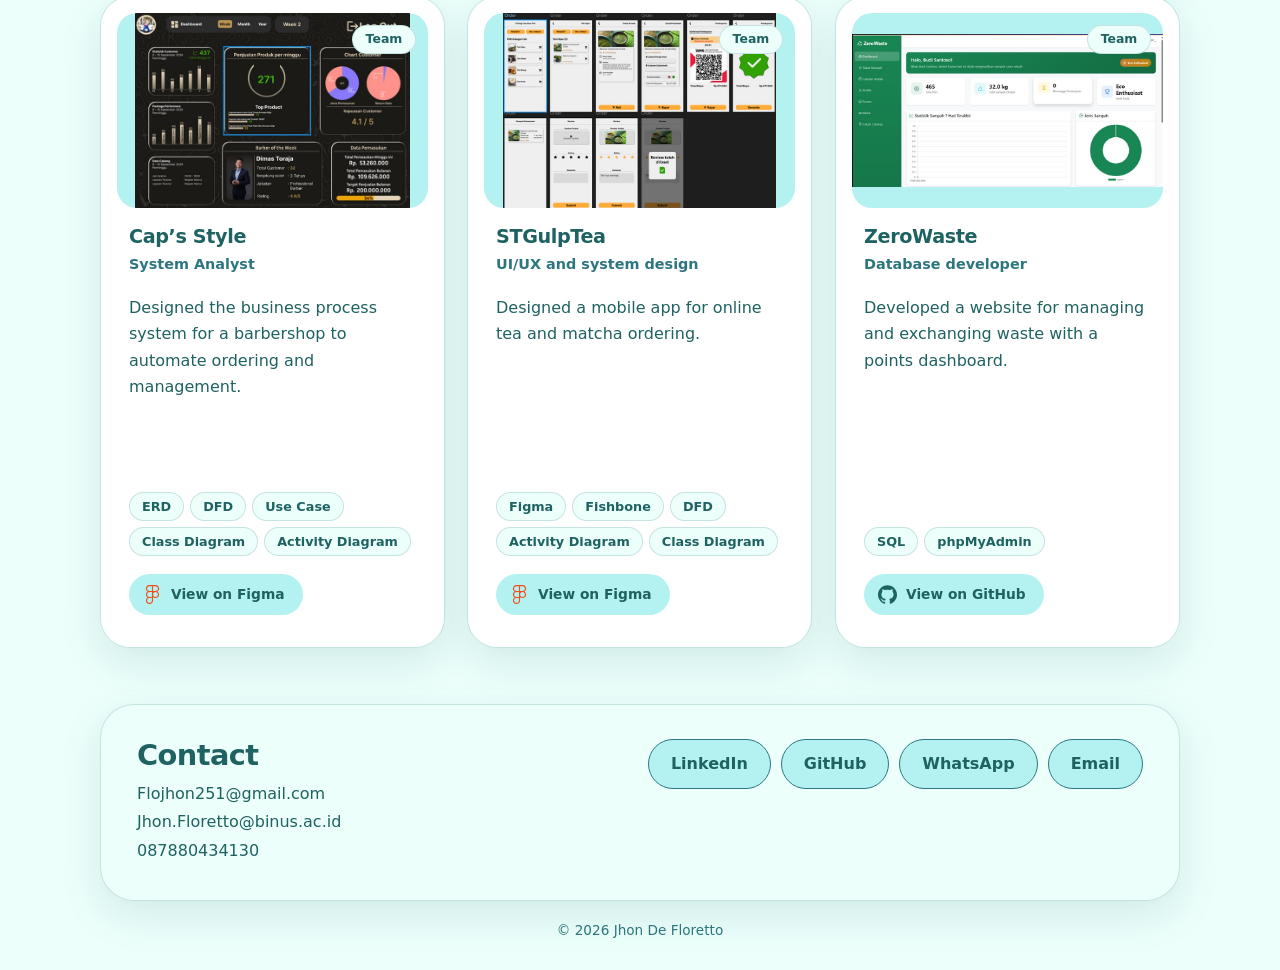
==== commit 5217622c: "Update flip hint text in index.html" ====
--- a/index.html
+++ b/index.html
@@ -99,7 +99,7 @@
                 <img
                   src="photo.jpg"
                   alt="Portrait of Jhon De Floretto in a black suit and navy tie"
-                /><span class="flip-hint">↻ Tap to flip</span>
+                />
               </div>
               <div class="face back">
                 <p class="lab">Hello, I’m</p>
@@ -301,8 +301,7 @@
         >
           <div class="fl">
             <div class="face front">
-              <span class="flip-hint">↻ Click to flip</span
-              ><span class="tag">Team</span
+              <span class="tag">Team</span
               ><button
                 class="pic"
                 type="button"
@@ -389,8 +388,7 @@
         >
           <div class="fl">
             <div class="face front">
-              <span class="flip-hint">↻ Click to flip</span
-              ><span class="tag">Team</span
+              <span class="tag">Team</span
               ><button
                 class="pic"
                 type="button"
@@ -475,8 +473,7 @@
         >
           <div class="fl">
             <div class="face front">
-              <span class="flip-hint">↻ Click to flip</span
-              ><span class="tag">Team</span
+              <span class="tag">Team</span
               ><button
                 class="pic"
                 type="button"
--- a/style.css
+++ b/style.css
@@ -1,200 +1,1537 @@
-/* Jhon De Floretto portfolio — shared styles */
-:root{--d:#1E6261;--m:#2D767F;--l:#B4F2F1;--p:#ECFFFB;--w:#fff;--g:rgba(236,255,251,.62);--ln:rgba(45,118,127,.2);--sh:0 14px 40px rgba(30,98,97,.13);
-color-scheme:light;box-sizing:border-box;padding-top:env(safe-area-inset-top,0px);padding-bottom:env(safe-area-inset-bottom,0px)}
-*,*::before,*::after{box-sizing:border-box}
-html{scroll-padding-top:90px;scroll-behavior:smooth}
-body{margin:0;background:var(--p);color:var(--d);font:400 1rem/1.65 'Plus Jakarta Sans',system-ui,sans-serif;position:relative;overflow-x:hidden}
-h1,h2,h3{margin:0;line-height:1.12;letter-spacing:-.02em}
-a{color:inherit}
-a:focus-visible,button:focus-visible{outline:3px solid var(--m);outline-offset:3px}
-img{max-width:100%}
-
-/* background (unchanged look) */
-.bg{position:fixed;inset:0;z-index:-1;overflow:hidden}
-.bg i{position:absolute;border-radius:50%;filter:blur(70px);transition:transform .8s cubic-bezier(.2,.8,.2,1)}
-.bg i:nth-child(1){width:520px;height:520px;background:var(--l);left:-120px;top:-100px;transform:translate(calc(var(--mx,0)*40px),calc(var(--my,0)*30px))}
-.bg i:nth-child(2){width:460px;height:460px;background:var(--m);opacity:.28;right:-120px;top:30%;transform:translate(calc(var(--mx,0)*-50px),calc(var(--my,0)*-30px))}
-.bg i:nth-child(3){width:520px;height:520px;background:var(--l);left:25%;bottom:-200px;transform:translate(calc(var(--mx,0)*30px),calc(var(--my,0)*-40px))}
-.glass{background:var(--g);backdrop-filter:blur(16px);-webkit-backdrop-filter:blur(16px);border:1px solid var(--ln);box-shadow:var(--sh),inset 0 1px 0 var(--p)}
-
-/* scroll progress + cursor ring */
-#prog{position:fixed;left:0;top:0;height:3px;width:100%;transform:scaleX(0);transform-origin:left;background:var(--m);z-index:60}
-
-/* splash (index only) */
-#splash{position:fixed;inset:0;z-index:100;display:grid;place-items:center;background:var(--p);overflow:hidden;transition:opacity .8s,transform .8s cubic-bezier(.7,0,.3,1)}
-#splash.go{opacity:0;transform:scale(1.06)}
-.nosplash #splash{display:none}
-.sp{position:relative;text-align:center;padding:24px}
-.mark{width:92px;height:92px;margin:0 auto 26px;border-radius:30px;display:grid;place-items:center;font-size:1.9rem;font-weight:800;animation:rise .8s both}
-.sp h1{font-size:clamp(2rem,7vw,3.4rem);font-weight:800;animation:rise .8s .25s both}
-.sp p{margin:8px 0 30px;color:var(--m);font-weight:600;animation:rise .8s .45s both}
-.ld{width:220px;height:8px;border-radius:9px;margin:auto;overflow:hidden;background:var(--l)}
-.ld i{display:block;height:100%;border-radius:9px;background:var(--m);transform-origin:left;animation:fill 2.2s .4s cubic-bezier(.5,0,.2,1) both}
-@keyframes fill{from{transform:scaleX(0)}}
-@keyframes rise{from{opacity:0;transform:translateY(22px)}}
-
-/* page change between html files */
-#cv{position:fixed;inset:0;z-index:90;visibility:hidden;pointer-events:none;overflow:hidden}
-#cv.on,.arriving #cv{visibility:visible}
-#cv.on{pointer-events:all}
-#cv i{position:absolute;inset:0;transform:translateY(100%)}
-#cv i:first-child{background:var(--m)}#cv i:last-child{background:var(--l)}
-.arriving #cv i{transform:none}
-#cv.up i{transform:none;transition:transform .55s cubic-bezier(.7,0,.2,1)}
-#cv.up i:last-child{transition-delay:.1s}
-#cv.out i{transform:translateY(-100%);transition:transform .55s cubic-bezier(.7,0,.2,1)}
-#cv.out i:first-child{transition-delay:.1s}
-
-/* header + menu */
-header{position:sticky;top:env(safe-area-inset-top,0px);z-index:20;padding:16px 20px 0}
-.bar{max-width:1120px;margin:auto;display:flex;align-items:center;justify-content:space-between;gap:14px;border-radius:26px;padding:10px 12px 10px 14px}
-.logo{display:flex;align-items:center;gap:11px;text-decoration:none;white-space:nowrap}
-.logo b{width:40px;height:40px;border-radius:14px;display:grid;place-items:center;background:var(--l);border:1px solid var(--ln);font-weight:800;transition:transform .3s cubic-bezier(.3,1.6,.5,1)}
-.logo:hover b{transform:rotate(-10deg) scale(1.1)}
-.logo strong{display:block;font-size:.98rem;line-height:1.15}.logo small{display:block;color:var(--m);font-size:.75rem;font-weight:500}
-nav{position:relative;display:flex;gap:2px;overflow-x:auto;scrollbar-width:none;-ms-overflow-style:none;padding:4px}
-nav::-webkit-scrollbar{display:none;width:0;height:0}
-nav a{position:relative;z-index:1;text-decoration:none;padding:8px 17px;border-radius:99px;font-weight:600;font-size:.9rem;white-space:nowrap;overflow:hidden;color:var(--m);transition:color .2s,transform .18s ease-out}
-nav a:hover{color:var(--d)}
-nav a.on{color:var(--d);font-weight:800}
-.ind{position:absolute;z-index:0;top:4px;bottom:4px;left:0;width:0;border-radius:99px;background:var(--l);border:1.5px solid var(--d);box-shadow:0 5px 14px rgba(30,98,97,.2);pointer-events:none;transition:left .4s cubic-bezier(.3,1.25,.5,1),width .4s cubic-bezier(.3,1.25,.5,1),background .2s,border-color .2s,box-shadow .2s}
-.ind.hov{background:var(--p);border-color:var(--ln);box-shadow:none}
-.cta{position:relative;overflow:hidden;text-decoration:none;font-weight:700;font-size:.9rem;padding:10px 20px;border-radius:99px;background:var(--l);border:1px solid var(--m);white-space:nowrap;transition:transform .18s ease-out}
-
-/* layout + cards (white) */
-.page{max-width:1120px;margin:auto;padding:28px 20px 56px}
-.card{background:var(--w);border:1px solid var(--ln);border-radius:30px;padding:30px 32px;margin-bottom:22px;box-shadow:var(--sh)}
-.lab{color:var(--m);font-weight:700;font-size:.85rem;margin:0 0 6px}
-h2{font-size:clamp(1.9rem,4vw,2.7rem);font-weight:800;margin-bottom:24px}
-h3{font-size:1.2rem;font-weight:700}
-.meta{color:var(--m);font-weight:600;font-size:.9rem;margin:2px 0 0}
-ul{margin:10px 0 0;padding-left:1.15em}li{margin:6px 0}
-
-/* tilt + reveal + magnet */
-.tilt,.rv{transform:perspective(900px) translateY(var(--ty,0px)) rotateX(var(--rx,0deg)) rotateY(var(--ry,0deg));transition:transform .3s ease-out,box-shadow .3s}
-.tilt.live{transition:transform .08s linear,box-shadow .3s}
-.tilt:hover{box-shadow:0 24px 54px rgba(30,98,97,.22)}
-.tilt::after{content:"";position:absolute;inset:0;border-radius:inherit;pointer-events:none;opacity:0;transition:opacity .3s;background:radial-gradient(circle at var(--gx,50%) var(--gy,30%),rgba(180,242,241,.45),transparent 55%)}
-.tilt{position:relative}.tilt:hover::after{opacity:1}
-.rv{opacity:0;--ty:34px;transition:opacity .8s ease var(--d,0s),transform .8s cubic-bezier(.2,.8,.2,1) var(--d,0s)}
-.rv.in{opacity:1;--ty:0px}
-.rv.done{transition:transform .3s ease-out,opacity .3s,box-shadow .3s}
-.rv.done.live{transition:transform .08s linear,box-shadow .3s}
-.btn,.links a,.more a,.view{position:relative;overflow:hidden;transition:transform .18s ease-out,background .2s}
-.btn:active,.view:active,.cta:active,.links a:active,.more a:active,nav a:active{transform:scale(.93)!important}
-.rp{position:absolute;border-radius:50%;background:var(--m);opacity:.35;pointer-events:none;transform:scale(0);animation:rp .65s ease-out forwards}
-@keyframes rp{to{transform:scale(1);opacity:0}}
-
-/* hero */
-.hero{display:grid;grid-template-columns:1.1fr .9fr;gap:36px;align-items:center;padding:18px 8px 34px}
-.hero h1{font-size:clamp(2.8rem,6.4vw,4.8rem);font-weight:800;letter-spacing:-.035em;margin:6px 0 8px}
-.w{display:inline-block;overflow:hidden;vertical-align:bottom;padding-bottom:.1em;margin-right:.22em}
-.w>span{display:inline-block;transform:translateY(110%);transition:transform .9s cubic-bezier(.2,.8,.2,1) calc(var(--i,0)*.12s)}
-.ready .w>span{transform:none}
-.role{font-size:clamp(1.4rem,3vw,2.1rem);font-weight:700;color:var(--m);margin:0}
-.hero p.d{max-width:46ch;margin:18px 0 0;font-size:1.05rem}
-.btns{display:flex;gap:12px;flex-wrap:wrap;margin-top:28px}
-.btn{text-decoration:none;font-weight:700;padding:14px 28px;border-radius:99px;background:var(--l);border:1.5px solid var(--d);box-shadow:0 8px 22px rgba(30,98,97,.2)}
-.btn.alt{background:var(--w);box-shadow:none;border-color:var(--ln)}
-.pw{justify-self:center;width:min(100%,400px)}
-.frame{border-radius:46px;padding:12px;width:100%;cursor:pointer;touch-action:pan-y}
-.frame img{display:block;width:100%;aspect-ratio:5/7;object-fit:cover;object-position:top;border-radius:36px}
-.frame.wob{animation:wob .8s cubic-bezier(.3,1.5,.5,1)}
-@keyframes wob{0%{transform:perspective(900px) rotate(0)}20%{transform:perspective(900px) rotate(-5deg) scale(1.03)}40%{transform:perspective(900px) rotate(4deg) scale(1.02)}60%{transform:perspective(900px) rotate(-2.5deg)}80%{transform:perspective(900px) rotate(1.5deg)}100%{transform:perspective(900px) rotate(0)}}
-.badges{display:grid;grid-template-columns:1fr 1fr;gap:12px;margin-top:16px}
-.badge{border-radius:22px;padding:12px 18px}
-.badge b{display:block;font-size:1.7rem;font-weight:800;line-height:1.1}.badge span{font-size:.78rem;color:var(--m);font-weight:600;display:block;line-height:1.3}
-.about{display:grid;grid-template-columns:1fr 1fr;gap:32px;align-items:center}
-.about p{margin:0 0 18px;max-width:52ch}
-.more{display:flex;justify-content:space-between;align-items:end;gap:12px;flex-wrap:wrap}
-.more a{font-weight:700;text-decoration:none;padding:10px 20px;border-radius:99px;margin-bottom:24px}
-
-/* images */
-.pic{display:block;position:relative;width:100%;padding:0;border:0;border-radius:20px;overflow:hidden;background:var(--l);cursor:zoom-in;aspect-ratio:16/10}
-.pic img{width:100%;height:100%;object-fit:cover;object-position:top;display:block;transition:transform .6s cubic-bezier(.2,.8,.2,1)}
-.pic:hover img{transform:scale(1.08)}
-.pic .zoom{position:absolute;right:12px;bottom:12px;padding:5px 14px;border-radius:99px;background:var(--p);border:1px solid var(--ln);font:700 .78rem 'Plus Jakarta Sans',sans-serif;color:var(--d);opacity:0;transform:translateY(8px);transition:.3s}
-.pic:hover .zoom,.pic:focus-visible .zoom{opacity:1;transform:none}
-#lb{position:fixed;inset:0;z-index:120;display:none;place-items:center;padding:24px;background:rgba(236,255,251,.82);backdrop-filter:blur(14px);cursor:zoom-out}
-#lb.show{display:grid;animation:rise .35s both}
-#lb img{max-width:min(94vw,1100px);max-height:80vh;border-radius:22px;border:6px solid var(--w);box-shadow:var(--sh)}
-#lb p{margin:14px 0 0;text-align:center;font-weight:700}
-
-/* grids */
-.grid{display:grid;grid-template-columns:repeat(auto-fit,minmax(310px,1fr));gap:22px}
-.grid .card{margin:0;padding:16px 16px 24px}
-.grid .card{display:flex;flex-direction:column;padding-bottom:28px}
-.grid .pic{flex:none}
-.grid .in{flex:1;padding:18px 12px 4px;display:flex;flex-direction:column}
-.grid .in p{margin:6px 0 12px}
-.tools{margin-top:auto;display:flex;flex-wrap:wrap;gap:6px}
-.tools span{background:var(--p);border:1px solid var(--ln);padding:3px 12px;border-radius:99px;font-size:.8rem;font-weight:600}
-.tag{position:absolute;right:28px;top:28px;z-index:2;font-size:.78rem;font-weight:700;padding:3px 13px;border-radius:99px;background:var(--p);border:1px solid var(--ln)}
-.ab2{display:grid;grid-template-columns:1.4fr 1fr;gap:22px}.ab2 .card{margin:0}.ab2 p{margin:0 0 14px}
-.stk{display:grid;gap:22px;align-content:start}
-.tl{display:grid;gap:22px}.tl .card{margin:0}
-.exp{display:grid;grid-template-columns:1fr 330px;gap:30px;align-items:center}
-.exp.solo{grid-template-columns:1fr}
-.exp .pic{aspect-ratio:4/3;cursor:zoom-in}
-.tiles{display:grid;grid-template-columns:repeat(auto-fill,minmax(122px,1fr));gap:14px}
-.tile{display:flex;flex-direction:column;align-items:center;gap:9px;padding:18px 8px 14px;border-radius:22px;background:var(--p);border:1px solid var(--ln);font-size:.8rem;font-weight:600;text-align:center;line-height:1.25}
-.tile svg{width:38px;height:38px}
-.tile:hover svg{animation:wig .6s}
-@keyframes wig{25%{transform:rotate(-14deg) scale(1.12)}50%{transform:rotate(10deg) scale(1.12)}75%{transform:rotate(-5deg)}}
-.sk{margin-bottom:22px}.sk h3{margin-bottom:16px}
-
-/* footer */
-footer{max-width:1120px;margin:0 auto;padding:0 20px calc(28px + env(safe-area-inset-bottom,0px))}
-.fc{border-radius:34px;padding:34px 36px;display:flex;justify-content:space-between;gap:28px;flex-wrap:wrap}
-.fc h3{font-size:1.8rem;margin-bottom:10px}.fc p{margin:2px 0}
-.links{display:flex;gap:10px;flex-wrap:wrap;align-items:flex-start}
-.links a{text-decoration:none;font-weight:700;padding:11px 22px;border-radius:99px;background:var(--l);border:1px solid var(--m)}
-.copy{text-align:center;color:var(--m);font-size:.85rem;margin-top:18px}
-
-@media(max-width:800px){
-.hero,.about,.ab2,.exp{grid-template-columns:1fr}.pw{order:-1;width:min(88%,340px)}
-.bar{flex-wrap:wrap}.cta{display:none}nav{order:3;width:100%}.card{padding:24px 22px}.tag{right:22px;top:22px}}
-@media(hover:none){#bub{display:none}}
-@media(prefers-reduced-motion:reduce){*{animation:none!important;transition:none!important}.rv{opacity:1;--ty:0px}.w>span{transform:none}}
-.sub{font-size:1.25rem;font-weight:700;color:var(--m);margin:34px 0 16px}.sub:first-of-type{margin-top:0}
-.tile svg.wide{width:88px;height:38px}
-.pic img{object-fit:contain;object-position:center}
-.exp .pic img{object-fit:cover;object-position:center}
-
-/* home entrance */
-.hero .lab,.hero .role,.hero .d,.hero .btns,.hero .pw{opacity:0;transform:translateY(26px);transition:opacity .8s ease var(--dl,0s),transform .9s cubic-bezier(.2,.8,.2,1) var(--dl,0s)}
-.ready .hero .lab,.ready .hero .role,.ready .hero .d,.ready .hero .btns,.ready .hero .pw{opacity:1;transform:none}
-.hero .lab{--dl:.05s}.hero .pw{--dl:.3s}.hero .role{--dl:.5s}.hero .d{--dl:.65s}.hero .btns{--dl:.8s}
-#splash{cursor:pointer}
-
-/* bubble-wand cursor: system cursor hidden on mouse devices */
-@media(hover:hover) and (pointer:fine){*,*::before,*::after{cursor:none!important}}
-#bub{position:fixed;left:0;top:0;width:0;height:0;pointer-events:none;z-index:200;opacity:0;transition:opacity .3s}
-#bub.on{opacity:1}
-#bub svg{position:absolute;left:-18px;top:-18px;width:48px;height:64px;overflow:visible;transform-origin:18px 18px;filter:drop-shadow(0 4px 6px rgba(30,98,97,.25))}
-
-/* realistic soap bubbles: clear centre, rainbow film on the rim, glossy highlights */
-.pop{position:fixed;left:0;top:0;border-radius:50%;pointer-events:none;z-index:199;opacity:0;
-background:
-radial-gradient(circle at 30% 24%,rgba(255,255,255,.95) 0 7%,rgba(255,255,255,0) 21%),
-radial-gradient(ellipse at 72% 80%,rgba(255,255,255,.55) 0 6%,rgba(255,255,255,0) 19%),
-radial-gradient(circle at 50% 50%,rgba(255,255,255,.05) 0 52%,hsla(var(--h),95%,76%,.25) 76%,hsla(var(--h2),95%,70%,.42) 100%);
-box-shadow:inset 0 0 7px rgba(255,255,255,.6),0 0 7px hsla(var(--h),90%,70%,.4);
-animation:pf .8s cubic-bezier(.2,.7,.3,1) var(--dl,0s) forwards}
-.pop::before{content:"";position:absolute;inset:0;border-radius:50%;opacity:.8;
-background:conic-gradient(from var(--r,0deg),hsla(0,100%,68%,.75),hsla(50,100%,64%,.75),hsla(120,90%,64%,.7),hsla(190,100%,66%,.75),hsla(260,100%,72%,.75),hsla(320,100%,70%,.75),hsla(360,100%,68%,.75));
--webkit-mask:radial-gradient(circle,transparent 56%,#000 94%);mask:radial-gradient(circle,transparent 56%,#000 94%)}
-@keyframes pf{
-0%{transform:translate(0,0) scale(.3);opacity:0}
-12%{opacity:1}
-60%{transform:translate(var(--dx),var(--dy)) scale(1);opacity:1}
-76%{transform:translate(var(--dx),var(--dy)) scale(1.08);opacity:1}
-88%{transform:translate(var(--dx),var(--dy)) scale(1.22);opacity:.8}
-100%{transform:translate(var(--dx),var(--dy)) scale(1.5);opacity:0}}
-
-/* project view button (tool icon + label) */
-.view{display:inline-flex;align-items:center;gap:9px;align-self:flex-start;padding:9px 18px 9px 14px;border-radius:99px;background:var(--l);border:1.5px solid var(--d);font-weight:700;font-size:.86rem;text-decoration:none;white-space:nowrap}
-.view svg{width:19px;height:19px;flex:none}
-.view:hover{background:var(--w)}
-.grid .in .view{margin-top:auto}
-.grid .in .tools + .view{margin-top:18px}
+:root {
+  --d: #1e6261;
+  --m: #2d767f;
+  --l: #b4f2f1;
+  --p: #ecfffb;
+  --w: #fff;
+  --g: rgba(236, 255, 251, 0.62);
+  --ln: rgba(45, 118, 127, 0.2);
+  --sh: 0 14px 40px rgba(30, 98, 97, 0.13);
+  color-scheme: light;
+  box-sizing: border-box;
+  padding-top: env(safe-area-inset-top, 0px);
+  padding-bottom: env(safe-area-inset-bottom, 0px);
+}
+*,
+*::before,
+*::after {
+  box-sizing: border-box;
+}
+html {
+  scroll-padding-top: 90px;
+  scroll-behavior: smooth;
+}
+body {
+  margin: 0;
+  background: var(--p);
+  color: var(--d);
+  font:
+    400 1rem/1.65 "Plus Jakarta Sans",
+    system-ui,
+    sans-serif;
+  position: relative;
+  overflow-x: hidden;
+}
+h1,
+h2,
+h3 {
+  margin: 0;
+  line-height: 1.12;
+  letter-spacing: -0.02em;
+}
+a {
+  color: inherit;
+}
+a:focus-visible,
+button:focus-visible {
+  outline: 3px solid var(--m);
+  outline-offset: 3px;
+}
+img {
+  max-width: 100%;
+}
+
+.bg {
+  position: fixed;
+  inset: 0;
+  z-index: -1;
+  overflow: hidden;
+}
+.bg i {
+  position: absolute;
+  border-radius: 50%;
+  filter: blur(70px);
+  transition: transform 0.8s cubic-bezier(0.2, 0.8, 0.2, 1);
+}
+.bg i:nth-child(1) {
+  width: 520px;
+  height: 520px;
+  background: var(--l);
+  left: -120px;
+  top: -100px;
+  transform: translate(calc(var(--mx, 0) * 40px), calc(var(--my, 0) * 30px));
+}
+.bg i:nth-child(2) {
+  width: 460px;
+  height: 460px;
+  background: var(--m);
+  opacity: 0.28;
+  right: -120px;
+  top: 30%;
+  transform: translate(calc(var(--mx, 0) * -50px), calc(var(--my, 0) * -30px));
+}
+.bg i:nth-child(3) {
+  width: 520px;
+  height: 520px;
+  background: var(--l);
+  left: 25%;
+  bottom: -200px;
+  transform: translate(calc(var(--mx, 0) * 30px), calc(var(--my, 0) * -40px));
+}
+.glass {
+  background: var(--g);
+  backdrop-filter: blur(16px);
+  -webkit-backdrop-filter: blur(16px);
+  border: 1px solid var(--ln);
+  box-shadow:
+    var(--sh),
+    inset 0 1px 0 var(--p);
+}
+
+#prog {
+  position: fixed;
+  left: 0;
+  top: 0;
+  height: 3px;
+  width: 100%;
+  transform: scaleX(0);
+  transform-origin: left;
+  background: var(--m);
+  z-index: 60;
+}
+
+#splash {
+  position: fixed;
+  inset: 0;
+  z-index: 100;
+  display: grid;
+  place-items: center;
+  background: var(--p);
+  overflow: hidden;
+  transition:
+    opacity 0.8s,
+    transform 0.8s cubic-bezier(0.7, 0, 0.3, 1);
+}
+#splash.go {
+  opacity: 0;
+  transform: scale(1.06);
+}
+.nosplash #splash {
+  display: none;
+}
+.sp {
+  position: relative;
+  text-align: center;
+  padding: 24px;
+}
+.mark {
+  width: 92px;
+  height: 92px;
+  margin: 0 auto 26px;
+  border-radius: 30px;
+  display: grid;
+  place-items: center;
+  font-size: 1.9rem;
+  font-weight: 800;
+  animation: rise 0.8s both;
+}
+.sp h1 {
+  font-size: clamp(2rem, 7vw, 3.4rem);
+  font-weight: 800;
+  animation: rise 0.8s 0.25s both;
+}
+.sp p {
+  margin: 8px 0 30px;
+  color: var(--m);
+  font-weight: 600;
+  animation: rise 0.8s 0.45s both;
+}
+.ld {
+  width: 220px;
+  height: 8px;
+  border-radius: 9px;
+  margin: auto;
+  overflow: hidden;
+  background: var(--l);
+}
+.ld i {
+  display: block;
+  height: 100%;
+  border-radius: 9px;
+  background: var(--m);
+  transform-origin: left;
+  animation: fill 2.2s 0.4s cubic-bezier(0.5, 0, 0.2, 1) both;
+}
+@keyframes fill {
+  from {
+    transform: scaleX(0);
+  }
+}
+@keyframes rise {
+  from {
+    opacity: 0;
+    transform: translateY(22px);
+  }
+}
+
+#cv {
+  position: fixed;
+  inset: 0;
+  z-index: 90;
+  visibility: hidden;
+  pointer-events: none;
+  overflow: hidden;
+}
+#cv.on,
+.arriving #cv {
+  visibility: visible;
+}
+#cv.on {
+  pointer-events: all;
+}
+#cv i {
+  position: absolute;
+  inset: 0;
+  transform: translateY(100%);
+}
+#cv i:first-child {
+  background: var(--m);
+}
+#cv i:last-child {
+  background: var(--l);
+}
+.arriving #cv i {
+  transform: none;
+}
+#cv.up i {
+  transform: none;
+  transition: transform 0.55s cubic-bezier(0.7, 0, 0.2, 1);
+}
+#cv.up i:last-child {
+  transition-delay: 0.1s;
+}
+#cv.out i {
+  transform: translateY(-100%);
+  transition: transform 0.55s cubic-bezier(0.7, 0, 0.2, 1);
+}
+#cv.out i:first-child {
+  transition-delay: 0.1s;
+}
+
+header {
+  position: sticky;
+  top: env(safe-area-inset-top, 0px);
+  z-index: 20;
+  padding: 16px 20px 0;
+}
+.bar {
+  max-width: 1120px;
+  margin: auto;
+  display: flex;
+  align-items: center;
+  justify-content: space-between;
+  gap: 14px;
+  border-radius: 26px;
+  padding: 10px 12px 10px 14px;
+}
+.logo {
+  display: flex;
+  align-items: center;
+  gap: 11px;
+  text-decoration: none;
+  white-space: nowrap;
+}
+.logo b {
+  width: 40px;
+  height: 40px;
+  border-radius: 14px;
+  display: grid;
+  place-items: center;
+  background: var(--l);
+  border: 1px solid var(--ln);
+  font-weight: 800;
+  transition: transform 0.3s cubic-bezier(0.3, 1.6, 0.5, 1);
+}
+.logo:hover b {
+  transform: rotate(-10deg) scale(1.1);
+}
+.logo strong {
+  display: block;
+  font-size: 0.98rem;
+  line-height: 1.15;
+}
+.logo small {
+  display: block;
+  color: var(--m);
+  font-size: 0.75rem;
+  font-weight: 500;
+}
+nav {
+  position: relative;
+  display: flex;
+  gap: 2px;
+  overflow-x: auto;
+  scrollbar-width: none;
+  -ms-overflow-style: none;
+  padding: 4px;
+}
+nav::-webkit-scrollbar {
+  display: none;
+  width: 0;
+  height: 0;
+}
+nav a {
+  position: relative;
+  z-index: 1;
+  text-decoration: none;
+  padding: 8px 17px;
+  border-radius: 99px;
+  font-weight: 600;
+  font-size: 0.9rem;
+  white-space: nowrap;
+  overflow: hidden;
+  color: var(--m);
+  transition:
+    color 0.2s,
+    transform 0.18s ease-out;
+}
+nav a:hover {
+  color: var(--d);
+}
+nav a.on {
+  color: var(--d);
+  font-weight: 800;
+}
+.ind {
+  position: absolute;
+  z-index: 0;
+  top: 4px;
+  bottom: 4px;
+  left: 0;
+  width: 0;
+  border-radius: 99px;
+  background: var(--l);
+  border: 1.5px solid var(--d);
+  box-shadow: 0 5px 14px rgba(30, 98, 97, 0.2);
+  pointer-events: none;
+  transition:
+    left 0.4s cubic-bezier(0.3, 1.25, 0.5, 1),
+    width 0.4s cubic-bezier(0.3, 1.25, 0.5, 1),
+    background 0.2s,
+    border-color 0.2s,
+    box-shadow 0.2s;
+}
+.ind.hov {
+  background: var(--p);
+  border-color: var(--ln);
+  box-shadow: none;
+}
+.cta {
+  position: relative;
+  overflow: hidden;
+  text-decoration: none;
+  font-weight: 700;
+  font-size: 0.9rem;
+  padding: 10px 20px;
+  border-radius: 99px;
+  background: var(--l);
+  border: 1px solid var(--m);
+  white-space: nowrap;
+  transition: transform 0.18s ease-out;
+}
+
+.page {
+  max-width: 1120px;
+  margin: auto;
+  padding: 28px 20px 56px;
+}
+.card {
+  background: var(--w);
+  border: 1px solid var(--ln);
+  border-radius: 30px;
+  padding: 30px 32px;
+  margin-bottom: 22px;
+  box-shadow: var(--sh);
+}
+.lab {
+  color: var(--m);
+  font-weight: 700;
+  font-size: 0.85rem;
+  margin: 0 0 6px;
+}
+h2 {
+  font-size: clamp(1.9rem, 4vw, 2.7rem);
+  font-weight: 800;
+  margin-bottom: 24px;
+}
+h3 {
+  font-size: 1.2rem;
+  font-weight: 700;
+}
+.meta {
+  color: var(--m);
+  font-weight: 600;
+  font-size: 0.9rem;
+  margin: 2px 0 0;
+}
+ul {
+  margin: 10px 0 0;
+  padding-left: 1.15em;
+}
+li {
+  margin: 6px 0;
+}
+
+.tilt,
+.rv {
+  transform: perspective(900px) translateY(var(--ty, 0px))
+    rotateX(var(--rx, 0deg)) rotateY(var(--ry, 0deg));
+  transition:
+    transform 0.3s ease-out,
+    box-shadow 0.3s;
+}
+.tilt.live {
+  transition:
+    transform 0.08s linear,
+    box-shadow 0.3s;
+}
+.tilt:hover {
+  box-shadow: 0 24px 54px rgba(30, 98, 97, 0.22);
+}
+.tilt::after {
+  content: "";
+  position: absolute;
+  inset: 0;
+  border-radius: inherit;
+  pointer-events: none;
+  opacity: 0;
+  transition: opacity 0.3s;
+  background: radial-gradient(
+    circle at var(--gx, 50%) var(--gy, 30%),
+    rgba(180, 242, 241, 0.45),
+    transparent 55%
+  );
+}
+.tilt {
+  position: relative;
+}
+.tilt:hover::after {
+  opacity: 1;
+}
+.rv {
+  opacity: 0;
+  --ty: 34px;
+  transition:
+    opacity 0.8s ease var(--d, 0s),
+    transform 0.8s cubic-bezier(0.2, 0.8, 0.2, 1) var(--d, 0s);
+}
+.rv.in {
+  opacity: 1;
+  --ty: 0px;
+}
+.rv.done {
+  transition:
+    transform 0.3s ease-out,
+    opacity 0.3s,
+    box-shadow 0.3s;
+}
+.rv.done.live {
+  transition:
+    transform 0.08s linear,
+    box-shadow 0.3s;
+}
+.btn,
+.links a,
+.more a,
+.view {
+  position: relative;
+  overflow: hidden;
+  transition:
+    transform 0.18s ease-out,
+    background 0.2s;
+}
+.btn:active,
+.view:active,
+.cta:active,
+.links a:active,
+.more a:active,
+nav a:active {
+  transform: scale(0.93) !important;
+}
+.rp {
+  position: absolute;
+  border-radius: 50%;
+  background: var(--m);
+  opacity: 0.35;
+  pointer-events: none;
+  transform: scale(0);
+  animation: rp 0.65s ease-out forwards;
+}
+@keyframes rp {
+  to {
+    transform: scale(1);
+    opacity: 0;
+  }
+}
+
+.hero {
+  display: grid;
+  grid-template-columns: 1.1fr 0.9fr;
+  gap: 36px;
+  align-items: center;
+  padding: 18px 8px 34px;
+}
+.hero h1 {
+  font-size: clamp(2.8rem, 6.4vw, 4.8rem);
+  font-weight: 800;
+  letter-spacing: -0.035em;
+  margin: 6px 0 8px;
+}
+.w {
+  display: inline-block;
+  overflow: hidden;
+  vertical-align: bottom;
+  padding-bottom: 0.1em;
+  margin-right: 0.22em;
+}
+.w > span {
+  display: inline-block;
+  transform: translateY(110%);
+  transition: transform 0.9s cubic-bezier(0.2, 0.8, 0.2, 1)
+    calc(var(--i, 0) * 0.12s);
+}
+.ready .w > span {
+  transform: none;
+}
+.role {
+  font-size: clamp(1.4rem, 3vw, 2.1rem);
+  font-weight: 700;
+  color: var(--m);
+  margin: 0;
+}
+.hero p.d {
+  max-width: 46ch;
+  margin: 18px 0 0;
+  font-size: 1.05rem;
+}
+.btns {
+  display: flex;
+  gap: 12px;
+  flex-wrap: wrap;
+  margin-top: 28px;
+}
+.btn {
+  text-decoration: none;
+  font-weight: 700;
+  padding: 14px 28px;
+  border-radius: 99px;
+  background: var(--l);
+  border: 1.5px solid var(--d);
+  box-shadow: 0 8px 22px rgba(30, 98, 97, 0.2);
+}
+.btn.alt {
+  background: var(--w);
+  box-shadow: none;
+  border-color: var(--ln);
+}
+.pw {
+  justify-self: center;
+  width: min(100%, 400px);
+}
+.frame {
+  border-radius: 46px;
+  padding: 12px;
+  width: 100%;
+  cursor: pointer;
+  touch-action: pan-y;
+}
+.frame img {
+  display: block;
+  width: 100%;
+  aspect-ratio: 5/7;
+  object-fit: cover;
+  object-position: top;
+  border-radius: 36px;
+}
+.frame.wob {
+  animation: wob 0.8s cubic-bezier(0.3, 1.5, 0.5, 1);
+}
+@keyframes wob {
+  0% {
+    transform: perspective(900px) rotate(0);
+  }
+  20% {
+    transform: perspective(900px) rotate(-5deg) scale(1.03);
+  }
+  40% {
+    transform: perspective(900px) rotate(4deg) scale(1.02);
+  }
+  60% {
+    transform: perspective(900px) rotate(-2.5deg);
+  }
+  80% {
+    transform: perspective(900px) rotate(1.5deg);
+  }
+  100% {
+    transform: perspective(900px) rotate(0);
+  }
+}
+.badges {
+  display: grid;
+  grid-template-columns: 1fr 1fr;
+  gap: 12px;
+  margin-top: 16px;
+}
+.badge {
+  border-radius: 22px;
+  padding: 12px 18px;
+}
+.badge b {
+  display: block;
+  font-size: 1.7rem;
+  font-weight: 800;
+  line-height: 1.1;
+}
+.badge span {
+  font-size: 0.78rem;
+  color: var(--m);
+  font-weight: 600;
+  display: block;
+  line-height: 1.3;
+}
+.about {
+  display: grid;
+  grid-template-columns: 1fr 1fr;
+  gap: 32px;
+  align-items: center;
+}
+.about p {
+  margin: 0 0 18px;
+  max-width: 52ch;
+}
+.more {
+  display: flex;
+  justify-content: space-between;
+  align-items: end;
+  gap: 12px;
+  flex-wrap: wrap;
+}
+.more a {
+  font-weight: 700;
+  text-decoration: none;
+  padding: 10px 20px;
+  border-radius: 99px;
+  margin-bottom: 24px;
+}
+
+.pic {
+  display: block;
+  position: relative;
+  width: 100%;
+  padding: 0;
+  border: 0;
+  border-radius: 20px;
+  overflow: hidden;
+  background: var(--l);
+  cursor: zoom-in;
+  aspect-ratio: 16/10;
+}
+.pic img {
+  width: 100%;
+  height: 100%;
+  object-fit: cover;
+  object-position: top;
+  display: block;
+  transition: transform 0.6s cubic-bezier(0.2, 0.8, 0.2, 1);
+}
+.pic:hover img {
+  transform: scale(1.08);
+}
+.pic .zoom {
+  position: absolute;
+  right: 12px;
+  bottom: 12px;
+  padding: 5px 14px;
+  border-radius: 99px;
+  background: var(--p);
+  border: 1px solid var(--ln);
+  font:
+    700 0.78rem "Plus Jakarta Sans",
+    sans-serif;
+  color: var(--d);
+  opacity: 0;
+  transform: translateY(8px);
+  transition: 0.3s;
+}
+.pic:hover .zoom,
+.pic:focus-visible .zoom {
+  opacity: 1;
+  transform: none;
+}
+#lb {
+  position: fixed;
+  inset: 0;
+  z-index: 120;
+  display: none;
+  place-items: center;
+  padding: 24px;
+  background: rgba(236, 255, 251, 0.82);
+  backdrop-filter: blur(14px);
+  cursor: zoom-out;
+}
+#lb.show {
+  display: grid;
+  animation: rise 0.35s both;
+}
+#lb img {
+  max-width: min(94vw, 1100px);
+  max-height: 80vh;
+  border-radius: 22px;
+  border: 6px solid var(--w);
+  box-shadow: var(--sh);
+}
+#lb p {
+  margin: 14px 0 0;
+  text-align: center;
+  font-weight: 700;
+}
+
+.grid {
+  display: grid;
+  grid-template-columns: repeat(auto-fit, minmax(310px, 1fr));
+  gap: 22px;
+}
+.grid .card {
+  margin: 0;
+  padding: 16px 16px 24px;
+}
+.grid .card {
+  display: flex;
+  flex-direction: column;
+  padding-bottom: 28px;
+}
+.grid .pic {
+  flex: none;
+}
+.grid .in {
+  flex: 1;
+  padding: 18px 12px 4px;
+  display: flex;
+  flex-direction: column;
+}
+.grid .in p {
+  margin: 6px 0 12px;
+}
+.tools {
+  margin-top: auto;
+  display: flex;
+  flex-wrap: wrap;
+  gap: 6px;
+}
+.tools span {
+  background: var(--p);
+  border: 1px solid var(--ln);
+  padding: 3px 12px;
+  border-radius: 99px;
+  font-size: 0.8rem;
+  font-weight: 600;
+}
+.tag {
+  position: absolute;
+  right: 28px;
+  top: 28px;
+  z-index: 2;
+  font-size: 0.78rem;
+  font-weight: 700;
+  padding: 3px 13px;
+  border-radius: 99px;
+  background: var(--p);
+  border: 1px solid var(--ln);
+}
+.ab2 {
+  display: grid;
+  grid-template-columns: 1.4fr 1fr;
+  gap: 22px;
+}
+.ab2 .card {
+  margin: 0;
+}
+.ab2 p {
+  margin: 0 0 14px;
+}
+.stk {
+  display: grid;
+  gap: 22px;
+  align-content: start;
+}
+.tl {
+  display: grid;
+  gap: 22px;
+}
+.tl .card {
+  margin: 0;
+}
+.exp {
+  display: grid;
+  grid-template-columns: 1fr 330px;
+  gap: 30px;
+  align-items: center;
+}
+.exp.solo {
+  grid-template-columns: 1fr;
+}
+.exp .pic {
+  aspect-ratio: 4/3;
+  cursor: zoom-in;
+}
+.tiles {
+  display: grid;
+  grid-template-columns: repeat(auto-fill, minmax(122px, 1fr));
+  gap: 14px;
+}
+.tile {
+  display: flex;
+  flex-direction: column;
+  align-items: center;
+  gap: 9px;
+  padding: 18px 8px 14px;
+  border-radius: 22px;
+  background: var(--p);
+  border: 1px solid var(--ln);
+  font-size: 0.8rem;
+  font-weight: 600;
+  text-align: center;
+  line-height: 1.25;
+}
+.tile svg {
+  width: 38px;
+  height: 38px;
+}
+.tile:hover svg {
+  animation: wig 0.6s;
+}
+@keyframes wig {
+  25% {
+    transform: rotate(-14deg) scale(1.12);
+  }
+  50% {
+    transform: rotate(10deg) scale(1.12);
+  }
+  75% {
+    transform: rotate(-5deg);
+  }
+}
+.sk {
+  margin-bottom: 22px;
+}
+.sk h3 {
+  margin-bottom: 16px;
+}
+
+footer {
+  max-width: 1120px;
+  margin: 0 auto;
+  padding: 0 20px calc(28px + env(safe-area-inset-bottom, 0px));
+}
+.fc {
+  border-radius: 34px;
+  padding: 34px 36px;
+  display: flex;
+  justify-content: space-between;
+  gap: 28px;
+  flex-wrap: wrap;
+}
+.fc h3 {
+  font-size: 1.8rem;
+  margin-bottom: 10px;
+}
+.fc p {
+  margin: 2px 0;
+}
+.links {
+  display: flex;
+  gap: 10px;
+  flex-wrap: wrap;
+  align-items: flex-start;
+}
+.links a {
+  text-decoration: none;
+  font-weight: 700;
+  padding: 11px 22px;
+  border-radius: 99px;
+  background: var(--l);
+  border: 1px solid var(--m);
+}
+.copy {
+  text-align: center;
+  color: var(--m);
+  font-size: 0.85rem;
+  margin-top: 18px;
+}
+
+.mb,
+nav .ncta {
+  display: none;
+}
+@keyframes menuin {
+  from {
+    opacity: 0;
+    transform: translateY(-8px) scale(0.97);
+  }
+  to {
+    opacity: 1;
+    transform: none;
+  }
+}
+@media (max-width: 800px) {
+  .hero,
+  .about,
+  .ab2,
+  .exp {
+    grid-template-columns: 1fr;
+  }
+  .pw {
+    order: -1;
+    width: min(88%, 340px);
+  }
+  header {
+    pointer-events: none;
+    padding: 12px 14px 0;
+  }
+  .bar.glass {
+    background: none;
+    backdrop-filter: none;
+    -webkit-backdrop-filter: none;
+    border: 0;
+    box-shadow: none;
+    border-radius: 0;
+    padding: 0;
+    flex-wrap: wrap;
+    align-items: flex-start;
+    gap: 10px;
+  }
+  .logo {
+    pointer-events: auto;
+    background: var(--g);
+    backdrop-filter: blur(16px);
+    -webkit-backdrop-filter: blur(16px);
+    border: 1px solid var(--ln);
+    box-shadow:
+      var(--sh),
+      inset 0 1px 0 var(--p);
+    border-radius: 22px;
+    padding: 8px 18px 8px 8px;
+  }
+  .cta {
+    display: none;
+  }
+  .mb {
+    pointer-events: auto;
+    display: grid;
+    align-content: center;
+    justify-items: center;
+    gap: 5px;
+    width: 52px;
+    height: 52px;
+    padding: 0;
+    border-radius: 18px;
+    cursor: pointer;
+    background: var(--g);
+    backdrop-filter: blur(16px);
+    -webkit-backdrop-filter: blur(16px);
+    border: 1px solid var(--ln);
+    box-shadow:
+      var(--sh),
+      inset 0 1px 0 var(--p);
+    -webkit-tap-highlight-color: transparent;
+  }
+  .mb i {
+    display: block;
+    width: 22px;
+    height: 2.5px;
+    border-radius: 2px;
+    background: var(--d);
+    transition:
+      transform 0.3s ease,
+      opacity 0.2s ease;
+  }
+  .mb.open i:nth-child(1) {
+    transform: translateY(7.5px) rotate(45deg);
+  }
+  .mb.open i:nth-child(2) {
+    opacity: 0;
+  }
+  .mb.open i:nth-child(3) {
+    transform: translateY(-7.5px) rotate(-45deg);
+  }
+  nav {
+    display: none;
+    order: 3;
+    width: 100%;
+    flex-direction: column;
+    gap: 4px;
+    padding: 10px;
+    overflow: visible;
+    border-radius: 24px;
+    background: var(--g);
+    backdrop-filter: blur(18px);
+    -webkit-backdrop-filter: blur(18px);
+    border: 1px solid var(--ln);
+    box-shadow:
+      var(--sh),
+      inset 0 1px 0 var(--p);
+  }
+  nav.open {
+    display: flex;
+    pointer-events: auto;
+    animation: menuin 0.28s cubic-bezier(0.3, 1.2, 0.5, 1);
+  }
+  nav a {
+    padding: 13px 18px;
+    font-size: 1rem;
+    border-radius: 16px;
+    border: 1.5px solid transparent;
+  }
+  nav a.on {
+    background: var(--l);
+    border-color: var(--d);
+  }
+  nav .ncta {
+    display: block;
+    margin-top: 4px;
+    text-align: center;
+    font-weight: 700;
+    background: var(--l);
+    border: 1px solid var(--m);
+  }
+  .ind {
+    display: none;
+  }
+  .card {
+    padding: 24px 22px;
+  }
+  .tag {
+    right: 22px;
+    top: 22px;
+  }
+}
+@media (hover: none) {
+  #bub {
+    display: none;
+  }
+}
+@media (prefers-reduced-motion: reduce) {
+  * {
+    animation: none !important;
+    transition: none !important;
+  }
+  .rv {
+    opacity: 1;
+    --ty: 0px;
+  }
+  .w > span {
+    transform: none;
+  }
+}
+.sub {
+  font-size: 1.25rem;
+  font-weight: 700;
+  color: var(--m);
+  margin: 34px 0 16px;
+}
+.sub:first-of-type {
+  margin-top: 0;
+}
+.tile svg.wide {
+  width: 88px;
+  height: 38px;
+}
+.pic img {
+  object-fit: contain;
+  object-position: center;
+}
+.exp .pic img {
+  object-fit: cover;
+  object-position: center;
+}
+
+.hero .lab,
+.hero .role,
+.hero .d,
+.hero .btns,
+.hero .pw {
+  opacity: 0;
+  transform: translateY(26px);
+  transition:
+    opacity 0.8s ease var(--dl, 0s),
+    transform 0.9s cubic-bezier(0.2, 0.8, 0.2, 1) var(--dl, 0s);
+}
+.ready .hero .lab,
+.ready .hero .role,
+.ready .hero .d,
+.ready .hero .btns,
+.ready .hero .pw {
+  opacity: 1;
+  transform: none;
+}
+.hero .lab {
+  --dl: 0.05s;
+}
+.hero .pw {
+  --dl: 0.3s;
+}
+.hero .role {
+  --dl: 0.5s;
+}
+.hero .d {
+  --dl: 0.65s;
+}
+.hero .btns {
+  --dl: 0.8s;
+}
+#splash {
+  cursor: pointer;
+}
+
+@media (hover: hover) and (pointer: fine) {
+  *,
+  *::before,
+  *::after {
+    cursor: none !important;
+  }
+}
+#bub {
+  position: fixed;
+  left: 0;
+  top: 0;
+  width: 0;
+  height: 0;
+  pointer-events: none;
+  z-index: 200;
+  opacity: 0;
+  transition: opacity 0.3s;
+}
+#bub.on {
+  opacity: 1;
+}
+#bub svg {
+  position: absolute;
+  left: -18px;
+  top: -18px;
+  width: 48px;
+  height: 64px;
+  overflow: visible;
+  transform-origin: 18px 18px;
+  filter: drop-shadow(0 4px 6px rgba(30, 98, 97, 0.25));
+}
+
+.pop {
+  position: fixed;
+  left: 0;
+  top: 0;
+  border-radius: 50%;
+  pointer-events: none;
+  z-index: 199;
+  opacity: 0;
+  background:
+    radial-gradient(
+      circle at 30% 24%,
+      rgba(255, 255, 255, 0.95) 0 7%,
+      rgba(255, 255, 255, 0) 21%
+    ),
+    radial-gradient(
+      ellipse at 72% 80%,
+      rgba(255, 255, 255, 0.55) 0 6%,
+      rgba(255, 255, 255, 0) 19%
+    ),
+    radial-gradient(
+      circle at 50% 50%,
+      rgba(255, 255, 255, 0.05) 0 52%,
+      hsla(var(--h), 95%, 76%, 0.25) 76%,
+      hsla(var(--h2), 95%, 70%, 0.42) 100%
+    );
+  box-shadow:
+    inset 0 0 7px rgba(255, 255, 255, 0.6),
+    0 0 7px hsla(var(--h), 90%, 70%, 0.4);
+  animation: pf 0.8s cubic-bezier(0.2, 0.7, 0.3, 1) var(--dl, 0s) forwards;
+}
+.pop::before {
+  content: "";
+  position: absolute;
+  inset: 0;
+  border-radius: 50%;
+  opacity: 0.8;
+  background: conic-gradient(
+    from var(--r, 0deg),
+    hsla(0, 100%, 68%, 0.75),
+    hsla(50, 100%, 64%, 0.75),
+    hsla(120, 90%, 64%, 0.7),
+    hsla(190, 100%, 66%, 0.75),
+    hsla(260, 100%, 72%, 0.75),
+    hsla(320, 100%, 70%, 0.75),
+    hsla(360, 100%, 68%, 0.75)
+  );
+  -webkit-mask: radial-gradient(circle, transparent 56%, #000 94%);
+  mask: radial-gradient(circle, transparent 56%, #000 94%);
+}
+@keyframes pf {
+  0% {
+    transform: translate(0, 0) scale(0.3);
+    opacity: 0;
+  }
+  12% {
+    opacity: 1;
+  }
+  60% {
+    transform: translate(var(--dx), var(--dy)) scale(1);
+    opacity: 1;
+  }
+  76% {
+    transform: translate(var(--dx), var(--dy)) scale(1.08);
+    opacity: 1;
+  }
+  88% {
+    transform: translate(var(--dx), var(--dy)) scale(1.22);
+    opacity: 0.8;
+  }
+  100% {
+    transform: translate(var(--dx), var(--dy)) scale(1.5);
+    opacity: 0;
+  }
+}
+
+.view {
+  display: inline-flex;
+  align-items: center;
+  gap: 9px;
+  align-self: flex-start;
+  padding: 9px 18px 9px 14px;
+  border-radius: 99px;
+  background: var(--l);
+  border: 1.5px solid var(--d);
+  font-weight: 700;
+  font-size: 0.86rem;
+  text-decoration: none;
+  white-space: nowrap;
+}
+.view svg {
+  width: 19px;
+  height: 19px;
+  flex: none;
+}
+.view:hover {
+  background: var(--w);
+}
+.grid .in .view {
+  margin-top: auto;
+}
+.grid .in .tools + .view {
+  margin-top: 18px;
+}
+
+.flip {
+  user-select: none;
+  -webkit-user-select: none;
+  -webkit-tap-highlight-color: transparent;
+}
+.grid .card.flip {
+  display: block;
+  padding: 0;
+  background: transparent;
+}
+.grid.one {
+  grid-template-columns: minmax(310px, 440px);
+}
+.grid .fl {
+  min-height: 650px;
+}
+.card.flip:focus-visible,
+.frame.flip:focus-visible {
+  outline: 3px solid var(--m);
+  outline-offset: 4px;
+}
+.fl {
+  position: relative;
+  display: grid;
+  transform-style: preserve-3d;
+  transform: perspective(1400px) rotateY(0deg);
+  transition: transform 0.85s cubic-bezier(0.3, 1.15, 0.4, 1);
+}
+.flipped > .fl {
+  transform: perspective(1400px) rotateY(180deg);
+}
+.face {
+  grid-area: 1/1;
+  position: relative;
+  border-radius: 30px;
+  -webkit-backface-visibility: hidden;
+  backface-visibility: hidden;
+}
+.face.front {
+  display: flex;
+  flex-direction: column;
+  background: var(--w);
+  padding: 16px 16px 28px;
+}
+.face.back {
+  position: absolute;
+  inset: 0;
+  overflow-y: auto;
+  scrollbar-width: thin;
+  scrollbar-color: var(--m) transparent;
+  transform: rotateY(180deg);
+  display: flex;
+  flex-direction: column;
+  padding: 22px 22px 20px;
+  background: linear-gradient(160deg, #fff 0%, var(--p) 55%, var(--l) 170%);
+  border: 1px solid var(--ln);
+  box-shadow: var(--sh);
+}
+.flip-hint {
+  position: absolute;
+  left: 28px;
+  top: 28px;
+  z-index: 2;
+  font-size: 0.74rem;
+  font-weight: 700;
+  padding: 3px 12px;
+  border-radius: 99px;
+  background: var(--p);
+  border: 1px solid var(--ln);
+}
+.back h3 {
+  font-size: 1.4rem;
+  margin-top: 2px;
+}
+.back .lab {
+  margin: 0 0 4px;
+  font-size: 0.78rem;
+}
+.back .lbl {
+  font-size: 0.68rem;
+  font-weight: 800;
+  letter-spacing: 0.07em;
+  text-transform: uppercase;
+  color: var(--m);
+  margin: 10px 0 3px;
+}
+.back p {
+  margin: 0;
+  font-size: 0.82rem;
+  line-height: 1.48;
+}
+.back ul {
+  margin: 0;
+  padding-left: 1.1em;
+  font-size: 0.82rem;
+  line-height: 1.42;
+}
+.back li {
+  margin: 2px 0;
+}
+.back .tools {
+  margin-top: 0;
+}
+.back .acts {
+  margin-top: auto;
+  padding-top: 12px;
+  display: flex;
+  gap: 10px;
+  flex-wrap: wrap;
+  align-items: center;
+}
+button.view {
+  font-family: inherit;
+  color: inherit;
+  cursor: pointer;
+}
+.view.alt {
+  background: var(--w);
+  border-color: var(--ln);
+}
+.view.alt:hover {
+  background: var(--p);
+}
+.frame .face {
+  border-radius: 36px;
+}
+.frame .face.front {
+  display: block;
+  padding: 0;
+  background: none;
+}
+.frame .flip-hint {
+  left: 50%;
+  top: auto;
+  bottom: 20px;
+  transform: translateX(-50%);
+  white-space: nowrap;
+}
+.frame .face.back {
+  position: relative;
+  inset: auto;
+  overflow: visible;
+  padding: 22px 22px 16px;
+}
+.frame .face.front {
+  display: flex;
+}
+.frame .face.front img {
+  height: 100%;
+  min-height: 100%;
+}
+.frame .back h3 {
+  font-size: 1.55rem;
+}
+.frame .back .meta {
+  margin-bottom: 8px;
+}
+.facts {
+  list-style: none;
+  padding: 0;
+  margin: 8px 0 0;
+  line-height: 1.38;
+}
+.facts li {
+  margin: 5px 0;
+  padding-left: 14px;
+  position: relative;
+}
+.facts li::before {
+  content: "";
+  position: absolute;
+  left: 0;
+  top: 0.55em;
+  width: 6px;
+  height: 6px;
+  border-radius: 50%;
+  background: var(--m);
+}
+.dl {
+  display: grid;
+  gap: 8px;
+  margin-top: auto;
+  padding-top: 12px;
+}
+.dl .btn {
+  display: flex;
+  align-items: center;
+  justify-content: center;
+  gap: 8px;
+  padding: 10px 16px;
+  font-size: 0.86rem;
+  text-align: center;
+}
+.dl .btn svg {
+  width: 17px;
+  height: 17px;
+  flex: none;
+}
+.frame .back > * {
+  flex: none;
+}
+.frame .bio {
+  font-size: 0.8rem;
+  line-height: 1.45;
+}
+.facts {
+  font-size: 0.76rem;
+}
+.dl .btn {
+  padding: 9px 16px;
+}
+.flipbtn {
+  align-self: center;
+  margin-top: 8px;
+  padding: 6px 16px;
+}
+
+#cv::after {
+  content: "";
+  position: absolute;
+  left: 50%;
+  top: 50%;
+  width: min(92vw, 520px);
+  aspect-ratio: 420/280;
+  transform: translate(-50%, -50%);
+  background: url("data:image/svg+xml,%3Csvg%20xmlns%3D%22http%3A%2F%2Fwww.w3.org%2F2000%2Fsvg%22%20viewBox%3D%220%200%20420%20280%22%3E%3Cstyle%3E.l%7Btransform-box%3Afill-box%3Btransform-origin%3Aleft%20center%3Btransform%3AscaleX%280%29%3Banimation%3At%203.4s%20ease-in-out%20infinite%7D%40keyframes%20t%7B0%25%7Btransform%3AscaleX%280%29%7D14%25%2C80%25%7Btransform%3AscaleX%281%29%7D92%25%2C100%25%7Btransform%3AscaleX%280%29%7D%7D.k%7Banimation%3Af%20.3s%20ease-in-out%20infinite%20alternate%7D%40keyframes%20f%7Bfrom%7Bopacity%3A.25%7Dto%7Bopacity%3A1%7D%7D.a1%2C.a2%7Btransform-origin%3A120px%20150px%3Banimation%3Ar%20.34s%20ease-in-out%20infinite%20alternate%7D.a2%7Banimation-delay%3A.17s%7D%40keyframes%20r%7Bfrom%7Btransform%3Arotate%28-5deg%29%7Dto%7Btransform%3Arotate%285deg%29%7D%7D.cur%7Banimation%3Ab%20.8s%20steps%281%29%20infinite%7D%40keyframes%20b%7B50%25%7Bopacity%3A0%7D%7D.g%7Bfont%3A700%2015px%20ui-monospace%2CMenlo%2CConsolas%2Cmonospace%3Bfill%3A%232D767F%3Bopacity%3A0%3Banimation%3Ag%202.8s%20ease-out%20infinite%7D%40keyframes%20g%7B0%25%7Btransform%3AtranslateY%2810px%29%3Bopacity%3A0%7D25%25%7Bopacity%3A1%7D100%25%7Btransform%3AtranslateY%28-24px%29%3Bopacity%3A0%7D%7D.p%7Btransform-box%3Afill-box%3Btransform-origin%3Aleft%20center%3Banimation%3Ap%202.4s%20ease-in-out%20infinite%7D%40keyframes%20p%7B0%25%7Btransform%3AscaleX%280%29%7D85%25%2C100%25%7Btransform%3AscaleX%281%29%7D%7D.s%7Banimation%3As%201.6s%20ease-in-out%20infinite%7D%40keyframes%20s%7B0%25%7Bopacity%3A0%3Btransform%3AtranslateY%284px%29%7D50%25%7Bopacity%3A.7%7D100%25%7Bopacity%3A0%3Btransform%3AtranslateY%28-6px%29%7D%7D.bob%7Banimation%3Abob%201.2s%20ease-in-out%20infinite%20alternate%7D%40keyframes%20bob%7Bto%7Btransform%3AtranslateY%28-1.5px%29%7D%7D.mh%7Btransform-box%3Aview-box%3Btransform-origin%3A40px%2038px%3Banimation%3Amh%206s%20linear%20infinite%7D%40keyframes%20mh%7Bto%7Btransform%3Arotate%28360deg%29%7D%7D.sw%7Btransform-box%3Afill-box%3Btransform-origin%3A50%25%20100%25%3Banimation%3Asw%202.6s%20ease-in-out%20infinite%20alternate%7D%40keyframes%20sw%7Bfrom%7Btransform%3Arotate%28-3deg%29%7Dto%7Btransform%3Arotate%283deg%29%7D%7D.dt%7Banimation%3Adt%201.2s%20ease-in-out%20infinite%7D%40keyframes%20dt%7B0%25%2C100%25%7Bopacity%3A.25%7D50%25%7Bopacity%3A1%7D%7D.fy%7Banimation%3Afy%203s%20ease-in-out%20infinite%20alternate%7D%40keyframes%20fy%7Bto%7Btransform%3Atranslate%288px%2C-5px%29%7D%7D%40media%20%28prefers-reduced-motion%3Areduce%29%7B%2A%7Banimation%3Anone%21important%7D.l%7Btransform%3Anone%7D%7D%3C%2Fstyle%3E%3Cg%20transform%3D%22translate%2836%200%29%22%3E%3Ccircle%20cx%3D%22190%22%20cy%3D%22135%22%20r%3D%22118%22%20fill%3D%22%23fff%22%20opacity%3D%22.4%22%2F%3E%3Crect%20x%3D%22-20%22%20y%3D%22242%22%20width%3D%22400%22%20height%3D%224%22%20rx%3D%222%22%20fill%3D%22%231E6261%22%20opacity%3D%22.25%22%2F%3E%3Crect%20x%3D%2248%22%20y%3D%22118%22%20width%3D%2210%22%20height%3D%2268%22%20rx%3D%225%22%20fill%3D%22%232D767F%22%2F%3E%3Crect%20x%3D%2252%22%20y%3D%22180%22%20width%3D%2262%22%20height%3D%229%22%20rx%3D%224.5%22%20fill%3D%22%232D767F%22%2F%3E%3Crect%20x%3D%2280%22%20y%3D%22189%22%20width%3D%227%22%20height%3D%2236%22%20fill%3D%22%231E6261%22%2F%3E%3Crect%20x%3D%2258%22%20y%3D%22224%22%20width%3D%2256%22%20height%3D%225%22%20rx%3D%222.5%22%20fill%3D%22%231E6261%22%2F%3E%3Ccircle%20cx%3D%2262%22%20cy%3D%22234%22%20r%3D%223.5%22%20fill%3D%22%231E6261%22%2F%3E%3Ccircle%20cx%3D%2286%22%20cy%3D%22234%22%20r%3D%223.5%22%20fill%3D%22%231E6261%22%2F%3E%3Ccircle%20cx%3D%22110%22%20cy%3D%22234%22%20r%3D%223.5%22%20fill%3D%22%231E6261%22%2F%3E%3Crect%20x%3D%2278%22%20y%3D%22174%22%20width%3D%2268%22%20height%3D%2213%22%20rx%3D%226.5%22%20fill%3D%22%231E6261%22%2F%3E%3Crect%20x%3D%22134%22%20y%3D%22180%22%20width%3D%2213%22%20height%3D%2248%22%20rx%3D%226%22%20fill%3D%22%231E6261%22%2F%3E%3Crect%20x%3D%22134%22%20y%3D%22224%22%20width%3D%2226%22%20height%3D%229%22%20rx%3D%224.5%22%20fill%3D%22%23fff%22%20stroke%3D%22%231E6261%22%20stroke-width%3D%221.5%22%2F%3E%3Cg%20class%3D%22bob%22%3E%3Crect%20x%3D%2270%22%20y%3D%22116%22%20width%3D%2230%22%20height%3D%2268%22%20rx%3D%2214%22%20fill%3D%22%23ff9f68%22%2F%3E%3Crect%20x%3D%2284%22%20y%3D%22106%22%20width%3D%228%22%20height%3D%2212%22%20fill%3D%22%23e0b48f%22%2F%3E%3Ccircle%20cx%3D%2288%22%20cy%3D%2294%22%20r%3D%2215%22%20fill%3D%22%23f1c9a5%22%2F%3E%3Cpath%20d%3D%22M72%2095C70%2078%2091%2074%20103%2087C94%2085%2082%2087%2072%2095Z%22%20fill%3D%22%2317403f%22%2F%3E%3Ccircle%20cx%3D%2297%22%20cy%3D%2296%22%20r%3D%224.6%22%20fill%3D%22none%22%20stroke%3D%22%2317403f%22%20stroke-width%3D%221.4%22%2F%3E%3Ccircle%20cx%3D%2297.5%22%20cy%3D%2296%22%20r%3D%221.4%22%20fill%3D%22%2317403f%22%2F%3E%3C%2Fg%3E%3Crect%20x%3D%22108%22%20y%3D%22172%22%20width%3D%22244%22%20height%3D%228%22%20rx%3D%224%22%20fill%3D%22%231E6261%22%2F%3E%3Crect%20x%3D%22334%22%20y%3D%22180%22%20width%3D%228%22%20height%3D%2262%22%20fill%3D%22%231E6261%22%2F%3E%3Crect%20x%3D%22122%22%20y%3D%22156%22%20width%3D%2214%22%20height%3D%2216%22%20rx%3D%223%22%20fill%3D%22%23fff%22%20stroke%3D%22%231E6261%22%20stroke-width%3D%222%22%2F%3E%3Cpath%20d%3D%22M136%20159q7%200%200%208%22%20fill%3D%22none%22%20stroke%3D%22%231E6261%22%20stroke-width%3D%222%22%2F%3E%3Cpath%20class%3D%22s%22%20d%3D%22M126%20152q3-4%200-8%22%20fill%3D%22none%22%20stroke%3D%22%231E6261%22%20stroke-width%3D%221.6%22%20stroke-linecap%3D%22round%22%2F%3E%3Crect%20x%3D%22190%22%20y%3D%2266%22%20width%3D%22146%22%20height%3D%2296%22%20rx%3D%229%22%20fill%3D%22%231E6261%22%2F%3E%3Crect%20x%3D%22198%22%20y%3D%2274%22%20width%3D%22130%22%20height%3D%2276%22%20rx%3D%224%22%20fill%3D%22%230e2f2e%22%2F%3E%3Crect%20x%3D%22253%22%20y%3D%22162%22%20width%3D%2220%22%20height%3D%2210%22%20fill%3D%22%231E6261%22%2F%3E%3Crect%20x%3D%22240%22%20y%3D%22168%22%20width%3D%2246%22%20height%3D%225%22%20rx%3D%222.5%22%20fill%3D%22%231E6261%22%2F%3E%3Crect%20class%3D%22l%22%20style%3D%22animation-delay%3A0.00s%22%20x%3D%22206%22%20y%3D%2282%22%20width%3D%2260%22%20height%3D%225%22%20rx%3D%222.5%22%20fill%3D%22%23B4F2F1%22%2F%3E%3Crect%20class%3D%22l%22%20style%3D%22animation-delay%3A0.28s%22%20x%3D%22214%22%20y%3D%2292%22%20width%3D%2286%22%20height%3D%225%22%20rx%3D%222.5%22%20fill%3D%22%23ffd166%22%2F%3E%3Crect%20class%3D%22l%22%20style%3D%22animation-delay%3A0.56s%22%20x%3D%22214%22%20y%3D%22102%22%20width%3D%2244%22%20height%3D%225%22%20rx%3D%222.5%22%20fill%3D%22%238fd3ff%22%2F%3E%3Crect%20class%3D%22l%22%20style%3D%22animation-delay%3A0.84s%22%20x%3D%22206%22%20y%3D%22112%22%20width%3D%2270%22%20height%3D%225%22%20rx%3D%222.5%22%20fill%3D%22%23ff9ad5%22%2F%3E%3Crect%20class%3D%22l%22%20style%3D%22animation-delay%3A1.12s%22%20x%3D%22206%22%20y%3D%22122%22%20width%3D%2296%22%20height%3D%225%22%20rx%3D%222.5%22%20fill%3D%22%23b4ffa8%22%2F%3E%3Crect%20class%3D%22l%22%20style%3D%22animation-delay%3A1.40s%22%20x%3D%22214%22%20y%3D%22132%22%20width%3D%2252%22%20height%3D%225%22%20rx%3D%222.5%22%20fill%3D%22%23B4F2F1%22%2F%3E%3Crect%20class%3D%22cur%22%20x%3D%22270%22%20y%3D%22131%22%20width%3D%224%22%20height%3D%227%22%20fill%3D%22%23fff%22%2F%3E%3Crect%20x%3D%22150%22%20y%3D%22164%22%20width%3D%2286%22%20height%3D%228%22%20rx%3D%223%22%20fill%3D%22%232D767F%22%2F%3E%3Crect%20class%3D%22k%22%20style%3D%22animation-delay%3A0.00s%22%20x%3D%22154%22%20y%3D%22166%22%20width%3D%228%22%20height%3D%223%22%20rx%3D%221%22%20fill%3D%22%23B4F2F1%22%2F%3E%3Crect%20class%3D%22k%22%20style%3D%22animation-delay%3A0.11s%22%20x%3D%22165%22%20y%3D%22166%22%20width%3D%228%22%20height%3D%223%22%20rx%3D%221%22%20fill%3D%22%23B4F2F1%22%2F%3E%3Crect%20class%3D%22k%22%20style%3D%22animation-delay%3A0.22s%22%20x%3D%22176%22%20y%3D%22166%22%20width%3D%228%22%20height%3D%223%22%20rx%3D%221%22%20fill%3D%22%23B4F2F1%22%2F%3E%3Crect%20class%3D%22k%22%20style%3D%22animation-delay%3A0.00s%22%20x%3D%22187%22%20y%3D%22166%22%20width%3D%228%22%20height%3D%223%22%20rx%3D%221%22%20fill%3D%22%23B4F2F1%22%2F%3E%3Crect%20class%3D%22k%22%20style%3D%22animation-delay%3A0.11s%22%20x%3D%22198%22%20y%3D%22166%22%20width%3D%228%22%20height%3D%223%22%20rx%3D%221%22%20fill%3D%22%23B4F2F1%22%2F%3E%3Crect%20class%3D%22k%22%20style%3D%22animation-delay%3A0.22s%22%20x%3D%22209%22%20y%3D%22166%22%20width%3D%228%22%20height%3D%223%22%20rx%3D%221%22%20fill%3D%22%23B4F2F1%22%2F%3E%3Crect%20class%3D%22k%22%20style%3D%22animation-delay%3A0.00s%22%20x%3D%22220%22%20y%3D%22166%22%20width%3D%228%22%20height%3D%223%22%20rx%3D%221%22%20fill%3D%22%23B4F2F1%22%2F%3E%3Cpath%20d%3D%22M97%20128L120%20150%22%20stroke%3D%22%23ff9f68%22%20stroke-width%3D%2210%22%20stroke-linecap%3D%22round%22%20fill%3D%22none%22%2F%3E%3Cg%20class%3D%22a2%22%3E%3Cpath%20d%3D%22M120%20150L152%20163%22%20stroke%3D%22%23e8864d%22%20stroke-width%3D%229%22%20stroke-linecap%3D%22round%22%20fill%3D%22none%22%2F%3E%3Ccircle%20cx%3D%22154%22%20cy%3D%22163%22%20r%3D%224.6%22%20fill%3D%22%23e0b48f%22%2F%3E%3C%2Fg%3E%3Cg%20class%3D%22a1%22%3E%3Cpath%20d%3D%22M120%20150L158%20162%22%20stroke%3D%22%23ff9f68%22%20stroke-width%3D%229%22%20stroke-linecap%3D%22round%22%20fill%3D%22none%22%2F%3E%3Ccircle%20cx%3D%22160%22%20cy%3D%22162%22%20r%3D%224.8%22%20fill%3D%22%23f1c9a5%22%2F%3E%3C%2Fg%3E%3Ctext%20class%3D%22g%22%20x%3D%22204%22%20y%3D%2258%22%3E%26lt%3B%2F%26gt%3B%3C%2Ftext%3E%3Ctext%20class%3D%22g%22%20x%3D%22262%22%20y%3D%2252%22%20style%3D%22animation-delay%3A.9s%22%3E%7B%20%7D%3C%2Ftext%3E%3Ctext%20class%3D%22g%22%20x%3D%22312%22%20y%3D%2260%22%20style%3D%22animation-delay%3A1.7s%22%3E%3B%3C%2Ftext%3E%3Ctext%20class%3D%22g%22%20x%3D%22226%22%20y%3D%2250%22%20style%3D%22animation-delay%3A2.2s%22%3E%23%3C%2Ftext%3E%3Ccircle%20cx%3D%2240%22%20cy%3D%2238%22%20r%3D%2215%22%20fill%3D%22%23fff%22%20stroke%3D%22%231E6261%22%20stroke-width%3D%223%22%2F%3E%3Cpath%20d%3D%22M40%2038v-8%22%20stroke%3D%22%231E6261%22%20stroke-width%3D%222%22%20stroke-linecap%3D%22round%22%2F%3E%3Cpath%20class%3D%22mh%22%20d%3D%22M40%2038v-10%22%20stroke%3D%22%232D767F%22%20stroke-width%3D%221.6%22%20stroke-linecap%3D%22round%22%20fill%3D%22none%22%2F%3E%3Crect%20x%3D%2268%22%20y%3D%2220%22%20width%3D%2234%22%20height%3D%2228%22%20rx%3D%223%22%20fill%3D%22%23fff%22%20stroke%3D%22%231E6261%22%20stroke-width%3D%222%22%2F%3E%3Crect%20x%3D%2274%22%20y%3D%2236%22%20width%3D%225%22%20height%3D%228%22%20fill%3D%22%238fd3ff%22%2F%3E%3Crect%20x%3D%2282%22%20y%3D%2230%22%20width%3D%225%22%20height%3D%2214%22%20fill%3D%22%23ff9ad5%22%2F%3E%3Crect%20x%3D%2290%22%20y%3D%2226%22%20width%3D%225%22%20height%3D%2218%22%20fill%3D%22%23ffd166%22%2F%3E%3Crect%20x%3D%22114%22%20y%3D%2262%22%20width%3D%2270%22%20height%3D%224%22%20rx%3D%222%22%20fill%3D%22%231E6261%22%2F%3E%3Crect%20x%3D%22118%22%20y%3D%2244%22%20width%3D%227%22%20height%3D%2218%22%20fill%3D%22%23ff9f68%22%2F%3E%3Crect%20x%3D%22126%22%20y%3D%2248%22%20width%3D%226%22%20height%3D%2214%22%20fill%3D%22%238fd3ff%22%2F%3E%3Crect%20x%3D%22133%22%20y%3D%2242%22%20width%3D%227%22%20height%3D%2220%22%20fill%3D%22%23ffd166%22%2F%3E%3Crect%20x%3D%22141%22%20y%3D%2247%22%20width%3D%226%22%20height%3D%2215%22%20fill%3D%22%23ff9ad5%22%2F%3E%3Crect%20x%3D%22158%22%20y%3D%2252%22%20width%3D%2212%22%20height%3D%2210%22%20rx%3D%222%22%20fill%3D%22%232D767F%22%2F%3E%3Cpath%20class%3D%22sw%22%20d%3D%22M164%2052c-6-8-2-14%200-14s6%206%200%2014M164%2052c6-6%2012-6%2012-6s-4%208-12%206%22%20fill%3D%22%23b4ffa8%22%20stroke%3D%22%231E6261%22%20stroke-width%3D%221.2%22%2F%3E%3Crect%20x%3D%22196%22%20y%3D%2260%22%20width%3D%2212%22%20height%3D%2212%22%20fill%3D%22%23ffd166%22%20transform%3D%22rotate%28-8%20202%2066%29%22%2F%3E%3Crect%20x%3D%22316%22%20y%3D%2258%22%20width%3D%2212%22%20height%3D%2212%22%20fill%3D%22%23ff9ad5%22%20transform%3D%22rotate%287%20322%2064%29%22%2F%3E%3Cg%20class%3D%22fy%22%3E%3Crect%20x%3D%22336%22%20y%3D%2228%22%20width%3D%2240%22%20height%3D%2222%22%20rx%3D%228%22%20fill%3D%22%23fff%22%20stroke%3D%22%231E6261%22%20stroke-width%3D%222%22%2F%3E%3Cpath%20d%3D%22M346%2050l-4%208%2010-8z%22%20fill%3D%22%23fff%22%20stroke%3D%22%231E6261%22%20stroke-width%3D%222%22%20stroke-linejoin%3D%22round%22%2F%3E%3Ccircle%20class%3D%22dt%22%20cx%3D%22347%22%20cy%3D%2239%22%20r%3D%222.4%22%20fill%3D%22%231E6261%22%2F%3E%3Ccircle%20class%3D%22dt%22%20style%3D%22animation-delay%3A.25s%22%20cx%3D%22356%22%20cy%3D%2239%22%20r%3D%222.4%22%20fill%3D%22%231E6261%22%2F%3E%3Ccircle%20class%3D%22dt%22%20style%3D%22animation-delay%3A.5s%22%20cx%3D%22365%22%20cy%3D%2239%22%20r%3D%222.4%22%20fill%3D%22%231E6261%22%2F%3E%3C%2Fg%3E%3Crect%20x%3D%22288%22%20y%3D%22166%22%20width%3D%2226%22%20height%3D%226%22%20rx%3D%221%22%20fill%3D%22%23fff%22%20stroke%3D%22%231E6261%22%20stroke-width%3D%221.2%22%2F%3E%3Crect%20x%3D%22291%22%20y%3D%22161%22%20width%3D%2222%22%20height%3D%225%22%20rx%3D%221%22%20fill%3D%22%23fff%22%20stroke%3D%22%231E6261%22%20stroke-width%3D%221.2%22%2F%3E%3Crect%20x%3D%22318%22%20y%3D%22158%22%20width%3D%2212%22%20height%3D%2214%22%20rx%3D%222%22%20fill%3D%22%232D767F%22%2F%3E%3Cpath%20d%3D%22M321%20158l-2-9M324%20158v-11M327%20158l3-8%22%20stroke%3D%22%23ff9f68%22%20stroke-width%3D%222%22%20stroke-linecap%3D%22round%22%2F%3E%3Crect%20x%3D%22150%22%20y%3D%22156%22%20width%3D%220%22%20height%3D%220%22%2F%3E%3Cg%3E%3Crect%20x%3D%22-14%22%20y%3D%22214%22%20width%3D%2226%22%20height%3D%2228%22%20rx%3D%224%22%20fill%3D%22%232D767F%22%2F%3E%3Cpath%20class%3D%22sw%22%20d%3D%22M-1%20214c-14-18-12-34-2-44%204%2012%206%2022%202%2044zM-1%20214c14-14%2022-22%2020-38-10%208-18%2020-20%2038zM-1%20214c-6-16-20-20-26-18%208%208%2018%2012%2026%2018z%22%20fill%3D%22%23b4ffa8%22%20stroke%3D%22%231E6261%22%20stroke-width%3D%221.6%22%20stroke-linejoin%3D%22round%22%2F%3E%3C%2Fg%3E%3Crect%20x%3D%22322%22%20y%3D%22196%22%20width%3D%2240%22%20height%3D%2246%22%20rx%3D%224%22%20fill%3D%22%232D767F%22%2F%3E%3Crect%20x%3D%22326%22%20y%3D%22200%22%20width%3D%2232%22%20height%3D%2217%22%20rx%3D%222%22%20fill%3D%22%23fff%22%20opacity%3D%22.35%22%2F%3E%3Crect%20x%3D%22326%22%20y%3D%22221%22%20width%3D%2232%22%20height%3D%2217%22%20rx%3D%222%22%20fill%3D%22%23fff%22%20opacity%3D%22.35%22%2F%3E%3Crect%20x%3D%22338%22%20y%3D%22207%22%20width%3D%228%22%20height%3D%223%22%20rx%3D%221.5%22%20fill%3D%22%231E6261%22%2F%3E%3Crect%20x%3D%22338%22%20y%3D%22228%22%20width%3D%228%22%20height%3D%223%22%20rx%3D%221.5%22%20fill%3D%22%231E6261%22%2F%3E%3C%2Fg%3E%3Crect%20x%3D%22130%22%20y%3D%22262%22%20width%3D%22160%22%20height%3D%226%22%20rx%3D%223%22%20fill%3D%22%231E6261%22%20opacity%3D%22.15%22%2F%3E%3Crect%20class%3D%22p%22%20x%3D%22130%22%20y%3D%22262%22%20width%3D%22160%22%20height%3D%226%22%20rx%3D%223%22%20fill%3D%22%232D767F%22%2F%3E%3C%2Fsvg%3E")
+    center/contain no-repeat;
+  opacity: 0;
+  transition: opacity 0.3s ease;
+  pointer-events: none;
+}
+.arriving #cv::after {
+  opacity: 1;
+  transition: none;
+}
+#cv.up::after {
+  opacity: 1;
+  transition-delay: 0.35s;
+}
+#cv.out::after {
+  opacity: 0;
+  transition-delay: 0s;
+  transition-duration: 0.25s;
+}
+
+.pop.tb {
+  animation: tf 0.75s ease-out forwards;
+}
+.pop.tb.bp {
+  animation: tp 0.26s ease-out forwards;
+}
+.pop.dr {
+  animation: dp 0.26s ease-out forwards;
+  background: hsla(var(--h), 95%, 74%, 0.55);
+  box-shadow: 0 0 5px hsla(var(--h2), 90%, 70%, 0.4);
+}
+@keyframes tf {
+  0% {
+    opacity: 0;
+    transform: translate(0, 0) scale(0.3);
+  }
+  15% {
+    opacity: 1;
+    transform: translate(calc(var(--dx) * 0.2), calc(var(--dy) * 0.2)) scale(1);
+  }
+  100% {
+    opacity: 1;
+    transform: translate(var(--dx), var(--dy)) scale(1.12);
+  }
+}
+@keyframes tp {
+  0% {
+    opacity: 1;
+    transform: translate(var(--dx), var(--dy)) scale(1.12);
+  }
+  100% {
+    opacity: 0;
+    transform: translate(var(--dx), var(--dy)) scale(1.6);
+  }
+}
+@keyframes dp {
+  0% {
+    opacity: 1;
+    transform: translate(0, 0) scale(1);
+  }
+  100% {
+    opacity: 0;
+    transform: translate(var(--ex), var(--ey)) scale(0.3);
+  }
+}
+@media (prefers-reduced-motion: reduce) {
+  .pop.tb,
+  .pop.dr {
+    display: none;
+  }
+}
